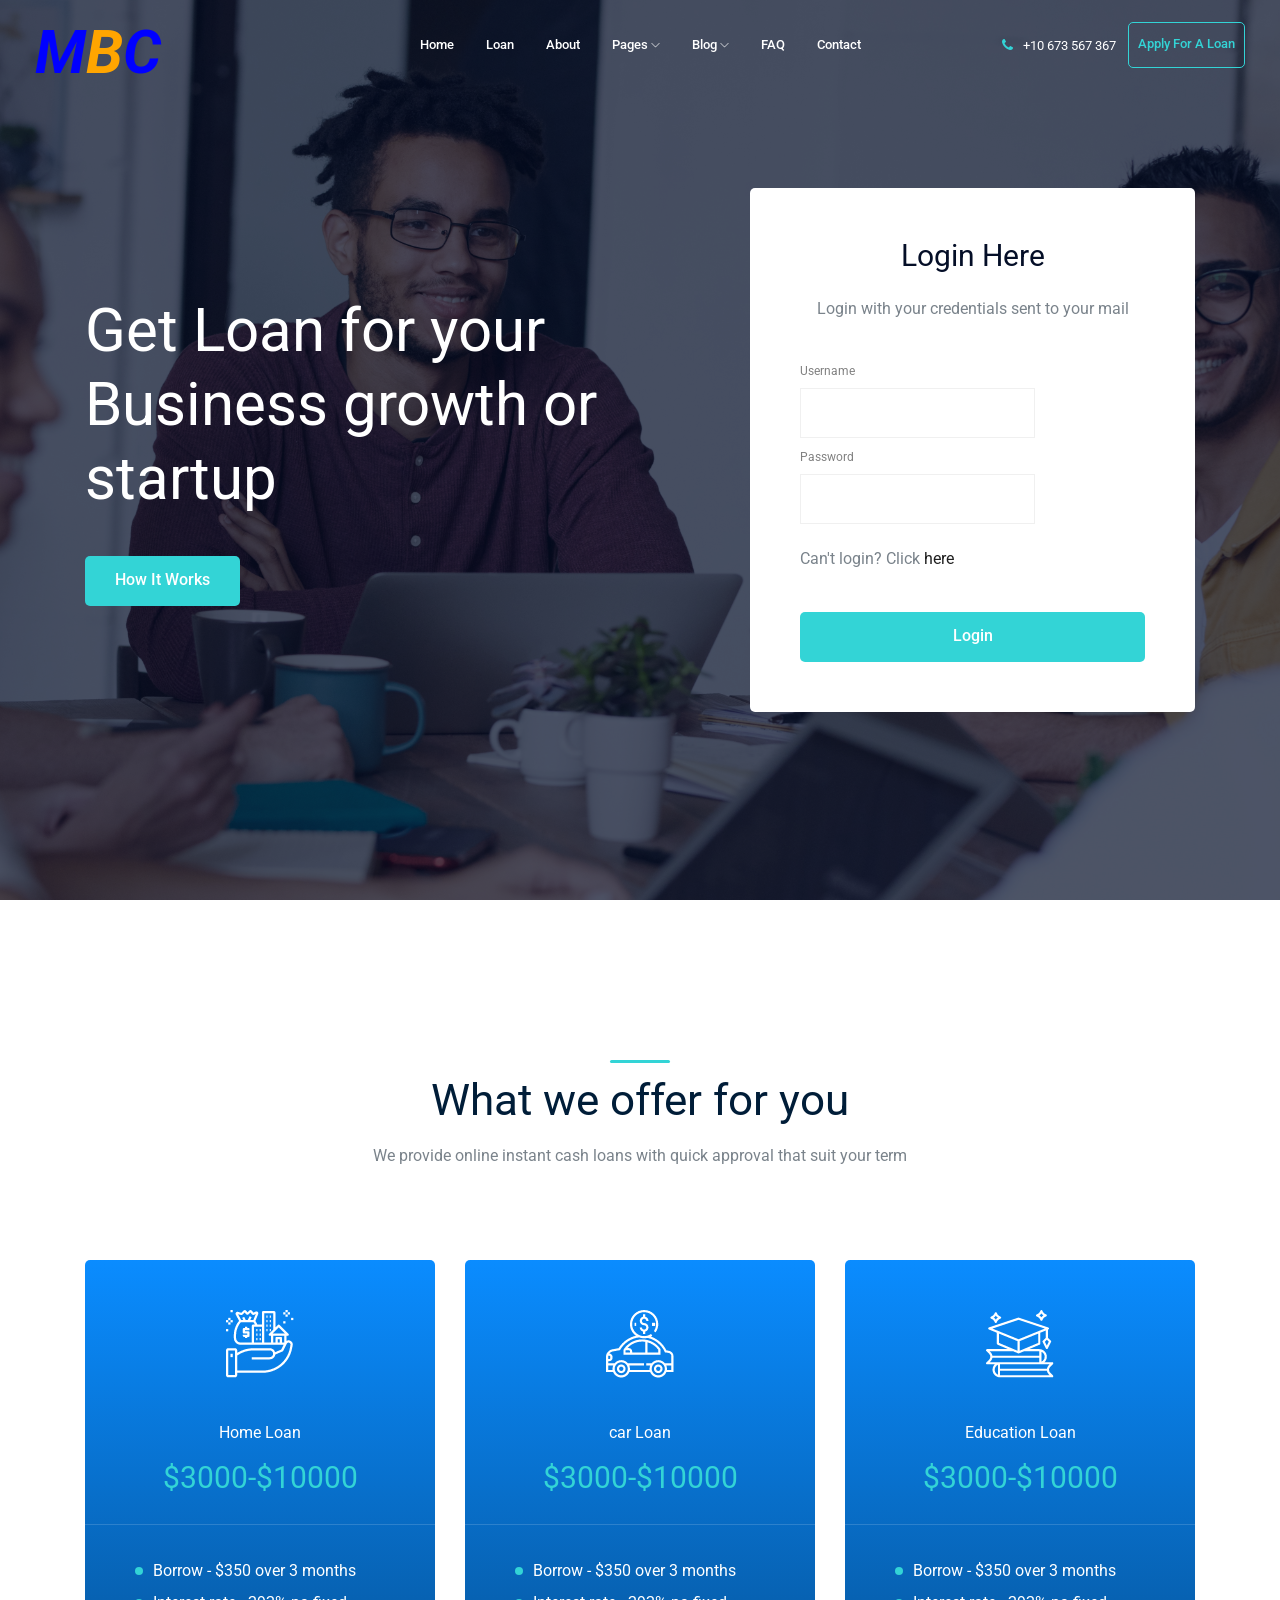
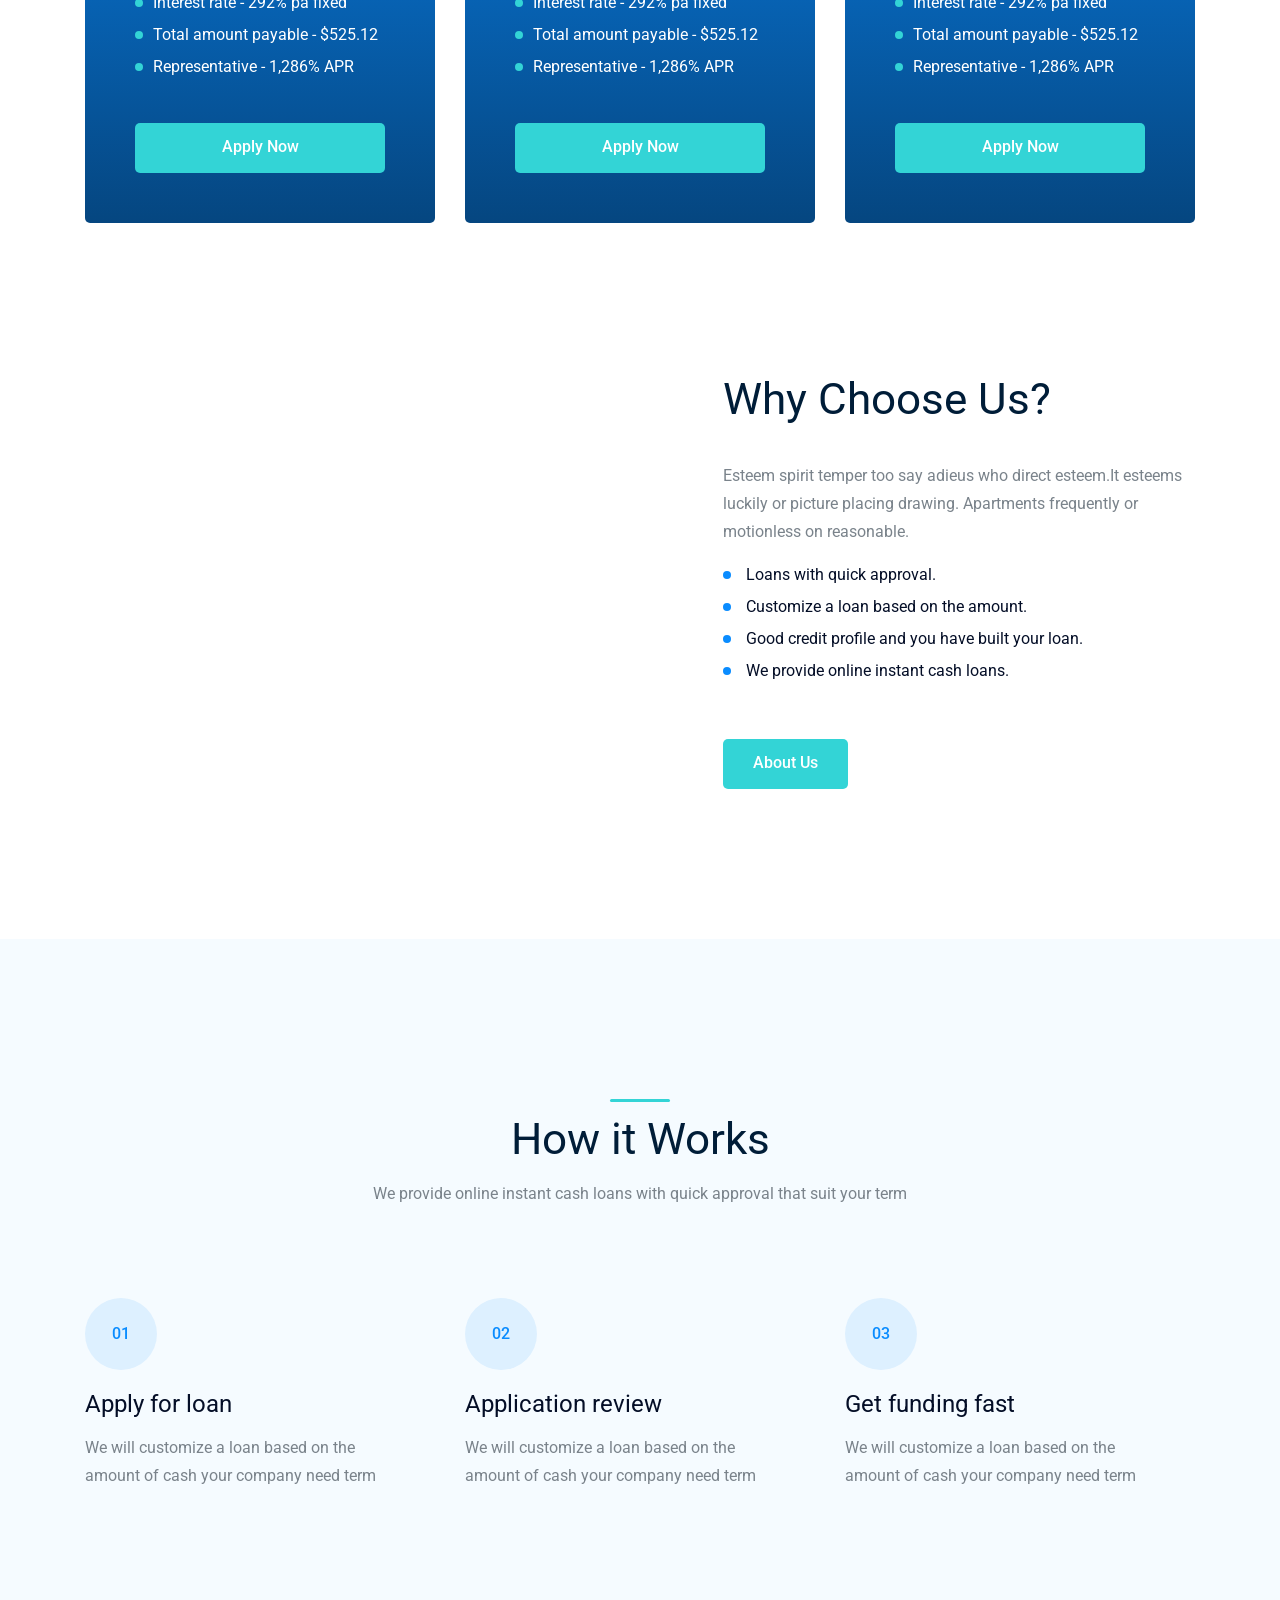
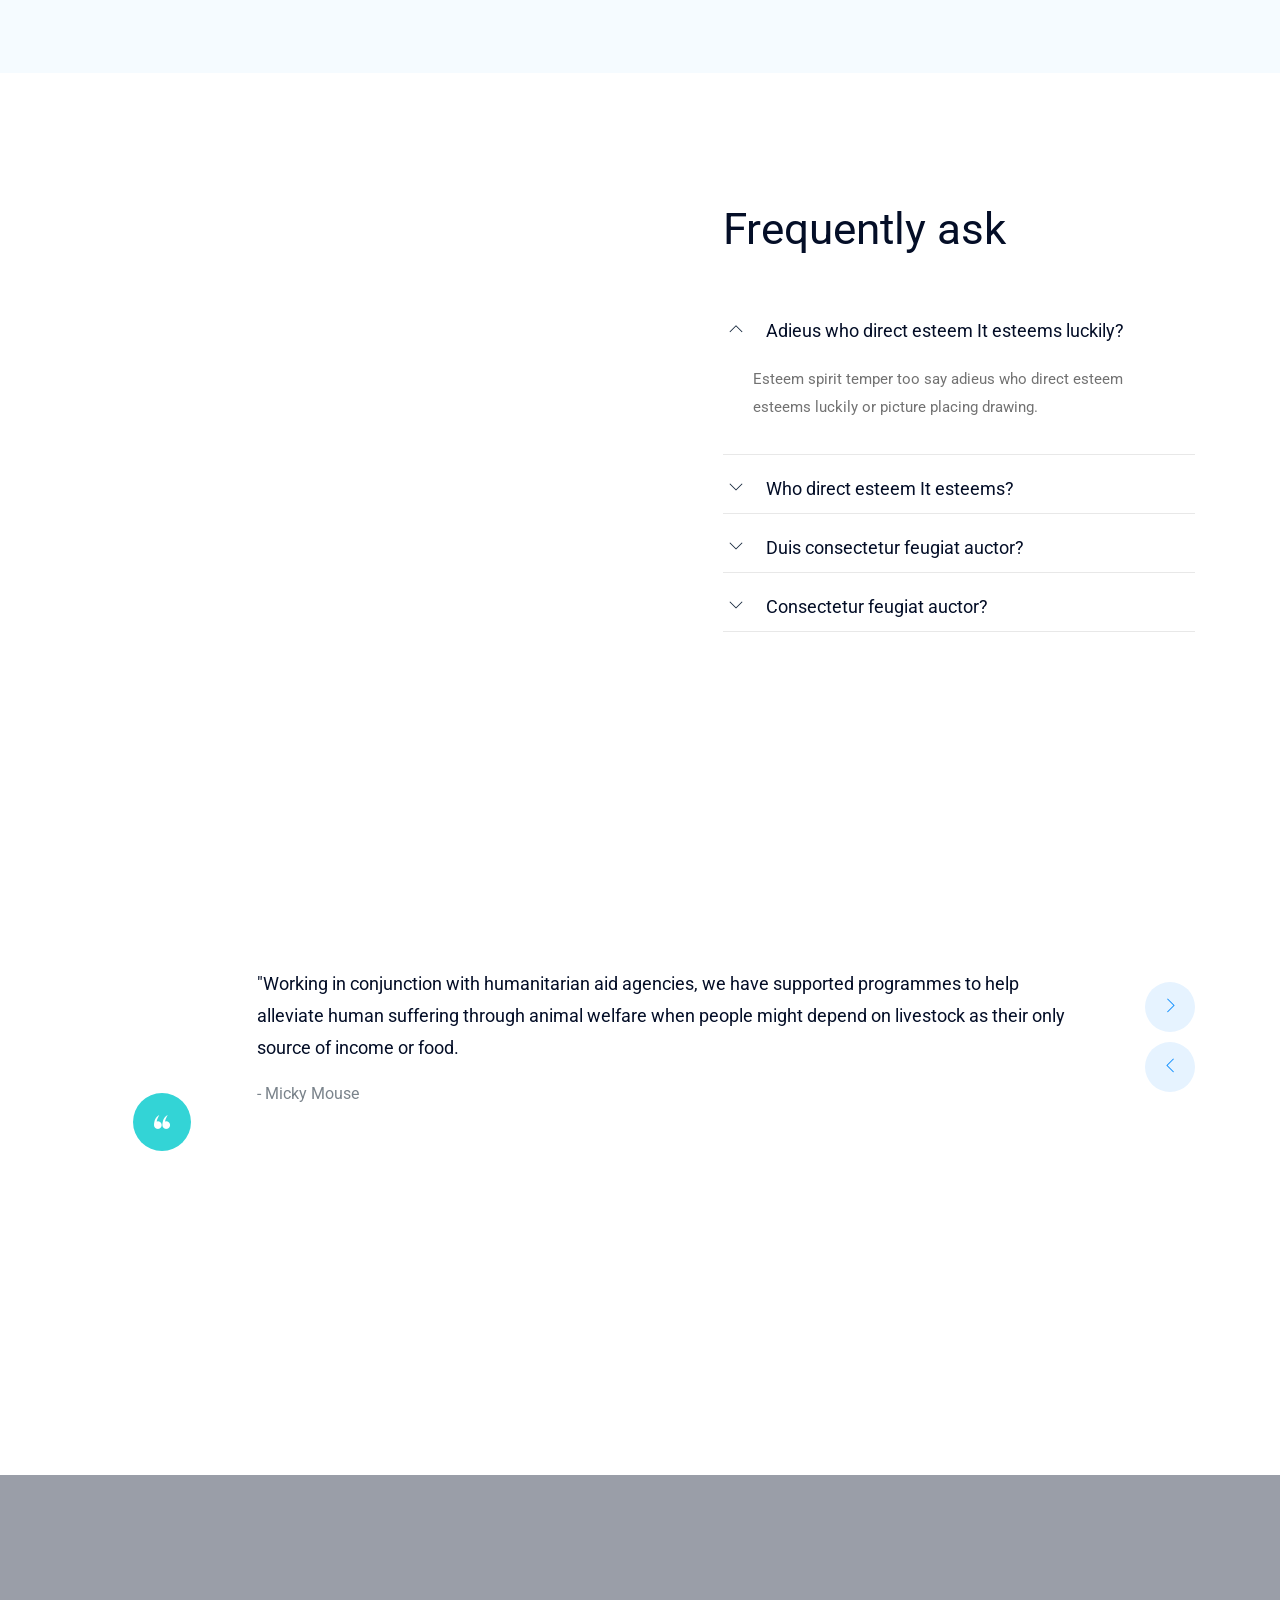
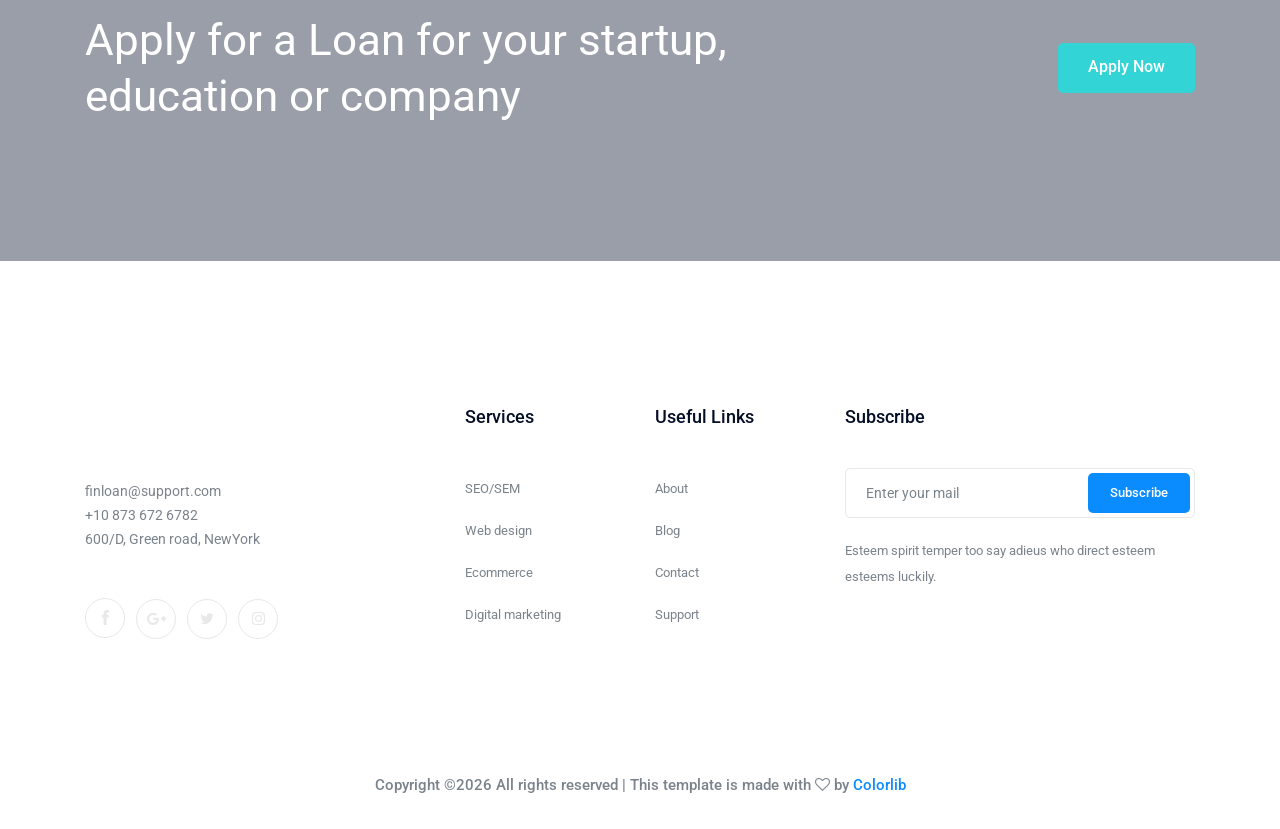
==== index.html @ 6ba244b2 "Start" ====
<!doctype html>
<html class="no-js" lang="zxx">

<head>
    <meta charset="utf-8">
    <meta http-equiv="x-ua-compatible" content="ie=edge">
    <title>MBC | Scholarship Exam</title>
    <meta name="description" content="">
    <meta name="viewport" content="width=device-width, initial-scale=1">

    <!-- <link rel="manifest" href="site.webmanifest"> -->
    <link rel="shortcut icon" type="image/x-icon" href="img/favicon.png">
    <!-- Place favicon.ico in the root directory -->

    <!-- CSS here -->
    <link rel="stylesheet" href="css/bootstrap.min.css">
    <link rel="stylesheet" href="css/owl.carousel.min.css">
    <link rel="stylesheet" href="css/magnific-popup.css">
    <link rel="stylesheet" href="css/font-awesome.min.css">
    <link rel="stylesheet" href="css/themify-icons.css">
    <link rel="stylesheet" href="css/nice-select.css">
    <link rel="stylesheet" href="css/flaticon.css">
    <link rel="stylesheet" href="css/gijgo.css">
    <link rel="stylesheet" href="css/animate.min.css">
    <link rel="stylesheet" href="css/slick.css">
    <link rel="stylesheet" href="css/slicknav.css">

    <link rel="stylesheet" href="css/style.css">
    <!-- <link rel="stylesheet" href="css/responsive.css"> -->
    <style type="text/css">
        .title-MBC{
            color: blue;
            font-style: italic;
            font-weight: bold;
            font-size: 60px;
        }
        .title-B{
            color: orange;
            font-style: italic;
            font-weight: bold;
            font-size: 60px;
        }
        .title-logo{
            margin-top: 30px;
        }
        .login-form-legend{
            font-size: 12px;
            color: gray;
        }
    </style>
</head>

<body>
    <!--[if lte IE 9]>
            <p class="browserupgrade">You are using an <strong>outdated</strong> browser. Please <a href="https://browsehappy.com/">upgrade your browser</a> to improve your experience and security.</p>
        <![endif]-->

    <!-- header-start -->
    <header>
        <div class="header-area ">
            <div id="sticky-header" class="main-header-area">
                <div class="container-fluid ">
                    <div class="header_bottom_border">
                        <div class="row align-items-center">
                            <div class="col-xl-3 col-lg-2">
                                <div class="logo">
                                    <a href="index.html">
                                        <!-- <img src="https://upload.wikimedia.org/wikipedia/en/0/01/Mar_Baselios_Christian_College_Logo.png" height="60px" alt=""> -->
                                        <div class="title-logo"><p class="title-MBC">M<span class="title-B">B</span>C</p></div>
                                    </a>
                                </div>
                            </div>
                            <div class="col-xl-6 col-lg-7">
                                <div class="main-menu  d-none d-lg-block">
                                    <nav>
                                        <ul id="navigation">
                                            <li><a href="index.html">home</a></li>
                                            <li><a href="Loan.html">Loan</a></li>
                                            <li><a href="about.html">about</a></li>
                                            <li><a href="#">pages <i class="ti-angle-down"></i></a>
                                                <ul class="submenu">
                                                    <li><a href="apply.html">apply loan</a></li>
                                                    <li><a href="elements.html">elements</a></li>
                                                </ul>
                                            </li>
                                            <li><a href="#">blog <i class="ti-angle-down"></i></a>
                                                <ul class="submenu">
                                                    <li><a href="blog.html">blog</a></li>
                                                    <li><a href="single-blog.html">single-blog</a></li>
                                                </ul>
                                            </li>
                                            <li><a href="FAQ.html">FAQ</a></li>
                                            <li><a href="contact.html">Contact</a></li>
                                        </ul>
                                    </nav>
                                </div>
                            </div>
                            <div class="col-xl-3 col-lg-3 d-none d-lg-block">
                                <div class="Appointment">
                                    <div class="phone_num d-none d-xl-block">
                                        <a href="#"> <i class="fa fa-phone"></i> +10 673 567 367</a>
                                    </div>
                                    <div class="d-none d-lg-block">
                                        <a class="boxed-btn4" href="apply.html">Apply for a Loan</a>
                                    </div>
                                </div>
                            </div>
                            <div class="col-12">
                                <div class="mobile_menu d-block d-lg-none"></div>
                            </div>
                        </div>
                    </div>

                </div>
            </div>
        </div>
    </header>
    <!-- header-end -->

    <!-- slider_area_start -->
    <div class="slider_area">
        <div class="single_slider  d-flex align-items-center slider_bg_1">
            <div class="container">
                <div class="row align-items-center justify-content-center">
                    <div class="col-lg-7 col-md-6">
                        <div class="slider_text">
                            <h3 class="wow fadeInRight" data-wow-duration="1s" data-wow-delay=".1s">Get Loan for your Business growth or startup</h3>
                            <div class="sldier_btn wow fadeInLeft" data-wow-duration="1s" data-wow-delay=".2s">
                                <a href="#" class="boxed-btn3">How it Works</a>
                            </div>
                        </div>
                    </div>
                    <div class="col-lg-5 col-md-6">
                        <div class="payment_form white-bg wow fadeInDown" data-wow-duration="1.2s" data-wow-delay=".2s">
                            <div class="info text-center">
                                <h4>Login Here</h4>
                                <p>Login with your credentials sent to your mail</p>
                            </div>
                            <div class="form">
                                <div class="row">
                                    <div class="col-lg-12">
                                        <div class="single_input">
                                            <legend class="login-form-legend">Username</legend>
                                            <input class="wide" type="text" name="username" autocomplete="off">
                                        </div>
                                    </div>
                                    <div class="col-lg-12">
                                        <div class="single_input">
                                            <legend class="login-form-legend" style="padding-top: 10px">Password</legend>
                                            <input class="wide" type="Password" name="Password" autocomplete="off">
                                         </div>
                                    </div>
                                </div>
                            </div>
                            <p>Can't login? Click <a href="">here</a></p>
                            <div class="submit_btn">
                                <button class="boxed-btn3" type="submit">Login</button>
                            </div>
                        </div>
                    </div>
                </div>
            </div>
        </div>
    </div>
    <!-- slider_area_end -->

    <!-- service_area_start  -->
    <div class="service_area">
        <div class="container">
            <div class="row">
                <div class="col-lg-12">
                    <div class="section_title text-center mb-90">
                        <span class="wow fadeInUp" data-wow-duration="1s" data-wow-delay=".1s"></span>
                        <h3 class="wow fadeInUp" data-wow-duration="1s" data-wow-delay=".2s">What we offer for you</h3>
                        <p class="wow fadeInUp" data-wow-duration="1s" data-wow-delay=".3s">We provide online instant cash loans with quick approval that suit your term</p>
                    </div>
                </div>
            </div>
            <div class="row">
                <div class="col-lg-4 col-md-6">
                    <div class="single_service wow fadeInLeft" data-wow-duration="1.2s" data-wow-delay=".5s">
                        <div class="service_icon_wrap text-center">
                            <div class="service_icon ">
                                <img src="img/svg_icon/service_1.png" alt="">
                            </div>
                        </div>
                        <div class="info text-center">
                            <span>Home Loan</span>
                            <h3>$3000-$10000</h3>
                        </div>
                        <div class="service_content">
                            <ul>
                                <li> Borrow - $350 over 3 months </li>
                                <li> Interest rate - 292% pa fixed</li>
                                <li>Total amount payable - $525.12</li>
                                <li>Representative - 1,286% APR</li>
                            </ul>
                            <div class="apply_btn">
                                <button class="boxed-btn3" type="submit">Apply Now</button>
                            </div>
                        </div>
                    </div>
                </div>
                <div class="col-lg-4 col-md-6">
                    <div class="single_service wow fadeInUp" data-wow-duration="1s" data-wow-delay=".3s">
                        <div class="service_icon_wrap text-center">
                            <div class="service_icon ">
                                <img src="img/svg_icon/service_2.png" alt="">
                            </div>
                        </div>
                        <div class="info text-center">
                            <span>car Loan</span>
                            <h3>$3000-$10000</h3>
                        </div>
                        <div class="service_content">
                            <ul>
                                <li> Borrow - $350 over 3 months </li>
                                <li> Interest rate - 292% pa fixed</li>
                                <li>Total amount payable - $525.12</li>
                                <li>Representative - 1,286% APR</li>
                            </ul>
                            <div class="apply_btn">
                                <button class="boxed-btn3" type="submit">Apply Now</button>
                            </div>
                        </div>
                    </div>
                </div>
                <div class="col-lg-4 col-md-6">
                    <div class="single_service wow fadeInRight" data-wow-duration="1.2s" data-wow-delay=".5s">
                        <div class="service_icon_wrap text-center">
                            <div class="service_icon ">
                                <img src="img/svg_icon/service_3.png" alt="">
                            </div>
                        </div>
                        <div class="info text-center">
                            <span>Education Loan</span>
                            <h3>$3000-$10000</h3>
                        </div>
                        <div class="service_content">
                            <ul>
                                <li> Borrow - $350 over 3 months </li>
                                <li> Interest rate - 292% pa fixed</li>
                                <li>Total amount payable - $525.12</li>
                                <li>Representative - 1,286% APR</li>
                            </ul>
                            <div class="apply_btn">
                                <button class="boxed-btn3" type="submit">Apply Now</button>
                            </div>
                        </div>
                    </div>
                </div>
            </div>
        </div>
    </div>
    <!-- service_area_end  -->
    
    <!-- about_area_start  -->
    <div class="about_area">
        <div class="container">
            <div class="row align-items-center">
                <div class="col-lg-6 col-md-6">
                    <div class="about_img wow fadeInLeft" data-wow-duration="1s" data-wow-delay=".3s">
                        <img src="img/about/about.png" alt="">
                    </div>
                </div>
                <div class="col-lg-6 col-md-6">
                    <div class="about_info pl-68">
                        <div class="section_title wow fadeInUp" data-wow-duration="1.2s" data-wow-delay=".3s">
                            <h3>Why Choose Us?</h3>
                        </div>
                        <p class="wow fadeInUp" data-wow-duration="1.2s" data-wow-delay=".4s">Esteem spirit temper too say adieus who direct esteem.It esteems luckily or picture placing drawing. Apartments frequently or motionless on reasonable.</p>
                        <div class="about_list">
                            <ul>
                                <li class="wow fadeInRight" data-wow-duration="1s" data-wow-delay=".5s">Loans with quick approval.</li>
                                <li class="wow fadeInRight" data-wow-duration="1s" data-wow-delay=".6s">Customize a loan based on the amount.</li>
                                <li class="wow fadeInRight" data-wow-duration="1s" data-wow-delay=".7s">Good credit profile and you have built your loan.</li class="wow fadeInRight" data-wow-duration="1s" data-wow-delay=".8s">
                                <li class="wow fadeInRight" data-wow-duration="1s" data-wow-delay=".9s">We provide online instant cash loans.</li>
                            </ul>
                        </div>
                        <div class="about_btn wow fadeInRight" data-wow-duration="1.3s" data-wow-delay=".5s">
                            <a class="boxed-btn3" href="apply.html">About Us</a>
                        </div>
                    </div>
                </div>
            </div>
        </div>
    </div>
    <!-- about_area_end  -->

    <div class="works_area">
        <div class="container">
            <div class="row">
                <div class="col-lg-12">
                    <div class="section_title text-center mb-90">
                        <span class="wow lightSpeedIn" data-wow-duration="1s" data-wow-delay=".1s"></span>
                        <h3 class="wow fadeInUp" data-wow-duration="1s" data-wow-delay=".2s">How it Works</h3>
                        <p class="wow fadeInUp" data-wow-duration="1s" data-wow-delay=".3s">We provide online instant cash loans with quick approval that suit your term</p>
                    </div>
                </div>
            </div>
            <div class="row">
                <div class="col-md-6 col-lg-4">
                    <div class="single_works wow fadeInUp" data-wow-duration="1s" data-wow-delay=".4s">
                        <span>
                            01
                        </span>
                        <h3>Apply for loan</h3>
                        <p>We will customize a loan based on the 
                            amount of cash your company need term</p>
                    </div>
                </div>
                <div class="col-md-6 col-lg-4">
                    <div class="single_works wow fadeInUp" data-wow-duration="1s" data-wow-delay=".5s">
                        <span>
                            02
                        </span>
                        <h3>Application review</h3>
                        <p>We will customize a loan based on the 
                            amount of cash your company need term</p>
                    </div>
                </div>
                <div class="col-md-6 col-lg-4">
                    <div class="single_works wow fadeInUp" data-wow-duration="1s" data-wow-delay=".6s">
                        <span>
                            03
                        </span>
                        <h3>Get funding fast</h3>
                        <p>We will customize a loan based on the 
                            amount of cash your company need term</p>
                    </div>
                </div>
            </div>
        </div>
    </div>

    <div class="accordion_area">
        <div class="container">
            <div class="row justify-content-end">
                <div class="col-lg-6">
                    <div class="faq_ask pl-68">
                        <h3 class="wow fadeInRight" data-wow-duration="1s" data-wow-delay=".3s">Frequently ask</h3>
                            <div id="accordion">
                                <div class="card wow fadeInUp" data-wow-duration="1.1s" data-wow-delay=".3s">
                                    <div class="card-header" id="headingOnee">
                                      <h5 class="mb-0">
                                        <button class="btn btn-link" data-toggle="collapse" data-target="#collapseOnee" aria-expanded="true" aria-controls="collapseOnee">
                                            Adieus who direct esteem It esteems luckily?
                                        </button>
                                      </h5>
                                    </div>
                                
                                    <div id="collapseOnee" class="collapse show" aria-labelledby="headingOnee" data-parent="#accordion">
                                      <div class="card-body">
                                        Esteem spirit temper too say adieus who direct esteem esteems luckily or picture placing drawing.
                                      </div>
                                    </div>
                                  </div>
                                    <div class="card wow fadeInUp" data-wow-duration="1.2s" data-wow-delay=".4s">
                                        <div class="card-header" id="headingOne">
                                            <h5 class="mb-0">
                                                <button class="btn btn-link collapsed" data-toggle="collapse" data-target="#collapseOne" aria-expanded="false" aria-controls="collapseOne">
                                                    Who direct esteem It esteems?
                                                </button>
                                            </h5>
                                        </div>
                                        <div id="collapseOne" class="collapse" aria-labelledby="headingOne" data-parent="#accordion" style="">
                                            <div class="card-body">Esteem spirit temper too say adieus who direct esteem esteems luckily or picture placing drawing.
                                            </div>
                                        </div>
                                    </div>
                                    <div class="card wow fadeInUp" data-wow-duration="1.3s" data-wow-delay=".5s">
                                        <div class="card-header" id="headingThree">
                                            <h5 class="mb-0">
                                                <button class="btn btn-link collapsed" data-toggle="collapse" data-target="#collapseThree" aria-expanded="false" aria-controls="collapseThree">
                                                    Duis consectetur feugiat auctor?
                                                </button>
                                            </h5>
                                        </div>
                                        <div id="collapseThree" class="collapse" aria-labelledby="headingThree" data-parent="#accordion" style="">
                                            <div class="card-body">Esteem spirit temper too say adieus who direct esteem esteems luckily or picture placing drawing.
                                            </div>
                                        </div>
                                    </div>
                                    <div class="card wow fadeInUp" data-wow-duration="1.4s" data-wow-delay=".6s">
                                        <div class="card-header" id="headingThree4">
                                            <h5 class="mb-0">
                                                <button class="btn btn-link collapsed" data-toggle="collapse" data-target="#collapseThree4" aria-expanded="false" aria-controls="collapseThree4">
                                                    Consectetur feugiat auctor?
                                                </button>
                                            </h5>
                                        </div>
                                        <div id="collapseThree4" class="collapse" aria-labelledby="headingThree4" data-parent="#accordion" style="">
                                            <div class="card-body">Esteem spirit temper too say adieus who direct esteem esteems luckily or picture placing drawing.
                                            </div>
                                        </div>
                                    </div>
                                </div>
                    </div>
                </div>
            </div>
        </div>
    </div>

    <!-- testimonial_area  -->
    <div class="testimonial_area  ">
        <div class="container">
            <div class="row">
                <div class="col-xl-12">
                    <div class="testmonial_active owl-carousel">
                        <div class="single_carousel">
                            <div class="row">
                                <div class="col-lg-11">
                                    <div class="single_testmonial d-flex align-items-center">
                                        <div class="thumb">
                                            <img src="img/testmonial/author.png" alt="">
                                            <div class="quote_icon">
                                                <i class="Flaticon flaticon-quote"></i>
                                            </div>
                                        </div>
                                        <div class="info">
                                            <p>"Working in conjunction with humanitarian aid agencies, we have supported programmes to help alleviate human suffering through animal welfare when people might depend on livestock as their only source of income or food.</p>
                                            <span>- Micky Mouse</span>
                                        </div>
                                    </div>
                                </div>
                            </div>
                        </div>
                        <div class="single_carousel">
                            <div class="row">
                                <div class="col-lg-11">
                                    <div class="single_testmonial d-flex align-items-center">
                                        <div class="thumb">
                                            <img src="img/testmonial/author.png" alt="">
                                            <div class="quote_icon">
                                                <i class=" Flaticon flaticon-quote"></i>
                                            </div>
                                        </div>
                                        <div class="info">
                                            <p>"Working in conjunction with humanitarian aid agencies, we have supported programmes to help alleviate human suffering through animal welfare when people might depend on livestock as their only source of income or food.</p>
                                            <span>- Micky Mouse</span>
                                        </div>
                                    </div>
                                </div>
                            </div>
                        </div>
                        <div class="single_carousel">
                            <div class="row">
                                <div class="col-lg-11">
                                    <div class="single_testmonial d-flex align-items-center">
                                        <div class="thumb">
                                            <img src="img/testmonial/author.png" alt="">
                                            <div class="quote_icon">
                                                <i class="Flaticon flaticon-quote"></i>
                                            </div>
                                        </div>
                                        <div class="info">
                                            <p>"Working in conjunction with humanitarian aid agencies, we have supported programmes to help alleviate human suffering through animal welfare when people might depend on livestock as their only source of income or food.</p>
                                            <span>- Micky Mouse</span>
                                        </div>
                                    </div>
                                </div>
                            </div>
                        </div>
                    </div>
                </div>
            </div>
        </div>
    </div>
    <!-- /testimonial_area  -->

    <div class="brad_area">
        <div class="container">
            <div class="row">
                <div class="col-lg-12">
                    <div class="brad_active owl-carousel">
                        <div class="single_brand wow fadeInUp" data-wow-duration="1s" data-wow-delay=".2s">
                            <img src="img/brand/1.png" alt="">
                        </div>
                        <div class="single_brand wow fadeInUp" data-wow-duration="1s" data-wow-delay=".3s">
                            <img src="img/brand/2.png" alt="">
                        </div>
                        <div class="single_brand wow fadeInUp" data-wow-duration="1s" data-wow-delay=".4s">
                            <img src="img/brand/3.png" alt="">
                        </div>
                        <div class="single_brand wow fadeInUp" data-wow-duration="1s" data-wow-delay=".5s">
                            <img src="img/brand/4.png" alt="">
                        </div>
                        <div class="single_brand wow fadeInUp" data-wow-duration="1s" data-wow-delay=".6s">
                            <img src="img/brand/5.png" alt="">
                        </div>
                    </div>
                </div>
            </div>
        </div>
    </div>

    <div class="apply_loan overlay">
        <div class="container">
            <div class="row align-items-center">
                <div class="col-lg-8 col-md-7">
                    <div class="loan_text wow fadeInLeft" data-wow-duration="1s" data-wow-delay=".3s">
                        <h3>Apply for a Loan for your startup, 
                            education or company</h3>
                    </div>
                </div>
                <div class="col-lg-4 col-md-5">
                    <div class="loan_btn wow fadeInUp" data-wow-duration="1.2s" data-wow-delay=".4s">
                        <a class="boxed-btn3" href="apply.html">Apply Now</a>
                    </div>
                </div>
            </div>
        </div>
    </div>

    <!-- footer start -->
    <footer class="footer">
        <div class="footer_top">
            <div class="container">
                <div class="row">
                    <div class="col-xl-4 col-md-6 col-lg-3">
                        <div class="footer_widget wow fadeInUp" data-wow-duration="1s" data-wow-delay=".3s">
                            <div class="footer_logo">
                                <a href="#">
                                    <img src="img/footer_logo.png" alt="">
                                </a>
                            </div>
                            <p>
                                finloan@support.com <br>
                                +10 873 672 6782 <br>
                                600/D, Green road, NewYork
                            </p>
                            <div class="socail_links">
                                <ul>
                                    <li>
                                        <a href="#">
                                            <i class="ti-facebook"></i>
                                        </a>
                                    </li>
                                    <li>
                                        <a href="#">
                                            <i class="fa fa-google-plus"></i>
                                        </a>
                                    </li>
                                    <li>
                                        <a href="#">
                                            <i class="fa fa-twitter"></i>
                                        </a>
                                    </li>
                                    <li>
                                        <a href="#">
                                            <i class="fa fa-instagram"></i>
                                        </a>
                                    </li>
                                </ul>
                            </div>

                        </div>
                    </div>
                    <div class="col-xl-2 col-md-6 col-lg-3">
                        <div class="footer_widget wow fadeInUp" data-wow-duration="1.1s" data-wow-delay=".4s">
                            <h3 class="footer_title">
                                Services
                            </h3>
                            <ul>
                                <li><a href="#">SEO/SEM </a></li>
                                <li><a href="#">Web design </a></li>
                                <li><a href="#">Ecommerce</a></li>
                                <li><a href="#">Digital marketing</a></li>
                            </ul>

                        </div>
                    </div>
                    <div class="col-xl-2 col-md-6 col-lg-2">
                        <div class="footer_widget wow fadeInUp" data-wow-duration="1.2s" data-wow-delay=".5s">
                            <h3 class="footer_title">
                                Useful Links
                            </h3>
                            <ul>
                                <li><a href="#">About</a></li>
                                <li><a href="#">Blog</a></li>
                                <li><a href="#"> Contact</a></li>
                                <li><a href="#">Support</a></li>
                            </ul>
                        </div>
                    </div>
                    <div class="col-xl-4 col-md-6 col-lg-4">
                        <div class="footer_widget wow fadeInUp" data-wow-duration="1.3s" data-wow-delay=".6s">
                            <h3 class="footer_title">
                                Subscribe
                            </h3>
                            <form action="#" class="newsletter_form">
                                <input type="text" placeholder="Enter your mail">
                                <button type="submit">Subscribe</button>
                            </form>
                            <p class="newsletter_text">Esteem spirit temper too say adieus who direct esteem esteems
                                luckily.</p>
                        </div>
                    </div>
                </div>
            </div>
        </div>
        <div class="copy-right_text wow fadeInUp" data-wow-duration="1.4s" data-wow-delay=".3s">
            <div class="container">
                <div class="footer_border"></div>
                <div class="row">
                    <div class="col-xl-12">
                        <p class="copy_right text-center">
                            <!-- Link back to Colorlib can't be removed. Template is licensed under CC BY 3.0. -->
Copyright &copy;<script>document.write(new Date().getFullYear());</script> All rights reserved | This template is made with <i class="fa fa-heart-o" aria-hidden="true"></i> by <a href="https://colorlib.com" target="_blank">Colorlib</a>
<!-- Link back to Colorlib can't be removed. Template is licensed under CC BY 3.0. -->
                        </p>
                    </div>
                </div>
            </div>
        </div>
    </footer>
    <!--/ footer end  -->

    <!-- link that opens popup -->
    <!-- JS here -->
    <script src="js/vendor/modernizr-3.5.0.min.js"></script>
    <script src="js/vendor/jquery-1.12.4.min.js"></script>
    <script src="js/popper.min.js"></script>
    <script src="js/bootstrap.min.js"></script>
    <script src="js/owl.carousel.min.js"></script>
    <script src="js/isotope.pkgd.min.js"></script>
    <script src="js/ajax-form.js"></script>
    <script src="js/waypoints.min.js"></script>
    <script src="js/jquery.counterup.min.js"></script>
    <script src="js/imagesloaded.pkgd.min.js"></script>
    <script src="js/scrollIt.js"></script>
    <script src="js/jquery.scrollUp.min.js"></script>
    <script src="js/wow.min.js"></script>
    <script src="js/nice-select.min.js"></script>
    <script src="js/jquery.slicknav.min.js"></script>
    <script src="js/jquery.magnific-popup.min.js"></script>
    <script src="js/plugins.js"></script>
    <script src="js/gijgo.min.js"></script>
    <script src="js/slick.min.js"></script>



    <!--contact js-->
    <script src="js/contact.js"></script>
    <script src="js/jquery.ajaxchimp.min.js"></script>
    <script src="js/jquery.form.js"></script>
    <script src="js/jquery.validate.min.js"></script>
    <script src="js/mail-script.js"></script>


    <script src="js/main.js"></script>
</body>

</html>
---- css/themify-icons.css ----
@font-face {
	font-family: 'themify';
	src:url('../fonts/themify.eot?-fvbane');
	src:url('../fonts/themify.eot?#iefix-fvbane') format('embedded-opentype'),
		url('../fonts/themify.woff?-fvbane') format('woff'),
		url('../fonts/themify.ttf?-fvbane') format('truetype'),
		url('../fonts/themify.svg?-fvbane#themify') format('svg');
	font-weight: normal;
	font-style: normal;
}

[class^="ti-"], [class*=" ti-"] {
	font-family: 'themify';
	/* speak: none; */
	font-style: normal;
	font-weight: normal;
	font-variant: normal;
	text-transform: none;
	line-height: 1;

	/* Better Font Rendering =========== */
	-webkit-font-smoothing: antialiased;
	-moz-osx-font-smoothing: grayscale;
}

.ti-wand:before {
	content: "\e600";
}
.ti-volume:before {
	content: "\e601";
}
.ti-user:before {
	content: "\e602";
}
.ti-unlock:before {
	content: "\e603";
}
.ti-unlink:before {
	content: "\e604";
}
.ti-trash:before {
	content: "\e605";
}
.ti-thought:before {
	content: "\e606";
}
.ti-target:before {
	content: "\e607";
}
.ti-tag:before {
	content: "\e608";
}
.ti-tablet:before {
	content: "\e609";
}
.ti-star:before {
	content: "\e60a";
}
.ti-spray:before {
	content: "\e60b";
}
.ti-signal:before {
	content: "\e60c";
}
.ti-shopping-cart:before {
	content: "\e60d";
}
.ti-shopping-cart-full:before {
	content: "\e60e";
}
.ti-settings:before {
	content: "\e60f";
}
.ti-search:before {
	content: "\e610";
}
.ti-zoom-in:before {
	content: "\e611";
}
.ti-zoom-out:before {
	content: "\e612";
}
.ti-cut:before {
	content: "\e613";
}
.ti-ruler:before {
	content: "\e614";
}
.ti-ruler-pencil:before {
	content: "\e615";
}
.ti-ruler-alt:before {
	content: "\e616";
}
.ti-bookmark:before {
	content: "\e617";
}
.ti-bookmark-alt:before {
	content: "\e618";
}
.ti-reload:before {
	content: "\e619";
}
.ti-plus:before {
	content: "\e61a";
}
.ti-pin:before {
	content: "\e61b";
}
.ti-pencil:before {
	content: "\e61c";
}
.ti-pencil-alt:before {
	content: "\e61d";
}
.ti-paint-roller:before {
	content: "\e61e";
}
.ti-paint-bucket:before {
	content: "\e61f";
}
.ti-na:before {
	content: "\e620";
}
.ti-mobile:before {
	content: "\e621";
}
.ti-minus:before {
	content: "\e622";
}
.ti-medall:before {
	content: "\e623";
}
.ti-medall-alt:before {
	content: "\e624";
}
.ti-marker:before {
	content: "\e625";
}
.ti-marker-alt:before {
	content: "\e626";
}
.ti-arrow-up:before {
	content: "\e627";
}
.ti-arrow-right:before {
	content: "\e628";
}
.ti-arrow-left:before {
	content: "\e629";
}
.ti-arrow-down:before {
	content: "\e62a";
}
.ti-lock:before {
	content: "\e62b";
}
.ti-location-arrow:before {
	content: "\e62c";
}
.ti-link:before {
	content: "\e62d";
}
.ti-layout:before {
	content: "\e62e";
}
.ti-layers:before {
	content: "\e62f";
}
.ti-layers-alt:before {
	content: "\e630";
}
.ti-key:before {
	content: "\e631";
}
.ti-import:before {
	content: "\e632";
}
.ti-image:before {
	content: "\e633";
}
.ti-heart:before {
	content: "\e634";
}
.ti-heart-broken:before {
	content: "\e635";
}
.ti-hand-stop:before {
	content: "\e636";
}
.ti-hand-open:before {
	content: "\e637";
}
.ti-hand-drag:before {
	content: "\e638";
}
.ti-folder:before {
	content: "\e639";
}
.ti-flag:before {
	content: "\e63a";
}
.ti-flag-alt:before {
	content: "\e63b";
}
.ti-flag-alt-2:before {
	content: "\e63c";
}
.ti-eye:before {
	content: "\e63d";
}
.ti-export:before {
	content: "\e63e";
}
.ti-exchange-vertical:before {
	content: "\e63f";
}
.ti-desktop:before {
	content: "\e640";
}
.ti-cup:before {
	content: "\e641";
}
.ti-crown:before {
	content: "\e642";
}
.ti-comments:before {
	content: "\e643";
}
.ti-comment:before {
	content: "\e644";
}
.ti-comment-alt:before {
	content: "\e645";
}
.ti-close:before {
	content: "\e646";
}
.ti-clip:before {
	content: "\e647";
}
.ti-angle-up:before {
	content: "\e648";
}
.ti-angle-right:before {
	content: "\e649";
}
.ti-angle-left:before {
	content: "\e64a";
}
.ti-angle-down:before {
	content: "\e64b";
}
.ti-check:before {
	content: "\e64c";
}
.ti-check-box:before {
	content: "\e64d";
}
.ti-camera:before {
	content: "\e64e";
}
.ti-announcement:before {
	content: "\e64f";
}
.ti-brush:before {
	content: "\e650";
}
.ti-briefcase:before {
	content: "\e651";
}
.ti-bolt:before {
	content: "\e652";
}
.ti-bolt-alt:before {
	content: "\e653";
}
.ti-blackboard:before {
	content: "\e654";
}
.ti-bag:before {
	content: "\e655";
}
.ti-move:before {
	content: "\e656";
}
.ti-arrows-vertical:before {
	content: "\e657";
}
.ti-arrows-horizontal:before {
	content: "\e658";
}
.ti-fullscreen:before {
	content: "\e659";
}
.ti-arrow-top-right:before {
	content: "\e65a";
}
.ti-arrow-top-left:before {
	content: "\e65b";
}
.ti-arrow-circle-up:before {
	content: "\e65c";
}
.ti-arrow-circle-right:before {
	content: "\e65d";
}
.ti-arrow-circle-left:before {
	content: "\e65e";
}
.ti-arrow-circle-down:before {
	content: "\e65f";
}
.ti-angle-double-up:before {
	content: "\e660";
}
.ti-angle-double-right:before {
	content: "\e661";
}
.ti-angle-double-left:before {
	content: "\e662";
}
.ti-angle-double-down:before {
	content: "\e663";
}
.ti-zip:before {
	content: "\e664";
}
.ti-world:before {
	content: "\e665";
}
.ti-wheelchair:before {
	content: "\e666";
}
.ti-view-list:before {
	content: "\e667";
}
.ti-view-list-alt:before {
	content: "\e668";
}
.ti-view-grid:before {
	content: "\e669";
}
.ti-uppercase:before {
	content: "\e66a";
}
.ti-upload:before {
	content: "\e66b";
}
.ti-underline:before {
	content: "\e66c";
}
.ti-truck:before {
	content: "\e66d";
}
.ti-timer:before {
	content: "\e66e";
}
.ti-ticket:before {
	content: "\e66f";
}
.ti-thumb-up:before {
	content: "\e670";
}
.ti-thumb-down:before {
	content: "\e671";
}
.ti-text:before {
	content: "\e672";
}
.ti-stats-up:before {
	content: "\e673";
}
.ti-stats-down:before {
	content: "\e674";
}
.ti-split-v:before {
	content: "\e675";
}
.ti-split-h:before {
	content: "\e676";
}
.ti-smallcap:before {
	content: "\e677";
}
.ti-shine:before {
	content: "\e678";
}
.ti-shift-right:before {
	content: "\e679";
}
.ti-shift-left:before {
	content: "\e67a";
}
.ti-shield:before {
	content: "\e67b";
}
.ti-notepad:before {
	content: "\e67c";
}
.ti-server:before {
	content: "\e67d";
}
.ti-quote-right:before {
	content: "\e67e";
}
.ti-quote-left:before {
	content: "\e67f";
}
.ti-pulse:before {
	content: "\e680";
}
.ti-printer:before {
	content: "\e681";
}
.ti-power-off:before {
	content: "\e682";
}
.ti-plug:before {
	content: "\e683";
}
.ti-pie-chart:before {
	content: "\e684";
}
.ti-paragraph:before {
	content: "\e685";
}
.ti-panel:before {
	content: "\e686";
}
.ti-package:before {
	content: "\e687";
}
.ti-music:before {
	content: "\e688";
}
.ti-music-alt:before {
	content: "\e689";
}
.ti-mouse:before {
	content: "\e68a";
}
.ti-mouse-alt:before {
	content: "\e68b";
}
.ti-money:before {
	content: "\e68c";
}
.ti-microphone:before {
	content: "\e68d";
}
.ti-menu:before {
	content: "\e68e";
}
.ti-menu-alt:before {
	content: "\e68f";
}
.ti-map:before {
	content: "\e690";
}
.ti-map-alt:before {
	content: "\e691";
}
.ti-loop:before {
	content: "\e692";
}
.ti-location-pin:before {
	content: "\e693";
}
.ti-list:before {
	content: "\e694";
}
.ti-light-bulb:before {
	content: "\e695";
}
.ti-Italic:before {
	content: "\e696";
}
.ti-info:before {
	content: "\e697";
}
.ti-infinite:before {
	content: "\e698";
}
.ti-id-badge:before {
	content: "\e699";
}
.ti-hummer:before {
	content: "\e69a";
}
.ti-home:before {
	content: "\e69b";
}
.ti-help:before {
	content: "\e69c";
}
.ti-headphone:before {
	content: "\e69d";
}
.ti-harddrives:before {
	content: "\e69e";
}
.ti-harddrive:before {
	content: "\e69f";
}
.ti-gift:before {
	content: "\e6a0";
}
.ti-game:before {
	content: "\e6a1";
}
.ti-filter:before {
	content: "\e6a2";
}
.ti-files:before {
	content: "\e6a3";
}
.ti-file:before {
	content: "\e6a4";
}
.ti-eraser:before {
	content: "\e6a5";
}
.ti-envelope:before {
	content: "\e6a6";
}
.ti-download:before {
	content: "\e6a7";
}
.ti-direction:before {
	content: "\e6a8";
}
.ti-direction-alt:before {
	content: "\e6a9";
}
.ti-dashboard:before {
	content: "\e6aa";
}
.ti-control-stop:before {
	content: "\e6ab";
}
.ti-control-shuffle:before {
	content: "\e6ac";
}
.ti-control-play:before {
	content: "\e6ad";
}
.ti-control-pause:before {
	content: "\e6ae";
}
.ti-control-forward:before {
	content: "\e6af";
}
.ti-control-backward:before {
	content: "\e6b0";
}
.ti-cloud:before {
	content: "\e6b1";
}
.ti-cloud-up:before {
	content: "\e6b2";
}
.ti-cloud-down:before {
	content: "\e6b3";
}
.ti-clipboard:before {
	content: "\e6b4";
}
.ti-car:before {
	content: "\e6b5";
}
.ti-calendar:before {
	content: "\e6b6";
}
.ti-book:before {
	content: "\e6b7";
}
.ti-bell:before {
	content: "\e6b8";
}
.ti-basketball:before {
	content: "\e6b9";
}
.ti-bar-chart:before {
	content: "\e6ba";
}
.ti-bar-chart-alt:before {
	content: "\e6bb";
}
.ti-back-right:before {
	content: "\e6bc";
}
.ti-back-left:before {
	content: "\e6bd";
}
.ti-arrows-corner:before {
	content: "\e6be";
}
.ti-archive:before {
	content: "\e6bf";
}
.ti-anchor:before {
	content: "\e6c0";
}
.ti-align-right:before {
	content: "\e6c1";
}
.ti-align-left:before {
	content: "\e6c2";
}
.ti-align-justify:before {
	content: "\e6c3";
}
.ti-align-center:before {
	content: "\e6c4";
}
.ti-alert:before {
	content: "\e6c5";
}
.ti-alarm-clock:before {
	content: "\e6c6";
}
.ti-agenda:before {
	content: "\e6c7";
}
.ti-write:before {
	content: "\e6c8";
}
.ti-window:before {
	content: "\e6c9";
}
.ti-widgetized:before {
	content: "\e6ca";
}
.ti-widget:before {
	content: "\e6cb";
}
.ti-widget-alt:before {
	content: "\e6cc";
}
.ti-wallet:before {
	content: "\e6cd";
}
.ti-video-clapper:before {
	content: "\e6ce";
}
.ti-video-camera:before {
	content: "\e6cf";
}
.ti-vector:before {
	content: "\e6d0";
}
.ti-themify-logo:before {
	content: "\e6d1";
}
.ti-themify-favicon:before {
	content: "\e6d2";
}
.ti-themify-favicon-alt:before {
	content: "\e6d3";
}
.ti-support:before {
	content: "\e6d4";
}
.ti-stamp:before {
	content: "\e6d5";
}
.ti-split-v-alt:before {
	content: "\e6d6";
}
.ti-slice:before {
	content: "\e6d7";
}
.ti-shortcode:before {
	content: "\e6d8";
}
.ti-shift-right-alt:before {
	content: "\e6d9";
}
.ti-shift-left-alt:before {
	content: "\e6da";
}
.ti-ruler-alt-2:before {
	content: "\e6db";
}
.ti-receipt:before {
	content: "\e6dc";
}
.ti-pin2:before {
	content: "\e6dd";
}
.ti-pin-alt:before {
	content: "\e6de";
}
.ti-pencil-alt2:before {
	content: "\e6df";
}
.ti-palette:before {
	content: "\e6e0";
}
.ti-more:before {
	content: "\e6e1";
}
.ti-more-alt:before {
	content: "\e6e2";
}
.ti-microphone-alt:before {
	content: "\e6e3";
}
.ti-magnet:before {
	content: "\e6e4";
}
.ti-line-double:before {
	content: "\e6e5";
}
.ti-line-dotted:before {
	content: "\e6e6";
}
.ti-line-dashed:before {
	content: "\e6e7";
}
.ti-layout-width-full:before {
	content: "\e6e8";
}
.ti-layout-width-default:before {
	content: "\e6e9";
}
.ti-layout-width-default-alt:before {
	content: "\e6ea";
}
.ti-layout-tab:before {
	content: "\e6eb";
}
.ti-layout-tab-window:before {
	content: "\e6ec";
}
.ti-layout-tab-v:before {
	content: "\e6ed";
}
.ti-layout-tab-min:before {
	content: "\e6ee";
}
.ti-layout-slider:before {
	content: "\e6ef";
}
.ti-layout-slider-alt:before {
	content: "\e6f0";
}
.ti-layout-sidebar-right:before {
	content: "\e6f1";
}
.ti-layout-sidebar-none:before {
	content: "\e6f2";
}
.ti-layout-sidebar-left:before {
	content: "\e6f3";
}
.ti-layout-placeholder:before {
	content: "\e6f4";
}
.ti-layout-menu:before {
	content: "\e6f5";
}
.ti-layout-menu-v:before {
	content: "\e6f6";
}
.ti-layout-menu-separated:before {
	content: "\e6f7";
}
.ti-layout-menu-full:before {
	content: "\e6f8";
}
.ti-layout-media-right-alt:before {
	content: "\e6f9";
}
.ti-layout-media-right:before {
	content: "\e6fa";
}
.ti-layout-media-overlay:before {
	content: "\e6fb";
}
.ti-layout-media-overlay-alt:before {
	content: "\e6fc";
}
.ti-layout-media-overlay-alt-2:before {
	content: "\e6fd";
}
.ti-layout-media-left-alt:before {
	content: "\e6fe";
}
.ti-layout-media-left:before {
	content: "\e6ff";
}
.ti-layout-media-center-alt:before {
	content: "\e700";
}
.ti-layout-media-center:before {
	content: "\e701";
}
.ti-layout-list-thumb:before {
	content: "\e702";
}
.ti-layout-list-thumb-alt:before {
	content: "\e703";
}
.ti-layout-list-post:before {
	content: "\e704";
}
.ti-layout-list-large-image:before {
	content: "\e705";
}
.ti-layout-line-solid:before {
	content: "\e706";
}
.ti-layout-grid4:before {
	content: "\e707";
}
.ti-layout-grid3:before {
	content: "\e708";
}
.ti-layout-grid2:before {
	content: "\e709";
}
.ti-layout-grid2-thumb:before {
	content: "\e70a";
}
.ti-layout-cta-right:before {
	content: "\e70b";
}
.ti-layout-cta-left:before {
	content: "\e70c";
}
.ti-layout-cta-center:before {
	content: "\e70d";
}
.ti-layout-cta-btn-right:before {
	content: "\e70e";
}
.ti-layout-cta-btn-left:before {
	content: "\e70f";
}
.ti-layout-column4:before {
	content: "\e710";
}
.ti-layout-column3:before {
	content: "\e711";
}
.ti-layout-column2:before {
	content: "\e712";
}
.ti-layout-accordion-separated:before {
	content: "\e713";
}
.ti-layout-accordion-merged:before {
	content: "\e714";
}
.ti-layout-accordion-list:before {
	content: "\e715";
}
.ti-ink-pen:before {
	content: "\e716";
}
.ti-info-alt:before {
	content: "\e717";
}
.ti-help-alt:before {
	content: "\e718";
}
.ti-headphone-alt:before {
	content: "\e719";
}
.ti-hand-point-up:before {
	content: "\e71a";
}
.ti-hand-point-right:before {
	content: "\e71b";
}
.ti-hand-point-left:before {
	content: "\e71c";
}
.ti-hand-point-down:before {
	content: "\e71d";
}
.ti-gallery:before {
	content: "\e71e";
}
.ti-face-smile:before {
	content: "\e71f";
}
.ti-face-sad:before {
	content: "\e720";
}
.ti-credit-card:before {
	content: "\e721";
}
.ti-control-skip-forward:before {
	content: "\e722";
}
.ti-control-skip-backward:before {
	content: "\e723";
}
.ti-control-record:before {
	content: "\e724";
}
.ti-control-eject:before {
	content: "\e725";
}
.ti-comments-smiley:before {
	content: "\e726";
}
.ti-brush-alt:before {
	content: "\e727";
}
.ti-youtube:before {
	content: "\e728";
}
.ti-vimeo:before {
	content: "\e729";
}
.ti-twitter:before {
	content: "\e72a";
}
.ti-time:before {
	content: "\e72b";
}
.ti-tumblr:before {
	content: "\e72c";
}
.ti-skype:before {
	content: "\e72d";
}
.ti-share:before {
	content: "\e72e";
}
.ti-share-alt:before {
	content: "\e72f";
}
.ti-rocket:before {
	content: "\e730";
}
.ti-pinterest:before {
	content: "\e731";
}
.ti-new-window:before {
	content: "\e732";
}
.ti-microsoft:before {
	content: "\e733";
}
.ti-list-ol:before {
	content: "\e734";
}
.ti-linkedin:before {
	content: "\e735";
}
.ti-layout-sidebar-2:before {
	content: "\e736";
}
.ti-layout-grid4-alt:before {
	content: "\e737";
}
.ti-layout-grid3-alt:before {
	content: "\e738";
}
.ti-layout-grid2-alt:before {
	content: "\e739";
}
.ti-layout-column4-alt:before {
	content: "\e73a";
}
.ti-layout-column3-alt:before {
	content: "\e73b";
}
.ti-layout-column2-alt:before {
	content: "\e73c";
}
.ti-instagram:before {
	content: "\e73d";
}
.ti-google:before {
	content: "\e73e";
}
.ti-github:before {
	content: "\e73f";
}
.ti-flickr:before {
	content: "\e740";
}
.ti-facebook:before {
	content: "\e741";
}
.ti-dropbox:before {
	content: "\e742";
}
.ti-dribbble:before {
	content: "\e743";
}
.ti-apple:before {
	content: "\e744";
}
.ti-android:before {
	content: "\e745";
}
.ti-save:before {
	content: "\e746";
}
.ti-save-alt:before {
	content: "\e747";
}
.ti-yahoo:before {
	content: "\e748";
}
.ti-wordpress:before {
	content: "\e749";
}
.ti-vimeo-alt:before {
	content: "\e74a";
}
.ti-twitter-alt:before {
	content: "\e74b";
}
.ti-tumblr-alt:before {
	content: "\e74c";
}
.ti-trello:before {
	content: "\e74d";
}
.ti-stack-overflow:before {
	content: "\e74e";
}
.ti-soundcloud:before {
	content: "\e74f";
}
.ti-sharethis:before {
	content: "\e750";
}
.ti-sharethis-alt:before {
	content: "\e751";
}
.ti-reddit:before {
	content: "\e752";
}
.ti-pinterest-alt:before {
	content: "\e753";
}
.ti-microsoft-alt:before {
	content: "\e754";
}
.ti-linux:before {
	content: "\e755";
}
.ti-jsfiddle:before {
	content: "\e756";
}
.ti-joomla:before {
	content: "\e757";
}
.ti-html5:before {
	content: "\e758";
}
.ti-flickr-alt:before {
	content: "\e759";
}
.ti-email:before {
	content: "\e75a";
}
.ti-drupal:before {
	content: "\e75b";
}
.ti-dropbox-alt:before {
	content: "\e75c";
}
.ti-css3:before {
	content: "\e75d";
}
.ti-rss:before {
	content: "\e75e";
}
.ti-rss-alt:before {
	content: "\e75f";
}
---- css/nice-select.css ----
.nice-select {
  -webkit-tap-highlight-color: transparent;
  background-color: #fff;
  border-radius: 5px;
  border: solid 1px #e8e8e8;
  box-sizing: border-box;
  clear: both;
  cursor: pointer;
  display: block;
  float: left;
  font-family: inherit;
  font-size: 14px;
  font-weight: normal;
  height: 42px;
  line-height: 40px;
  outline: none;
  padding-left: 18px;
  padding-right: 30px;
  position: relative;
  text-align: left !important;
  -webkit-transition: all 0.2s ease-in-out;
  transition: all 0.2s ease-in-out;
  -webkit-user-select: none;
     -moz-user-select: none;
      -ms-user-select: none;
          user-select: none;
  white-space: nowrap;
  width: auto; }
  .nice-select:hover {
    border-color: #dbdbdb; }
  .nice-select:active, .nice-select.open, .nice-select:focus {
    border-color: #999; }


  .nice-select.disabled {
    border-color: #ededed;
    color: #999;
    pointer-events: none; }
    .nice-select.disabled:after {
      border-color: #cccccc; }
  .nice-select.wide {
    width: 100%; }
    .nice-select.wide .list {
      left: 0 !important;
      right: 0 !important; }
  .nice-select.right {
    float: right; }
    .nice-select.right .list {
      left: auto;
      right: 0; }
  .nice-select.small {
    font-size: 12px;
    height: 36px;
    line-height: 34px; }
    .nice-select.small:after {
      height: 4px;
      width: 4px; }
    .nice-select.small .option {
      line-height: 34px;
      min-height: 34px; }
  .nice-select .list {
    background-color: #fff;
    border-radius: 5px;
    box-shadow: 0 0 0 1px rgba(68, 68, 68, 0.11);
    box-sizing: border-box;
    margin-top: 4px;
    opacity: 0;
    overflow: hidden;
    padding: 0;
    pointer-events: none;
    position: absolute;
    top: 100%;
    left: 0;
    -webkit-transform-origin: 50% 0;
        -ms-transform-origin: 50% 0;
            transform-origin: 50% 0;
    -webkit-transform: scale(0.75) translateY(-21px);
        -ms-transform: scale(0.75) translateY(-21px);
            transform: scale(0.75) translateY(-21px);
    -webkit-transition: all 0.2s cubic-bezier(0.5, 0, 0, 1.25), opacity 0.15s ease-out;
    transition: all 0.2s cubic-bezier(0.5, 0, 0, 1.25), opacity 0.15s ease-out;
    z-index: 9; }
    .nice-select .list:hover .option:not(:hover) {
      background-color: transparent !important; }
  .nice-select .option {
    cursor: pointer;
    font-weight: 400;
    line-height: 40px;
    list-style: none;
    min-height: 40px;
    outline: none;
    padding-left: 18px;
    padding-right: 29px;
    text-align: left;
    -webkit-transition: all 0.2s;
    transition: all 0.2s; }
    .nice-select .option:hover, .nice-select .option.focus, .nice-select .option.selected.focus {
      background-color: #f6f6f6; }
    .nice-select .option.selected {
      font-weight: bold; }
    .nice-select .option.disabled {
      background-color: transparent;
      color: #999;
      cursor: default; }

.no-csspointerevents .nice-select .list {
  display: none; }

.no-csspointerevents .nice-select.open .list {
  display: block; }





  /* ,,,,,,,,,,,,,,,, */


  .nice-select:after {
    content: "\e64b";
    display: block;
    height: 5px;
    margin-top: -5px;
    pointer-events: none;
    position: absolute;
    right: 30px;
    top: 8px;
    transition: all 0.15s ease-in-out;
    width: 5px;
    font-family: 'themify';
    color: #ddd; }

    .nice-select.open:after {
 }
    .nice-select.open .list {
      opacity: 1;
      pointer-events: auto;
      -webkit-transform: scale(1) translateY(0);
          -ms-transform: scale(1) translateY(0);
              transform: scale(1) translateY(0); }
---- css/flaticon.css ----
/*
  	Flaticon icon font: Flaticon
  	Creation date: 25/12/2019 06:08
  	*/

@font-face {
  font-family: "Flaticon";
  src: url("../fonts/Flaticon.eot");
  src: url("../fonts/Flaticon.eot?#iefix") format("embedded-opentype"),
       url("../fonts/Flaticon.woff2") format("woff2"),
       url("../fonts/Flaticon.woff") format("woff"),
       url("../fonts/Flaticon.ttf") format("truetype"),
       url("../fonts/Flaticon.svg#Flaticon") format("svg");
  font-weight: normal;
  font-style: normal;
}

@media screen and (-webkit-min-device-pixel-ratio:0) {
  @font-face {
    font-family: "Flaticon";
    src: url("../fonts/Flaticon.svg#Flaticon") format("svg");
  }
}

[class^="flaticon-"]:before, [class*=" flaticon-"]:before,
[class^="flaticon-"]:after, [class*=" flaticon-"]:after {   
  font-family: Flaticon;
font-style: normal;
}

.flaticon-quote:before { content: "\f100"; }
---- css/gijgo.css ----
.gj-button {
    background-color: #f5f5f5;
    border: 1px solid #ddd;
    color: #000;
    border-radius: 3px;
    padding: 6px 10px;
    cursor: pointer;
}

.gj-unselectable {
    -webkit-touch-callout: none;
    -webkit-user-select: none;
    -khtml-user-select: none;
    -moz-user-select: none;
    -ms-user-select: none;
    user-select: none;
}

.gj-row {
    display: -webkit-box;
    display: -ms-flexbox;
    display: flex;
    -ms-flex-wrap: wrap;
    flex-wrap: wrap;
}

.gj-margin-left-5 {
    margin-left: 5px;
}

.gj-margin-left-10 {
    margin-left: 10px;
}

.gj-width-full {
    width: 100%;
}

.gj-cursor-pointer {
    cursor: pointer;
}

.gj-text-align-center {
    text-align: center;
}

.gj-font-size-16 {
    font-size: 16px;
}

.gj-hidden {
    display: none;
}

/** Material Design */
.gj-button-md {
    background: 0 0;
    border: none;
    border-radius: 2px;
    color: rgba(0, 0, 0, 0.87);
    position: relative;
    height: 36px;
    margin: 0;
    min-width: 64px;
    padding: 0 16px;
    display: inline-block;
    font-family: "Roboto","Helvetica","Arial",sans-serif;
    font-size: 1rem;
    font-weight: 500;
    text-transform: uppercase;
    letter-spacing: 0;
    overflow: hidden;
    will-change: box-shadow;
    transition: box-shadow .2s cubic-bezier(.4,0,1,1),background-color .2s cubic-bezier(.4,0,.2,1),color .2s cubic-bezier(.4,0,.2,1);
    outline: none;
    cursor: pointer;
    text-decoration: none;
    text-align: center;
    line-height: 36px;
    vertical-align: middle;
    overflow: hidden;
    -webkit-user-select: none;
    -moz-user-select: none;
    -ms-user-select: none;
    user-select: none;
}

.gj-button-md:hover {
    background-color: rgba(158,158,158,.2);
}

.gj-button-md:disabled {
    color: rgba(0,0,0,.26);
    background: 0 0;
}

.gj-button-md .material-icons,
.gj-button-md .gj-icon {
    vertical-align: middle;
    /*font-size: 1.3rem;
    margin-right: 4px;*/
}

.gj-button-md.gj-button-md-icon {
    width: 24px;
    height: 31px;
    min-width: 24px;
    padding: 0px;
    display: table;
}

.gj-button-md.gj-button-md-icon .material-icons,
.gj-button-md.gj-button-md-icon .gj-icon {
    display: table-cell;
    margin-right: 0px;
    width: 24px;
    height: 24px;
}

.gj-button-md.active {
    background-color: rgba(158,158,158,.4);
}

.gj-button-md-group {
    position: relative;
    display: inline-block;
    vertical-align: middle;
}

.gj-textbox-md {
    border: none;
    border-bottom: 1px solid rgba(0,0,0,.42);
    display: block;
    font-family: "Helvetica","Arial",sans-serif;
    font-size: 16px;
    line-height: 16px;
    padding: 4px 0px;
    margin: 0;
    width: 100%;
    background: 0 0;
    text-align: left;
    color: rgba(0,0,0,.87);
}

.gj-textbox-md:focus,
.gj-textbox-md:active {
    border-bottom: 2px solid rgba(0,0,0,.42);
    outline: none;
}

.gj-textbox-md::placeholder {
    color: #8e8e8e;
}

.gj-textbox-md:-ms-input-placeholder {
    color: #8e8e8e;
}

.gj-textbox-md::-ms-input-placeholder {
    color: #8e8e8e;
}

.gj-md-spacer-24 {
    min-width: 24px;
    width: 24px;
    display: inline-block;
}

.gj-md-spacer-32 {
    min-width: 32px;
    width: 32px;
    display: inline-block;
}

.gj-modal {
    position: fixed;
    top: 0;
    right: 0;
    bottom: 0;
    left: 0;
    z-index: 1203;
    display: none;
    overflow: hidden;
    -webkit-overflow-scrolling: touch;
    outline: 0;
    background-color: rgba(0, 0, 0, 0.54118);
    transition: 200ms ease opacity;
    will-change: opacity;
}

/* List */
ul.gj-list li [data-role="wrapper"] {
    display: table;
    width: 100%;
}

ul.gj-list li [data-role="checkbox"] {
    display: table-cell;
    vertical-align:middle;
    text-align:center;
}

ul.gj-list li [data-role="image"] {
    display: table-cell;
    vertical-align:middle;
    text-align:center;
}

ul.gj-list li [data-role="display"] {
    display: table-cell;
    vertical-align:middle;
    cursor: pointer;
}

ul.gj-list li [data-role="display"]:empty:before {
  content: "\200b"; /* unicode zero width space character */
}

/* List - Bootstrap */
ul.gj-list-bootstrap {
    padding-left: 0px;
    margin-bottom: 0px;
}

ul.gj-list-bootstrap li {
    padding: 0px;
}

ul.gj-list-bootstrap li [data-role="wrapper"] {
    padding: 0px 10px;
}

ul.gj-list-bootstrap li [data-role="checkbox"] {
    width: 24px;
    padding: 3px;
}

ul.gj-list-bootstrap li [data-role="image"] {
    width: 24px;
    height: 24px;
}

ul.gj-list-bootstrap li [data-role="display"] {
    padding: 8px 0px 8px 4px;
}

.list-group-item.active ul li, .list-group-item.active:focus ul li, .list-group-item.active:hover ul li {
    text-shadow: none;
    color:initial;
}

/* List - Material Design */
ul.gj-list-md {
    padding: 0px;
    list-style: none;
    list-style-type: none;
    line-height: 24px;
    letter-spacing: 0;
    color: #616161; /* Gray 700 */
}

ul.gj-list-md li {
    display: list-item;
    list-style-type: none;
    padding: 0px;
    min-height: unset;
    box-sizing: border-box;
    align-items: center;
    cursor: default;
    overflow: hidden;

    font-family: "Roboto","Helvetica","Arial",sans-serif;
    font-size: 16px;
    font-weight: 400;
    letter-spacing: .04em;
    line-height: 1;
    
    -webkit-flex-direction: row;
    -ms-flex-direction: row;
    flex-direction: row;
    -webkit-flex-wrap: nowrap;
    -ms-flex-wrap: nowrap;
    flex-wrap: nowrap;
}

ul.gj-list-md li [data-role="checkbox"] {
    height: 24px;
    width: 24px;
}

ul.gj-list-md li [data-role="image"] {
    height: 24px;
    width: 24px;
}

ul.gj-list-md li [data-role="display"] {
    padding: 8px 0px 8px 5px;
    order: 0;
    flex-grow: 2;
    text-decoration: none;
    box-sizing: border-box;
    align-items: center;
    text-align: left;
    color: rgba(0,0,0,.87);
}

ul.gj-list-md li.disabled>[data-role="wrapper"]>[data-role="display"] {
    color: #9E9E9E; /* Gray 500 */
}

.gj-list-md-active {
    background: #e0e0e0;
    color: #3f51b5;
}


/* Picker */
.gj-picker {
    position: absolute;
    z-index: 1203;
    background-color: #fff;
}

.gj-picker .selected {
    color: #fff;
}

/* Material Design */
.gj-picker-md {
    font-family: "Roboto","Helvetica","Arial",sans-serif;
    font-size: 16px;
    font-weight: 400;
    letter-spacing: .04em;
    line-height: 1;
    color: rgba(0,0,0,.87);
    border: 1px solid #E0E0E0;
}

.gj-modal .gj-picker-md {
    border: 0px;
}

.gj-picker-md [role="header"] {
    color: rgba(255, 255, 255, 0.54);
    display: flex;
    background: #2196f3;
    align-items: baseline;
    user-select: none;
    justify-content: center;
}

.gj-picker-md [role="footer"] {
    float: right;
    padding: 10px;
}

.gj-picker-md [role="footer"] button.gj-button-md {
    color: #2196f3;
    font-weight: bold;
    font-size: 13px;
}

/* Bootstrap */
.gj-picker-bootstrap {
    border-radius: 4px;
    border: 1px solid #E0E0E0;
}

.gj-picker-bootstrap .selected {
    color: #888;
}

.gj-picker-bootstrap [role="header"] {
    background: #eee;
    color: #AAA;
}
@font-face {
    font-family: 'gijgo-material';
    src: url('../fonts/gijgo-material.eot?235541');
    src: url('../fonts/gijgo-material.eot?235541#iefix') format('embedded-opentype'), url('../fonts/gijgo-material.ttf?235541') format('truetype'), url('../fonts/gijgo-material.woff?235541') format('woff'), url('../fonts/gijgo-material.svg?235541#gijgo-material') format('svg');
    font-weight: normal;
    font-style: normal;
}

.gj-icon {
    /* use !important to prevent issues with browser extensions that change fonts */
    font-family: 'gijgo-material' !important;
    font-size: 24px;
    speak: none;
    font-style: normal;
    font-weight: normal;
    font-variant: normal;
    text-transform: none;
    line-height: 1;
    /* Enable Ligatures ================ */
    letter-spacing: 0;
    -webkit-font-feature-settings: "liga";
    -moz-font-feature-settings: "liga=1";
    -moz-font-feature-settings: "liga";
    -ms-font-feature-settings: "liga" 1;
    font-feature-settings: "liga";
    -webkit-font-variant-ligatures: discretionary-ligatures;
    font-variant-ligatures: discretionary-ligatures;
    /* Better Font Rendering =========== */
    -webkit-font-smoothing: antialiased;
    -moz-osx-font-smoothing: grayscale;
}

.gj-icon.undo:before {
    content: "\e900";
}

.gj-icon.vertical-align-top:before {
    content: "\e901";
}

.gj-icon.vertical-align-center:before {
    content: "\e902";
}

.gj-icon.vertical-align-bottom:before {
    content: "\e903";
}

.gj-icon.arrow-dropup:before {
    content: "\e904";
}

.gj-icon.clock:before {
    content: "\e905";
}

.gj-icon.refresh:before {
    content: "\e906";
}

.gj-icon.last-page:before {
    content: "\e907";
}

.gj-icon.first-page:before {
    content: "\e908";
}

.gj-icon.cancel:before {
    content: "\e909";
}

.gj-icon.clear:before {
    content: "\e90a";
}

.gj-icon.check-circle:before {
    content: "\e90b";
}

.gj-icon.delete:before {
    content: "\e90c";
}

.gj-icon.arrow-upward:before {
    content: "\e90d";
}

.gj-icon.arrow-forward:before {
    content: "\e90e";
}

.gj-icon.arrow-downward:before {
    content: "\e90f";
}

.gj-icon.arrow-back:before {
    content: "\e910";
}

.gj-icon.list-numbered:before {
    content: "\e911";
}

.gj-icon.list-bulleted:before {
    content: "\e912";
}

.gj-icon.indent-increase:before {
    content: "\e913";
}

.gj-icon.indent-decrease:before {
    content: "\e914";
}

.gj-icon.redo:before {
    content: "\e915";
}

.gj-icon.align-right:before {
    content: "\e916";
}

.gj-icon.align-left:before {
    content: "\e917";
}

.gj-icon.align-justify:before {
    content: "\e918";
}

.gj-icon.align-center:before {
    content: "\e919";
}

.gj-icon.strikethrough:before {
    content: "\e91a";
}

.gj-icon.italic:before {
    content: "\e91b";
}

.gj-icon.underlined:before {
    content: "\e91c";
}

.gj-icon.bold:before {
    content: "\e91d";
}

.gj-icon.arrow-dropdown:before {
    content: "\e91e";
}

.gj-icon.done:before {
    content: "\e91f";
}

.gj-icon.pencil:before {
    content: "\e920";
}

.gj-icon.minus:before {
    content: "\e921";
}

.gj-icon.plus:before {
    content: "\e922";
}

.gj-icon.chevron-up:before {
    content: "\e923";
}

.gj-icon.chevron-right:before {
    content: "\e924";
}

.gj-icon.chevron-down:before {
    content: "\e925";
}

.gj-icon.chevron-left:before {
    content: "\e926";
}

.gj-icon.event:before {
    content: "\e927";
}
.gj-draggable {
    cursor: move;
}
.gj-resizable-handle {
    position: absolute;
    font-size: 0.1px;
    display: block;
    -ms-touch-action: none;
    touch-action: none;
    z-index: 1203;
}

.gj-resizable-n {
    cursor: n-resize;
    height: 7px;
    width: 100%;
    top: -5px;
    left: 0;
}
.gj-resizable-e {
    cursor: e-resize;
    width: 7px;
    right: -5px;
    top: 0;
    height: 100%;
}
.gj-resizable-s {
    cursor: s-resize;
    height: 7px;
    width: 100%;
    bottom: -5px;
    left: 0;
}
.gj-resizable-w {
	cursor: w-resize;
	width: 7px;
	left: -5px;
	top: 0;
	height: 100%;
}
.gj-resizable-se {
	cursor: se-resize;
	width: 12px;
	height: 12px;
	right: 1px;
	bottom: 1px;
}
.gj-resizable-sw {
	cursor: sw-resize;
	width: 9px;
	height: 9px;
	left: -5px;
	bottom: -5px;
}
.gj-resizable-nw {
	cursor: nw-resize;
	width: 9px;
	height: 9px;
	left: -5px;
	top: -5px;
}
.gj-resizable-ne {
	cursor: ne-resize;
	width: 9px;
	height: 9px;
	right: -5px;
	top: -5px;
}

.gj-dialog-footer {
    position: absolute;
    bottom: 0px;
    width: 100%;
    margin-top: 0px;
}

.gj-dialog-scrollable [data-role="body"] {
    overflow-x: hidden;
    overflow-y: scroll;
}

/** Bootstrap 3 **/
.gj-dialog-bootstrap {
    overflow: hidden;
    z-index: 1202;
}

.gj-dialog-bootstrap [data-role="title"] {
    display: inline;
}
.gj-dialog-bootstrap [data-role="close"] {
    line-height: 1.42857143;
}

/** Bootstrap 4 **/
.gj-dialog-bootstrap4 {
    overflow: hidden;
    z-index: 1202;
}

.gj-dialog-bootstrap4 [data-role="title"] {
    display: inline;
}
.gj-dialog-bootstrap4 [data-role="close"] {
    line-height: 1.5;
}

/** Material Design **/
.gj-dialog-md {
    background-color: #FFF;
    overflow: hidden;
    border: none;
    box-shadow: 0 11px 15px -7px rgba(0,0,0,.2), 0 24px 38px 3px rgba(0,0,0,.14), 0 9px 46px 8px rgba(0,0,0,.12);
    box-sizing: border-box;
    position: relative;
    display: -webkit-box;
    display: -webkit-flex;
    display: -ms-flexbox;
    display: flex;
    -webkit-box-orient: vertical;
    -webkit-box-direction: normal;
    -webkit-flex-direction: column;
    -ms-flex-direction: column;
    flex-direction: column;
    -webkit-background-clip: padding-box;
    background-clip: padding-box;
    outline: 0;
    z-index: 1202;
}

.gj-dialog-md-header {
    padding: 24px 24px 0px 24px;
    font-family: "Roboto","Helvetica","Arial",sans-serif;
}

.gj-dialog-md-title {
    margin: 0;
    font-weight: 400;
    display: inline;
    line-height: 28px;
    font-size: 20px;
}

.gj-dialog-md-close {
    -webkit-appearance: none;
    padding: 0;
    cursor: pointer;
    background: 0 0;
    border: 0;
    float: right;
    line-height: 28px;
    font-size: 28px;
}

.gj-dialog-md-body {
    padding: 20px 24px 24px 24px;
    color: rgba(0,0,0,.54);
    font-family: "Helvetica","Arial",sans-serif;
    font-size: 14px;
    font-weight: 400;
    line-height: 20px;
}

.gj-dialog-md-footer {
    padding: 8px 8px 8px 24px;
    display: -webkit-flex;
    display: -ms-flexbox;
    display: flex;
    -webkit-flex-direction: row-reverse;
    -ms-flex-direction: row-reverse;
    flex-direction: row-reverse;
    -webkit-flex-wrap: wrap;
    -ms-flex-wrap: wrap;
    flex-wrap: wrap;

    box-sizing: border-box;
}

.gj-dialog-md-footer>*:first-child {
    margin-right: 0;
}

.gj-dialog-md-footer>* {
    margin-right: 8px;
    height: 36px;
}
DIV.gj-grid-wrapper {
    margin: auto;
    position: relative;
    clear:both;
    z-index: 1;
}

TABLE.gj-grid {
    margin: auto;    
    border-collapse: collapse;
    width: 100%;
    table-layout: fixed;
}

TABLE.gj-grid THEAD TH [data-role="selectAll"] {
    margin: auto;
}

TABLE.gj-grid THEAD TH [data-role="title"] {
    display: inline-block;
}

TABLE.gj-grid THEAD TH [data-role="sorticon"] {
    display: inline-block;
}

TABLE.gj-grid THEAD TH {
    overflow: hidden;
    text-overflow: ellipsis;
}

TABLE.gj-grid.autogrow-header-row THEAD TH {
    overflow: auto;
    text-overflow: initial;
    white-space: pre-wrap;
    -ms-word-break: break-word;
    word-break: break-word;
}

TABLE.gj-grid > tbody > tr > td {
    overflow: hidden;
    position: relative;
}

table.gj-grid tbody div[data-role="display"] {
    vertical-align: middle;
    text-indent: 0;
    white-space: pre-wrap;
    -ms-word-break: break-word;
    word-break: break-word;
}

table.gj-grid.fixed-body-rows tbody div[data-role="display"] {
    overflow: hidden;
    text-overflow: ellipsis;
    white-space: nowrap;
    -ms-word-break: initial;
    word-break: initial;
}

table.gj-grid tfoot DIV[data-role="display"] {
    vertical-align: middle;
    text-indent: 0;
    display: flex;
}

TABLE.gj-grid .fa {
    padding: 2px;
}

TABLE.gj-grid > tbody > tr > td > div {
    padding: 2px;
    overflow: hidden;
}

DIV.gj-grid-wrapper DIV.gj-grid-loading-cover
{
    background: #BBBBBB;
    opacity: 0.5;
    position: absolute;
    vertical-align: middle;
}

DIV.gj-grid-wrapper DIV.gj-grid-loading-text
{
    position: absolute;
    font-weight: bold;
}

/* Bootstrap Theme */
table.gj-grid-bootstrap thead th {
    background-color: #f5f5f5;
    vertical-align:middle;
}

table.gj-grid-bootstrap thead th [data-role="sorticon"] {
    margin-left: 5px;
}

table.gj-grid-bootstrap thead th [data-role="sorticon"] i.gj-icon,
table.gj-grid-bootstrap thead th [data-role="sorticon"] i.material-icons {
    position: absolute;
    font-size: 20px;
    top: 15px;
}

table.gj-grid-bootstrap tbody tr td div[data-role="display"] {
    padding: 0px;
}

.gj-grid-bootstrap-4 .gj-checkbox-bootstrap {
    display: inline-block;
    padding-top: 2px;
}

.gj-grid-bootstrap-4 tbody tr.active {
    background-color: rgba(0,0,0,.075);
}

/* Material Design Theme */
.gj-grid-md {
    position: relative;
    border: 1px solid #e0e0e0;
    border-collapse: collapse;
    white-space: nowrap;
    font-size: 13px;
    font-family: "Roboto","Helvetica","Arial",sans-serif;
    background-color: #fff;
}

.gj-grid-md td:first-of-type, .gj-grid-md th:first-of-type {
    padding-left: 24px;
}

.gj-grid-md th {
    position: relative;
    vertical-align: bottom;
    font-weight: 700;
    line-height: 31px;
    letter-spacing: 0;
    height: 56px;
    font-size: 12px;
    color: rgba(0,0,0,.54);
    padding-bottom: 8px;
    box-sizing: border-box;
    padding: 12px 18px;
    text-align: right;
}

.gj-grid-md td {
    position: relative;
    height: 48px;
    border-top: 1px solid #e0e0e0;
    border-bottom: 1px solid #e0e0e0;
    padding: 12px 18px;
    box-sizing: border-box;
    text-align: left;
    color: rgba(0,0,0,.87);
}

.gj-grid-md tbody tr {
    position: relative;
    height: 48px;
    transition-duration: .28s;
    transition-timing-function: cubic-bezier(.4,0,.2,1);
    transition-property: background-color;
}

.gj-grid-md tbody tr:hover {
    background-color: #EEEEEE; /* Gray 200 */
}

.gj-grid-md tbody tr.gj-grid-md-select {
    background-color: #F5F5F5; /* Grey 100 */
}


table.gj-grid-md thead th [data-role="sorticon"] {
    margin-left: 5px;
}

table.gj-grid-md thead th [data-role="sorticon"] i.gj-icon,
table.gj-grid-md thead th [data-role="sorticon"] i.material-icons {
    position: absolute;
    font-size: 16px;
    top: 19px;
}

table.gj-grid-md thead th.gj-grid-select-all {
    padding-bottom: 3px;
}
/* Hide all prioritized columns by default */
@media only all {
	th.display-1120,
	td.display-1120,
	th.display-960,
	td.display-960,
	th.display-800,
	td.display-800,
	th.display-640,
	td.display-640,
	th.display-480,
	td.display-480,
	th.display-320,
	td.display-320 {
		display: none;
	}
}

/* Show at 320px (20em x 16px) */
@media screen and (min-width: 20em) {
	TABLE.gj-grid-bootstrap th.display-320,
	TABLE.gj-grid-bootstrap td.display-320 {
		display: table-cell;
	}
}
/* Show at 480px (30em x 16px) */
@media screen and (min-width: 30em) {
	TABLE.gj-grid-bootstrap th.display-480,
	TABLE.gj-grid-bootstrap td.display-480 {
		display: table-cell;
	}
}
/* Show at 640px (40em x 16px) */
@media screen and (min-width: 40em) {
	TABLE.gj-grid-bootstrap th.display-640,
	TABLE.gj-grid-bootstrap td.display-640 {
		display: table-cell;
	}
}
/* Show at 800px (50em x 16px) */
@media screen and (min-width: 50em) {
	TABLE.gj-grid-bootstrap th.display-800,
	TABLE.gj-grid-bootstrap td.display-800 {
		display: table-cell;
	}
}
/* Show at 960px (60em x 16px) */
@media screen and (min-width: 60em) {
	TABLE.gj-grid-bootstrap th.display-960,
	TABLE.gj-grid-bootstrap td.display-960 {
		display: table-cell;
	}
}
/* Show at 1,120px (70em x 16px) */
@media screen and (min-width: 70em) {
	TABLE.gj-grid-bootstrap th.display-1120,
	TABLE.gj-grid-bootstrap td.display-1120 {
		display: table-cell;
	}
}

/* Material Design Theme */
.gj-grid-md tfoot tr th {
    padding-right: 14px;
}

.gj-grid-md tfoot tr[data-role="pager"] .gj-grid-mdl-pager-label {
    padding-left: 5px;
    padding-right: 5px;
}

.gj-grid-md tfoot tr[data-role="pager"] .gj-dropdown-md {
    margin-left: 12px;
}

.gj-grid-md tfoot tr[data-role="pager"] .gj-dropdown-md [role="presenter"] {
    font-size: 12px;
    font-weight: bold;
    color: rgba(0,0,0,.54);
}

.gj-grid-md tfoot tr[data-role="pager"] .gj-dropdown-md [role="presenter"] [role="display"] {
    text-align: right;
}

.gj-grid-md tfoot tr[data-role="pager"] .gj-grid-md-limit-select {
    margin-left: 10px;
    font-size: 12px;
    font-weight: bold;
    color: rgba(0,0,0,.54);
}

/* Bootstrap */
.gj-grid-bootstrap tfoot tr[data-role="pager"] th {
    line-height: 30px;
    background-color: #f5f5f5;
}

.gj-grid-bootstrap tfoot tr[data-role="pager"] th > div > div {
    margin-right: 5px;
}

.gj-grid-bootstrap tfoot tr[data-role="pager"] th > div > button {
    margin-right: 5px;
}

.gj-grid-bootstrap-4 tfoot tr[data-role="pager"] th > div button {
    height: 34px;
}

.gj-grid-bootstrap-4 tfoot tr[data-role="pager"] th div .gj-dropdown-bootstrap-4 .gj-dropdown-expander-mi .gj-icon {
    top: 5px;
}

.gj-grid-bootstrap-3 tfoot tr[data-role="pager"] th > div > input {
    margin-right: 5px;
    width: 40px;
    text-align: right;
    display: inline-block;
    font-weight: bold;
}

.gj-grid-bootstrap-4 tfoot tr[data-role="pager"] th > div > div.input-group {
    width: 40px;
}

.gj-grid-bootstrap-4 tfoot tr[data-role="pager"] th > div > div.input-group input {
    text-align: right;
    font-weight: bold;
    height: 34px;
    padding-top: 2px;
    padding-bottom: 6px;
}

.gj-grid-bootstrap tfoot tr[data-role="pager"] th > div > select {
    display: inline-block;
    margin-right: 5px;
    width: 60px;
}

.gj-grid-bootstrap tfoot tr[data-role="pager"] th .gj-dropdown-bootstrap .gj-list-bootstrap [data-role="display"] {
    line-height: 14px;
}

.gj-grid-bootstrap tfoot tr[data-role="pager"] th .gj-dropdown-bootstrap [role="presenter"] [role="display"] {
    font-weight: bold;
}

.gj-grid-bootstrap tfoot tr[data-role="pager"] th .gj-dropdown-bootstrap-3 [role="presenter"] {
    padding: 2px 8px;
}

.gj-grid-bootstrap tfoot tr[data-role="pager"] th .gj-dropdown-bootstrap-4 [role="presenter"] {
    padding: 1px 8px;
}
.gj-grid thead tr th div.gj-grid-column-resizer-wrapper {
    position: relative;
    width: 100%;
    height: 0px; 
    top: 0px; 
    left: 0px; 
    padding: 0px;
}

span.gj-grid-column-resizer {
    position: absolute;
    right: 0px;
    width: 10px;
    top: -100px;
    height: 300px;
    z-index: 1203;
    cursor: e-resize;
}

.gj-grid-resize-cursor {
    cursor: e-resize;
}
.gj-grid-md tbody tr.gj-grid-top-border td {
  border-top: 2px solid #777;
}
.gj-grid-md tbody tr.gj-grid-bottom-border td {
  border-bottom: 2px solid #777;
}

.gj-grid-bootstrap tbody tr.gj-grid-top-border td {
  border-top: 2px solid #777;
}
.gj-grid-bootstrap tbody tr.gj-grid-bottom-border td {
  border-bottom: 2px solid #777;
}
.gj-grid-md thead tr th.gj-grid-left-border,
.gj-grid-md tbody tr td.gj-grid-left-border
{
    border-left: 3px solid #777;
}
.gj-grid-md thead tr th.gj-grid-right-border,
.gj-grid-md tbody tr td.gj-grid-right-border
{
    border-right: 3px solid #777;
}

.gj-grid-bootstrap thead tr th.gj-grid-left-border,
.gj-grid-bootstrap tbody tr td.gj-grid-left-border
{
    border-left: 5px solid #ddd;
}
.gj-grid-bootstrap thead tr th.gj-grid-right-border,
.gj-grid-bootstrap tbody tr td.gj-grid-right-border
{
    border-right: 5px solid #ddd;
}
.gj-dirty {
    position: absolute;
    top: 0px;
    left: 0px;
    border-style: solid;
    border-width: 3px;
    border-color: #f00 transparent transparent #f00;
    padding: 0;
    overflow: hidden;
    vertical-align: top;
}

/* Material Design */
.gj-grid-md tbody tr td.gj-grid-management-column {
    padding: 3px;
}

.gj-grid-md tbody tr td[data-mode="edit"] {
    padding: 0px 18px;
}

.gj-grid-md tbody .gj-dropdown-md [role="presenter"] [role="display"] {
    padding: 0px;
}

/* Bootstrap */
.gj-grid-bootstrap tbody tr td[data-mode="edit"] {
    padding: 0px;
}

.gj-grid-bootstrap tbody tr td[data-mode="edit"] [data-role="edit"] {
    padding: 0px;
}

/* Bootstrap 3 */
.gj-grid-bootstrap-3 tbody tr td.gj-grid-management-column {
    padding: 3px;
}

.gj-grid-bootstrap-3 tbody tr td[data-mode="edit"] {
    height: 38px;
}

.gj-grid-bootstrap-3 tbody tr td[data-mode="edit"] [data-role="edit"] input[type="text"] {
    height: 37px;
    padding: 8px;
}

.gj-grid-bootstrap-3 tbody tr td[data-mode="edit"] .gj-dropdown-bootstrap [role="presenter"] {
    border: 0px;
    border-radius: 0px;
    height: 37px;
    padding-left: 8px;
}

.gj-grid-bootstrap-3 tbody tr td[data-mode="edit"] .gj-datepicker-bootstrap {
    height: 37px;
}

.gj-grid-bootstrap-3 tbody tr td[data-mode="edit"] .gj-datepicker-bootstrap [role="input"] {
    height: 37px;
    border:0px;
    border-radius: 0px;
}

.gj-grid-bootstrap-3 tbody tr td[data-mode="edit"] .gj-datepicker-bootstrap [role="right-icon"] {
    border:0px;
    border-radius: 0px;
}

.gj-grid-bootstrap-3 tbody tr td[data-mode="edit"] .gj-checkbox-bootstrap {
    display: inline-block;
    padding-top: 10px;
    height: 32px;
}

/* Bootstrap 4 */
.gj-grid-bootstrap-4 tbody tr td.gj-grid-management-column {
    padding: 6px;
}

.gj-grid-bootstrap-4 tbody tr td[data-mode="edit"] [data-role="edit"] input[type="text"] {
    height: 48px;
    padding-left: 12px;
}

.gj-grid-bootstrap-4 tbody tr td[data-mode="edit"] .gj-dropdown-bootstrap [role="presenter"] {
    border: 0px;
    border-radius: 0px;
    height: 48px;
    padding-left: 12px;
    font-family: -apple-system,system-ui,BlinkMacSystemFont,"Segoe UI",Roboto,"Helvetica Neue",Arial,sans-serif;
}

.gj-grid-bootstrap-4 tbody tr td[data-mode="edit"] .gj-dropdown-bootstrap-4 [role="expander"].gj-dropdown-expander-mi .gj-icon,
.gj-grid-bootstrap-4 tbody tr td[data-mode="edit"] .gj-dropdown-bootstrap-4 [role="expander"].gj-dropdown-expander-mi .material-icons {
    top: 13px;
}

.gj-grid-bootstrap-4 tbody tr td[data-mode="edit"] .gj-datepicker-bootstrap {
    height: 48px;
}

.gj-grid-bootstrap-4 tbody tr td[data-mode="edit"] .gj-datepicker-bootstrap [role="input"] {
    height: 48px;
    border:0px;
    border-radius: 0px;
}

.gj-grid-bootstrap-4 tbody tr td[data-mode="edit"] .gj-datepicker-bootstrap [role="right-icon"] {
    background-color: #fff;
}

.gj-grid-bootstrap-4 tbody tr td[data-mode="edit"] .gj-datepicker-bootstrap [role="right-icon"] button {
    border: 0px;
    border-radius: 0px;
    width: 43px;
    position: relative;
}

.gj-grid-bootstrap-4 tbody tr td[data-mode="edit"] .gj-datepicker-bootstrap [role="right-icon"] .gj-icon,
.gj-grid-bootstrap-4 tbody tr td[data-mode="edit"] .gj-datepicker-bootstrap [role="right-icon"] .material-icons {
    top: 13px;
    left: 10px;
    font-size: 24px;
}

.gj-grid-bootstrap-4 tbody tr td[data-mode="edit"] .gj-checkbox-bootstrap {
    display: inline-block;
    padding-top: 15px;
    height: 42px;
}
.gj-grid-md thead tr[data-role="filter"] th {
    border-top: 1px solid #e0e0e0;
}

div.gj-grid-wrapper div.gj-grid-bootstrap-toolbar {
    background-color: #f5f5f5;
    padding: 8px;
    font-weight: bold;
    border: 1px solid #ddd;
}

div.gj-grid-wrapper div.gj-grid-bootstrap-4-toolbar {
    background-color: #f5f5f5;
    padding: 12px;
    font-weight: bold;
    border: 1px solid #ddd;
}

div.gj-grid-wrapper div.gj-grid-md-toolbar {
    font-weight: bold;
    font-size: 24px;
    font-family: "Helvetica","Arial",sans-serif;
    background-color: rgb(255, 255, 255);
    
    border-top: 1px solid #e0e0e0;
    border-left: 1px solid #e0e0e0;
    border-right: 1px solid #e0e0e0;
    border-bottom: 0px;
    border-collapse: collapse;

    padding: 0 18px 0px 18px;
    line-height: 56px;
}
table.gj-grid-scrollable tbody {
    overflow-y: auto;
    overflow-x: hidden;
    display: block;
}

/* Material Design */
table.gj-grid-md.gj-grid-scrollable {
    border-bottom: 0px;
}

table.gj-grid-md.gj-grid-scrollable tbody {
    border-right: 1px solid #e0e0e0;
    border-bottom: 1px solid #e0e0e0;
}

table.gj-grid-md.gj-grid-scrollable tfoot {
    border-bottom: 1px solid #e0e0e0;
}

/* Bootstrap 3 */
table.gj-grid-bootstrap.gj-grid-scrollable {
    border-bottom: 0px;
}

table.gj-grid-bootstrap.gj-grid-scrollable tbody {
    border-right: 1px solid #ddd;
    border-bottom: 1px solid #ddd;
}

table.gj-grid-bootstrap.gj-grid-scrollable tbody tr[data-role="row"]:first-child td {
    border-top: 0px;
}

table.gj-grid-bootstrap.gj-grid-scrollable tbody tr[data-role="row"] td:first-child {
    border-left: 0px;
}

table.gj-grid-bootstrap.gj-grid-scrollable tbody tr[data-role="row"] td:last-child {
    border-right: 0px;
}

table.gj-grid-bootstrap.gj-grid-scrollable tfoot {
    border-bottom: 1px solid #ddd;
}

ul.gj-list li [data-role="spacer"] {
    display: table-cell;
}

ul.gj-list li [data-role="expander"] {
    display: table-cell;
    vertical-align:middle;
    text-align:center;
    cursor: pointer;
}

[data-type="tree"] ul li [data-role="expander"].gj-tree-material-icons-expander {
    width: 24px;
}

[data-type="tree"] ul li [data-role="expander"].gj-tree-font-awesome-expander {
    width: 24px;
}

[data-type="tree"] ul li [data-role="expander"].gj-tree-glyphicons-expander {
    width: 24px;
}

[data-type="tree"] ul li [data-role="expander"].gj-tree-glyphicons-expander .glyphicon {
    top: 4px;
    height: 24px;
}

/* Bootstrap Theme */
.gj-tree-bootstrap-3 ul.gj-list-bootstrap li {
    border: 0px;
    border-radius: 0px;
    color: #333;
}

.gj-tree-bootstrap-3 ul.gj-list-bootstrap li.active {
    color: #fff;
}

.gj-tree-bootstrap-3 ul.gj-list-bootstrap li.disabled {
    color: #777;
    background-color: #eee;
}

.gj-tree-bootstrap-4 ul.gj-list-bootstrap li {
    border: 0px;
    border-radius: 0px;
    color: #212529;
}

.gj-tree-bootstrap-4 ul.gj-list-bootstrap li.active {
    color: #fff;
}

.gj-tree-bootstrap-4 ul.gj-list-bootstrap li.disabled {
    color: #868e96;
}

.gj-tree-bootstrap-4 ul.gj-list-bootstrap li ul.gj-list-bootstrap {
    width: 100%;
}

.gj-tree-bootstrap-border ul.gj-list-bootstrap li {
    border: 1px solid #ddd;
}

.gj-tree-bootstrap-border ul.gj-list-bootstrap li ul.gj-list-bootstrap li {
    border-left: 0px;
    border-right: 0px;
}

.gj-tree-bootstrap-border ul.gj-list-bootstrap li:first-child {
    border-top-left-radius: 4px;
    border-top-right-radius: 4px;
}

.gj-tree-bootstrap-border ul.gj-list-bootstrap li:last-child {
    border-bottom-left-radius: 4px;
    border-bottom-right-radius: 4px;
}

.gj-tree-bootstrap-border ul.gj-list-bootstrap li ul.gj-list-bootstrap li:first-child {
    border-top-left-radius: 0px;
    border-top-right-radius: 0px;
}

.gj-tree-bootstrap-border ul.gj-list-bootstrap li ul.gj-list-bootstrap li:last-child {
    border-bottom: 0px;
    border-bottom-left-radius: 0px;
    border-bottom-right-radius: 0px;
}

ul.gj-list-bootstrap li [data-role="expander"].gj-tree-material-icons-expander {
    padding-top: 8px;
    padding-bottom: 4px;
}

ul.gj-list-bootstrap li [data-role="expander"].gj-tree-material-icons-expander .gj-icon {
    width: 24px;
    height: 24px;
}

/* Material Design Theme */
ul.gj-list-md li.disabled > [data-role="wrapper"] > [data-role="expander"] {
    color: #9E9E9E; /* Gray 500 */
}

.gj-tree-md-border ul.gj-list-md li {
    border: 1px solid #616161; /* Gray 700 */
    margin-bottom: -1px;
}

.gj-tree-md-border ul.gj-list-md li ul.gj-list-md li {
    border-left: 0px;
    border-right: 0px;
}

.gj-tree-md-border ul.gj-list-md li ul.gj-list-md li:last-child {
    border-bottom: 0px;
}
.gj-tree-drop-above {    
    border-top: 1px solid #000;
}

.gj-tree-drop-below {
    border-bottom: 1px solid #000;
}

.gj-tree-bootstrap-3 ul.gj-list-bootstrap li [data-role="wrapper"].drop-above {
    border-top: 2px solid #000;
}

.gj-tree-bootstrap-3 ul.gj-list-bootstrap li [data-role="wrapper"].drop-below {
    border-bottom: 2px solid #000;
}

.gj-tree-bootstrap-4 ul.gj-list-bootstrap li [data-role="wrapper"].drop-above {
    border-top: 2px solid #000;
}

.gj-tree-bootstrap-4 ul.gj-list-bootstrap li [data-role="wrapper"].drop-below {
    border-bottom: 2px solid #000;
}

.gj-tree-drag-el {
    padding: 0px;
    margin: 0px;
    z-index: 1203;
}

.gj-tree-drag-el li {
    padding: 0px;
    margin: 0px;
}

.gj-tree-drag-el [data-role="wrapper"] {
    cursor: move;
    display: table;
}

.gj-tree-drag-el [data-role="indicator"] {
    width: 14px;
    padding: 0px 3px;
    display: table-cell;
    vertical-align: middle;
    text-align: center;
}

.gj-tree-bootstrap-drag-el li.list-group-item {
    border: 0px;
    background: unset;
}

.gj-tree-bootstrap-drag-el [data-role="indicator"] {
    width: 24px;
    height: 24px;
    padding: 0px;
}

.gj-tree-md-drag-el [data-role="indicator"] {
    width: 24px;
    height: 24px;
    padding: 0px;
}
/* Bootstrap */
.gj-checkbox-bootstrap {
    min-width: 0;
    font-size: 0;
    font-weight: normal;
    margin: 0px;
    text-align: center;
    width: 18px;
    height: 18px;
    position: relative;
    display: inline;
}

.gj-checkbox-bootstrap input[type="checkbox"] {
    display: none;
    margin-bottom: -12px;
}

.gj-checkbox-bootstrap span {
    background: #fff;
    display: block;
    content: " ";
    width: 18px;
    height: 18px;
    line-height: 11px;
    font-size: 11px;
    padding: 2px;
    color: #555555;
    border: 1px solid #CCCCCC;
    border-radius: 3px;
    transition: box-shadow 0.2s linear, border-color 0.2s linear;
    cursor: pointer;
    margin: auto;
}

.gj-checkbox-bootstrap input[type="checkbox"]:focus + span:before {
    outline: 0;
    box-shadow: 0 0 0 0 #66afe9, 0 0 6px rgba(102, 175, 233, .6);
    border-color: #66afe9;
}

.gj-checkbox-bootstrap input[type="checkbox"][disabled] + span {
    opacity: 0.6;
    cursor: not-allowed;
}

/* Bootstrap 4 */
.gj-checkbox-bootstrap.gj-checkbox-bootstrap-4 span {
    line-height: 16px;
    padding: 0px;
}

.gj-checkbox-bootstrap-4.gj-checkbox-material-icons input[type="checkbox"]:checked + span:after {
    font-size: 16px;
}

.gj-checkbox-bootstrap-4.gj-checkbox-material-icons input[type="checkbox"]:indeterminate + span:after {
    font-size: 16px;
}

/* Material Design */
.gj-checkbox-md {
    min-width: 0;
    font-size: 0;
    font-weight: normal;
    margin: 0px;
    text-align: center;
    width: 16px;
    height: 16px;
    position: relative;
}

.gj-checkbox-md input[type="checkbox"] {
    display: none;
    margin-bottom: -12px;
}

.gj-checkbox-md span {
    display: inline-block;
    box-sizing: border-box;
    width: 16px;
    height: 16px;
    margin: 0;
    cursor: pointer;
    overflow: hidden;
    border: 2px solid #616161; /* Gray 700 */
    border-radius: 2px;
    z-index: 2;
}

.gj-checkbox-md input[type="checkbox"]:checked + span {
    border: 2px solid #536DFE; /* Indigo A200 */
}

.gj-checkbox-md input[type="checkbox"]:checked + span:after {
    color: #FFF;
    background-color: #536DFE; /* Indigo A200 */
    position: absolute;
    left: 1px;
    top: -15px;
}

.gj-checkbox-md input[type="checkbox"]:indeterminate + span {
    border: 2px solid #616161; /* Gray 700 */
}

.gj-checkbox-md input[type="checkbox"]:indeterminate + span:after {    
    color: #616161;/*color: rgba(0, 0, 0, 1);*/
    position: absolute;
    left: 1px;
    top: -15px;
}

.gj-checkbox-md input[type="checkbox"][disabled] + span {
    border: 2px solid #9E9E9E;
}

.gj-checkbox-md input[type="checkbox"][disabled] + span:after {
    background-color: #9E9E9E;
}

.gj-checkbox-md input[type="checkbox"][disabled]:indeterminate + span:after {
    color: #FFFFFF;
}

/* Material Icons */
.gj-checkbox-material-icons input[type="checkbox"]:checked + span:after {
    content: "\e91f";
    font-size: 14px;
    font-weight: bold;
    white-space: pre;
}

.gj-checkbox-material-icons input[type="checkbox"]:indeterminate + span:after {
    content: "\e921";
    font-size: 14px;
    font-weight: bold;
    white-space: pre;
}

/* Glyphicons */
.gj-checkbox-glyphicons input[type="checkbox"]:checked + span:after {
    display: inline-block;
    font-family: 'Glyphicons Halflings';
    content: "\e013 ";
}

.gj-checkbox-glyphicons input[type="checkbox"]:indeterminate + span:after {
    display: inline-block;
    font-family: 'Glyphicons Halflings';
    content: "\2212 ";
    padding-right: 1px;
}

/* fontawesome */
.gj-checkbox-fontawesome .fa {
    font-size: 14px;
}
.gj-checkbox-bootstrap.gj-checkbox-fontawesome .fa {
    line-height: 18px;
}

.gj-checkbox-fontawesome input[type="checkbox"]:checked + span:before {
    content: "\f00c ";
}

.gj-checkbox-fontawesome input[type="checkbox"]:indeterminate + span:before {
    content: "\f068 ";
}
.gj-editor [role="body"] {
    overflow: auto;
    outline: 0px solid transparent;
    box-sizing: border-box;
}

/* Material Design */
.gj-editor-md {
    padding: 7px;
    font-family: "Roboto","Helvetica","Arial",sans-serif;
    font-size: 14px;
    font-weight: 500;
    letter-spacing: 0;
    border: 1px solid rgba(158,158,158,.2);
}

.gj-editor-md [role="toolbar"] {
    margin-bottom: 7px;
}

.gj-editor-md [role="toolbar"] .gj-button-md {
    min-width: 54px;
    margin-right: 5px;
}

.gj-editor-md [role="toolbar"] .gj-button-md .gj-icon {
    width: 24px;
    height: 24px;
}

.gj-editor-md [role="body"] {
    border: 1px solid rgba(158,158,158,.2);
}

.gj-editor-md p {
    margin: 0;
    padding: 0;
}

.gj-editor-md blockquote {
    font-size: 14px;
}

/* Bootstrap */
.gj-editor-bootstrap {
    padding: 7px;
    border: 1px solid #eceeef;
}

.gj-editor-bootstrap [role="toolbar"] {
    margin-bottom: 7px;
}

.gj-editor-bootstrap [role="toolbar"] .btn-group {
    margin-right: 10px;
}

.gj-editor-bootstrap [role="toolbar"] button {
    height: 36px;
}

.gj-editor-bootstrap [role="body"] {
    border: 1px solid #eceeef;
}

.gj-editor-bootstrap p {
    margin: 0;
    padding: 0;
}

.gj-editor-bootstrap blockquote {
    font-size: 14px;
}
.gj-dropdown {
    position: relative;
    border-collapse: separate;
}

.gj-dropdown [role="presenter"] {
    display: table;
    cursor: pointer;
    outline: none;
    position: relative;
}

.gj-dropdown [role="presenter"] [role="display"] {
    display: table-cell;
    text-align: left;
    width: 100%;
}

.gj-dropdown [role="presenter"] [role="expander"] {
    display: table-cell;
    vertical-align:middle;
    text-align:center;
    width: 24px;
    height: 24px;
}

/* Material Design */
.gj-dropdown-md [role="presenter"] {
    font-family: "Roboto","Helvetica","Arial",sans-serif;
    font-size: 16px;
    font-weight: 400;
    letter-spacing: .04em;
    line-height: 1;
    color: rgba(0,0,0,.87);
    padding: 0px;
    border: 0px;
    border-bottom: 1px solid rgba(0,0,0,.42);
    background: transparent;
}

.gj-dropdown-md [role="presenter"]:focus,
.gj-dropdown-md [role="presenter"]:active {
    border-bottom: 2px solid rgba(0,0,0,.42);
}

.gj-dropdown-md [role="presenter"] [role="display"] {
    padding: 4px 0px;
    line-height: 18px;
}

.gj-dropdown-md [role="presenter"] [role="display"] .placeholder {
    color: #8e8e8e;
}

.gj-dropdown-list-md {
    position: absolute;
    top: 0px;
    left: 0px;
    background-color: #f5f5f5;
    color: #000;
    margin: 0px;
    z-index: 1203;
}

.gj-dropdown-list-md li:hover, .gj-dropdown-list-md li.active {
    background-color: #eee;
}

/* Bootstrap */
.gj-dropdown-bootstrap [role="presenter"] [role="display"] {
    padding-right: 5px;
}

.gj-dropdown-bootstrap [role="presenter"] [role="expander"] {
    padding-left: 5px;
}

.gj-dropdown-bootstrap [role="presenter"] [role="expander"].gj-dropdown-expander-mi {
    width: 24px;
}

.gj-dropdown-bootstrap-3 [role="presenter"] [role="display"] {
    line-height: 20px;
}

.gj-dropdown-bootstrap-3 [role="presenter"] [role="display"] .placeholder {
    color: #9999b3;
}

.gj-dropdown-bootstrap-3 [role="presenter"] [role="expander"] {
    width: 20px;
    height: 20px;
}

.gj-dropdown-bootstrap-3 [role="presenter"] [role="expander"].gj-dropdown-expander-mi .gj-icon,
.gj-dropdown-bootstrap-3 [role="presenter"] [role="expander"].gj-dropdown-expander-mi .material-icons {
    top: 5px;
    right: 10px;
    position: absolute;
}

.gj-dropdown-bootstrap-4 [role="presenter"] {
    border: 1px solid #ced4da;
}

.gj-dropdown-bootstrap-4 [role="presenter"] [role="display"] {
    line-height: 24px;
}

.gj-dropdown-bootstrap-4 [role="presenter"] [role="expander"].gj-dropdown-expander-mi .gj-icon,
.gj-dropdown-bootstrap-4 [role="presenter"] [role="expander"].gj-dropdown-expander-mi .material-icons {
    top: 7px;
    right: 10px;
    position: absolute;
}

.gj-dropdown-list-bootstrap {
    position: absolute;
    top: 32px;
    left: 0px;
    margin: 0px;
    z-index: 1203;
}
.gj-datepicker [role="input"]::-ms-clear {
    display: none;
}

.gj-datepicker [role="right-icon"] {
    cursor: pointer;
}

.gj-picker div[role="navigator"] {
    display: -webkit-box;
    display: -ms-flexbox;
    display: flex;
    -ms-flex-wrap: wrap;
    flex-wrap: wrap;
}

.gj-picker div[role="navigator"] div {
    cursor: pointer;
    position: relative;
    flex-basis: 0;
    -webkit-box-flex: 1;
    -ms-flex-positive: 1;
    flex-grow: 1;
    max-width: 100%;
}

.gj-picker div[role="navigator"] div[role="period"] {
    width: 100%;
    text-align: center;
}

/* Material Design */
.gj-datepicker-md {
    font-family: "Roboto","Helvetica","Arial",sans-serif;
    font-size: 16px;
    font-weight: 400;
    letter-spacing: .04em;
    line-height: 1;
    color: rgba(0,0,0,.87);
    position: relative;
}

.gj-datepicker-md [role="right-icon"] {
    position: absolute;
    right: 0px;
    top: 0px;
    font-size: 24px;
}

.gj-datepicker-md.small .gj-textbox-md {
    font-size: 14px;
}

.gj-datepicker-md.small .gj-icon {
    font-size: 22px;
}

.gj-datepicker-md.large .gj-textbox-md {
    font-size: 18px;
}

.gj-datepicker-md.large .gj-icon {
    font-size: 28px;
}

.gj-picker-md.datepicker [role="header"] {
    padding: 20px 20px;
    display: block;
}

.gj-picker-md.datepicker [role="header"] [role="year"] {
    font-size: 17px;
    padding-bottom: 5px;
    cursor: pointer;
}

.gj-picker-md.datepicker [role="header"] [role="date"] {
    font-size: 36px;
    cursor: pointer;
}

.gj-picker-md div[role="navigator"] {
    height: 42px;
    line-height: 42px;
}

.gj-picker div[role="navigator"] div[role="period"] {
    font-weight: bold;
    font-size: 15px;
}

.gj-picker-md div[role="navigator"] div:first-child {
    max-width: 42px;
}

.gj-picker-md div[role="navigator"] div:last-child {
    max-width: 42px;
}

.gj-picker-md div[role="navigator"] div i.gj-icon,
.gj-picker-md div[role="navigator"] div i.material-icons {
    position: absolute;
    top: 8px;
}

.gj-picker-md div[role="navigator"] div:first-child i.gj-icon,
.gj-picker-md div[role="navigator"] div:first-child i.material-icons {
    left: 10px;
}

.gj-picker-md div[role="navigator"] div:last-child i.gj-icon,
.gj-picker-md div[role="navigator"] div:last-child i.material-icons {
    right: 11px;
}

.gj-picker-md table thead {
    color: #9E9E9E; /* Gray 500 */
}

.gj-picker-md table tr th div,
.gj-picker-md table tr td div {
    display: block;
    width: 40px;
    height: 40px;
    line-height: 40px;
    font-size: 13px;
    text-align: center;
    vertical-align: middle;
}

[type="year"].gj-picker-md table tr td div,
[type="decade"].gj-picker-md table tr td div,
[type="century"].gj-picker-md table tr td div {
    width: 73px;
    height: 73px;
    line-height: 73px;
    cursor: pointer;
}

.gj-picker-md table tr td.gj-cursor-pointer div:hover {
    background: #EEEEEE;
    border-radius: 50%;
    color: rgba(0,0,0,.87);
}

.gj-picker-md table tr td.other-month div,
.gj-picker-md table tr td.disabled div {
    color: #BDBDBD; /* Gray 400 */
}

.gj-picker-md table tr td.focused div {
    background: #E0E0E0; /* Gray 300 */
    border-radius: 50%;
}

.gj-picker-md table tr td.today div {
    color: #1976D2;
}

.gj-picker-md table tr td.selected.gj-cursor-pointer div {
    color: #FFFFFF;
    background: #1976D2; /* Blue 700 */
    border-radius: 50%;
}

.gj-picker-md table tr td.calendar-week div {
    font-weight: bold;
}

/* Bootstrap */
.gj-datepicker-bootstrap :focus,
.gj-datepicker-bootstrap :active {
    box-shadow: none;
}

.gj-picker-bootstrap {
    border: 1px solid rgba(0,0,0,0.15);
    border-radius: 4px;
    padding: 4px;
}

.gj-modal .gj-picker-bootstrap {
    padding: 0px;
}

.gj-picker-bootstrap.datepicker [role="header"] {
    padding: 10px 20px;
    display: block;
}

.gj-picker-bootstrap.datepicker [role="header"] [role="year"] {
    font-size: 15px;
    cursor: pointer;
}

.gj-picker-bootstrap [role="header"] [role="date"] {
    font-size: 24px;
    cursor: pointer;
}

.gj-modal .gj-picker-bootstrap.datepicker [role="body"] {
    padding: 15px;
}

.gj-picker-bootstrap div[role="navigator"] {
    height: 30px;
    line-height: 30px;
    text-align: center;
}

.gj-picker-bootstrap div[role="navigator"] div:first-child {
    max-width: 30px;
}

.gj-picker-bootstrap div[role="navigator"] div:last-child {
    max-width: 30px;
}

.gj-picker-bootstrap table tr td div,
.gj-picker-bootstrap table tr th div {
    display: block;
    width: 30px;
    height: 30px;
    line-height: 30px;
    text-align: center;
    vertical-align: middle;
}

[type="year"].gj-picker-bootstrap table tr td div,
[type="decade"].gj-picker-bootstrap table tr td div,
[type="century"].gj-picker-bootstrap table tr td div {
    width: 53px;
    height: 53px;
    line-height: 53px;
    cursor: pointer;
}

.gj-picker-bootstrap table tr th div i,
.gj-picker-bootstrap table tr th div span {
    line-height: 30px;
}

.gj-picker-bootstrap div[role="navigator"] .gj-icon,
.gj-picker-bootstrap div[role="navigator"] .material-icons {
    margin: 3px;
}

.gj-picker-bootstrap table tr td.focused div,
.gj-picker-bootstrap table tr td.gj-cursor-pointer div:hover {
    background: #EEEEEE;
    border-radius: 4px;
    color: #212529;
}

.gj-picker-bootstrap table tr td.today div {
    color: #204d74;
    font-weight: bold;
}

.gj-picker-bootstrap table tr td.selected.gj-cursor-pointer div {
    color: #fff;
    background-color: #204d74;
    border-color: #122b40;
    border-radius: 4px;
}

.gj-picker-bootstrap table tr td.other-month div,
.gj-picker-bootstrap table tr td.disabled div {
    color: #777;
}

/* Bootstrap 3 */
.gj-datepicker-bootstrap span[role="right-icon"].input-group-addon {
    border-top-left-radius: 0px;
    border-bottom-left-radius: 0px;
    border-top-right-radius: 4px;
    border-bottom-right-radius: 4px;
    border-left: 0px;
    position: relative;
    /*width: 38px;*/
}

.gj-datepicker-bootstrap span[role="right-icon"].input-group-addon .gj-icon,
.gj-datepicker-bootstrap span[role="right-icon"].input-group-addon .material-icons {
    position: absolute;
    top: 7px;
    left: 7px;
}

/* Bootstrap 4 */
.gj-datepicker-bootstrap [role="right-icon"] button {
    width: 38px;
    position: relative;
    border: 1px solid #ced4da;
}

.gj-datepicker-bootstrap [role="right-icon"] button:hover {
    color: #6c757d;
    background-color: transparent;
}

.gj-datepicker-bootstrap.input-group-sm [role="right-icon"] button {
    width: 30px;
}

.gj-datepicker-bootstrap.input-group-lg [role="right-icon"] button {
    width: 48px;
}

.gj-datepicker-bootstrap [role="right-icon"] button .gj-icon,
.gj-datepicker-bootstrap [role="right-icon"] button .material-icons {
    position: absolute;
    font-size: 21px;
    top: 9px;
    left: 9px;
}

.gj-datepicker-bootstrap.input-group-sm [role="right-icon"] button .gj-icon,
.gj-datepicker-bootstrap.input-group-sm [role="right-icon"] button .material-icons {
    top: 6px;
    left: 6px;
    font-size: 19px;
}

.gj-datepicker-bootstrap.input-group-lg [role="right-icon"] button .gj-icon,
.gj-datepicker-bootstrap.input-group-lg [role="right-icon"] button .material-icons {
    font-size: 27px;
    top: 10px;
    left: 10px;
}
.gj-timepicker [role="input"]::-ms-clear {
    display: none;
}

.gj-timepicker [role="right-icon"] {
    cursor: pointer;
}

.gj-picker.timepicker [role="header"] {
    font-size: 58px;
    padding: 20px 0;
    line-height: 58px;

    display: flex;
    align-items: baseline;
    user-select: none;
    justify-content: center;
}

.gj-picker.timepicker [role="header"] div {
    cursor: pointer;
    width: 66px;
    text-align: right;
}

.gj-picker [role="header"] [role="mode"] {
    position: relative;
    width: 0px;
}

.gj-picker [role="header"] [role="mode"] span {
    position: absolute;
    left: 7px;
    line-height: 18px;
    font-size: 18px;
}

.gj-picker [role="header"] [role="mode"] span[role="am"] {
    top: 7px;
}

.gj-picker [role="header"] [role="mode"] span[role="pm"] {
    bottom: 7px;
}

.gj-picker [role="body"] [role="dial"] {
    width: 256px;
    color: rgba(0, 0, 0, 0.87);
    height: 256px;
    position: relative;
    background: #eeeeee;
    border-radius: 50%;
    margin: 10px;
}

.gj-picker [role="body"] [role="hour"] {
    top: calc(50% - 16px);
    left: calc(50% - 16px);
    width: 32px;
    height: 32px;
    cursor: pointer;
    position: absolute;
    font-size: 14px;
    text-align: center;
    line-height: 32px;
    user-select: none;
    pointer-events: none;
}

.gj-picker [role="body"] [role="hour"].selected {
    color: rgba(255, 255, 255, 1);
}

.gj-picker [role="body"] [role="arrow"] {
    top: calc(50% - 1px);
    left: 50%;
    width: calc(50% - 20px);
    height: 2px;
    position: absolute;
    pointer-events: none;
    transform-origin: left center;
    transition: all 250ms cubic-bezier(0.4, 0, 0.2, 1);
    width: calc(50% - 52px);
}

.gj-picker .arrow-begin {
    top: -3px;
    left: -4px;
    width: 8px;
    height: 8px;
    position: absolute;
    border-radius: 50%;
}

.gj-picker .arrow-end {
    top: -15px;
    right: -16px;
    width: 0;
    height: 0;
    position: absolute;
    box-sizing: content-box;
    border-width: 16px;
    border-radius: 50%;
}

/* Material Design */
.gj-timepicker-md {
    font-family: "Roboto","Helvetica","Arial",sans-serif;
    font-size: 16px;
    font-weight: 400;
    letter-spacing: .04em;
    line-height: 1;
    color: rgba(0,0,0,.87);
    position: relative;
}

.gj-timepicker-md.small .gj-textbox-md {
    font-size: 14px;
}

.gj-timepicker-md.small .gj-icon {
    font-size: 22px;
}

.gj-timepicker-md.large .gj-textbox-md {
    font-size: 18px;
}

.gj-timepicker-md.large .gj-icon {
    font-size: 28px;
}

.gj-timepicker-md [role="right-icon"] {
    cursor: pointer;
    position: absolute;
    right: 0px;
    top: 0px;
    font-size: 24px;
}

.gj-picker-md .arrow-begin {
    background-color: #2196f3;
}
.gj-picker-md .arrow-end {
    border: 16px solid #2196f3;
}

.gj-picker-md [role="body"] [role="arrow"] {
    background-color: #2196f3;
}

/* Bootstrap */
.gj-timepicker-bootstrap :focus,
.gj-timepicker-bootstrap :active {
    box-shadow: none;
}

.gj-picker-bootstrap [role="body"] [role="arrow"] {
    background-color: #888;
}

.gj-picker-bootstrap .arrow-begin {
    background-color: #888;
}

.gj-picker-bootstrap .arrow-end {
    border: 16px solid #888;
}

/* Bootstrap 3 */
.gj-timepicker-bootstrap .input-group-addon {
    border-top-left-radius: 0px;
    border-bottom-left-radius: 0px;
    border-top-right-radius: 4px;
    border-bottom-right-radius: 4px;
    border-left: 0px;
    position: relative;
    width: 38px;
}

.gj-timepicker-bootstrap.input-group-sm .input-group-addon {
    width: 30px;
}

.gj-timepicker-bootstrap.input-group-lg .input-group-addon {
    width: 46px;
}

.gj-timepicker-bootstrap .input-group-addon .gj-icon,
.gj-timepicker-bootstrap .input-group-addon .material-icons {
    position: absolute;
    font-size: 21px;
    top: 6px;
    left: 8px;
}

.gj-timepicker-bootstrap.input-group-sm .input-group-addon .gj-icon,
.gj-timepicker-bootstrap.input-group-sm .input-group-addon .material-icons {
    font-size: 19px;
    top: 5px;
    left: 5px;
}

.gj-timepicker-bootstrap.input-group-lg .input-group-addon .gj-icon,
.gj-timepicker-bootstrap.input-group-lg .input-group-addon .material-icons {
    font-size: 27px;
    top: 10px;
    left: 10px;
}

/* Bootstrap 4 */
.gj-timepicker-bootstrap [role="right-icon"] button {
    width: 38px;
    position: relative;
}

.gj-timepicker-bootstrap.input-group-sm [role="right-icon"] button {
    width: 30px;
}

.gj-timepicker-bootstrap.input-group-lg [role="right-icon"] button {
    width: 48px;
}

.gj-timepicker-bootstrap [role="right-icon"] button .gj-icon,
.gj-timepicker-bootstrap [role="right-icon"] button .material-icons {
    position: absolute;
    font-size: 21px;
    top: 7px;
    left: 9px;
}

.gj-timepicker-bootstrap.input-group-sm [role="right-icon"] button .gj-icon,
.gj-timepicker-bootstrap.input-group-sm [role="right-icon"] button .material-icons {
    top: 4px;
    left: 6px;
    font-size: 19px;
}

.gj-timepicker-bootstrap.input-group-lg [role="right-icon"] button .gj-icon,
.gj-timepicker-bootstrap.input-group-lg [role="right-icon"] button .material-icons {
    font-size: 27px;
    top: 8px;
    left: 10px;
}
.gj-picker.datetimepicker [role="header"] [role="date"] {
    padding-bottom: 5px;
    text-align: center;
    cursor: pointer;
}

.gj-picker [role="switch"] {
    align-items: baseline;
    user-select: none;
    position: relative;
}

.gj-picker [role="switch"] [role="calendarMode"] {
    cursor: pointer;
    position: absolute;
    bottom: 2px;
    left: 0px;
}

.gj-picker [role="switch"] [role="time"] {
    width: 100%;
    text-align: center;
}

.gj-picker [role="switch"] [role="time"] div {
    display: inline;
    cursor: pointer;
}

.gj-picker [role="switch"] [role="calendarMode"] {
    cursor: pointer;
}

.gj-picker [role="switch"] [role="clockMode"] {
    position: absolute;
    right: 0px;
    bottom: 3px;
    cursor: pointer;
}

/* Material Design */
.gj-picker-md.datetimepicker [role="header"] {
    font-size: 36px;
    padding: 10px 20px;
    display: block;
}

.gj-picker-md [role="switch"] {
    color: rgba(255, 255, 255, 0.54);
    background: #2196f3;
    font-size: 32px;
}

/* Bootstrap */
.gj-picker-bootstrap.datetimepicker [role="header"] {
    font-size: 36px;
    padding: 10px 20px;
    display: block;
}

.gj-picker-bootstrap.datetimepicker [role="header"] [role="time"] {
    font-size: 22px;
}

.gj-slider {
    position: relative;
    padding: 8px 6px;
}

.gj-slider [role="track"] {
    width: 100%;
}

.gj-slider [role="progress"] {
    position: absolute;
    z-index: 1203;
}

.gj-slider [role="handle"] {
    position: absolute;
}

.gj-slider-md [role="track"] {
    display: -webkit-box;
    display: -ms-flexbox;
    display: flex;
    -webkit-box-orient: vertical;
    -webkit-box-direction: normal;
    -ms-flex-direction: column;
    flex-direction: column;
    -webkit-box-pack: center;
    -ms-flex-pack: center;
    justify-content: center;
    color: #fff;
    text-align: center;
    background-color: #e9ecef;
    height: 2px;
    background-color: rgba(0,0,0,.26);
}

.gj-slider-md [role="progress"] {
    display: -webkit-box;
    display: -ms-flexbox;
    display: flex;
    -webkit-box-orient: vertical;
    -webkit-box-direction: normal;
    -ms-flex-direction: column;
    flex-direction: column;
    -webkit-box-pack: center;
    -ms-flex-pack: center;
    justify-content: center;
    color: #fff;
    text-align: center;
    height: 2px;
    background-color: #536DFE; /* Indigo A200 */
    top: 8px;
    left: 6px;
}

.gj-slider-md [role="handle"] {
    top: 3px;
    left: 0px;
    width: 12px;
    height: 12px;
    background-color: #536DFE; /* Indigo A200 */
    filter: progid:DXImageTransform.Microsoft.gradient(startColorstr='#ff337ab7', endColorstr='#ff2e6da4', GradientType=0);
    filter: none;
    -webkit-box-shadow: inset 0 1px 0 rgba(255,255,255,.2), 0 1px 2px rgba(0,0,0,.05);
    box-shadow: inset 0 1px 0 rgba(255,255,255,.2), 0 1px 2px rgba(0,0,0,.05);
    border: 0px solid transparent;
    border-radius: 50%;
    cursor: pointer;
    z-index: 1204;
}

/* Bootstrap */
.gj-slider-bootstrap [role="track"] {
    border-radius: 4px;
    height: 10px;
}

.gj-slider-bootstrap [role="progress"] {
    height: 10px;
    border-radius: 4px;
    top: 8px;
    left: 6px;
    transition: none;
}

.gj-slider-bootstrap [role="handle"] {
    top: 2px;
    left: 0px;
    width: 20px;
    height: 20px;
    filter: progid:DXImageTransform.Microsoft.gradient(startColorstr='#ff337ab7', endColorstr='#ff2e6da4', GradientType=0);
    filter: none;
    -webkit-box-shadow: inset 0 1px 0 rgba(255,255,255,.2), 0 1px 2px rgba(0,0,0,.05);
    box-shadow: inset 0 1px 0 rgba(255,255,255,.2), 0 1px 2px rgba(0,0,0,.05);
    border: 0px solid transparent;
    border-radius: 50%;
    cursor: pointer;
    z-index: 1204;
}

.gj-slider-bootstrap-3 [role="handle"] {
    background-color: #337ab7;
    background-image: -webkit-linear-gradient(top, #337ab7 0%, #2e6da4 100%);
    background-image: -o-linear-gradient(top, #337ab7 0%, #2e6da4 100%);
    background-image: linear-gradient(to bottom, #337ab7 0%, #2e6da4 100%);
    background-repeat: repeat-x;
}

.gj-slider-bootstrap-4 [role="handle"] {
    background-color: #007bff;
    background-image: -webkit-linear-gradient(top, #007bff 0%, #2e6da4 100%);
    background-image: -o-linear-gradient(top, #007bff 0%, #2e6da4 100%);
    background-image: linear-gradient(to bottom, #007bff 0%, #2e6da4 100%);
    background-repeat: repeat-x;
}


.gj-colorpicker [role="right-icon"] {
    cursor: pointer;
}


/* Material Design */
.gj-colorpicker-md {
    font-family: "Roboto","Helvetica","Arial",sans-serif;
    font-size: 16px;
    font-weight: 400;
    letter-spacing: .04em;
    line-height: 1;
    color: rgba(0,0,0,.87);
    position: relative;
}

.gj-colorpicker-md [role="right-icon"] {
    position: absolute;
    right: 0px;
    top: 0px;
    font-size: 24px;
}

/* ...........
 */
 .gj-datepicker-md [role="right-icon"] {
    position: absolute;
    right: 0px;
    top: 0px;
    font-size: 16px;
    color: #919191;
    margin-right: 15px;
}
---- css/style.css ----
@import url("https://fonts.googleapis.com/css?family=Roboto:100,100i,300,300i,400,400i,500,500i,700,700i,900,900i&display=swap");
@import url("https://fonts.googleapis.com/css?family=Roboto:100,100i,300,300i,400,400i,500,500i,700,700i,900,900i&display=swap");
/* line 1, ../../Arafath/CL/December/234. Finance/HTML/scss/_extend.scss */
.flex-center-start {
  display: -webkit-box;
  display: -ms-flexbox;
  display: flex;
  -webkit-box-align: center;
  -ms-flex-align: center;
  align-items: center;
  -webkit-box-pack: start;
  -ms-flex-pack: start;
  justify-content: start;
}

/* Normal desktop :1200px. */
/* Normal desktop :992px. */
/* Tablet desktop :768px. */
/* small mobile :320px. */
/* Large Mobile :480px. */
/* 1. Theme default css */
/* Normal desktop :1200px. */
/* Normal desktop :992px. */
/* Tablet desktop :768px. */
/* small mobile :320px. */
/* Large Mobile :480px. */
/* line 6, ../../Arafath/CL/December/234. Finance/HTML/scss/theme-default.scss */
body {
  font-family: "Roboto", sans-serif;
  font-weight: normal;
  font-style: normal;
}

/* line 13, ../../Arafath/CL/December/234. Finance/HTML/scss/theme-default.scss */
.img {
  max-width: 100%;
  -webkit-transition: 0.3s;
  -moz-transition: 0.3s;
  -o-transition: 0.3s;
  transition: 0.3s;
}

/* line 17, ../../Arafath/CL/December/234. Finance/HTML/scss/theme-default.scss */
a,
.button {
  -webkit-transition: 0.3s;
  -moz-transition: 0.3s;
  -o-transition: 0.3s;
  transition: 0.3s;
}

/* line 21, ../../Arafath/CL/December/234. Finance/HTML/scss/theme-default.scss */
a:focus,
.button:focus, button:focus {
  text-decoration: none;
  outline: none;
}

/* line 26, ../../Arafath/CL/December/234. Finance/HTML/scss/theme-default.scss */
a:focus {
  text-decoration: none;
}

/* line 29, ../../Arafath/CL/December/234. Finance/HTML/scss/theme-default.scss */
a:focus,
a:hover,
.portfolio-cat a:hover,
.footer -menu li a:hover {
  text-decoration: none;
}

/* line 35, ../../Arafath/CL/December/234. Finance/HTML/scss/theme-default.scss */
a,
button {
  color: #1F1F1F;
  outline: medium none;
}

/* line 40, ../../Arafath/CL/December/234. Finance/HTML/scss/theme-default.scss */
h1, h2, h3, h4, h5 {
  font-family: "Roboto", sans-serif;
  color: #001D38;
}

/* line 44, ../../Arafath/CL/December/234. Finance/HTML/scss/theme-default.scss */
h1 a,
h2 a,
h3 a,
h4 a,
h5 a,
h6 a {
  color: inherit;
}

/* line 53, ../../Arafath/CL/December/234. Finance/HTML/scss/theme-default.scss */
ul {
  margin: 0px;
  padding: 0px;
}

/* line 57, ../../Arafath/CL/December/234. Finance/HTML/scss/theme-default.scss */
li {
  list-style: none;
}

/* line 60, ../../Arafath/CL/December/234. Finance/HTML/scss/theme-default.scss */
p {
  font-size: 16px;
  font-weight: 400;
  line-height: 28px;
  color: #7A838B;
  margin-bottom: 13px;
  font-family: "Roboto", sans-serif;
}

/* line 69, ../../Arafath/CL/December/234. Finance/HTML/scss/theme-default.scss */
label {
  color: #7e7e7e;
  cursor: pointer;
  font-size: 14px;
  font-weight: 400;
}

/* line 75, ../../Arafath/CL/December/234. Finance/HTML/scss/theme-default.scss */
*::-moz-selection {
  background: #444;
  color: #fff;
  text-shadow: none;
}

/* line 80, ../../Arafath/CL/December/234. Finance/HTML/scss/theme-default.scss */
::-moz-selection {
  background: #444;
  color: #fff;
  text-shadow: none;
}

/* line 85, ../../Arafath/CL/December/234. Finance/HTML/scss/theme-default.scss */
::selection {
  background: #444;
  color: #fff;
  text-shadow: none;
}

/* line 90, ../../Arafath/CL/December/234. Finance/HTML/scss/theme-default.scss */
*::-webkit-input-placeholder {
  color: #cccccc;
  font-size: 14px;
  opacity: 1;
}

/* line 95, ../../Arafath/CL/December/234. Finance/HTML/scss/theme-default.scss */
*:-ms-input-placeholder {
  color: #cccccc;
  font-size: 14px;
  opacity: 1;
}

/* line 100, ../../Arafath/CL/December/234. Finance/HTML/scss/theme-default.scss */
*::-ms-input-placeholder {
  color: #cccccc;
  font-size: 14px;
  opacity: 1;
}

/* line 105, ../../Arafath/CL/December/234. Finance/HTML/scss/theme-default.scss */
*::placeholder {
  color: #cccccc;
  font-size: 14px;
  opacity: 1;
}

/* line 111, ../../Arafath/CL/December/234. Finance/HTML/scss/theme-default.scss */
h3 {
  font-size: 24px;
}

/* line 115, ../../Arafath/CL/December/234. Finance/HTML/scss/theme-default.scss */
.mb-65 {
  margin-bottom: 67px;
}

/* line 119, ../../Arafath/CL/December/234. Finance/HTML/scss/theme-default.scss */
.black-bg {
  background: #020c26 !important;
}

/* line 123, ../../Arafath/CL/December/234. Finance/HTML/scss/theme-default.scss */
.white-bg {
  background: #ffffff;
}

/* line 126, ../../Arafath/CL/December/234. Finance/HTML/scss/theme-default.scss */
.gray-bg {
  background: #f5f5f5;
}

/* line 131, ../../Arafath/CL/December/234. Finance/HTML/scss/theme-default.scss */
.bg-img-1 {
  background-image: url(../img/slider/slider-img-1.jpg);
}

/* line 134, ../../Arafath/CL/December/234. Finance/HTML/scss/theme-default.scss */
.bg-img-2 {
  background-image: url(../img/background-img/bg-img-2.jpg);
}

/* line 137, ../../Arafath/CL/December/234. Finance/HTML/scss/theme-default.scss */
.cta-bg-1 {
  background-image: url(../img/background-img/bg-img-3.jpg);
}

/* line 142, ../../Arafath/CL/December/234. Finance/HTML/scss/theme-default.scss */
.overlay {
  position: relative;
  z-index: 0;
}

/* line 146, ../../Arafath/CL/December/234. Finance/HTML/scss/theme-default.scss */
.overlay::before {
  position: absolute;
  content: "";
  background-color: #040E27;
  top: 0;
  left: 0;
  width: 100%;
  height: 100%;
  z-index: -1;
  opacity: .5;
}

/* line 158, ../../Arafath/CL/December/234. Finance/HTML/scss/theme-default.scss */
.overlay2 {
  position: relative;
  z-index: 0;
}

/* line 162, ../../Arafath/CL/December/234. Finance/HTML/scss/theme-default.scss */
.overlay2::before {
  position: absolute;
  content: "";
  background-color: #001D38;
  top: 0;
  left: 0;
  width: 100%;
  height: 100%;
  z-index: -1;
  opacity: 0.6;
}

/* line 174, ../../Arafath/CL/December/234. Finance/HTML/scss/theme-default.scss */
.overlay_03 {
  position: relative;
  z-index: 0;
}

/* line 178, ../../Arafath/CL/December/234. Finance/HTML/scss/theme-default.scss */
.overlay_03::before {
  position: absolute;
  width: 100%;
  height: 100%;
  left: 0;
  top: 0;
  background: #001D38;
  opacity: .6;
  content: '';
  z-index: -1;
}

/* line 191, ../../Arafath/CL/December/234. Finance/HTML/scss/theme-default.scss */
.bradcam_overlay {
  position: relative;
  z-index: 0;
}

/* line 195, ../../Arafath/CL/December/234. Finance/HTML/scss/theme-default.scss */
.bradcam_overlay::before {
  position: absolute;
  content: "";
  /* Permalink - use to edit and share this gradient: https://colorzilla.com/gradient-editor/#5db2ff+0,7db9e8+100&1+24,0+96 */
  background: -moz-linear-gradient(left, #5db2ff 0%, #65b4f9 24%, rgba(124, 185, 233, 0) 96%, rgba(125, 185, 232, 0) 100%);
  /* FF3.6-15 */
  background: -webkit-linear-gradient(left, #5db2ff 0%, #65b4f9 24%, rgba(124, 185, 233, 0) 96%, rgba(125, 185, 232, 0) 100%);
  /* Chrome10-25,Safari5.1-6 */
  background: linear-gradient(to right, #5db2ff 0%, #65b4f9 24%, rgba(124, 185, 233, 0) 96%, rgba(125, 185, 232, 0) 100%);
  /* W3C, IE10+, FF16+, Chrome26+, Opera12+, Safari7+ */
  filter: progid:DXImageTransform.Microsoft.gradient( startColorstr='#5db2ff', endColorstr='#007db9e8',GradientType=1 );
  /* IE6-9 */
  top: 0;
  left: 0;
  width: 100%;
  height: 100%;
  z-index: -1;
  opacity: 1;
}

/* line 211, ../../Arafath/CL/December/234. Finance/HTML/scss/theme-default.scss */
.section-padding {
  padding-top: 120px;
  padding-bottom: 120px;
}

/* line 215, ../../Arafath/CL/December/234. Finance/HTML/scss/theme-default.scss */
.pt-120 {
  padding-top: 120px;
}

/* button style */
/* line 221, ../../Arafath/CL/December/234. Finance/HTML/scss/theme-default.scss */
.owl-carousel .owl-nav div {
  background: transparent;
  height: 50px;
  left: 0px;
  position: absolute;
  text-align: center;
  top: 50%;
  -webkit-transform: translateY(-50%);
  -ms-transform: translateY(-50%);
  transform: translateY(-50%);
  -webkit-transition: all 0.3s ease 0s;
  -o-transition: all 0.3s ease 0s;
  transition: all 0.3s ease 0s;
  width: 50px;
  color: #707070;
  background-color: transparent;
  -webkit-border-radius: 50%;
  -moz-border-radius: 50%;
  border-radius: 50%;
  left: 50px;
  font-size: 15px;
  line-height: 50px;
  border: 1px solid #4D6174;
  left: 150px;
  color: #fff;
}

/* line 249, ../../Arafath/CL/December/234. Finance/HTML/scss/theme-default.scss */
.owl-carousel .owl-nav div.owl-next {
  left: auto;
  right: 150px;
}

/* line 254, ../../Arafath/CL/December/234. Finance/HTML/scss/theme-default.scss */
.owl-carousel .owl-nav div.owl-next i {
  position: relative;
  right: 0;
}

/* line 261, ../../Arafath/CL/December/234. Finance/HTML/scss/theme-default.scss */
.owl-carousel .owl-nav div.owl-prev i {
  position: relative;
  top: 0px;
}

/* line 271, ../../Arafath/CL/December/234. Finance/HTML/scss/theme-default.scss */
.owl-carousel:hover .owl-nav div {
  opacity: 1;
  visibility: visible;
}

/* line 274, ../../Arafath/CL/December/234. Finance/HTML/scss/theme-default.scss */
.owl-carousel:hover .owl-nav div:hover {
  color: #fff;
  background: #FD8E5E;
  border: 1px solid transparent;
}

/* line 284, ../../Arafath/CL/December/234. Finance/HTML/scss/theme-default.scss */
.mb-20px {
  margin-bottom: 20px;
}

/* line 288, ../../Arafath/CL/December/234. Finance/HTML/scss/theme-default.scss */
.mb-55 {
  margin-bottom: 55px;
}

/* line 291, ../../Arafath/CL/December/234. Finance/HTML/scss/theme-default.scss */
.mb-40 {
  margin-bottom: 40px;
}

/* line 294, ../../Arafath/CL/December/234. Finance/HTML/scss/theme-default.scss */
.mb-20 {
  margin-bottom: 20px;
}

/* line 299, ../../Arafath/CL/December/234. Finance/HTML/scss/theme-default.scss */
.mb-60 {
  margin-bottom: 50px !important;
}

@media (min-width: 768px) and (max-width: 991px) {
  /* line 299, ../../Arafath/CL/December/234. Finance/HTML/scss/theme-default.scss */
  .mb-60 {
    margin-bottom: 30px !important;
  }
}

@media (max-width: 767px) {
  /* line 299, ../../Arafath/CL/December/234. Finance/HTML/scss/theme-default.scss */
  .mb-60 {
    margin-bottom: 20px !important;
  }
}

/* line 1, ../../Arafath/CL/December/234. Finance/HTML/scss/_btn.scss */
.boxed-btn {
  background: #fff;
  color: #131313;
  display: inline-block;
  padding: 14px 44px;
  font-family: "Roboto", sans-serif;
  font-size: 14px;
  font-weight: 400;
  border: 0;
  border: 1px solid #33D4D6;
  text-align: center;
  color: #33D4D6 !important;
  text-transform: uppercase;
  cursor: pointer;
}

/* line 15, ../../Arafath/CL/December/234. Finance/HTML/scss/_btn.scss */
.boxed-btn:hover {
  background: #33D4D6;
  color: #fff !important;
  border: 1px solid #33D4D6;
}

/* line 20, ../../Arafath/CL/December/234. Finance/HTML/scss/_btn.scss */
.boxed-btn:focus {
  outline: none;
}

/* line 24, ../../Arafath/CL/December/234. Finance/HTML/scss/_btn.scss */
.boxed-btn3 {
  /* Permalink - use to edit and share this gradient: https://colorzilla.com/gradient-editor/#F91842+0,fd8e5e+100 */
  background: #33D4D6;
  color: #fff;
  display: inline-block;
  padding: 11px 29px 13px 29px;
  font-family: "Roboto", sans-serif;
  font-size: 16px;
  font-weight: 500;
  border: 0;
  border: 1px solid transparent;
  -webkit-border-radius: 5px;
  -moz-border-radius: 5px;
  border-radius: 5px;
  text-align: center;
  color: #fff !important;
  text-transform: capitalize;
  -webkit-transition: 0.3s;
  -moz-transition: 0.3s;
  -o-transition: 0.3s;
  transition: 0.3s;
  cursor: pointer;
}

/* line 43, ../../Arafath/CL/December/234. Finance/HTML/scss/_btn.scss */
.boxed-btn3:hover {
  color: #33D4D6 !important;
  border: 1px solid #33D4D6;
  background: transparent;
}

/* line 48, ../../Arafath/CL/December/234. Finance/HTML/scss/_btn.scss */
.boxed-btn3:focus {
  outline: none;
}

/* line 52, ../../Arafath/CL/December/234. Finance/HTML/scss/_btn.scss */
.boxed-btn4 {
  display: inline-block;
  padding: 11px 29px 13px 29px;
  font-family: "Roboto", sans-serif;
  font-size: 16px;
  font-weight: 500;
  -webkit-border-radius: 5px;
  -moz-border-radius: 5px;
  border-radius: 5px;
  text-align: center;
  color: #fff !important;
  text-transform: capitalize;
  -webkit-transition: 0.3s;
  -moz-transition: 0.3s;
  -o-transition: 0.3s;
  transition: 0.3s;
  cursor: pointer;
  color: #33D4D6 !important;
  border: 1px solid #33D4D6;
  background: transparent;
}

/* line 67, ../../Arafath/CL/December/234. Finance/HTML/scss/_btn.scss */
.boxed-btn4:hover {
  color: #fff !important;
  border: 1px solid #33D4D6;
  background: transparent;
  border: 0;
  background: #33D4D6;
  border: 1px solid transparent;
}

/* line 75, ../../Arafath/CL/December/234. Finance/HTML/scss/_btn.scss */
.boxed-btn4:focus {
  outline: none;
}

/* line 79, ../../Arafath/CL/December/234. Finance/HTML/scss/_btn.scss */
.boxed-btn3-line {
  color: #F91842 !important;
  display: inline-block;
  padding: 14px 31px;
  font-family: "Roboto", sans-serif;
  font-size: 15px;
  font-weight: 500;
  border: 0;
  border: 1px solid #F91842;
  -webkit-border-radius: 30px;
  -moz-border-radius: 30px;
  border-radius: 30px;
  text-align: center;
  text-transform: capitalize;
  -webkit-transition: 0.5s;
  -moz-transition: 0.5s;
  -o-transition: 0.5s;
  transition: 0.5s;
  cursor: pointer;
}

/* line 94, ../../Arafath/CL/December/234. Finance/HTML/scss/_btn.scss */
.boxed-btn3-line:hover {
  color: #fff !important;
  border: 1px solid transparent;
  /* Permalink - use to edit and share this gradient: https://colorzilla.com/gradient-editor/#F91842+0,fd8e5e+100 */
  background: #fdae5c;
  /* Old browsers */
  background: -moz-linear-gradient(left, #fdae5c 0%, #fd8e5e 100%);
  /* FF3.6-15 */
  background: -webkit-linear-gradient(left, #fdae5c 0%, #fd8e5e 100%);
  /* Chrome10-25,Safari5.1-6 */
  background: linear-gradient(to right, #fdae5c 0%, #fd8e5e 100%);
  /* W3C, IE10+, FF16+, Chrome26+, Opera12+, Safari7+ */
  filter: progid:DXImageTransform.Microsoft.gradient( startColorstr='#F91842', endColorstr='#fd8e5e',GradientType=1 );
  /* IE6-9 */
}

/* line 105, ../../Arafath/CL/December/234. Finance/HTML/scss/_btn.scss */
.boxed-btn3-line:focus {
  outline: none;
}

/* line 108, ../../Arafath/CL/December/234. Finance/HTML/scss/_btn.scss */
.boxed-btn3-line.large-width {
  width: 220px;
}

/* line 112, ../../Arafath/CL/December/234. Finance/HTML/scss/_btn.scss */
.boxed-btn2 {
  border: none;
  background: #F91842;
  -webkit-border-radius: 5px;
  -moz-border-radius: 5px;
  border-radius: 5px;
  color: #fff;
  font-size: 16px;
  font-weight: 600;
  display: inline-block;
  padding: 12px 36px;
  font-family: "Roboto", sans-serif;
  cursor: pointer;
}

/* line 125, ../../Arafath/CL/December/234. Finance/HTML/scss/_btn.scss */
.boxed-btn2:hover {
  background: #F91842;
  color: #fff !important;
}

/* line 129, ../../Arafath/CL/December/234. Finance/HTML/scss/_btn.scss */
.boxed-btn2:focus {
  outline: none;
}

/* line 133, ../../Arafath/CL/December/234. Finance/HTML/scss/_btn.scss */
.line-button {
  color: #919191;
  font-size: 16px;
  font-weight: 400;
  display: inline-block;
  position: relative;
  padding-right: 5px;
  padding-bottom: 2px;
}

/* line 141, ../../Arafath/CL/December/234. Finance/HTML/scss/_btn.scss */
.line-button::before {
  position: absolute;
  content: "";
  background: #919191;
  width: 100%;
  height: 1px;
  bottom: 0;
  left: 0;
}

/* line 150, ../../Arafath/CL/December/234. Finance/HTML/scss/_btn.scss */
.line-button:hover {
  color: #009DFF;
}

/* line 153, ../../Arafath/CL/December/234. Finance/HTML/scss/_btn.scss */
.line-button:hover::before {
  background: #009DFF;
}

/* line 157, ../../Arafath/CL/December/234. Finance/HTML/scss/_btn.scss */
.book_now {
  display: inline-block;
  font-size: 14px;
  color: #009DFF;
  border: 1px solid #009DFF;
  text-transform: capitalize;
  padding: 10px 25px;
}

/* line 164, ../../Arafath/CL/December/234. Finance/HTML/scss/_btn.scss */
.book_now:hover {
  background: #009DFF;
  color: #fff;
}

/* line 2, ../../Arafath/CL/December/234. Finance/HTML/scss/_section_title.scss */
.section_title span {
  display: inline-block;
  background: #33D4D6;
  width: 60px;
  height: 3px;
  -webkit-border-radius: 2px;
  -moz-border-radius: 2px;
  border-radius: 2px;
  margin-bottom: 4px;
}

/* line 10, ../../Arafath/CL/December/234. Finance/HTML/scss/_section_title.scss */
.section_title h3 {
  font-size: 44px;
  font-weight: 400;
  color: #001D38;
  position: relative;
  z-index: 0;
  margin-bottom: 15px;
}

@media (max-width: 767px) {
  /* line 10, ../../Arafath/CL/December/234. Finance/HTML/scss/_section_title.scss */
  .section_title h3 {
    font-size: 30px;
    line-height: 36px;
  }
}

@media (min-width: 768px) and (max-width: 991px) {
  /* line 10, ../../Arafath/CL/December/234. Finance/HTML/scss/_section_title.scss */
  .section_title h3 {
    font-size: 36px;
    line-height: 42px;
  }
}

@media (max-width: 767px) {
  /* line 26, ../../Arafath/CL/December/234. Finance/HTML/scss/_section_title.scss */
  .section_title h3 br {
    display: none;
  }
}

/* line 32, ../../Arafath/CL/December/234. Finance/HTML/scss/_section_title.scss */
.section_title p {
  font-size: 16px;
  color: #7A838B;
  margin-bottom: 0;
  font-weight: 400;
  font-family: "Roboto", sans-serif;
}

@media (max-width: 767px) {
  /* line 38, ../../Arafath/CL/December/234. Finance/HTML/scss/_section_title.scss */
  .section_title p br {
    display: none;
  }
}

/* line 46, ../../Arafath/CL/December/234. Finance/HTML/scss/_section_title.scss */
.section_title h4 {
  font-size: 22px;
  font-weight: 500;
  color: #001D38;
  padding-bottom: 21px;
}

/* line 52, ../../Arafath/CL/December/234. Finance/HTML/scss/_section_title.scss */
.mb-60 {
  margin-bottom: 60px;
}

@media (max-width: 767px) {
  /* line 52, ../../Arafath/CL/December/234. Finance/HTML/scss/_section_title.scss */
  .mb-60 {
    margin-bottom: 40px;
  }
}

/* line 58, ../../Arafath/CL/December/234. Finance/HTML/scss/_section_title.scss */
.mb-90 {
  margin-bottom: 90px;
}

@media (max-width: 767px) {
  /* line 58, ../../Arafath/CL/December/234. Finance/HTML/scss/_section_title.scss */
  .mb-90 {
    margin-bottom: 40px;
  }
}

@media (min-width: 768px) and (max-width: 991px) {
  /* line 58, ../../Arafath/CL/December/234. Finance/HTML/scss/_section_title.scss */
  .mb-90 {
    margin-bottom: 60px;
  }
}

/* line 68, ../../Arafath/CL/December/234. Finance/HTML/scss/_section_title.scss */
.pl-68 {
  padding-left: 68px;
}

@media (max-width: 767px) {
  /* line 68, ../../Arafath/CL/December/234. Finance/HTML/scss/_section_title.scss */
  .pl-68 {
    padding-left: 0;
  }
}

@media (min-width: 768px) and (max-width: 991px) {
  /* line 68, ../../Arafath/CL/December/234. Finance/HTML/scss/_section_title.scss */
  .pl-68 {
    padding-left: 0;
  }
}

@media (max-width: 767px) {
  /* line 4, ../../Arafath/CL/December/234. Finance/HTML/scss/_slick-nav.scss */
  .mobile_menu {
    position: absolute;
    right: 0px;
    width: 100%;
    z-index: 9;
  }
}

/* line 13, ../../Arafath/CL/December/234. Finance/HTML/scss/_slick-nav.scss */
.slicknav_menu .slicknav_nav {
  background: #fff;
  float: right;
  margin-top: 0;
  padding: 0;
  width: 95%;
  padding: 0;
  border-radius: 0px;
  margin-top: 5px;
  position: absolute;
  left: 0;
  right: 0;
  margin: auto;
  top: 11px;
}

/* line 28, ../../Arafath/CL/December/234. Finance/HTML/scss/_slick-nav.scss */
.slicknav_menu .slicknav_nav a:hover {
  background: transparent;
  color: #F91842;
}

/* line 32, ../../Arafath/CL/December/234. Finance/HTML/scss/_slick-nav.scss */
.slicknav_menu .slicknav_nav a.active {
  color: #F91842;
}

@media (max-width: 767px) {
  /* line 35, ../../Arafath/CL/December/234. Finance/HTML/scss/_slick-nav.scss */
  .slicknav_menu .slicknav_nav a i {
    display: none;
  }
}

@media (min-width: 768px) and (max-width: 991px) {
  /* line 35, ../../Arafath/CL/December/234. Finance/HTML/scss/_slick-nav.scss */
  .slicknav_menu .slicknav_nav a i {
    display: none;
  }
}

/* line 44, ../../Arafath/CL/December/234. Finance/HTML/scss/_slick-nav.scss */
.slicknav_menu .slicknav_nav .slicknav_btn {
  background-color: transparent;
  cursor: pointer;
  margin-bottom: 10px;
  margin-top: -40px;
  position: relative;
  z-index: 99;
  border: 1px solid #ddd;
  top: 3px;
  right: 5px;
  top: -36px;
}

/* line 55, ../../Arafath/CL/December/234. Finance/HTML/scss/_slick-nav.scss */
.slicknav_menu .slicknav_nav .slicknav_btn .slicknav_icon {
  margin-right: 6px;
  margin-top: 3px;
  position: relative;
  padding-bottom: 3px;
  top: -11px;
  right: -5px;
}

@media (max-width: 767px) {
  /* line 12, ../../Arafath/CL/December/234. Finance/HTML/scss/_slick-nav.scss */
  .slicknav_menu {
    margin-right: 0px;
  }
}

/* line 72, ../../Arafath/CL/December/234. Finance/HTML/scss/_slick-nav.scss */
.slicknav_nav .slicknav_arrow {
  float: right;
  font-size: 22px;
  position: relative;
  top: -9px;
}

/* line 78, ../../Arafath/CL/December/234. Finance/HTML/scss/_slick-nav.scss */
.slicknav_btn {
  background-color: transparent;
  cursor: pointer;
  margin-bottom: 10px;
  position: relative;
  z-index: 99;
  border: none;
  border-radius: 3px;
  top: 5px;
  padding: 5px;
  right: 5px;
  margin-top: -5px;
  top: -31px;
}

/* line 92, ../../Arafath/CL/December/234. Finance/HTML/scss/_slick-nav.scss */
.slicknav_btn {
  background-color: transparent;
  cursor: pointer;
  margin-bottom: 10px;
  position: relative;
  z-index: 99;
  border: none;
  border-radius: 3px;
  top: 5px;
  padding: 5px;
  right: 0;
  margin-top: -5px;
  top: -33px;
}

/* line 1, ../../Arafath/CL/December/234. Finance/HTML/scss/_header.scss */
.header-area {
  left: 0;
  right: 0;
  width: 100%;
  top: 0;
  z-index: 9;
  position: absolute;
}

@media (max-width: 767px) {
  /* line 1, ../../Arafath/CL/December/234. Finance/HTML/scss/_header.scss */
  .header-area {
    padding-top: 0;
  }
}

@media (min-width: 768px) and (max-width: 991px) {
  /* line 1, ../../Arafath/CL/December/234. Finance/HTML/scss/_header.scss */
  .header-area {
    padding-top: 0;
  }
}

/* line 16, ../../Arafath/CL/December/234. Finance/HTML/scss/_header.scss */
.header-area .main-header-area {
  background: #fff;
  background: transparent;
  padding: 0px 150px;
}

/* line 20, ../../Arafath/CL/December/234. Finance/HTML/scss/_header.scss */
.header-area .main-header-area.details_nav_bg {
  background: #727272;
  padding-bottom: 0;
}

@media (max-width: 767px) {
  /* line 20, ../../Arafath/CL/December/234. Finance/HTML/scss/_header.scss */
  .header-area .main-header-area.details_nav_bg {
    padding-bottom: 10px;
  }
}

/* line 27, ../../Arafath/CL/December/234. Finance/HTML/scss/_header.scss */
.header-area .main-header-area.details_nav {
  background: #001D38;
}

@media (max-width: 767px) {
  /* line 16, ../../Arafath/CL/December/234. Finance/HTML/scss/_header.scss */
  .header-area .main-header-area {
    padding: 10px 10px;
  }
}

@media (min-width: 768px) and (max-width: 991px) {
  /* line 16, ../../Arafath/CL/December/234. Finance/HTML/scss/_header.scss */
  .header-area .main-header-area {
    padding: 10px 10px;
  }
}

@media (min-width: 992px) and (max-width: 1200px) {
  /* line 16, ../../Arafath/CL/December/234. Finance/HTML/scss/_header.scss */
  .header-area .main-header-area {
    padding: 0px 20px;
  }
}

@media (min-width: 1200px) and (max-width: 1500px) {
  /* line 16, ../../Arafath/CL/December/234. Finance/HTML/scss/_header.scss */
  .header-area .main-header-area {
    padding: 0px 20px;
  }
}

@media (min-width: 1501px) and (max-width: 1800px) {
  /* line 16, ../../Arafath/CL/December/234. Finance/HTML/scss/_header.scss */
  .header-area .main-header-area {
    padding: 0px 50px;
  }
}

/* line 47, ../../Arafath/CL/December/234. Finance/HTML/scss/_header.scss */
.header-area .main-header-area .logo-img {
  text-align: center;
}

@media (max-width: 767px) {
  /* line 47, ../../Arafath/CL/December/234. Finance/HTML/scss/_header.scss */
  .header-area .main-header-area .logo-img {
    text-align: left;
  }
}

@media (min-width: 768px) and (max-width: 991px) {
  /* line 47, ../../Arafath/CL/December/234. Finance/HTML/scss/_header.scss */
  .header-area .main-header-area .logo-img {
    text-align: left;
  }
}

@media (min-width: 992px) and (max-width: 1200px) {
  /* line 47, ../../Arafath/CL/December/234. Finance/HTML/scss/_header.scss */
  .header-area .main-header-area .logo-img {
    text-align: left;
  }
}

@media (max-width: 767px) {
  /* line 61, ../../Arafath/CL/December/234. Finance/HTML/scss/_header.scss */
  .header-area .main-header-area .logo-img img {
    width: 70px;
  }
}

@media (min-width: 768px) and (max-width: 991px) {
  /* line 61, ../../Arafath/CL/December/234. Finance/HTML/scss/_header.scss */
  .header-area .main-header-area .logo-img img {
    width: 70px;
  }
}

/* line 73, ../../Arafath/CL/December/234. Finance/HTML/scss/_header.scss */
.header-area .main-header-area .Appointment {
  display: -webkit-box;
  display: -moz-box;
  display: -ms-flexbox;
  display: -webkit-flex;
  display: flex;
  -webkit-align-items: center;
  -moz-align-items: center;
  -ms-align-items: center;
  align-items: center;
  -webkit-justify-content: flex-end;
  -moz-justify-content: flex-end;
  -ms-justify-content: flex-end;
  justify-content: flex-end;
  -ms-flex-pack: flex-end;
}

/* line 77, ../../Arafath/CL/December/234. Finance/HTML/scss/_header.scss */
.header-area .main-header-area .Appointment .phone_num {
  margin-right: 30px;
}

@media (min-width: 1200px) and (max-width: 1500px) {
  /* line 77, ../../Arafath/CL/December/234. Finance/HTML/scss/_header.scss */
  .header-area .main-header-area .Appointment .phone_num {
    margin-right: 12px;
  }
}

/* line 82, ../../Arafath/CL/December/234. Finance/HTML/scss/_header.scss */
.header-area .main-header-area .Appointment .phone_num a {
  font-size: 14px;
  font-weight: 400;
  color: #FFFFFF;
}

@media (min-width: 1200px) and (max-width: 1500px) {
  /* line 82, ../../Arafath/CL/December/234. Finance/HTML/scss/_header.scss */
  .header-area .main-header-area .Appointment .phone_num a {
    font-size: 13px;
  }
}

/* line 89, ../../Arafath/CL/December/234. Finance/HTML/scss/_header.scss */
.header-area .main-header-area .Appointment .phone_num a i {
  color: #33D4D6;
  font-size: 14px;
  margin-right: 7px;
}

@media (min-width: 1200px) and (max-width: 1500px) {
  /* line 96, ../../Arafath/CL/December/234. Finance/HTML/scss/_header.scss */
  .header-area .main-header-area .Appointment .boxed-btn4 {
    padding: 11px 9px 13px 9px;
    font-size: 13px;
  }
}

@media (min-width: 1501px) and (max-width: 1800px) {
  /* line 96, ../../Arafath/CL/December/234. Finance/HTML/scss/_header.scss */
  .header-area .main-header-area .Appointment .boxed-btn4 {
    padding: 11px 20px 13px 20px;
    font-size: 13px;
  }
}

/* line 108, ../../Arafath/CL/December/234. Finance/HTML/scss/_header.scss */
.header-area .main-header-area .Appointment .socail_links ul li {
  display: inline-block;
}

/* line 111, ../../Arafath/CL/December/234. Finance/HTML/scss/_header.scss */
.header-area .main-header-area .Appointment .socail_links ul li a {
  color: #A8A7A0;
  margin: 0 10px;
  font-size: 15px;
}

/* line 115, ../../Arafath/CL/December/234. Finance/HTML/scss/_header.scss */
.header-area .main-header-area .Appointment .socail_links ul li a:hover {
  color: #fff;
}

/* line 151, ../../Arafath/CL/December/234. Finance/HTML/scss/_header.scss */
.header-area .main-header-area .main-menu {
  text-align: center;
}

/* line 154, ../../Arafath/CL/December/234. Finance/HTML/scss/_header.scss */
.header-area .main-header-area .main-menu ul li {
  display: inline-block;
  position: relative;
  margin: 0 25px;
}

@media (min-width: 992px) and (max-width: 1200px) {
  /* line 154, ../../Arafath/CL/December/234. Finance/HTML/scss/_header.scss */
  .header-area .main-header-area .main-menu ul li {
    margin: 0 14px;
  }
}

@media (min-width: 1200px) and (max-width: 1500px) {
  /* line 154, ../../Arafath/CL/December/234. Finance/HTML/scss/_header.scss */
  .header-area .main-header-area .main-menu ul li {
    margin: 0 14px;
  }
}

/* line 167, ../../Arafath/CL/December/234. Finance/HTML/scss/_header.scss */
.header-area .main-header-area .main-menu ul li a {
  color: #fff;
  font-size: 15px;
  text-transform: capitalize;
  font-weight: 500;
  display: inline-block;
  padding: 35px 0px 35px 0px;
  font-family: "Roboto", sans-serif;
  position: relative;
  text-transform: capitalize;
}

@media (min-width: 992px) and (max-width: 1200px) {
  /* line 167, ../../Arafath/CL/December/234. Finance/HTML/scss/_header.scss */
  .header-area .main-header-area .main-menu ul li a {
    font-size: 15px;
  }
}

@media (min-width: 1200px) and (max-width: 1500px) {
  /* line 167, ../../Arafath/CL/December/234. Finance/HTML/scss/_header.scss */
  .header-area .main-header-area .main-menu ul li a {
    font-size: 13px;
  }
}

/* line 184, ../../Arafath/CL/December/234. Finance/HTML/scss/_header.scss */
.header-area .main-header-area .main-menu ul li a i {
  font-size: 9px;
}

@media (max-width: 767px) {
  /* line 184, ../../Arafath/CL/December/234. Finance/HTML/scss/_header.scss */
  .header-area .main-header-area .main-menu ul li a i {
    display: none !important;
  }
}

@media (min-width: 768px) and (max-width: 991px) {
  /* line 184, ../../Arafath/CL/December/234. Finance/HTML/scss/_header.scss */
  .header-area .main-header-area .main-menu ul li a i {
    display: none !important;
  }
}

/* line 215, ../../Arafath/CL/December/234. Finance/HTML/scss/_header.scss */
.header-area .main-header-area .main-menu ul li a:hover {
  color: #33D4D6;
}

/* line 219, ../../Arafath/CL/December/234. Finance/HTML/scss/_header.scss */
.header-area .main-header-area .main-menu ul li .submenu {
  position: absolute;
  left: 0;
  top: 120%;
  background: #fff;
  width: 200px;
  z-index: 2;
  box-shadow: 0 0 10px rgba(0, 0, 0, 0.02);
  opacity: 0;
  visibility: hidden;
  text-align: left;
  -webkit-transition: 0.6s;
  -moz-transition: 0.6s;
  -o-transition: 0.6s;
  transition: 0.6s;
}

/* line 231, ../../Arafath/CL/December/234. Finance/HTML/scss/_header.scss */
.header-area .main-header-area .main-menu ul li .submenu li {
  display: block;
  margin: 0;
}

/* line 234, ../../Arafath/CL/December/234. Finance/HTML/scss/_header.scss */
.header-area .main-header-area .main-menu ul li .submenu li a {
  padding: 10px 15px;
  position: inherit;
  -webkit-transition: 0.3s;
  -moz-transition: 0.3s;
  -o-transition: 0.3s;
  transition: 0.3s;
  display: block;
  color: #000;
}

/* line 240, ../../Arafath/CL/December/234. Finance/HTML/scss/_header.scss */
.header-area .main-header-area .main-menu ul li .submenu li a::before {
  display: none;
}

/* line 244, ../../Arafath/CL/December/234. Finance/HTML/scss/_header.scss */
.header-area .main-header-area .main-menu ul li .submenu li:hover a {
  color: #000;
}

/* line 249, ../../Arafath/CL/December/234. Finance/HTML/scss/_header.scss */
.header-area .main-header-area .main-menu ul li:hover > .submenu {
  opacity: 1;
  visibility: visible;
  top: 100%;
}

/* line 254, ../../Arafath/CL/December/234. Finance/HTML/scss/_header.scss */
.header-area .main-header-area .main-menu ul li:hover > a::before {
  opacity: 1;
}

/* line 258, ../../Arafath/CL/December/234. Finance/HTML/scss/_header.scss */
.header-area .main-header-area .main-menu ul li:first-child a {
  padding-left: 0;
}

/* line 264, ../../Arafath/CL/December/234. Finance/HTML/scss/_header.scss */
.header-area .main-header-area.sticky {
  box-shadow: 0px 3px 16px 0px rgba(0, 0, 0, 0.1);
  position: fixed;
  width: 100%;
  top: -70px;
  left: 0;
  right: 0;
  z-index: 990;
  transform: translateY(70px);
  transition: transform 500ms ease, background 500ms ease;
  -webkit-transition: transform 500ms ease, background 500ms ease;
  box-shadow: 0px 3px 16px 0px rgba(0, 0, 0, 0.1);
  background: rgba(0, 29, 56, 0.8);
}

@media (max-width: 767px) {
  /* line 264, ../../Arafath/CL/December/234. Finance/HTML/scss/_header.scss */
  .header-area .main-header-area.sticky {
    padding: 10px 10px;
  }
}

/* line 291, ../../Arafath/CL/December/234. Finance/HTML/scss/_header.scss */
.header-area .main-header-area.sticky .main-menu {
  padding: 0;
}

/* line 294, ../../Arafath/CL/December/234. Finance/HTML/scss/_header.scss */
.header-area .main-header-area.sticky .header_bottom_border {
  border-bottom: none;
}

/* line 297, ../../Arafath/CL/December/234. Finance/HTML/scss/_header.scss */
.header-area .main-header-area.sticky .header_bottom_border.white_border {
  border-bottom: none !important;
}

/* line 303, ../../Arafath/CL/December/234. Finance/HTML/scss/_header.scss */
.header-area .header-top_area {
  background: #001D38;
}

@media (max-width: 767px) {
  /* line 305, ../../Arafath/CL/December/234. Finance/HTML/scss/_header.scss */
  .header-area .header-top_area .social_media_links {
    text-align: center;
  }
}

/* line 309, ../../Arafath/CL/December/234. Finance/HTML/scss/_header.scss */
.header-area .header-top_area .social_media_links a {
  font-size: 15px;
  color: #C7C7C7;
  margin-right: 12px;
}

/* line 313, ../../Arafath/CL/December/234. Finance/HTML/scss/_header.scss */
.header-area .header-top_area .social_media_links a:hover {
  color: #33D4D6;
}

/* line 319, ../../Arafath/CL/December/234. Finance/HTML/scss/_header.scss */
.header-area .header-top_area .header_left p {
  color: #727272;
  font-weight: 400;
  font-size: 13px;
  margin-bottom: 0;
}

/* line 326, ../../Arafath/CL/December/234. Finance/HTML/scss/_header.scss */
.header-area .header-top_area .short_contact_list {
  text-align: right;
}

@media (max-width: 767px) {
  /* line 326, ../../Arafath/CL/December/234. Finance/HTML/scss/_header.scss */
  .header-area .header-top_area .short_contact_list {
    text-align: center;
  }
}

/* line 332, ../../Arafath/CL/December/234. Finance/HTML/scss/_header.scss */
.header-area .header-top_area .short_contact_list ul li {
  display: inline-block;
}

/* line 334, ../../Arafath/CL/December/234. Finance/HTML/scss/_header.scss */
.header-area .header-top_area .short_contact_list ul li a {
  font-size: 13px;
  color: #919191;
  margin-right: 50px;
}

@media (max-width: 767px) {
  /* line 334, ../../Arafath/CL/December/234. Finance/HTML/scss/_header.scss */
  .header-area .header-top_area .short_contact_list ul li a {
    margin-left: 0;
    margin: 0 5px;
  }
}

/* line 343, ../../Arafath/CL/December/234. Finance/HTML/scss/_header.scss */
.header-area .header-top_area .short_contact_list ul li a i {
  color: #33D4D6;
  margin-right: 7px;
}

/* line 351, ../../Arafath/CL/December/234. Finance/HTML/scss/_header.scss */
.header-area .header-top_area .header_right.d-flex {
  display: flex;
  justify-content: flex-end;
}

/* line 356, ../../Arafath/CL/December/234. Finance/HTML/scss/_header.scss */
.header-area .search_btn i {
  color: #fff;
  font-size: 15px;
}

@media (min-width: 992px) and (max-width: 1200px) {
  /* line 360, ../../Arafath/CL/December/234. Finance/HTML/scss/_header.scss */
  .header-area .search_btn {
    position: relative;
    right: 10px;
  }
}

@media (min-width: 1200px) and (max-width: 1500px) {
  /* line 360, ../../Arafath/CL/December/234. Finance/HTML/scss/_header.scss */
  .header-area .search_btn {
    position: relative;
    right: 10px;
  }
}

/* line 1, ../../Arafath/CL/December/234. Finance/HTML/scss/_slider.scss */
.slider_bg_1 {
  background-image: url(../img/banner/banner.png);
}

/* line 4, ../../Arafath/CL/December/234. Finance/HTML/scss/_slider.scss */
.slider_bg_2 {
  background-image: url(../img/banner/banner_2.png);
}

/* line 7, ../../Arafath/CL/December/234. Finance/HTML/scss/_slider.scss */
.slider_area {
  position: relative;
  z-index: 0;
}

/* line 10, ../../Arafath/CL/December/234. Finance/HTML/scss/_slider.scss */
.slider_area::before {
  background: #040E27;
  position: absolute;
  left: 0;
  top: 0;
  width: 100%;
  height: 100%;
  content: '';
  opacity: .7;
}

/* line 20, ../../Arafath/CL/December/234. Finance/HTML/scss/_slider.scss */
.slider_area .single_slider {
  height: 900px;
  background-size: cover;
  background-repeat: no-repeat;
  background-position: center center;
}

/* line 25, ../../Arafath/CL/December/234. Finance/HTML/scss/_slider.scss */
.slider_area .single_slider.single_listing {
  height: 500px;
}

@media (max-width: 767px) {
  /* line 20, ../../Arafath/CL/December/234. Finance/HTML/scss/_slider.scss */
  .slider_area .single_slider {
    height: auto;
  }
}

@media (min-width: 768px) and (max-width: 991px) {
  /* line 20, ../../Arafath/CL/December/234. Finance/HTML/scss/_slider.scss */
  .slider_area .single_slider {
    height: 700px;
  }
}

@media (max-width: 767px) {
  /* line 34, ../../Arafath/CL/December/234. Finance/HTML/scss/_slider.scss */
  .slider_area .single_slider .slider_text {
    margin-top: 90px;
    margin-bottom: 20px;
  }
}

/* line 39, ../../Arafath/CL/December/234. Finance/HTML/scss/_slider.scss */
.slider_area .single_slider .slider_text h3 {
  font-family: "Roboto", sans-serif;
  font-size: 60px;
  font-weight: 400;
  line-height: 74px;
  margin-bottom: 40px;
  color: #fff;
}

@media (max-width: 767px) {
  /* line 39, ../../Arafath/CL/December/234. Finance/HTML/scss/_slider.scss */
  .slider_area .single_slider .slider_text h3 {
    font-size: 30px;
    margin-bottom: 30px;
    line-height: 45px;
  }
}

@media (min-width: 768px) and (max-width: 991px) {
  /* line 39, ../../Arafath/CL/December/234. Finance/HTML/scss/_slider.scss */
  .slider_area .single_slider .slider_text h3 {
    font-size: 34px;
    line-height: 1.4;
    margin-bottom: 35px;
  }
}

@media (min-width: 992px) and (max-width: 1200px) {
  /* line 39, ../../Arafath/CL/December/234. Finance/HTML/scss/_slider.scss */
  .slider_area .single_slider .slider_text h3 {
    font-size: 40px;
    line-height: 1.4;
  }
}

@media (min-width: 1200px) and (max-width: 1500px) {
  /* line 39, ../../Arafath/CL/December/234. Finance/HTML/scss/_slider.scss */
  .slider_area .single_slider .slider_text h3 {
    font-size: 60px;
    font-weight: 400;
    line-height: 74px;
  }
}

/* line 66, ../../Arafath/CL/December/234. Finance/HTML/scss/_slider.scss */
.slider_area .single_slider .slider_text p {
  font-size: 30px;
  font-weight: 400;
  color: #F91842;
  font-family: "Roboto", sans-serif;
  margin-bottom: 24px;
}

@media (min-width: 992px) and (max-width: 1200px) {
  /* line 66, ../../Arafath/CL/December/234. Finance/HTML/scss/_slider.scss */
  .slider_area .single_slider .slider_text p {
    font-size: 16px;
  }
}

@media (max-width: 767px) {
  /* line 66, ../../Arafath/CL/December/234. Finance/HTML/scss/_slider.scss */
  .slider_area .single_slider .slider_text p {
    font-size: 16px;
  }
}

/* line 81, ../../Arafath/CL/December/234. Finance/HTML/scss/_slider.scss */
.slider_area .single_slider .slider_text .button_search {
  text-align: right;
}

@media (max-width: 767px) {
  /* line 81, ../../Arafath/CL/December/234. Finance/HTML/scss/_slider.scss */
  .slider_area .single_slider .slider_text .button_search {
    text-align: left;
  }
}

/* line 87, ../../Arafath/CL/December/234. Finance/HTML/scss/_slider.scss */
.slider_area .single_slider .slider_text .quality {
  margin-top: 40px;
}

@media (max-width: 767px) {
  /* line 87, ../../Arafath/CL/December/234. Finance/HTML/scss/_slider.scss */
  .slider_area .single_slider .slider_text .quality {
    margin-top: 20px;
  }
}

/* line 93, ../../Arafath/CL/December/234. Finance/HTML/scss/_slider.scss */
.slider_area .single_slider .slider_text .quality ul li {
  display: inline-block;
}

@media (max-width: 767px) {
  /* line 93, ../../Arafath/CL/December/234. Finance/HTML/scss/_slider.scss */
  .slider_area .single_slider .slider_text .quality ul li {
    margin-bottom: 10px;
  }
}

/* line 98, ../../Arafath/CL/December/234. Finance/HTML/scss/_slider.scss */
.slider_area .single_slider .slider_text .quality ul li button {
  border: none;
  background: rgba(255, 255, 255, 0.2);
  border-radius: 5px;
  font-size: 14px;
  color: #fff;
  font-weight: #000;
  font-family: "Roboto", sans-serif;
  padding: 5px 19px;
  display: inline-block;
  margin: 0 3px;
  -webkit-transition: 0.3s;
  -moz-transition: 0.3s;
  -o-transition: 0.3s;
  transition: 0.3s;
  cursor: pointer;
}

/* line 111, ../../Arafath/CL/December/234. Finance/HTML/scss/_slider.scss */
.slider_area .single_slider .slider_text .quality ul li button:hover {
  background: #F91842;
}

/* line 120, ../../Arafath/CL/December/234. Finance/HTML/scss/_slider.scss */
.slider_area .payment_form {
  padding: 50px;
  -webkit-border-radius: 5px;
  -moz-border-radius: 5px;
  border-radius: 5px;
}

@media (max-width: 767px) {
  /* line 120, ../../Arafath/CL/December/234. Finance/HTML/scss/_slider.scss */
  .slider_area .payment_form {
    padding: 30px;
    margin-bottom: 30px;
  }
}

@media (min-width: 768px) and (max-width: 991px) {
  /* line 120, ../../Arafath/CL/December/234. Finance/HTML/scss/_slider.scss */
  .slider_area .payment_form {
    padding: 30px;
  }
}

@media (min-width: 992px) and (max-width: 1200px) {
  /* line 120, ../../Arafath/CL/December/234. Finance/HTML/scss/_slider.scss */
  .slider_area .payment_form {
    padding: 30px;
  }
}

/* line 133, ../../Arafath/CL/December/234. Finance/HTML/scss/_slider.scss */
.slider_area .payment_form .single_input input {
  height: 50px;
  border: 1px solid #F0F0F0;
  padding: 15px;
  font-size: 16px;
  color: #000;
}

/* line 139, ../../Arafath/CL/December/234. Finance/HTML/scss/_slider.scss */
.slider_area .payment_form .single_input input:focus {
  outline: none;
}

/* line 142, ../../Arafath/CL/December/234. Finance/HTML/scss/_slider.scss */
.slider_area .payment_form .single_input input::placeholder {
  font-size: 16px;
  font-weight: 400;
  color: #7A838B;
  font-family: "Roboto", sans-serif;
}

/* line 149, ../../Arafath/CL/December/234. Finance/HTML/scss/_slider.scss */
.slider_area .payment_form h4 {
  font-size: 30px;
  font-weight: 400;
  color: #040E27;
  margin-bottom: 19px;
}

@media (max-width: 767px) {
  /* line 149, ../../Arafath/CL/December/234. Finance/HTML/scss/_slider.scss */
  .slider_area .payment_form h4 {
    font-size: 25px;
    margin-bottom: 10px;
  }
}

@media (min-width: 768px) and (max-width: 991px) {
  /* line 149, ../../Arafath/CL/December/234. Finance/HTML/scss/_slider.scss */
  .slider_area .payment_form h4 {
    font-size: 24px;
  }
}

@media (min-width: 992px) and (max-width: 1200px) {
  /* line 149, ../../Arafath/CL/December/234. Finance/HTML/scss/_slider.scss */
  .slider_area .payment_form h4 {
    font-size: 24px;
  }
}

/* line 165, ../../Arafath/CL/December/234. Finance/HTML/scss/_slider.scss */
.slider_area .payment_form p {
  font-size: 16px;
  font-weight: 400;
  color: #7A838B;
  margin-bottom: 39px;
  margin-top: 21px;
}

@media (max-width: 767px) {
  /* line 165, ../../Arafath/CL/December/234. Finance/HTML/scss/_slider.scss */
  .slider_area .payment_form p {
    margin-bottom: 15px;
    margin-top: 10px;
  }
}

@media (min-width: 992px) and (max-width: 1200px) {
  /* line 165, ../../Arafath/CL/December/234. Finance/HTML/scss/_slider.scss */
  .slider_area .payment_form p {
    font-size: 14px;
  }
}

/* line 179, ../../Arafath/CL/December/234. Finance/HTML/scss/_slider.scss */
.slider_area .payment_form .nice-select.wide {
  width: 100%;
  height: 50px;
  line-height: 50px;
  border-radius: 5px;
  color: #7A838B;
  margin-bottom: 15px;
}

/* line 188, ../../Arafath/CL/December/234. Finance/HTML/scss/_slider.scss */
.slider_area .payment_form .submit_btn button {
  width: 100%;
  text-align: center;
}

/* line 195, ../../Arafath/CL/December/234. Finance/HTML/scss/_slider.scss */
.gj-picker-md div[role="navigator"] {
  padding-left: 30px !important;
}

/* line 200, ../../Arafath/CL/December/234. Finance/HTML/scss/_slider.scss */
.gj-datepicker-md [role="right-icon"] {
  position: absolute;
  right: 0px;
  top: 0px;
  font-size: 16px;
  color: #919191;
  margin-right: 20px;
  top: 50%;
  transform: translateY(-50%);
}

/* line 210, ../../Arafath/CL/December/234. Finance/HTML/scss/_slider.scss */
.nice-select::after {
  content: "\f0d7";
  display: block;
  pointer-events: none;
  position: absolute;
  right: 30px;
  top: 50%;
  transition: all 0.15s ease-in-out;
  width: 5px;
  font-family: 'fontawesome';
  color: #ddd;
  transform: translateY(-50%);
  font-size: 16px;
  right: 25px;
  color: #AAB1B7;
  height: auto;
  margin-top: 0;
}

/* line 1, ../../Arafath/CL/December/234. Finance/HTML/scss/_about.scss */
.about_area {
  margin-bottom: 150px;
}

/* line 3, ../../Arafath/CL/December/234. Finance/HTML/scss/_about.scss */
.about_area.plus_padding {
  padding-top: 150px;
}

@media (max-width: 767px) {
  /* line 3, ../../Arafath/CL/December/234. Finance/HTML/scss/_about.scss */
  .about_area.plus_padding {
    padding-top: 60px;
  }
}

@media (min-width: 768px) and (max-width: 991px) {
  /* line 3, ../../Arafath/CL/December/234. Finance/HTML/scss/_about.scss */
  .about_area.plus_padding {
    padding-top: 100px;
  }
}

@media (max-width: 767px) {
  /* line 1, ../../Arafath/CL/December/234. Finance/HTML/scss/_about.scss */
  .about_area {
    margin-bottom: 50px;
  }
}

@media (min-width: 768px) and (max-width: 991px) {
  /* line 1, ../../Arafath/CL/December/234. Finance/HTML/scss/_about.scss */
  .about_area {
    margin-bottom: 100px;
  }
}

@media (max-width: 767px) {
  /* line 18, ../../Arafath/CL/December/234. Finance/HTML/scss/_about.scss */
  .about_area .about_img {
    margin-bottom: 20px;
  }
}

/* line 22, ../../Arafath/CL/December/234. Finance/HTML/scss/_about.scss */
.about_area .about_img img {
  width: 100%;
}

/* line 27, ../../Arafath/CL/December/234. Finance/HTML/scss/_about.scss */
.about_area .about_info .section_title {
  margin-bottom: 36px;
}

@media (min-width: 768px) and (max-width: 991px) {
  /* line 27, ../../Arafath/CL/December/234. Finance/HTML/scss/_about.scss */
  .about_area .about_info .section_title {
    margin-bottom: 20px;
  }
}

/* line 33, ../../Arafath/CL/December/234. Finance/HTML/scss/_about.scss */
.about_area .about_info p {
  color: #7A838B;
  font-size: 16px;
}

/* line 37, ../../Arafath/CL/December/234. Finance/HTML/scss/_about.scss */
.about_area .about_info .about_list {
  margin-bottom: 52px;
  margin-top: 10px;
}

/* line 41, ../../Arafath/CL/December/234. Finance/HTML/scss/_about.scss */
.about_area .about_info .about_list ul li {
  font-size: 16px;
  line-height: 32px;
  color: #040E27;
  font-weight: 400;
  position: relative;
  padding-left: 23px;
}

@media (min-width: 768px) and (max-width: 991px) {
  /* line 41, ../../Arafath/CL/December/234. Finance/HTML/scss/_about.scss */
  .about_area .about_info .about_list ul li {
    font-size: 14px;
    line-height: 28px;
  }
}

/* line 52, ../../Arafath/CL/December/234. Finance/HTML/scss/_about.scss */
.about_area .about_info .about_list ul li::before {
  position: absolute;
  left: 0;
  width: 8px;
  height: 8px;
  -webkit-border-radius: 50%;
  -moz-border-radius: 50%;
  border-radius: 50%;
  background: #0A8CFF;
  content: '';
  top: 50%;
  -webkit-transform: translateY(-50%);
  -moz-transform: translateY(-50%);
  -ms-transform: translateY(-50%);
  transform: translateY(-50%);
}

/* line 1, ../../Arafath/CL/December/234. Finance/HTML/scss/_counter.scss */
.counter_area {
  padding-bottom: 30px;
  padding-top: 12px;
}

/* line 4, ../../Arafath/CL/December/234. Finance/HTML/scss/_counter.scss */
.counter_area .single_counter {
  margin-bottom: 54px;
}

@media (max-width: 767px) {
  /* line 4, ../../Arafath/CL/December/234. Finance/HTML/scss/_counter.scss */
  .counter_area .single_counter {
    text-align: center;
  }
}

/* line 9, ../../Arafath/CL/December/234. Finance/HTML/scss/_counter.scss */
.counter_area .single_counter h3 {
  color: #F91842;
  font-weight: 400;
  font-size: 70px;
  margin-bottom: 0;
  font-family: "Roboto", sans-serif;
  margin-bottom: 10px;
}

/* line 22, ../../Arafath/CL/December/234. Finance/HTML/scss/_counter.scss */
.counter_area .single_counter p {
  color: #001D38;
  font-size: 16px;
  font-weight: 400;
  margin-bottom: 0;
  font-family: "Roboto", sans-serif;
}

/* line 30, ../../Arafath/CL/December/234. Finance/HTML/scss/_counter.scss */
.counter_area .border_bottom {
  border-bottom: 1px solid #EAEAEA;
}

/* line 35, ../../Arafath/CL/December/234. Finance/HTML/scss/_counter.scss */
.home_details {
  background-image: url(../img/banner/home_details.png);
  background-size: cover;
  background-position: center center;
  padding: 140px 0;
}

@media (max-width: 767px) {
  /* line 35, ../../Arafath/CL/December/234. Finance/HTML/scss/_counter.scss */
  .home_details {
    padding: 80px 0;
  }
}

/* line 43, ../../Arafath/CL/December/234. Finance/HTML/scss/_counter.scss */
.home_details .owl-carousel .owl-item img {
  display: inline-block;
  width: auto;
}

/* line 47, ../../Arafath/CL/December/234. Finance/HTML/scss/_counter.scss */
.home_details .owl-carousel .owl-nav div {
  left: -147px;
  background: #DDDBD0;
  color: #001D38;
  border-color: transparent;
}

/* line 52, ../../Arafath/CL/December/234. Finance/HTML/scss/_counter.scss */
.home_details .owl-carousel .owl-nav div.owl-next {
  left: auto;
  right: -147px;
}

/* line 57, ../../Arafath/CL/December/234. Finance/HTML/scss/_counter.scss */
.home_details .modern_home_info {
  background: #fff;
  margin-top: 20px;
  padding: 50px 30px 30px 30px;
  -webkit-border-radius: 10px;
  -moz-border-radius: 10px;
  border-radius: 10px;
  position: relative;
}

/* line 65, ../../Arafath/CL/December/234. Finance/HTML/scss/_counter.scss */
.home_details .modern_home_info .modern_home_info_inner span.for_sale {
  -webkit-border-radius: 5px;
  -moz-border-radius: 5px;
  border-radius: 5px;
  background: #FDAE5C;
  padding: 9px 21px;
  position: absolute;
  left: 0;
  top: 0;
  font-size: 15px;
  color: #fff;
  font-weight: 500;
  top: -20px;
  left: 34px;
}

/* line 78, ../../Arafath/CL/December/234. Finance/HTML/scss/_counter.scss */
.home_details .modern_home_info .modern_home_info_inner .info_header {
  border-bottom: 1px solid #E8E8E8;
  margin-bottom: 13px;
  padding-bottom: 29px;
}

/* line 82, ../../Arafath/CL/December/234. Finance/HTML/scss/_counter.scss */
.home_details .modern_home_info .modern_home_info_inner .info_header h3 {
  color: #001D38;
  font-size: 24px;
  font-weight: 500;
}

/* line 91, ../../Arafath/CL/December/234. Finance/HTML/scss/_counter.scss */
.home_details .modern_home_info .modern_home_info_inner .info_header .popular_pro span {
  color: #919191;
  font-size: 13px;
  font-weight: 400;
  display: inline-block;
  position: relative;
  top: 1px;
  margin-left: 5px;
}

/* line 103, ../../Arafath/CL/December/234. Finance/HTML/scss/_counter.scss */
.home_details .modern_home_info .modern_home_info_inner .info_content ul {
  margin-bottom: 20px;
}

/* line 105, ../../Arafath/CL/December/234. Finance/HTML/scss/_counter.scss */
.home_details .modern_home_info .modern_home_info_inner .info_content ul li {
  display: inline-block;
  margin-right: 41px;
}

@media (max-width: 767px) {
  /* line 105, ../../Arafath/CL/December/234. Finance/HTML/scss/_counter.scss */
  .home_details .modern_home_info .modern_home_info_inner .info_content ul li {
    margin-right: 7px;
  }
}

/* line 111, ../../Arafath/CL/December/234. Finance/HTML/scss/_counter.scss */
.home_details .modern_home_info .modern_home_info_inner .info_content ul li span {
  color: #001D38;
  font-size: 13px;
  font-weight: 400;
}

/* line 118, ../../Arafath/CL/December/234. Finance/HTML/scss/_counter.scss */
.home_details .modern_home_info .modern_home_info_inner .info_content p {
  font-size: 15px;
  line-height: 28px;
  color: #727272;
  margin-bottom: 0;
  margin-bottom: 13px;
}

/* line 126, ../../Arafath/CL/December/234. Finance/HTML/scss/_counter.scss */
.home_details .modern_home_info .modern_home_info_inner .info_content .prise_view_details span {
  color: #FF5748;
  font-size: 24px;
  font-weight: 500;
}

/* line 132, ../../Arafath/CL/December/234. Finance/HTML/scss/_counter.scss */
.home_details .modern_home_info .modern_home_info_inner .info_content .prise_view_details a {
  padding: 7px 23px;
}

/* line 1, ../../Arafath/CL/December/234. Finance/HTML/scss/_testmonial.scss */
.testimonial_area {
  padding: 150px 0;
}

@media (max-width: 767px) {
  /* line 1, ../../Arafath/CL/December/234. Finance/HTML/scss/_testmonial.scss */
  .testimonial_area {
    padding: 50px 0;
  }
}

@media (min-width: 768px) and (max-width: 991px) {
  /* line 1, ../../Arafath/CL/December/234. Finance/HTML/scss/_testmonial.scss */
  .testimonial_area {
    padding: 100px 0;
  }
}

@media (max-width: 767px) {
  /* line 9, ../../Arafath/CL/December/234. Finance/HTML/scss/_testmonial.scss */
  .testimonial_area .single_testmonial {
    display: block !important;
  }
}

/* line 13, ../../Arafath/CL/December/234. Finance/HTML/scss/_testmonial.scss */
.testimonial_area .single_testmonial .thumb {
  position: relative;
  -webkit-border-radius: 50%;
  -moz-border-radius: 50%;
  border-radius: 50%;
  width: 228px;
  height: 228px;
}

/* line 18, ../../Arafath/CL/December/234. Finance/HTML/scss/_testmonial.scss */
.testimonial_area .single_testmonial .thumb img {
  -webkit-border-radius: 50%;
  -moz-border-radius: 50%;
  border-radius: 50%;
}

/* line 21, ../../Arafath/CL/December/234. Finance/HTML/scss/_testmonial.scss */
.testimonial_area .single_testmonial .thumb .quote_icon {
  position: absolute;
  width: 58px;
  height: 58px;
  -webkit-border-radius: 50%;
  -moz-border-radius: 50%;
  border-radius: 50%;
  background: #33D4D6;
  color: #fff;
  text-align: center;
  line-height: 58px;
  right: 0;
  bottom: 0;
}

/* line 34, ../../Arafath/CL/December/234. Finance/HTML/scss/_testmonial.scss */
.testimonial_area .single_testmonial .info {
  padding-left: 66px;
  padding-right: 15px;
}

@media (max-width: 767px) {
  /* line 34, ../../Arafath/CL/December/234. Finance/HTML/scss/_testmonial.scss */
  .testimonial_area .single_testmonial .info {
    padding: 0;
    margin-top: 10px;
  }
}

/* line 41, ../../Arafath/CL/December/234. Finance/HTML/scss/_testmonial.scss */
.testimonial_area .single_testmonial .info p {
  font-size: 18px;
  color: #040E27;
  line-height: 32px;
  margin-bottom: 18px;
}

/* line 47, ../../Arafath/CL/December/234. Finance/HTML/scss/_testmonial.scss */
.testimonial_area .single_testmonial .info span {
  color: #7A838B;
  font-size: 16px;
  font-weight: 400;
  display: block;
}

/* line 55, ../../Arafath/CL/December/234. Finance/HTML/scss/_testmonial.scss */
.testimonial_area .owl-carousel .owl-item img {
  display: inline-block;
  width: auto;
}

/* line 61, ../../Arafath/CL/December/234. Finance/HTML/scss/_testmonial.scss */
.testimonial_area .owl-carousel .owl-nav div {
  font-size: 15px;
  line-height: 50px;
  border: 0;
  left: auto;
  background: #E6F3FF;
  color: #0A8CFF;
  right: 0;
  left: auto;
}

/* line 70, ../../Arafath/CL/December/234. Finance/HTML/scss/_testmonial.scss */
.testimonial_area .owl-carousel .owl-nav div:hover {
  border: none;
  background: #84C5FF;
  color: #fff;
}

/* line 75, ../../Arafath/CL/December/234. Finance/HTML/scss/_testmonial.scss */
.testimonial_area .owl-carousel .owl-nav div.owl-next {
  margin-top: -30px;
}

/* line 78, ../../Arafath/CL/December/234. Finance/HTML/scss/_testmonial.scss */
.testimonial_area .owl-carousel .owl-nav div.owl-prev {
  margin-top: 30px;
}

/* line 2, ../../Arafath/CL/December/234. Finance/HTML/scss/_accordion.scss */
#accordion button {
  font-size: 16px;
  color: #0f2137;
  font-weight: 500;
  font-weight: 500;
}

@media (max-width: 767px) {
  /* line 2, ../../Arafath/CL/December/234. Finance/HTML/scss/_accordion.scss */
  #accordion button {
    font-size: 14px;
  }
}

/* line 11, ../../Arafath/CL/December/234. Finance/HTML/scss/_accordion.scss */
#accordion .card {
  margin-bottom: 15px;
  border-radius: 0;
  border-radius: 0 !important;
  margin-bottom: 30px;
}

/* line 16, ../../Arafath/CL/December/234. Finance/HTML/scss/_accordion.scss */
#accordion .card .card-header {
  background-color: transparent;
  padding: 4px 14px;
}

@media (max-width: 767px) {
  /* line 16, ../../Arafath/CL/December/234. Finance/HTML/scss/_accordion.scss */
  #accordion .card .card-header {
    padding: 4px 0;
  }
}

/* line 23, ../../Arafath/CL/December/234. Finance/HTML/scss/_accordion.scss */
#accordion .card .card-body {
  font-size: 16px;
  line-height: 28px;
  color: #888888;
  padding: 10px 30px 32px;
}

/* line 29, ../../Arafath/CL/December/234. Finance/HTML/scss/_accordion.scss */
#accordion .card .collapse {
  border-bottom: 1px solid #d7dbe3;
}

/* line 31, ../../Arafath/CL/December/234. Finance/HTML/scss/_accordion.scss */
#accordion .card .collapse.show {
  border-bottom: 1px solid transparent;
}

/* line 39, ../../Arafath/CL/December/234. Finance/HTML/scss/_accordion.scss */
#accordion h5 {
  position: relative;
  z-index: 1;
}

/* line 65, ../../Arafath/CL/December/234. Finance/HTML/scss/_accordion.scss */
#accordion h5 button.btn.btn-link:after {
  position: absolute;
  content: "\e648";
  top: 9px;
  right: 12px;
  height: auto;
  font-family: 'themify';
  color: #0f2137;
  font-size: 14px;
  left: -24px;
}

@media (max-width: 767px) {
  /* line 65, ../../Arafath/CL/December/234. Finance/HTML/scss/_accordion.scss */
  #accordion h5 button.btn.btn-link:after {
    right: 10px;
  }
}

/* line 81, ../../Arafath/CL/December/234. Finance/HTML/scss/_accordion.scss */
#accordion h5 button.btn.btn-link.collapsed:after {
  content: "\e64b";
  color: #0f2137;
  font-size: 14px;
}

/* line 88, ../../Arafath/CL/December/234. Finance/HTML/scss/_accordion.scss */
#accordion h5 button i {
  height: 36px;
  width: 36px;
  font-size: 14px;
  display: inline-block;
  text-align: center;
  line-height: 36px;
  border-radius: 50%;
  margin-right: 20px;
  color: #fff;
  -webkit-transition: 0.3s;
  -moz-transition: 0.3s;
  -o-transition: 0.3s;
  transition: 0.3s;
}

@media (max-width: 767px) {
  /* line 88, ../../Arafath/CL/December/234. Finance/HTML/scss/_accordion.scss */
  #accordion h5 button i {
    display: none;
  }
}

/* line 104, ../../Arafath/CL/December/234. Finance/HTML/scss/_accordion.scss */
#accordion h5 button.btn.btn-link.collapsed i {
  background: #f4f7f9;
  color: #0f2137;
}

@media (max-width: 767px) {
  /* line 104, ../../Arafath/CL/December/234. Finance/HTML/scss/_accordion.scss */
  #accordion h5 button.btn.btn-link.collapsed i {
    display: none;
  }
}

/* line 116, ../../Arafath/CL/December/234. Finance/HTML/scss/_accordion.scss */
#accordion .btn-link:hover {
  color: #182028;
  text-decoration: none;
}

/* line 120, ../../Arafath/CL/December/234. Finance/HTML/scss/_accordion.scss */
#accordion .btn {
  text-align: left !important;
}

/* line 1, ../../Arafath/CL/December/234. Finance/HTML/scss/_accordion_area.scss */
.accordion_area {
  position: relative;
}

/* line 3, ../../Arafath/CL/December/234. Finance/HTML/scss/_accordion_area.scss */
.accordion_area.extra_padding {
  margin-top: 150px;
}

@media (max-width: 767px) {
  /* line 3, ../../Arafath/CL/December/234. Finance/HTML/scss/_accordion_area.scss */
  .accordion_area.extra_padding {
    margin-top: 50px;
  }
}

@media (min-width: 768px) and (max-width: 991px) {
  /* line 3, ../../Arafath/CL/December/234. Finance/HTML/scss/_accordion_area.scss */
  .accordion_area.extra_padding {
    margin-top: 100px;
  }
}

@media (min-width: 991px) {
  /* line 1, ../../Arafath/CL/December/234. Finance/HTML/scss/_accordion_area.scss */
  .accordion_area {
    height: 700px !important;
  }
}

/* line 15, ../../Arafath/CL/December/234. Finance/HTML/scss/_accordion_area.scss */
.accordion_area::before {
  position: absolute;
  left: 0;
  width: 50%;
  top: 0;
  height: 100%;
  content: '';
  background-image: url(../img/faq/faq.png);
  background-repeat: no-repeat;
  background-size: cover;
}

@media (max-width: 767px) {
  /* line 15, ../../Arafath/CL/December/234. Finance/HTML/scss/_accordion_area.scss */
  .accordion_area::before {
    display: none;
  }
}

@media (min-width: 768px) and (max-width: 991px) {
  /* line 15, ../../Arafath/CL/December/234. Finance/HTML/scss/_accordion_area.scss */
  .accordion_area::before {
    display: none;
  }
}

@media (max-width: 767px) {
  /* line 1, ../../Arafath/CL/December/234. Finance/HTML/scss/_accordion_area.scss */
  .accordion_area {
    padding-top: 0px;
    padding-bottom: 0px;
  }
}

@media (min-width: 768px) and (max-width: 991px) {
  /* line 1, ../../Arafath/CL/December/234. Finance/HTML/scss/_accordion_area.scss */
  .accordion_area {
    padding-top: 0px;
    padding-bottom: 0px;
  }
}

/* line 40, ../../Arafath/CL/December/234. Finance/HTML/scss/_accordion_area.scss */
.accordion_area .accordion_thumb {
  -webkit-border-radius: 10px;
  -moz-border-radius: 10px;
  border-radius: 10px;
  overflow: hidden;
  padding-left: 68px;
}

@media (max-width: 767px) {
  /* line 40, ../../Arafath/CL/December/234. Finance/HTML/scss/_accordion_area.scss */
  .accordion_area .accordion_thumb {
    padding-left: 0;
  }
}

@media (min-width: 768px) and (max-width: 991px) {
  /* line 40, ../../Arafath/CL/December/234. Finance/HTML/scss/_accordion_area.scss */
  .accordion_area .accordion_thumb {
    padding-left: 0;
  }
}

/* line 50, ../../Arafath/CL/December/234. Finance/HTML/scss/_accordion_area.scss */
.accordion_area .accordion_thumb img {
  width: 100%;
  -webkit-border-radius: 10px;
  -moz-border-radius: 10px;
  border-radius: 10px;
}

/* line 55, ../../Arafath/CL/December/234. Finance/HTML/scss/_accordion_area.scss */
.accordion_area .faq_ask {
  padding-top: 130px;
  padding-bottom: 130px;
}

@media (max-width: 767px) {
  /* line 55, ../../Arafath/CL/December/234. Finance/HTML/scss/_accordion_area.scss */
  .accordion_area .faq_ask {
    padding-top: 60px;
    padding-bottom: 60px;
  }
}

@media (min-width: 768px) and (max-width: 991px) {
  /* line 55, ../../Arafath/CL/December/234. Finance/HTML/scss/_accordion_area.scss */
  .accordion_area .faq_ask {
    padding-top: 60px;
    padding-bottom: 60px;
  }
}

/* line 66, ../../Arafath/CL/December/234. Finance/HTML/scss/_accordion_area.scss */
.accordion_area .faq_ask h3 {
  font-size: 44px;
  font-weight: 400;
  color: #040E27;
  margin-bottom: 50px;
}

/* line 73, ../../Arafath/CL/December/234. Finance/HTML/scss/_accordion_area.scss */
.accordion_area .faq_ask #accordion .card {
  position: relative;
  display: -webkit-box;
  display: -ms-flexbox;
  display: flex;
  -webkit-box-orient: vertical;
  -webkit-box-direction: normal;
  -ms-flex-direction: column;
  flex-direction: column;
  min-width: 0;
  word-wrap: break-word;
  background-color: #fff;
  background-clip: border-box;
  border: none;
  border-radius: .25rem;
  border-bottom: 1px solid #E8E8E8 !important;
}

/* line 90, ../../Arafath/CL/December/234. Finance/HTML/scss/_accordion_area.scss */
.accordion_area .faq_ask #accordion .card .card-header {
  background-color: transparent;
  padding: 4px 14px;
  border: none;
}

/* line 95, ../../Arafath/CL/December/234. Finance/HTML/scss/_accordion_area.scss */
.accordion_area .faq_ask #accordion button {
  font-size: 18px;
  color: #040E27 !important;
  font-weight: 400 !important;
}

@media (max-width: 767px) {
  /* line 99, ../../Arafath/CL/December/234. Finance/HTML/scss/_accordion_area.scss */
  .accordion_area .faq_ask #accordion button span {
    display: none;
  }
}

/* line 105, ../../Arafath/CL/December/234. Finance/HTML/scss/_accordion_area.scss */
.accordion_area .faq_ask #accordion .card .card-header {
  background-color: transparent;
  padding: 4px 30px;
}

/* line 119, ../../Arafath/CL/December/234. Finance/HTML/scss/_accordion_area.scss */
.accordion_area .faq_ask #accordion .card .card-body {
  font-size: 15px;
  line-height: 28px;
  color: #727272;
  padding: 10px 30px 32px;
  font-weight: 400;
  line-height: 28px;
}

/* line 129, ../../Arafath/CL/December/234. Finance/HTML/scss/_accordion_area.scss */
.accordion_area .faq_ask #accordion .btn-link.focus, .accordion_area .faq_ask #accordion .btn-link:focus {
  text-decoration: none;
  border-color: transparent;
  box-shadow: none;
}

/* line 137, ../../Arafath/CL/December/234. Finance/HTML/scss/_accordion_area.scss */
.accordion_area .card {
  position: relative;
  display: -webkit-box;
  display: -ms-flexbox;
  display: flex;
  -webkit-box-orient: vertical;
  -webkit-box-direction: normal;
  -ms-flex-direction: column;
  flex-direction: column;
  min-width: 0;
  word-wrap: break-word;
  background-color: #fff;
  background-clip: border-box;
  border: 0;
  border-radius: .25rem;
  margin-bottom: 9px !important;
}

/* line 154, ../../Arafath/CL/December/234. Finance/HTML/scss/_accordion_area.scss */
.accordion_area .btn {
  white-space: normal !important;
}

/* line 1, ../../Arafath/CL/December/234. Finance/HTML/scss/_check.scss */
input[type=checkbox] + label {
  display: block;
  margin: 0.2em;
  cursor: pointer;
  padding: 0.2em;
  font-family: "Roboto", sans-serif;
}

/* line 9, ../../Arafath/CL/December/234. Finance/HTML/scss/_check.scss */
input[type=checkbox] {
  display: none;
}

/* line 13, ../../Arafath/CL/December/234. Finance/HTML/scss/_check.scss */
input[type=checkbox] + label:before {
  content: "\2714";
  border: 0.1em solid #000;
  border-radius: 0.2em;
  display: inline-block;
  width: 20px;
  height: 20px;
  padding-left: 5px;
  padding-bottom: 5px;
  margin-right: 0.2em;
  vertical-align: bottom;
  color: transparent;
  transition: .2s;
}

/* line 28, ../../Arafath/CL/December/234. Finance/HTML/scss/_check.scss */
input[type=checkbox] + label:active:before {
  transform: scale(0);
}

/* line 32, ../../Arafath/CL/December/234. Finance/HTML/scss/_check.scss */
input[type=checkbox]:checked + label:before {
  background-color: #F91842;
  border-color: #F91842;
  color: #fff;
}

/* line 38, ../../Arafath/CL/December/234. Finance/HTML/scss/_check.scss */
input[type=checkbox]:disabled + label:before {
  transform: scale(1);
  border-color: #aaa;
}

/* line 43, ../../Arafath/CL/December/234. Finance/HTML/scss/_check.scss */
input[type=checkbox]:checked:disabled + label:before {
  transform: scale(1);
  background-color: #bfb;
  border-color: #bfb;
}

/* line 49, ../../Arafath/CL/December/234. Finance/HTML/scss/_check.scss */
input[type="checkbox"] + label::before {
  content: "\2714";
  border: 0.1em solid #D5D5D5;
  border-radius: 0.2em;
  display: inline-block;
  width: 20px;
  height: 20px;
  padding-left: 0;
  padding-bottom: 0;
  margin-right: 0;
  vertical-align: bottom;
  color: transparent;
  transition: .2s;
  line-height: 18px;
  padding: 0 3px;
  margin-right: 12px;
}

/* line 67, ../../Arafath/CL/December/234. Finance/HTML/scss/_check.scss */
input[type="checkbox"] + label {
  display: block;
  margin: 0.2em;
  cursor: pointer;
  padding: 0.2em;
  font-family: "Raleway", sans-serif;
  font-size: 14px;
  color: #727272;
  font-weight: 400;
}

/* line 81, ../../Arafath/CL/December/234. Finance/HTML/scss/_check.scss */
.ui-widget.ui-widget-content {
  border: 1px solid #c5c5c5;
  background: #FFD5DC;
  border: none;
  border-radius: 0;
  height: 2px;
}

/* line 88, ../../Arafath/CL/December/234. Finance/HTML/scss/_check.scss */
.ui-state-default, .ui-widget-content .ui-state-default, .ui-widget-header .ui-state-default {
  background: #2ecaf9 !important;
  border-radius: 5px;
  font-size: 21px;
  border: none !important;
  box-shadow: none;
  border: 1px solid #F91842 !important;
  width: 14px;
  height: 16px;
  background: #fff !important;
}

/* line 101, ../../Arafath/CL/December/234. Finance/HTML/scss/_check.scss */
.last_range label {
  font-size: 16px;
  font-family: "Roboto", sans-serif;
  color: #001D38;
  font-weight: 400;
}

/* line 108, ../../Arafath/CL/December/234. Finance/HTML/scss/_check.scss */
p #amount {
  font-size: 14px;
  color: #919191 !important;
  font-family: "Roboto", sans-serif;
  font-weight: 400 !important;
}

/* line 115, ../../Arafath/CL/December/234. Finance/HTML/scss/_check.scss */
#slider-range {
  margin: 15px 0;
}

/* line 1, ../../Arafath/CL/December/234. Finance/HTML/scss/_gallery.scss */
.gallery_area {
  padding-top: 150px;
  padding-bottom: 150px;
}

@media (max-width: 767px) {
  /* line 1, ../../Arafath/CL/December/234. Finance/HTML/scss/_gallery.scss */
  .gallery_area {
    padding-top: 50px;
    padding-bottom: 50px;
  }
}

@media (min-width: 768px) and (max-width: 991px) {
  /* line 1, ../../Arafath/CL/December/234. Finance/HTML/scss/_gallery.scss */
  .gallery_area {
    padding-top: 100px;
    padding-bottom: 100px;
  }
}

/* line 12, ../../Arafath/CL/December/234. Finance/HTML/scss/_gallery.scss */
.gallery_area .single-gallery {
  overflow: hidden;
  position: relative;
}

/* line 15, ../../Arafath/CL/December/234. Finance/HTML/scss/_gallery.scss */
.gallery_area .single-gallery img {
  width: 100%;
  -webkit-transform: scale(1);
  -moz-transform: scale(1);
  -ms-transform: scale(1);
  transform: scale(1);
  -webkit-transition: 0.5s;
  -moz-transition: 0.5s;
  -o-transition: 0.5s;
  transition: 0.5s;
}

/* line 20, ../../Arafath/CL/December/234. Finance/HTML/scss/_gallery.scss */
.gallery_area .single-gallery .gallery_hover {
  position: absolute;
  left: 0;
  top: 0;
  width: 100%;
  height: 100%;
  display: table;
  text-align: center;
  background: rgba(40, 174, 96, 0.7);
  -webkit-transform: translateX(-50%);
  -moz-transform: translateX(-50%);
  -ms-transform: translateX(-50%);
  transform: translateX(-50%);
  opacity: 0;
  -webkit-transition: 0.5s;
  -moz-transition: 0.5s;
  -o-transition: 0.5s;
  transition: 0.5s;
  visibility: hidden;
}

/* line 33, ../../Arafath/CL/December/234. Finance/HTML/scss/_gallery.scss */
.gallery_area .single-gallery .gallery_hover .hover_inner {
  display: table-cell;
  vertical-align: middle;
}

/* line 36, ../../Arafath/CL/December/234. Finance/HTML/scss/_gallery.scss */
.gallery_area .single-gallery .gallery_hover .hover_inner h3 {
  font-size: 22px;
  color: #fff;
  font-weight: 400;
}

/* line 41, ../../Arafath/CL/December/234. Finance/HTML/scss/_gallery.scss */
.gallery_area .single-gallery .gallery_hover .hover_inner span {
  color: #fff;
  font-size: 14px;
  font-weight: 300;
}

/* line 49, ../../Arafath/CL/December/234. Finance/HTML/scss/_gallery.scss */
.gallery_area .single-gallery:hover .gallery_hover {
  -webkit-transform: translateX(0%);
  -moz-transform: translateX(0%);
  -ms-transform: translateX(0%);
  transform: translateX(0%);
  visibility: visible;
  opacity: 1;
}

/* line 54, ../../Arafath/CL/December/234. Finance/HTML/scss/_gallery.scss */
.gallery_area .single-gallery:hover img {
  -webkit-transform: scale(1.05);
  -moz-transform: scale(1.05);
  -ms-transform: scale(1.05);
  transform: scale(1.05);
}

/* line 59, ../../Arafath/CL/December/234. Finance/HTML/scss/_gallery.scss */
.gallery_area .More_Works_btn {
  margin-top: 40px;
}

/* line 64, ../../Arafath/CL/December/234. Finance/HTML/scss/_gallery.scss */
.portfolio_details_area {
  padding-top: 280px;
  padding-bottom: 150px;
}

@media (max-width: 767px) {
  /* line 64, ../../Arafath/CL/December/234. Finance/HTML/scss/_gallery.scss */
  .portfolio_details_area {
    padding-top: 100px;
    padding-bottom: 50px;
  }
}

@media (min-width: 768px) and (max-width: 991px) {
  /* line 64, ../../Arafath/CL/December/234. Finance/HTML/scss/_gallery.scss */
  .portfolio_details_area {
    padding-top: 100px;
    padding-bottom: 100px;
  }
}

/* line 76, ../../Arafath/CL/December/234. Finance/HTML/scss/_gallery.scss */
.portfolio_details_area .portfolio_details_thumb img {
  width: 100%;
}

/* line 81, ../../Arafath/CL/December/234. Finance/HTML/scss/_gallery.scss */
.portfolio_details_area .portfolio_details_content span {
  font-size: 14px;
  font-weight: 300;
  color: #919191;
}

/* line 86, ../../Arafath/CL/December/234. Finance/HTML/scss/_gallery.scss */
.portfolio_details_area .portfolio_details_content h3 {
  color: #2C2C2C;
  font-size: 36px;
  font-weight: 400;
  line-height: 55px;
  margin-top: 15px;
  margin-bottom: 25px;
}

@media (max-width: 767px) {
  /* line 86, ../../Arafath/CL/December/234. Finance/HTML/scss/_gallery.scss */
  .portfolio_details_area .portfolio_details_content h3 {
    font-size: 25px;
    line-height: 40px;
  }
}

/* line 98, ../../Arafath/CL/December/234. Finance/HTML/scss/_gallery.scss */
.portfolio_details_area .portfolio_details_content h4 {
  font-size: 20px;
  font-weight: 400;
  color: #2C2C2C;
}

/* line 103, ../../Arafath/CL/December/234. Finance/HTML/scss/_gallery.scss */
.portfolio_details_area .portfolio_details_content p {
  font-size: 16px;
  font-family: "Roboto", sans-serif;
  color: #727272;
  line-height: 28px;
}

/* line 112, ../../Arafath/CL/December/234. Finance/HTML/scss/_gallery.scss */
.mt-50 {
  margin-top: 50px;
}

@media (max-width: 767px) {
  /* line 112, ../../Arafath/CL/December/234. Finance/HTML/scss/_gallery.scss */
  .mt-50 {
    margin-top: 30px;
  }
}

/* line 118, ../../Arafath/CL/December/234. Finance/HTML/scss/_gallery.scss */
.mb-50 {
  margin-bottom: 50px;
}

@media (max-width: 767px) {
  /* line 118, ../../Arafath/CL/December/234. Finance/HTML/scss/_gallery.scss */
  .mb-50 {
    margin-bottom: 30px;
  }
}

/* line 1, ../../Arafath/CL/December/234. Finance/HTML/scss/_footer.scss */
.footer {
  background-repeat: no-repeat;
  background-position: center center;
  background-repeat: no-repeat;
  background-size: cover;
  background: #fff;
}

/* line 7, ../../Arafath/CL/December/234. Finance/HTML/scss/_footer.scss */
.footer p {
  font-family: "Roboto", sans-serif !important;
}

/* line 10, ../../Arafath/CL/December/234. Finance/HTML/scss/_footer.scss */
.footer .footer_top {
  padding-top: 145px;
  padding-bottom: 129px;
}

@media (max-width: 767px) {
  /* line 10, ../../Arafath/CL/December/234. Finance/HTML/scss/_footer.scss */
  .footer .footer_top {
    padding-top: 60px;
    padding-bottom: 30px;
  }
}

@media (max-width: 767px) {
  /* line 17, ../../Arafath/CL/December/234. Finance/HTML/scss/_footer.scss */
  .footer .footer_top .footer_widget {
    margin-bottom: 30px;
  }
}

@media (min-width: 768px) and (max-width: 991px) {
  /* line 17, ../../Arafath/CL/December/234. Finance/HTML/scss/_footer.scss */
  .footer .footer_top .footer_widget {
    margin-bottom: 30px;
  }
}

/* line 24, ../../Arafath/CL/December/234. Finance/HTML/scss/_footer.scss */
.footer .footer_top .footer_widget .footer_title {
  font-size: 18px;
  font-weight: 500;
  color: #040E27;
  text-transform: capitalize;
  margin-bottom: 40px;
  font-family: "Roboto", sans-serif;
}

@media (max-width: 767px) {
  /* line 24, ../../Arafath/CL/December/234. Finance/HTML/scss/_footer.scss */
  .footer .footer_top .footer_widget .footer_title {
    margin-bottom: 20px;
  }
}

/* line 35, ../../Arafath/CL/December/234. Finance/HTML/scss/_footer.scss */
.footer .footer_top .footer_widget .footer_logo {
  font-size: 22px;
  font-weight: 400;
  color: #040E27;
  text-transform: capitalize;
  margin-bottom: 40px;
}

@media (max-width: 767px) {
  /* line 35, ../../Arafath/CL/December/234. Finance/HTML/scss/_footer.scss */
  .footer .footer_top .footer_widget .footer_logo {
    margin-bottom: 20px;
  }
}

/* line 45, ../../Arafath/CL/December/234. Finance/HTML/scss/_footer.scss */
.footer .footer_top .footer_widget p {
  color: #7A838B;
  font-size: 14px;
  font-weight: 400;
  line-height: 24px;
}

/* line 51, ../../Arafath/CL/December/234. Finance/HTML/scss/_footer.scss */
.footer .footer_top .footer_widget p a {
  color: #7A838B;
}

/* line 53, ../../Arafath/CL/December/234. Finance/HTML/scss/_footer.scss */
.footer .footer_top .footer_widget p a:hover {
  color: #040E27;
}

/* line 59, ../../Arafath/CL/December/234. Finance/HTML/scss/_footer.scss */
.footer .footer_top .footer_widget p.footer_text {
  font-size: 16px;
  color: #B2B2B2;
  margin-bottom: 23px;
  font-weight: 400;
  line-height: 28px;
}

/* line 65, ../../Arafath/CL/December/234. Finance/HTML/scss/_footer.scss */
.footer .footer_top .footer_widget p.footer_text a.domain {
  color: #B2B2B2;
  font-weight: 400;
}

/* line 68, ../../Arafath/CL/December/234. Finance/HTML/scss/_footer.scss */
.footer .footer_top .footer_widget p.footer_text a.domain:hover {
  color: #040E27;
  border-bottom: 1px solid #040E27;
}

/* line 74, ../../Arafath/CL/December/234. Finance/HTML/scss/_footer.scss */
.footer .footer_top .footer_widget p.footer_text.doanar a {
  font-weight: 500;
  color: #B2B2B2;
}

/* line 78, ../../Arafath/CL/December/234. Finance/HTML/scss/_footer.scss */
.footer .footer_top .footer_widget p.footer_text.doanar a:hover {
  color: #040E27;
  border-bottom: 1px solid #040E27;
}

/* line 82, ../../Arafath/CL/December/234. Finance/HTML/scss/_footer.scss */
.footer .footer_top .footer_widget p.footer_text.doanar a.first {
  margin-bottom: 10px;
}

/* line 90, ../../Arafath/CL/December/234. Finance/HTML/scss/_footer.scss */
.footer .footer_top .footer_widget ul li {
  color: #7A838B;
  font-size: 13px;
  line-height: 42px;
}

/* line 94, ../../Arafath/CL/December/234. Finance/HTML/scss/_footer.scss */
.footer .footer_top .footer_widget ul li a {
  color: #7A838B;
  font-weight: 400;
  font-family: "Roboto", sans-serif;
}

/* line 98, ../../Arafath/CL/December/234. Finance/HTML/scss/_footer.scss */
.footer .footer_top .footer_widget ul li a:hover {
  color: #040E27;
}

/* line 104, ../../Arafath/CL/December/234. Finance/HTML/scss/_footer.scss */
.footer .footer_top .footer_widget .newsletter_form {
  position: relative;
  margin-bottom: 20px;
}

/* line 107, ../../Arafath/CL/December/234. Finance/HTML/scss/_footer.scss */
.footer .footer_top .footer_widget .newsletter_form input {
  width: 100%;
  height: 50px;
  background: transparent;
  padding-left: 20px;
  font-size: 15px;
  color: #040E27;
  border: none;
  border: 1px solid #E8E8E8;
  border-radius: 5px;
  font-family: "Roboto", sans-serif;
}

/* line 118, ../../Arafath/CL/December/234. Finance/HTML/scss/_footer.scss */
.footer .footer_top .footer_widget .newsletter_form input::placeholder {
  font-size: 14px;
  color: #7A838B;
}

/* line 122, ../../Arafath/CL/December/234. Finance/HTML/scss/_footer.scss */
.footer .footer_top .footer_widget .newsletter_form input:focus {
  outline: none;
}

/* line 126, ../../Arafath/CL/December/234. Finance/HTML/scss/_footer.scss */
.footer .footer_top .footer_widget .newsletter_form button {
  position: absolute;
  top: 0;
  right: 0;
  height: 40px;
  border: none;
  font-size: 14px;
  color: #fff;
  background: #0A8CFF;
  padding: 10px;
  padding: 0 22px;
  cursor: pointer;
  border-radius: 5px;
  top: 5px;
  right: 5px;
  font-size: 13px;
  font-weight: 500;
  font-family: "Roboto", sans-serif;
}

/* line 146, ../../Arafath/CL/December/234. Finance/HTML/scss/_footer.scss */
.footer .footer_top .footer_widget .newsletter_text {
  font-size: 13px;
  color: #7A838B;
  line-height: 26px;
}

/* line 153, ../../Arafath/CL/December/234. Finance/HTML/scss/_footer.scss */
.footer .copy-right_text {
  padding-bottom: 30px;
}

/* line 155, ../../Arafath/CL/December/234. Finance/HTML/scss/_footer.scss */
.footer .copy-right_text .copy_right {
  font-size: 15px;
  color: #7A838B;
  margin-bottom: 0;
  font-weight: 500;
}

@media (max-width: 767px) {
  /* line 155, ../../Arafath/CL/December/234. Finance/HTML/scss/_footer.scss */
  .footer .copy-right_text .copy_right {
    font-size: 13px;
  }
}

/* line 163, ../../Arafath/CL/December/234. Finance/HTML/scss/_footer.scss */
.footer .copy-right_text .copy_right a {
  color: #0A8CFF;
}

/* line 168, ../../Arafath/CL/December/234. Finance/HTML/scss/_footer.scss */
.footer .socail_links {
  margin-top: 47px;
}

@media (max-width: 767px) {
  /* line 168, ../../Arafath/CL/December/234. Finance/HTML/scss/_footer.scss */
  .footer .socail_links {
    margin-top: 30px;
  }
}

/* line 174, ../../Arafath/CL/December/234. Finance/HTML/scss/_footer.scss */
.footer .socail_links ul li {
  display: inline-block;
  -webkit-transition: 0.3s;
  -moz-transition: 0.3s;
  -o-transition: 0.3s;
  transition: 0.3s;
}

/* line 177, ../../Arafath/CL/December/234. Finance/HTML/scss/_footer.scss */
.footer .socail_links ul li a {
  font-size: 15px;
  width: 40px;
  height: 40px;
  display: inline-block;
  text-align: center;
  background: transparent;
  -webkit-border-radius: 50%;
  -moz-border-radius: 50%;
  border-radius: 50%;
  line-height: 40px !important;
  margin-right: 7px;
  color: #fff !important;
  line-height: 40px !important;
  background: transparent;
  color: #E8E8E8 !important;
  -webkit-transition: 0.3s;
  -moz-transition: 0.3s;
  -o-transition: 0.3s;
  transition: 0.3s;
  border: 1px solid #E8E8E8;
}

/* line 193, ../../Arafath/CL/December/234. Finance/HTML/scss/_footer.scss */
.footer .socail_links ul li a i {
  font-size: 15px;
  line-height: 40px;
  position: relative;
  top: -1px;
}

/* line 201, ../../Arafath/CL/December/234. Finance/HTML/scss/_footer.scss */
.footer .socail_links ul li:hover a {
  color: #fff !important;
  background: #0A8CFF;
  border-color: transparent;
  border: 1px solid #0A8CFF;
}

/* line 1, ../../Arafath/CL/December/234. Finance/HTML/scss/_bradcam.scss */
.bradcam_bg_1 {
  background-image: url(../img/banner/bradcam.png);
}

/* line 4, ../../Arafath/CL/December/234. Finance/HTML/scss/_bradcam.scss */
.bradcam_bg_2 {
  background-image: url(../img/banner/bradcam2.png);
}

/* line 7, ../../Arafath/CL/December/234. Finance/HTML/scss/_bradcam.scss */
.bradcam_bg_3 {
  background-image: url(../img/banner/bradcam3.png);
}

/* line 10, ../../Arafath/CL/December/234. Finance/HTML/scss/_bradcam.scss */
.bradcam_area {
  background-size: cover;
  background-position: center center;
  padding: 224px 0 153px 0;
  background-repeat: no-repeat;
  position: relative;
  z-index: 0;
}

@media (min-width: 768px) and (max-width: 991px) {
  /* line 10, ../../Arafath/CL/December/234. Finance/HTML/scss/_bradcam.scss */
  .bradcam_area {
    padding: 120px 0;
  }
}

/* line 21, ../../Arafath/CL/December/234. Finance/HTML/scss/_bradcam.scss */
.bradcam_area::before {
  position: absolute;
  left: 0;
  top: 0;
  width: 100%;
  height: 100%;
  z-index: -1;
  content: '';
  background: #040E27;
  opacity: .7;
}

@media (max-width: 767px) {
  /* line 10, ../../Arafath/CL/December/234. Finance/HTML/scss/_bradcam.scss */
  .bradcam_area {
    padding: 150px 0 60px 0;
  }
}

/* line 35, ../../Arafath/CL/December/234. Finance/HTML/scss/_bradcam.scss */
.bradcam_area h3 {
  font-size: 60px;
  color: #fff;
  font-weight: 400;
  margin-bottom: 0;
  text-transform: capitalize;
}

@media (max-width: 767px) {
  /* line 35, ../../Arafath/CL/December/234. Finance/HTML/scss/_bradcam.scss */
  .bradcam_area h3 {
    font-size: 30px;
  }
}

/* line 45, ../../Arafath/CL/December/234. Finance/HTML/scss/_bradcam.scss */
.bradcam_area p {
  font-size: 18px;
  color: #fff;
  font-weight: 400;
  text-transform: capitalize;
}

/* line 50, ../../Arafath/CL/December/234. Finance/HTML/scss/_bradcam.scss */
.bradcam_area p a {
  color: #fff;
}

/* line 52, ../../Arafath/CL/December/234. Finance/HTML/scss/_bradcam.scss */
.bradcam_area p a:hover {
  color: #fff;
}

/* line 58, ../../Arafath/CL/December/234. Finance/HTML/scss/_bradcam.scss */
.bradcam_area .icon {
  background: #FF5748;
  width: 136px;
  height: 136px;
  -webkit-border-radius: 50%;
  -moz-border-radius: 50%;
  border-radius: 50%;
  text-align: center;
  line-height: 136px;
  margin: auto;
}

/* line 66, ../../Arafath/CL/December/234. Finance/HTML/scss/_bradcam.scss */
.bradcam_area .icon i {
  color: #fff;
  font-size: 68px;
}

/* line 72, ../../Arafath/CL/December/234. Finance/HTML/scss/_bradcam.scss */
.bradcam_area h4 {
  font-size: 70px;
  font-weight: 300;
  color: #fff;
  margin: 10px 0;
}

@media (max-width: 767px) {
  /* line 72, ../../Arafath/CL/December/234. Finance/HTML/scss/_bradcam.scss */
  .bradcam_area h4 {
    font-size: 40px;
  }
}

@media (min-width: 768px) and (max-width: 991px) {
  /* line 72, ../../Arafath/CL/December/234. Finance/HTML/scss/_bradcam.scss */
  .bradcam_area h4 {
    font-size: 40px;
  }
}

/* line 84, ../../Arafath/CL/December/234. Finance/HTML/scss/_bradcam.scss */
.bradcam_area p {
  color: #fff;
  font-size: 16px;
  font-weight: 400;
  font-family: "Roboto", sans-serif;
}

/* line 1, ../../Arafath/CL/December/234. Finance/HTML/scss/_testmonial.scss */
.testimonial_area {
  padding: 150px 0;
}

@media (max-width: 767px) {
  /* line 1, ../../Arafath/CL/December/234. Finance/HTML/scss/_testmonial.scss */
  .testimonial_area {
    padding: 50px 0;
  }
}

@media (min-width: 768px) and (max-width: 991px) {
  /* line 1, ../../Arafath/CL/December/234. Finance/HTML/scss/_testmonial.scss */
  .testimonial_area {
    padding: 100px 0;
  }
}

@media (max-width: 767px) {
  /* line 9, ../../Arafath/CL/December/234. Finance/HTML/scss/_testmonial.scss */
  .testimonial_area .single_testmonial {
    display: block !important;
  }
}

/* line 13, ../../Arafath/CL/December/234. Finance/HTML/scss/_testmonial.scss */
.testimonial_area .single_testmonial .thumb {
  position: relative;
  -webkit-border-radius: 50%;
  -moz-border-radius: 50%;
  border-radius: 50%;
  width: 228px;
  height: 228px;
}

/* line 18, ../../Arafath/CL/December/234. Finance/HTML/scss/_testmonial.scss */
.testimonial_area .single_testmonial .thumb img {
  -webkit-border-radius: 50%;
  -moz-border-radius: 50%;
  border-radius: 50%;
}

/* line 21, ../../Arafath/CL/December/234. Finance/HTML/scss/_testmonial.scss */
.testimonial_area .single_testmonial .thumb .quote_icon {
  position: absolute;
  width: 58px;
  height: 58px;
  -webkit-border-radius: 50%;
  -moz-border-radius: 50%;
  border-radius: 50%;
  background: #33D4D6;
  color: #fff;
  text-align: center;
  line-height: 58px;
  right: 0;
  bottom: 0;
}

/* line 34, ../../Arafath/CL/December/234. Finance/HTML/scss/_testmonial.scss */
.testimonial_area .single_testmonial .info {
  padding-left: 66px;
  padding-right: 15px;
}

@media (max-width: 767px) {
  /* line 34, ../../Arafath/CL/December/234. Finance/HTML/scss/_testmonial.scss */
  .testimonial_area .single_testmonial .info {
    padding: 0;
    margin-top: 10px;
  }
}

/* line 41, ../../Arafath/CL/December/234. Finance/HTML/scss/_testmonial.scss */
.testimonial_area .single_testmonial .info p {
  font-size: 18px;
  color: #040E27;
  line-height: 32px;
  margin-bottom: 18px;
}

/* line 47, ../../Arafath/CL/December/234. Finance/HTML/scss/_testmonial.scss */
.testimonial_area .single_testmonial .info span {
  color: #7A838B;
  font-size: 16px;
  font-weight: 400;
  display: block;
}

/* line 55, ../../Arafath/CL/December/234. Finance/HTML/scss/_testmonial.scss */
.testimonial_area .owl-carousel .owl-item img {
  display: inline-block;
  width: auto;
}

/* line 61, ../../Arafath/CL/December/234. Finance/HTML/scss/_testmonial.scss */
.testimonial_area .owl-carousel .owl-nav div {
  font-size: 15px;
  line-height: 50px;
  border: 0;
  left: auto;
  background: #E6F3FF;
  color: #0A8CFF;
  right: 0;
  left: auto;
}

/* line 70, ../../Arafath/CL/December/234. Finance/HTML/scss/_testmonial.scss */
.testimonial_area .owl-carousel .owl-nav div:hover {
  border: none;
  background: #84C5FF;
  color: #fff;
}

/* line 75, ../../Arafath/CL/December/234. Finance/HTML/scss/_testmonial.scss */
.testimonial_area .owl-carousel .owl-nav div.owl-next {
  margin-top: -30px;
}

/* line 78, ../../Arafath/CL/December/234. Finance/HTML/scss/_testmonial.scss */
.testimonial_area .owl-carousel .owl-nav div.owl-prev {
  margin-top: 30px;
}

/* line 1, ../../Arafath/CL/December/234. Finance/HTML/scss/_service.scss */
.service_area {
  padding-top: 150px;
  padding-bottom: 120px;
}

@media (max-width: 767px) {
  /* line 1, ../../Arafath/CL/December/234. Finance/HTML/scss/_service.scss */
  .service_area {
    padding-top: 50px;
    padding-bottom: 30px;
  }
}

@media (min-width: 768px) and (max-width: 991px) {
  /* line 1, ../../Arafath/CL/December/234. Finance/HTML/scss/_service.scss */
  .service_area {
    padding-top: 100px;
    padding-bottom: 70px;
  }
}

/* line 12, ../../Arafath/CL/December/234. Finance/HTML/scss/_service.scss */
.service_area .single_service {
  /* Permalink - use to edit and share this gradient: https://colorzilla.com/gradient-editor/#0a8cff+0,054680+100 */
  background: #0a8cff;
  /* Old browsers */
  background: -moz-linear-gradient(top, #0a8cff 0%, #054680 100%);
  /* FF3.6-15 */
  background: -webkit-linear-gradient(top, #0a8cff 0%, #054680 100%);
  /* Chrome10-25,Safari5.1-6 */
  background: linear-gradient(to bottom, #0a8cff 0%, #054680 100%);
  /* W3C, IE10+, FF16+, Chrome26+, Opera12+, Safari7+ */
  filter: progid:DXImageTransform.Microsoft.gradient( startColorstr='#0a8cff', endColorstr='#054680',GradientType=0 );
  /* IE6-9 */
  -webkit-border-radius: 5px;
  -moz-border-radius: 5px;
  border-radius: 5px;
  margin-bottom: 30px;
}

/* line 21, ../../Arafath/CL/December/234. Finance/HTML/scss/_service.scss */
.service_area .single_service .service_icon {
  margin: 50px auto 43px auto;
  display: inline-block;
}

/* line 26, ../../Arafath/CL/December/234. Finance/HTML/scss/_service.scss */
.service_area .single_service .info span {
  font-size: 16px;
  color: #fff;
  font-weight: 400;
  display: block;
  margin-bottom: 15px;
}

/* line 33, ../../Arafath/CL/December/234. Finance/HTML/scss/_service.scss */
.service_area .single_service .info h3 {
  color: #33D4D6;
  font-weight: 400;
  font-size: 30px;
}

/* line 39, ../../Arafath/CL/December/234. Finance/HTML/scss/_service.scss */
.service_area .single_service .service_content {
  padding: 30px 50px 50px 50px;
  margin-top: 28px;
  border-top: 1px solid rgba(255, 255, 255, 0.15);
}

@media (min-width: 992px) and (max-width: 1200px) {
  /* line 39, ../../Arafath/CL/December/234. Finance/HTML/scss/_service.scss */
  .service_area .single_service .service_content {
    padding: 30px 23px 50px 23px;
  }
}

/* line 47, ../../Arafath/CL/December/234. Finance/HTML/scss/_service.scss */
.service_area .single_service .service_content ul li {
  font-size: 16px;
  line-height: 32px;
  color: #fff;
  font-weight: 400;
  position: relative;
  z-index: 0;
  padding-left: 18px;
}

/* line 55, ../../Arafath/CL/December/234. Finance/HTML/scss/_service.scss */
.service_area .single_service .service_content ul li::before {
  width: 8px;
  height: 8px;
  -webkit-border-radius: 50%;
  -moz-border-radius: 50%;
  border-radius: 50%;
  content: '';
  position: absolute;
  left: 0;
  top: 50%;
  transform: translateY(-50%);
  background: #33D4D6;
}

/* line 68, ../../Arafath/CL/December/234. Finance/HTML/scss/_service.scss */
.service_area .single_service .service_content .apply_btn {
  margin-top: 40px;
}

/* line 70, ../../Arafath/CL/December/234. Finance/HTML/scss/_service.scss */
.service_area .single_service .service_content .apply_btn button {
  width: 100%;
}

/* line 1, ../../Arafath/CL/December/234. Finance/HTML/scss/_works.scss */
.works_area {
  padding-top: 150px;
  padding-bottom: 120px;
  background: #F5FBFF;
}

@media (max-width: 767px) {
  /* line 1, ../../Arafath/CL/December/234. Finance/HTML/scss/_works.scss */
  .works_area {
    padding-top: 60px;
    padding-bottom: 30px;
  }
}

/* line 9, ../../Arafath/CL/December/234. Finance/HTML/scss/_works.scss */
.works_area .single_works {
  padding-bottom: 20px;
  margin-bottom: 30px;
}

@media (min-width: 991px) {
  /* line 9, ../../Arafath/CL/December/234. Finance/HTML/scss/_works.scss */
  .works_area .single_works {
    padding-right: 25px;
  }
}

/* line 16, ../../Arafath/CL/December/234. Finance/HTML/scss/_works.scss */
.works_area .single_works span {
  display: inline-block;
  width: 72px;
  height: 72px;
  -webkit-border-radius: 50%;
  -moz-border-radius: 50%;
  border-radius: 50%;
  background: #DDF0FF;
  color: #0A8CFF;
  text-align: center;
  line-height: 72px;
  font-size: 16px;
  font-weight: 500;
}

/* line 28, ../../Arafath/CL/December/234. Finance/HTML/scss/_works.scss */
.works_area .single_works h3 {
  font-size: 24px;
  color: #040E27;
  font-weight: 400;
  margin-top: 20px;
  margin-bottom: 15px;
}

/* line 35, ../../Arafath/CL/December/234. Finance/HTML/scss/_works.scss */
.works_area .single_works p {
  color: #7A838B;
}

/* line 1, ../../Arafath/CL/December/234. Finance/HTML/scss/_loan.scss */
.apply_loan {
  background-image: url(../img/banner/loan.png);
  background-repeat: no-repeat;
  background-size: cover;
  padding: 137px 0;
}

/* line 6, ../../Arafath/CL/December/234. Finance/HTML/scss/_loan.scss */
.apply_loan.overlay::before {
  opacity: .4;
}

@media (max-width: 767px) {
  /* line 1, ../../Arafath/CL/December/234. Finance/HTML/scss/_loan.scss */
  .apply_loan {
    padding: 100px 0;
  }
}

/* line 13, ../../Arafath/CL/December/234. Finance/HTML/scss/_loan.scss */
.apply_loan .loan_text h3 {
  font-size: 44px;
  font-weight: 400;
  color: #fff;
  margin-bottom: 0;
  line-height: 56px;
}

@media (max-width: 767px) {
  /* line 13, ../../Arafath/CL/December/234. Finance/HTML/scss/_loan.scss */
  .apply_loan .loan_text h3 {
    font-size: 24px;
    line-height: 1.4;
  }
}

@media (min-width: 768px) and (max-width: 991px) {
  /* line 13, ../../Arafath/CL/December/234. Finance/HTML/scss/_loan.scss */
  .apply_loan .loan_text h3 {
    font-size: 34px;
    line-height: 1.4;
  }
}

/* line 29, ../../Arafath/CL/December/234. Finance/HTML/scss/_loan.scss */
.apply_loan .loan_btn {
  text-align: right;
}

@media (max-width: 767px) {
  /* line 29, ../../Arafath/CL/December/234. Finance/HTML/scss/_loan.scss */
  .apply_loan .loan_btn {
    text-align: left;
    margin-top: 30px;
  }
}

/* line 1, ../../Arafath/CL/December/234. Finance/HTML/scss/_brand.scss */
.brad_area {
  padding-bottom: 150px;
}

@media (max-width: 767px) {
  /* line 1, ../../Arafath/CL/December/234. Finance/HTML/scss/_brand.scss */
  .brad_area {
    padding-bottom: 50px;
  }
}

@media (min-width: 768px) and (max-width: 991px) {
  /* line 1, ../../Arafath/CL/December/234. Finance/HTML/scss/_brand.scss */
  .brad_area {
    padding-bottom: 50px;
  }
}

/* line 9, ../../Arafath/CL/December/234. Finance/HTML/scss/_brand.scss */
.brad_area .single_brand {
  text-align: center;
}

/* line 12, ../../Arafath/CL/December/234. Finance/HTML/scss/_brand.scss */
.brad_area .owl-carousel .owl-item img {
  display: inline-block;
  width: auto;
}

@media (max-width: 767px) {
  /* line 12, ../../Arafath/CL/December/234. Finance/HTML/scss/_brand.scss */
  .brad_area .owl-carousel .owl-item img {
    width: 100%;
  }
}

@media (min-width: 768px) and (max-width: 991px) {
  /* line 12, ../../Arafath/CL/December/234. Finance/HTML/scss/_brand.scss */
  .brad_area .owl-carousel .owl-item img {
    width: 100%;
  }
}

/* line 1, ../../Arafath/CL/December/234. Finance/HTML/scss/_apply.scss */
.apply_form_area {
  padding-top: 150px;
  padding-bottom: 150px;
}

@media (max-width: 767px) {
  /* line 1, ../../Arafath/CL/December/234. Finance/HTML/scss/_apply.scss */
  .apply_form_area {
    padding-top: 60px;
    padding-bottom: 60px;
  }
}

@media (min-width: 768px) and (max-width: 991px) {
  /* line 1, ../../Arafath/CL/December/234. Finance/HTML/scss/_apply.scss */
  .apply_form_area {
    padding-top: 100px;
    padding-bottom: 100px;
  }
}

/* line 12, ../../Arafath/CL/December/234. Finance/HTML/scss/_apply.scss */
.apply_form_area .apply_form {
  border: 1px solid #E8E8E8;
  -webkit-border-radius: 5px;
  -moz-border-radius: 5px;
  border-radius: 5px;
  padding: 50px;
}

@media (max-width: 767px) {
  /* line 12, ../../Arafath/CL/December/234. Finance/HTML/scss/_apply.scss */
  .apply_form_area .apply_form {
    padding: 25px;
  }
}

/* line 19, ../../Arafath/CL/December/234. Finance/HTML/scss/_apply.scss */
.apply_form_area .apply_form .apply_info_text {
  margin-bottom: 40px;
}

/* line 21, ../../Arafath/CL/December/234. Finance/HTML/scss/_apply.scss */
.apply_form_area .apply_form .apply_info_text h3 {
  font-size: 30px;
  font-weight: 400;
  margin-bottom: 21px;
}

/* line 26, ../../Arafath/CL/December/234. Finance/HTML/scss/_apply.scss */
.apply_form_area .apply_form .apply_info_text p {
  margin-bottom: 0;
}

/* line 31, ../../Arafath/CL/December/234. Finance/HTML/scss/_apply.scss */
.apply_form_area .apply_form .single_field input, .apply_form_area .apply_form .single_field textarea {
  width: 100%;
  height: 50px;
  border: 1px solid #E8E8E8;
  padding: 14px 20px;
  -webkit-border-radius: 5px;
  -moz-border-radius: 5px;
  border-radius: 5px;
  margin-bottom: 15px;
}

/* line 38, ../../Arafath/CL/December/234. Finance/HTML/scss/_apply.scss */
.apply_form_area .apply_form .single_field input::placeholder, .apply_form_area .apply_form .single_field textarea::placeholder {
  color: #7A838B;
  font-weight: 400;
  font-size: 16px;
}

/* line 43, ../../Arafath/CL/December/234. Finance/HTML/scss/_apply.scss */
.apply_form_area .apply_form .single_field input:focus, .apply_form_area .apply_form .single_field textarea:focus {
  outline: none;
}

/* line 47, ../../Arafath/CL/December/234. Finance/HTML/scss/_apply.scss */
.apply_form_area .apply_form .single_field textarea {
  height: 192px;
}

/* line 53, ../../Arafath/CL/December/234. Finance/HTML/scss/_apply.scss */
.apply_form_area .pay_text p {
  font-size: 16px;
  color: #7A838B;
  font-weight: 400;
  margin: 8px 0 27px 0;
}

/* line 58, ../../Arafath/CL/December/234. Finance/HTML/scss/_apply.scss */
.apply_form_area .pay_text p span {
  color: #040E27;
}

/* line 63, ../../Arafath/CL/December/234. Finance/HTML/scss/_apply.scss */
.apply_form_area .nice-select {
  white-space: normal;
  width: auto;
  height: 50px !important;
  margin-bottom: 15px;
  width: 100%;
  line-height: 50px !important;
  font-size: 16px;
  color: #7A838B;
}

/* line 73, ../../Arafath/CL/December/234. Finance/HTML/scss/_apply.scss */
.apply_form_area .nice-select:active, .apply_form_area .nice-select.open, .apply_form_area .nice-select:focus {
  border-color: #E8E8E8;
}

/* line 76, ../../Arafath/CL/December/234. Finance/HTML/scss/_apply.scss */
.apply_form_area .submit_btn {
  margin-top: 30px;
}

/* line 78, ../../Arafath/CL/December/234. Finance/HTML/scss/_apply.scss */
.apply_form_area .submit_btn button {
  width: 100%;
  text-align: center;
}

@media (max-width: 767px) {
  /* line 85, ../../Arafath/CL/December/234. Finance/HTML/scss/_apply.scss */
  .gj-picker.gj-picker-md.datepicker.gj-unselectable {
    position: absolute;
    left: 15px !important;
    right: 15px !important;
  }
}

/*=================== contact banner start ====================*/
/* line 3, ../../Arafath/CL/December/234. Finance/HTML/scss/_contact.scss */
.dropdown .dropdown-menu {
  -webkit-transition: all 0.3s;
  -moz-transition: all 0.3s;
  -ms-transition: all 0.3s;
  -o-transition: all 0.3s;
  transition: all 0.3s;
}

/* line 10, ../../Arafath/CL/December/234. Finance/HTML/scss/_contact.scss */
.contact-info {
  margin-bottom: 25px;
}

/* line 13, ../../Arafath/CL/December/234. Finance/HTML/scss/_contact.scss */
.contact-info__icon {
  margin-right: 20px;
}

/* line 16, ../../Arafath/CL/December/234. Finance/HTML/scss/_contact.scss */
.contact-info__icon i, .contact-info__icon span {
  color: #8f9195;
  font-size: 27px;
}

/* line 24, ../../Arafath/CL/December/234. Finance/HTML/scss/_contact.scss */
.contact-info .media-body h3 {
  font-size: 16px;
  margin-bottom: 0;
  font-size: 16px;
  color: #2a2a2a;
}

/* line 30, ../../Arafath/CL/December/234. Finance/HTML/scss/_contact.scss */
.contact-info .media-body h3 a:hover {
  color: #ff5e13;
}

/* line 36, ../../Arafath/CL/December/234. Finance/HTML/scss/_contact.scss */
.contact-info .media-body p {
  color: #8a8a8a;
}

/*=================== contact banner end ====================*/
/*=================== contact form start ====================*/
/* line 45, ../../Arafath/CL/December/234. Finance/HTML/scss/_contact.scss */
.contact-title {
  font-size: 27px;
  font-weight: 600;
  margin-bottom: 20px;
}

/* line 53, ../../Arafath/CL/December/234. Finance/HTML/scss/_contact.scss */
.form-contact label {
  font-size: 14px;
}

/* line 57, ../../Arafath/CL/December/234. Finance/HTML/scss/_contact.scss */
.form-contact .form-group {
  margin-bottom: 30px;
}

/* line 61, ../../Arafath/CL/December/234. Finance/HTML/scss/_contact.scss */
.form-contact .form-control {
  border: 1px solid #e5e6e9;
  border-radius: 0px;
  height: 48px;
  padding-left: 18px;
  font-size: 13px;
  background: transparent;
}

/* line 69, ../../Arafath/CL/December/234. Finance/HTML/scss/_contact.scss */
.form-contact .form-control:focus {
  outline: 0;
  box-shadow: none;
}

/* line 74, ../../Arafath/CL/December/234. Finance/HTML/scss/_contact.scss */
.form-contact .form-control::placeholder {
  font-weight: 300;
  color: #999999;
}

/* line 80, ../../Arafath/CL/December/234. Finance/HTML/scss/_contact.scss */
.form-contact textarea {
  border-radius: 0px;
  height: 100% !important;
}

/*=================== contact form end ====================*/
/* Contact Success and error Area css
============================================================================================ */
/* line 97, ../../Arafath/CL/December/234. Finance/HTML/scss/_contact.scss */
.modal-message .modal-dialog {
  position: absolute;
  top: 36%;
  left: 50%;
  transform: translateX(-50%) translateY(-50%) !important;
  margin: 0px;
  max-width: 500px;
  width: 100%;
}

/* line 106, ../../Arafath/CL/December/234. Finance/HTML/scss/_contact.scss */
.modal-message .modal-dialog .modal-content .modal-header {
  text-align: center;
  display: block;
  border-bottom: none;
  padding-top: 50px;
  padding-bottom: 50px;
}

/* line 112, ../../Arafath/CL/December/234. Finance/HTML/scss/_contact.scss */
.modal-message .modal-dialog .modal-content .modal-header .close {
  position: absolute;
  right: -15px;
  top: -15px;
  padding: 0px;
  color: #fff;
  opacity: 1;
  cursor: pointer;
}

/* line 121, ../../Arafath/CL/December/234. Finance/HTML/scss/_contact.scss */
.modal-message .modal-dialog .modal-content .modal-header h2 {
  display: block;
  text-align: center;
  padding-bottom: 10px;
}

/* line 126, ../../Arafath/CL/December/234. Finance/HTML/scss/_contact.scss */
.modal-message .modal-dialog .modal-content .modal-header p {
  display: block;
}

/* line 133, ../../Arafath/CL/December/234. Finance/HTML/scss/_contact.scss */
.contact-section {
  padding: 130px 0 100px;
}

@media (max-width: 991px) {
  /* line 133, ../../Arafath/CL/December/234. Finance/HTML/scss/_contact.scss */
  .contact-section {
    padding: 70px 0 40px;
  }
}

@media only screen and (min-width: 992px) and (max-width: 1200px) {
  /* line 133, ../../Arafath/CL/December/234. Finance/HTML/scss/_contact.scss */
  .contact-section {
    padding: 80px 0 50px;
  }
}

/* line 141, ../../Arafath/CL/December/234. Finance/HTML/scss/_contact.scss */
.contact-section .btn_2 {
  background-color: #191d34;
  padding: 18px 60px;
  border-radius: 50px;
  margin-top: 0;
}

/* line 146, ../../Arafath/CL/December/234. Finance/HTML/scss/_contact.scss */
.contact-section .btn_2:hover {
  background-color: #ff5e13;
}

/* line 75, ../../Arafath/CL/December/234. Finance/HTML/scss/_elements.scss */
.sample-text-area {
  background: #fff;
  padding: 100px 0 70px 0;
}

/* line 80, ../../Arafath/CL/December/234. Finance/HTML/scss/_elements.scss */
.text-heading {
  margin-bottom: 30px;
  font-size: 24px;
}

/* line 85, ../../Arafath/CL/December/234. Finance/HTML/scss/_elements.scss */
b,
sup,
sub,
u,
del {
  color: #ff5e13;
}

/* line 93, ../../Arafath/CL/December/234. Finance/HTML/scss/_elements.scss */
h1 {
  font-size: 36px;
}

/* line 97, ../../Arafath/CL/December/234. Finance/HTML/scss/_elements.scss */
h2 {
  font-size: 30px;
}

/* line 101, ../../Arafath/CL/December/234. Finance/HTML/scss/_elements.scss */
h3 {
  font-size: 24px;
}

/* line 105, ../../Arafath/CL/December/234. Finance/HTML/scss/_elements.scss */
h4 {
  font-size: 18px;
}

/* line 109, ../../Arafath/CL/December/234. Finance/HTML/scss/_elements.scss */
h5 {
  font-size: 16px;
}

/* line 113, ../../Arafath/CL/December/234. Finance/HTML/scss/_elements.scss */
h6 {
  font-size: 14px;
}

/* line 117, ../../Arafath/CL/December/234. Finance/HTML/scss/_elements.scss */
h1,
h2,
h3,
h4,
h5,
h6 {
  line-height: 1.2em;
}

/* line 127, ../../Arafath/CL/December/234. Finance/HTML/scss/_elements.scss */
.typography h1,
.typography h2,
.typography h3,
.typography h4,
.typography h5,
.typography h6 {
  color: #828bb2;
}

/* line 137, ../../Arafath/CL/December/234. Finance/HTML/scss/_elements.scss */
.button-area {
  background: #fff;
}

/* line 138, ../../Arafath/CL/December/234. Finance/HTML/scss/_elements.scss */
.button-area .border-top-generic {
  padding: 70px 15px;
  border-top: 1px dotted #eee;
}

/* line 146, ../../Arafath/CL/December/234. Finance/HTML/scss/_elements.scss */
.button-group-area .genric-btn {
  margin-right: 10px;
  margin-top: 10px;
}

/* line 149, ../../Arafath/CL/December/234. Finance/HTML/scss/_elements.scss */
.button-group-area .genric-btn:last-child {
  margin-right: 0;
}

/* line 155, ../../Arafath/CL/December/234. Finance/HTML/scss/_elements.scss */
.genric-btn {
  display: inline-block;
  outline: none;
  line-height: 40px;
  padding: 0 30px;
  font-size: .8em;
  text-align: center;
  text-decoration: none;
  font-weight: 500;
  cursor: pointer;
  -webkit-transition: all 0.3s ease 0s;
  -moz-transition: all 0.3s ease 0s;
  -o-transition: all 0.3s ease 0s;
  transition: all 0.3s ease 0s;
}

/* line 166, ../../Arafath/CL/December/234. Finance/HTML/scss/_elements.scss */
.genric-btn:focus {
  outline: none;
}

/* line 169, ../../Arafath/CL/December/234. Finance/HTML/scss/_elements.scss */
.genric-btn.e-large {
  padding: 0 40px;
  line-height: 50px;
}

/* line 173, ../../Arafath/CL/December/234. Finance/HTML/scss/_elements.scss */
.genric-btn.large {
  line-height: 45px;
}

/* line 176, ../../Arafath/CL/December/234. Finance/HTML/scss/_elements.scss */
.genric-btn.medium {
  line-height: 30px;
}

/* line 179, ../../Arafath/CL/December/234. Finance/HTML/scss/_elements.scss */
.genric-btn.small {
  line-height: 25px;
}

/* line 182, ../../Arafath/CL/December/234. Finance/HTML/scss/_elements.scss */
.genric-btn.radius {
  border-radius: 3px;
}

/* line 185, ../../Arafath/CL/December/234. Finance/HTML/scss/_elements.scss */
.genric-btn.circle {
  border-radius: 20px;
}

/* line 188, ../../Arafath/CL/December/234. Finance/HTML/scss/_elements.scss */
.genric-btn.arrow {
  display: -webkit-inline-box;
  display: -ms-inline-flexbox;
  display: inline-flex;
  -webkit-box-align: center;
  -ms-flex-align: center;
  align-items: center;
}

/* line 195, ../../Arafath/CL/December/234. Finance/HTML/scss/_elements.scss */
.genric-btn.arrow span {
  margin-left: 10px;
}

/* line 199, ../../Arafath/CL/December/234. Finance/HTML/scss/_elements.scss */
.genric-btn.default {
  color: #415094;
  background: #f9f9ff;
  border: 1px solid transparent;
}

/* line 203, ../../Arafath/CL/December/234. Finance/HTML/scss/_elements.scss */
.genric-btn.default:hover {
  border: 1px solid #f9f9ff;
  background: #fff;
}

/* line 208, ../../Arafath/CL/December/234. Finance/HTML/scss/_elements.scss */
.genric-btn.default-border {
  border: 1px solid #f9f9ff;
  background: #fff;
}

/* line 211, ../../Arafath/CL/December/234. Finance/HTML/scss/_elements.scss */
.genric-btn.default-border:hover {
  color: #415094;
  background: #f9f9ff;
  border: 1px solid transparent;
}

/* line 217, ../../Arafath/CL/December/234. Finance/HTML/scss/_elements.scss */
.genric-btn.primary {
  color: #fff;
  background: #ff5e13;
  border: 1px solid transparent;
}

/* line 221, ../../Arafath/CL/December/234. Finance/HTML/scss/_elements.scss */
.genric-btn.primary:hover {
  color: #ff5e13;
  border: 1px solid #ff5e13;
  background: #fff;
}

/* line 227, ../../Arafath/CL/December/234. Finance/HTML/scss/_elements.scss */
.genric-btn.primary-border {
  color: #ff5e13;
  border: 1px solid #ff5e13;
  background: #fff;
}

/* line 231, ../../Arafath/CL/December/234. Finance/HTML/scss/_elements.scss */
.genric-btn.primary-border:hover {
  color: #fff;
  background: #ff5e13;
  border: 1px solid transparent;
}

/* line 237, ../../Arafath/CL/December/234. Finance/HTML/scss/_elements.scss */
.genric-btn.success {
  color: #fff;
  background: #4cd3e3;
  border: 1px solid transparent;
}

/* line 241, ../../Arafath/CL/December/234. Finance/HTML/scss/_elements.scss */
.genric-btn.success:hover {
  color: #4cd3e3;
  border: 1px solid #4cd3e3;
  background: #fff;
}

/* line 247, ../../Arafath/CL/December/234. Finance/HTML/scss/_elements.scss */
.genric-btn.success-border {
  color: #4cd3e3;
  border: 1px solid #4cd3e3;
  background: #fff;
}

/* line 251, ../../Arafath/CL/December/234. Finance/HTML/scss/_elements.scss */
.genric-btn.success-border:hover {
  color: #fff;
  background: #4cd3e3;
  border: 1px solid transparent;
}

/* line 257, ../../Arafath/CL/December/234. Finance/HTML/scss/_elements.scss */
.genric-btn.info {
  color: #fff;
  background: #38a4ff;
  border: 1px solid transparent;
}

/* line 261, ../../Arafath/CL/December/234. Finance/HTML/scss/_elements.scss */
.genric-btn.info:hover {
  color: #38a4ff;
  border: 1px solid #38a4ff;
  background: #fff;
}

/* line 267, ../../Arafath/CL/December/234. Finance/HTML/scss/_elements.scss */
.genric-btn.info-border {
  color: #38a4ff;
  border: 1px solid #38a4ff;
  background: #fff;
}

/* line 271, ../../Arafath/CL/December/234. Finance/HTML/scss/_elements.scss */
.genric-btn.info-border:hover {
  color: #fff;
  background: #38a4ff;
  border: 1px solid transparent;
}

/* line 277, ../../Arafath/CL/December/234. Finance/HTML/scss/_elements.scss */
.genric-btn.warning {
  color: #fff;
  background: #f4e700;
  border: 1px solid transparent;
}

/* line 281, ../../Arafath/CL/December/234. Finance/HTML/scss/_elements.scss */
.genric-btn.warning:hover {
  color: #f4e700;
  border: 1px solid #f4e700;
  background: #fff;
}

/* line 287, ../../Arafath/CL/December/234. Finance/HTML/scss/_elements.scss */
.genric-btn.warning-border {
  color: #f4e700;
  border: 1px solid #f4e700;
  background: #fff;
}

/* line 291, ../../Arafath/CL/December/234. Finance/HTML/scss/_elements.scss */
.genric-btn.warning-border:hover {
  color: #fff;
  background: #f4e700;
  border: 1px solid transparent;
}

/* line 297, ../../Arafath/CL/December/234. Finance/HTML/scss/_elements.scss */
.genric-btn.danger {
  color: #fff;
  background: #f44a40;
  border: 1px solid transparent;
}

/* line 301, ../../Arafath/CL/December/234. Finance/HTML/scss/_elements.scss */
.genric-btn.danger:hover {
  color: #f44a40;
  border: 1px solid #f44a40;
  background: #fff;
}

/* line 307, ../../Arafath/CL/December/234. Finance/HTML/scss/_elements.scss */
.genric-btn.danger-border {
  color: #f44a40;
  border: 1px solid #f44a40;
  background: #fff;
}

/* line 311, ../../Arafath/CL/December/234. Finance/HTML/scss/_elements.scss */
.genric-btn.danger-border:hover {
  color: #fff;
  background: #f44a40;
  border: 1px solid transparent;
}

/* line 317, ../../Arafath/CL/December/234. Finance/HTML/scss/_elements.scss */
.genric-btn.link {
  color: #415094;
  background: #f9f9ff;
  text-decoration: underline;
  border: 1px solid transparent;
}

/* line 322, ../../Arafath/CL/December/234. Finance/HTML/scss/_elements.scss */
.genric-btn.link:hover {
  color: #415094;
  border: 1px solid #f9f9ff;
  background: #fff;
}

/* line 328, ../../Arafath/CL/December/234. Finance/HTML/scss/_elements.scss */
.genric-btn.link-border {
  color: #415094;
  border: 1px solid #f9f9ff;
  background: #fff;
  text-decoration: underline;
}

/* line 333, ../../Arafath/CL/December/234. Finance/HTML/scss/_elements.scss */
.genric-btn.link-border:hover {
  color: #415094;
  background: #f9f9ff;
  border: 1px solid transparent;
}

/* line 339, ../../Arafath/CL/December/234. Finance/HTML/scss/_elements.scss */
.genric-btn.disable {
  color: #222222, 0.3;
  background: #f9f9ff;
  border: 1px solid transparent;
  cursor: not-allowed;
}

/* line 347, ../../Arafath/CL/December/234. Finance/HTML/scss/_elements.scss */
.generic-blockquote {
  padding: 30px 50px 30px 30px;
  background: #f9f9ff;
  border-left: 2px solid #ff5e13;
}

/* line 353, ../../Arafath/CL/December/234. Finance/HTML/scss/_elements.scss */
.progress-table-wrap {
  overflow-x: scroll;
}

/* line 357, ../../Arafath/CL/December/234. Finance/HTML/scss/_elements.scss */
.progress-table {
  background: #f9f9ff;
  padding: 15px 0px 30px 0px;
  min-width: 800px;
}

/* line 361, ../../Arafath/CL/December/234. Finance/HTML/scss/_elements.scss */
.progress-table .serial {
  width: 11.83%;
  padding-left: 30px;
}

/* line 365, ../../Arafath/CL/December/234. Finance/HTML/scss/_elements.scss */
.progress-table .country {
  width: 28.07%;
}

/* line 368, ../../Arafath/CL/December/234. Finance/HTML/scss/_elements.scss */
.progress-table .visit {
  width: 19.74%;
}

/* line 371, ../../Arafath/CL/December/234. Finance/HTML/scss/_elements.scss */
.progress-table .percentage {
  width: 40.36%;
  padding-right: 50px;
}

/* line 375, ../../Arafath/CL/December/234. Finance/HTML/scss/_elements.scss */
.progress-table .table-head {
  display: flex;
}

/* line 377, ../../Arafath/CL/December/234. Finance/HTML/scss/_elements.scss */
.progress-table .table-head .serial,
.progress-table .table-head .country,
.progress-table .table-head .visit,
.progress-table .table-head .percentage {
  color: #415094;
  line-height: 40px;
  text-transform: uppercase;
  font-weight: 500;
}

/* line 387, ../../Arafath/CL/December/234. Finance/HTML/scss/_elements.scss */
.progress-table .table-row {
  padding: 15px 0;
  border-top: 1px solid #edf3fd;
  display: flex;
}

/* line 391, ../../Arafath/CL/December/234. Finance/HTML/scss/_elements.scss */
.progress-table .table-row .serial,
.progress-table .table-row .country,
.progress-table .table-row .visit,
.progress-table .table-row .percentage {
  display: flex;
  align-items: center;
}

/* line 399, ../../Arafath/CL/December/234. Finance/HTML/scss/_elements.scss */
.progress-table .table-row .country img {
  margin-right: 15px;
}

/* line 404, ../../Arafath/CL/December/234. Finance/HTML/scss/_elements.scss */
.progress-table .table-row .percentage .progress {
  width: 80%;
  border-radius: 0px;
  background: transparent;
}

/* line 408, ../../Arafath/CL/December/234. Finance/HTML/scss/_elements.scss */
.progress-table .table-row .percentage .progress .progress-bar {
  height: 5px;
  line-height: 5px;
}

/* line 411, ../../Arafath/CL/December/234. Finance/HTML/scss/_elements.scss */
.progress-table .table-row .percentage .progress .progress-bar.color-1 {
  background-color: #6382e6;
}

/* line 414, ../../Arafath/CL/December/234. Finance/HTML/scss/_elements.scss */
.progress-table .table-row .percentage .progress .progress-bar.color-2 {
  background-color: #e66686;
}

/* line 417, ../../Arafath/CL/December/234. Finance/HTML/scss/_elements.scss */
.progress-table .table-row .percentage .progress .progress-bar.color-3 {
  background-color: #f09359;
}

/* line 420, ../../Arafath/CL/December/234. Finance/HTML/scss/_elements.scss */
.progress-table .table-row .percentage .progress .progress-bar.color-4 {
  background-color: #73fbaf;
}

/* line 423, ../../Arafath/CL/December/234. Finance/HTML/scss/_elements.scss */
.progress-table .table-row .percentage .progress .progress-bar.color-5 {
  background-color: #73fbaf;
}

/* line 426, ../../Arafath/CL/December/234. Finance/HTML/scss/_elements.scss */
.progress-table .table-row .percentage .progress .progress-bar.color-6 {
  background-color: #6382e6;
}

/* line 429, ../../Arafath/CL/December/234. Finance/HTML/scss/_elements.scss */
.progress-table .table-row .percentage .progress .progress-bar.color-7 {
  background-color: #a367e7;
}

/* line 432, ../../Arafath/CL/December/234. Finance/HTML/scss/_elements.scss */
.progress-table .table-row .percentage .progress .progress-bar.color-8 {
  background-color: #e66686;
}

/* line 441, ../../Arafath/CL/December/234. Finance/HTML/scss/_elements.scss */
.single-gallery-image {
  margin-top: 30px;
  background-repeat: no-repeat !important;
  background-position: center center !important;
  background-size: cover !important;
  height: 200px;
}

/* line 449, ../../Arafath/CL/December/234. Finance/HTML/scss/_elements.scss */
.list-style {
  width: 14px;
  height: 14px;
}

/* line 455, ../../Arafath/CL/December/234. Finance/HTML/scss/_elements.scss */
.unordered-list li {
  position: relative;
  padding-left: 30px;
  line-height: 1.82em !important;
}

/* line 459, ../../Arafath/CL/December/234. Finance/HTML/scss/_elements.scss */
.unordered-list li:before {
  content: "";
  position: absolute;
  width: 14px;
  height: 14px;
  border: 3px solid #ff5e13;
  background: #fff;
  top: 4px;
  left: 0;
  border-radius: 50%;
}

/* line 473, ../../Arafath/CL/December/234. Finance/HTML/scss/_elements.scss */
.ordered-list {
  margin-left: 30px;
}

/* line 475, ../../Arafath/CL/December/234. Finance/HTML/scss/_elements.scss */
.ordered-list li {
  list-style-type: decimal-leading-zero;
  color: #ff5e13;
  font-weight: 500;
  line-height: 1.82em !important;
}

/* line 480, ../../Arafath/CL/December/234. Finance/HTML/scss/_elements.scss */
.ordered-list li span {
  font-weight: 300;
  color: #828bb2;
}

/* line 488, ../../Arafath/CL/December/234. Finance/HTML/scss/_elements.scss */
.ordered-list-alpha li {
  margin-left: 30px;
  list-style-type: lower-alpha;
  color: #ff5e13;
  font-weight: 500;
  line-height: 1.82em !important;
}

/* line 494, ../../Arafath/CL/December/234. Finance/HTML/scss/_elements.scss */
.ordered-list-alpha li span {
  font-weight: 300;
  color: #828bb2;
}

/* line 502, ../../Arafath/CL/December/234. Finance/HTML/scss/_elements.scss */
.ordered-list-roman li {
  margin-left: 30px;
  list-style-type: lower-roman;
  color: #ff5e13;
  font-weight: 500;
  line-height: 1.82em !important;
}

/* line 508, ../../Arafath/CL/December/234. Finance/HTML/scss/_elements.scss */
.ordered-list-roman li span {
  font-weight: 300;
  color: #828bb2;
}

/* line 515, ../../Arafath/CL/December/234. Finance/HTML/scss/_elements.scss */
.single-input {
  display: block;
  width: 100%;
  line-height: 40px;
  border: none;
  outline: none;
  background: #f9f9ff;
  padding: 0 20px;
}

/* line 523, ../../Arafath/CL/December/234. Finance/HTML/scss/_elements.scss */
.single-input:focus {
  outline: none;
}

/* line 528, ../../Arafath/CL/December/234. Finance/HTML/scss/_elements.scss */
.input-group-icon {
  position: relative;
}

/* line 530, ../../Arafath/CL/December/234. Finance/HTML/scss/_elements.scss */
.input-group-icon .icon {
  position: absolute;
  left: 20px;
  top: 0;
  line-height: 40px;
  z-index: 3;
}

/* line 535, ../../Arafath/CL/December/234. Finance/HTML/scss/_elements.scss */
.input-group-icon .icon i {
  color: #797979;
}

/* line 540, ../../Arafath/CL/December/234. Finance/HTML/scss/_elements.scss */
.input-group-icon .single-input {
  padding-left: 45px;
}

/* line 545, ../../Arafath/CL/December/234. Finance/HTML/scss/_elements.scss */
.single-textarea {
  display: block;
  width: 100%;
  line-height: 40px;
  border: none;
  outline: none;
  background: #f9f9ff;
  padding: 0 20px;
  height: 100px;
  resize: none;
}

/* line 555, ../../Arafath/CL/December/234. Finance/HTML/scss/_elements.scss */
.single-textarea:focus {
  outline: none;
}

/* line 560, ../../Arafath/CL/December/234. Finance/HTML/scss/_elements.scss */
.single-input-primary {
  display: block;
  width: 100%;
  line-height: 40px;
  border: 1px solid transparent;
  outline: none;
  background: #f9f9ff;
  padding: 0 20px;
}

/* line 568, ../../Arafath/CL/December/234. Finance/HTML/scss/_elements.scss */
.single-input-primary:focus {
  outline: none;
  border: 1px solid #ff5e13;
}

/* line 574, ../../Arafath/CL/December/234. Finance/HTML/scss/_elements.scss */
.single-input-accent {
  display: block;
  width: 100%;
  line-height: 40px;
  border: 1px solid transparent;
  outline: none;
  background: #f9f9ff;
  padding: 0 20px;
}

/* line 582, ../../Arafath/CL/December/234. Finance/HTML/scss/_elements.scss */
.single-input-accent:focus {
  outline: none;
  border: 1px solid #eb6b55;
}

/* line 588, ../../Arafath/CL/December/234. Finance/HTML/scss/_elements.scss */
.single-input-secondary {
  display: block;
  width: 100%;
  line-height: 40px;
  border: 1px solid transparent;
  outline: none;
  background: #f9f9ff;
  padding: 0 20px;
}

/* line 596, ../../Arafath/CL/December/234. Finance/HTML/scss/_elements.scss */
.single-input-secondary:focus {
  outline: none;
  border: 1px solid #f09359;
}

/* line 602, ../../Arafath/CL/December/234. Finance/HTML/scss/_elements.scss */
.default-switch {
  width: 35px;
  height: 17px;
  border-radius: 8.5px;
  background: #f9f9ff;
  position: relative;
  cursor: pointer;
}

/* line 609, ../../Arafath/CL/December/234. Finance/HTML/scss/_elements.scss */
.default-switch input {
  position: absolute;
  left: 0;
  top: 0;
  right: 0;
  bottom: 0;
  width: 100%;
  height: 100%;
  opacity: 0;
  cursor: pointer;
}

/* line 619, ../../Arafath/CL/December/234. Finance/HTML/scss/_elements.scss */
.default-switch input + label {
  position: absolute;
  top: 1px;
  left: 1px;
  width: 15px;
  height: 15px;
  border-radius: 50%;
  background: #ff5e13;
  -webkit-transition: all 0.2s;
  -moz-transition: all 0.2s;
  -o-transition: all 0.2s;
  transition: all 0.2s;
  box-shadow: 0px 4px 5px 0px rgba(0, 0, 0, 0.2);
  cursor: pointer;
}

/* line 632, ../../Arafath/CL/December/234. Finance/HTML/scss/_elements.scss */
.default-switch input:checked + label {
  left: 19px;
}

/* line 639, ../../Arafath/CL/December/234. Finance/HTML/scss/_elements.scss */
.primary-switch {
  width: 35px;
  height: 17px;
  border-radius: 8.5px;
  background: #f9f9ff;
  position: relative;
  cursor: pointer;
}

/* line 646, ../../Arafath/CL/December/234. Finance/HTML/scss/_elements.scss */
.primary-switch input {
  position: absolute;
  left: 0;
  top: 0;
  right: 0;
  bottom: 0;
  width: 100%;
  height: 100%;
  opacity: 0;
}

/* line 655, ../../Arafath/CL/December/234. Finance/HTML/scss/_elements.scss */
.primary-switch input + label {
  position: absolute;
  left: 0;
  top: 0;
  right: 0;
  bottom: 0;
  width: 100%;
  height: 100%;
}

/* line 663, ../../Arafath/CL/December/234. Finance/HTML/scss/_elements.scss */
.primary-switch input + label:before {
  content: "";
  position: absolute;
  left: 0;
  top: 0;
  right: 0;
  bottom: 0;
  width: 100%;
  height: 100%;
  background: transparent;
  border-radius: 8.5px;
  cursor: pointer;
  -webkit-transition: all 0.2s;
  -moz-transition: all 0.2s;
  -o-transition: all 0.2s;
  transition: all 0.2s;
}

/* line 677, ../../Arafath/CL/December/234. Finance/HTML/scss/_elements.scss */
.primary-switch input + label:after {
  content: "";
  position: absolute;
  top: 1px;
  left: 1px;
  width: 15px;
  height: 15px;
  border-radius: 50%;
  background: #fff;
  -webkit-transition: all 0.2s;
  -moz-transition: all 0.2s;
  -o-transition: all 0.2s;
  transition: all 0.2s;
  box-shadow: 0px 4px 5px 0px rgba(0, 0, 0, 0.2);
  cursor: pointer;
}

/* line 693, ../../Arafath/CL/December/234. Finance/HTML/scss/_elements.scss */
.primary-switch input:checked + label:after {
  left: 19px;
}

/* line 696, ../../Arafath/CL/December/234. Finance/HTML/scss/_elements.scss */
.primary-switch input:checked + label:before {
  background: #ff5e13;
}

/* line 704, ../../Arafath/CL/December/234. Finance/HTML/scss/_elements.scss */
.confirm-switch {
  width: 35px;
  height: 17px;
  border-radius: 8.5px;
  background: #f9f9ff;
  position: relative;
  cursor: pointer;
}

/* line 711, ../../Arafath/CL/December/234. Finance/HTML/scss/_elements.scss */
.confirm-switch input {
  position: absolute;
  left: 0;
  top: 0;
  right: 0;
  bottom: 0;
  width: 100%;
  height: 100%;
  opacity: 0;
}

/* line 720, ../../Arafath/CL/December/234. Finance/HTML/scss/_elements.scss */
.confirm-switch input + label {
  position: absolute;
  left: 0;
  top: 0;
  right: 0;
  bottom: 0;
  width: 100%;
  height: 100%;
}

/* line 728, ../../Arafath/CL/December/234. Finance/HTML/scss/_elements.scss */
.confirm-switch input + label:before {
  content: "";
  position: absolute;
  left: 0;
  top: 0;
  right: 0;
  bottom: 0;
  width: 100%;
  height: 100%;
  background: transparent;
  border-radius: 8.5px;
  -webkit-transition: all 0.2s;
  -moz-transition: all 0.2s;
  -o-transition: all 0.2s;
  transition: all 0.2s;
  cursor: pointer;
}

/* line 742, ../../Arafath/CL/December/234. Finance/HTML/scss/_elements.scss */
.confirm-switch input + label:after {
  content: "";
  position: absolute;
  top: 1px;
  left: 1px;
  width: 15px;
  height: 15px;
  border-radius: 50%;
  background: #fff;
  -webkit-transition: all 0.2s;
  -moz-transition: all 0.2s;
  -o-transition: all 0.2s;
  transition: all 0.2s;
  box-shadow: 0px 4px 5px 0px rgba(0, 0, 0, 0.2);
  cursor: pointer;
}

/* line 758, ../../Arafath/CL/December/234. Finance/HTML/scss/_elements.scss */
.confirm-switch input:checked + label:after {
  left: 19px;
}

/* line 761, ../../Arafath/CL/December/234. Finance/HTML/scss/_elements.scss */
.confirm-switch input:checked + label:before {
  background: #4cd3e3;
}

/* line 769, ../../Arafath/CL/December/234. Finance/HTML/scss/_elements.scss */
.primary-checkbox {
  width: 16px;
  height: 16px;
  border-radius: 3px;
  background: #f9f9ff;
  position: relative;
  cursor: pointer;
}

/* line 776, ../../Arafath/CL/December/234. Finance/HTML/scss/_elements.scss */
.primary-checkbox input {
  position: absolute;
  left: 0;
  top: 0;
  right: 0;
  bottom: 0;
  width: 100%;
  height: 100%;
  opacity: 0;
}

/* line 785, ../../Arafath/CL/December/234. Finance/HTML/scss/_elements.scss */
.primary-checkbox input + label {
  position: absolute;
  left: 0;
  top: 0;
  right: 0;
  bottom: 0;
  width: 100%;
  height: 100%;
  border-radius: 3px;
  cursor: pointer;
  border: 1px solid #f1f1f1;
}

/* line 798, ../../Arafath/CL/December/234. Finance/HTML/scss/_elements.scss */
.primary-checkbox input:checked + label {
  background: url(../img/elements/primary-check.png) no-repeat center center/cover;
  border: none;
}

/* line 806, ../../Arafath/CL/December/234. Finance/HTML/scss/_elements.scss */
.confirm-checkbox {
  width: 16px;
  height: 16px;
  border-radius: 3px;
  background: #f9f9ff;
  position: relative;
  cursor: pointer;
}

/* line 813, ../../Arafath/CL/December/234. Finance/HTML/scss/_elements.scss */
.confirm-checkbox input {
  position: absolute;
  left: 0;
  top: 0;
  right: 0;
  bottom: 0;
  width: 100%;
  height: 100%;
  opacity: 0;
}

/* line 822, ../../Arafath/CL/December/234. Finance/HTML/scss/_elements.scss */
.confirm-checkbox input + label {
  position: absolute;
  left: 0;
  top: 0;
  right: 0;
  bottom: 0;
  width: 100%;
  height: 100%;
  border-radius: 3px;
  cursor: pointer;
  border: 1px solid #f1f1f1;
}

/* line 835, ../../Arafath/CL/December/234. Finance/HTML/scss/_elements.scss */
.confirm-checkbox input:checked + label {
  background: url(../img/elements/success-check.png) no-repeat center center/cover;
  border: none;
}

/* line 843, ../../Arafath/CL/December/234. Finance/HTML/scss/_elements.scss */
.disabled-checkbox {
  width: 16px;
  height: 16px;
  border-radius: 3px;
  background: #f9f9ff;
  position: relative;
  cursor: pointer;
}

/* line 850, ../../Arafath/CL/December/234. Finance/HTML/scss/_elements.scss */
.disabled-checkbox input {
  position: absolute;
  left: 0;
  top: 0;
  right: 0;
  bottom: 0;
  width: 100%;
  height: 100%;
  opacity: 0;
}

/* line 859, ../../Arafath/CL/December/234. Finance/HTML/scss/_elements.scss */
.disabled-checkbox input + label {
  position: absolute;
  left: 0;
  top: 0;
  right: 0;
  bottom: 0;
  width: 100%;
  height: 100%;
  border-radius: 3px;
  cursor: pointer;
  border: 1px solid #f1f1f1;
}

/* line 871, ../../Arafath/CL/December/234. Finance/HTML/scss/_elements.scss */
.disabled-checkbox input:disabled {
  cursor: not-allowed;
  z-index: 3;
}

/* line 876, ../../Arafath/CL/December/234. Finance/HTML/scss/_elements.scss */
.disabled-checkbox input:checked + label {
  background: url(../img/elements/disabled-check.png) no-repeat center center/cover;
  border: none;
}

/* line 884, ../../Arafath/CL/December/234. Finance/HTML/scss/_elements.scss */
.primary-radio {
  width: 16px;
  height: 16px;
  border-radius: 8px;
  background: #f9f9ff;
  position: relative;
  cursor: pointer;
}

/* line 891, ../../Arafath/CL/December/234. Finance/HTML/scss/_elements.scss */
.primary-radio input {
  position: absolute;
  left: 0;
  top: 0;
  right: 0;
  bottom: 0;
  width: 100%;
  height: 100%;
  opacity: 0;
}

/* line 900, ../../Arafath/CL/December/234. Finance/HTML/scss/_elements.scss */
.primary-radio input + label {
  position: absolute;
  left: 0;
  top: 0;
  right: 0;
  bottom: 0;
  width: 100%;
  height: 100%;
  border-radius: 8px;
  cursor: pointer;
  border: 1px solid #f1f1f1;
}

/* line 913, ../../Arafath/CL/December/234. Finance/HTML/scss/_elements.scss */
.primary-radio input:checked + label {
  background: url(../img/elements/primary-radio.png) no-repeat center center/cover;
  border: none;
}

/* line 921, ../../Arafath/CL/December/234. Finance/HTML/scss/_elements.scss */
.confirm-radio {
  width: 16px;
  height: 16px;
  border-radius: 8px;
  background: #f9f9ff;
  position: relative;
  cursor: pointer;
}

/* line 928, ../../Arafath/CL/December/234. Finance/HTML/scss/_elements.scss */
.confirm-radio input {
  position: absolute;
  left: 0;
  top: 0;
  right: 0;
  bottom: 0;
  width: 100%;
  height: 100%;
  opacity: 0;
}

/* line 937, ../../Arafath/CL/December/234. Finance/HTML/scss/_elements.scss */
.confirm-radio input + label {
  position: absolute;
  left: 0;
  top: 0;
  right: 0;
  bottom: 0;
  width: 100%;
  height: 100%;
  border-radius: 8px;
  cursor: pointer;
  border: 1px solid #f1f1f1;
}

/* line 950, ../../Arafath/CL/December/234. Finance/HTML/scss/_elements.scss */
.confirm-radio input:checked + label {
  background: url(../img/elements/success-radio.png) no-repeat center center/cover;
  border: none;
}

/* line 958, ../../Arafath/CL/December/234. Finance/HTML/scss/_elements.scss */
.disabled-radio {
  width: 16px;
  height: 16px;
  border-radius: 8px;
  background: #f9f9ff;
  position: relative;
  cursor: pointer;
}

/* line 965, ../../Arafath/CL/December/234. Finance/HTML/scss/_elements.scss */
.disabled-radio input {
  position: absolute;
  left: 0;
  top: 0;
  right: 0;
  bottom: 0;
  width: 100%;
  height: 100%;
  opacity: 0;
}

/* line 974, ../../Arafath/CL/December/234. Finance/HTML/scss/_elements.scss */
.disabled-radio input + label {
  position: absolute;
  left: 0;
  top: 0;
  right: 0;
  bottom: 0;
  width: 100%;
  height: 100%;
  border-radius: 8px;
  cursor: pointer;
  border: 1px solid #f1f1f1;
}

/* line 986, ../../Arafath/CL/December/234. Finance/HTML/scss/_elements.scss */
.disabled-radio input:disabled {
  cursor: not-allowed;
  z-index: 3;
}

/* line 991, ../../Arafath/CL/December/234. Finance/HTML/scss/_elements.scss */
.disabled-radio input:checked + label {
  background: url(../img/elements/disabled-radio.png) no-repeat center center/cover;
  border: none;
}

/* line 999, ../../Arafath/CL/December/234. Finance/HTML/scss/_elements.scss */
.default-select {
  height: 40px;
}

/* line 1001, ../../Arafath/CL/December/234. Finance/HTML/scss/_elements.scss */
.default-select .nice-select {
  border: none;
  border-radius: 0px;
  height: 40px;
  background: #f9f9ff;
  padding-left: 20px;
  padding-right: 40px;
}

/* line 1008, ../../Arafath/CL/December/234. Finance/HTML/scss/_elements.scss */
.default-select .nice-select .list {
  margin-top: 0;
  border: none;
  border-radius: 0px;
  box-shadow: none;
  width: 100%;
  padding: 10px 0 10px 0px;
}

/* line 1015, ../../Arafath/CL/December/234. Finance/HTML/scss/_elements.scss */
.default-select .nice-select .list .option {
  font-weight: 300;
  -webkit-transition: all 0.3s ease 0s;
  -moz-transition: all 0.3s ease 0s;
  -o-transition: all 0.3s ease 0s;
  transition: all 0.3s ease 0s;
  line-height: 28px;
  min-height: 28px;
  font-size: 12px;
  padding-left: 20px;
}

/* line 1022, ../../Arafath/CL/December/234. Finance/HTML/scss/_elements.scss */
.default-select .nice-select .list .option.selected {
  color: #ff5e13;
  background: transparent;
}

/* line 1026, ../../Arafath/CL/December/234. Finance/HTML/scss/_elements.scss */
.default-select .nice-select .list .option:hover {
  color: #ff5e13;
  background: transparent;
}

/* line 1033, ../../Arafath/CL/December/234. Finance/HTML/scss/_elements.scss */
.default-select .current {
  margin-right: 50px;
  font-weight: 300;
}

/* line 1037, ../../Arafath/CL/December/234. Finance/HTML/scss/_elements.scss */
.default-select .nice-select::after {
  right: 20px;
}

/* line 1042, ../../Arafath/CL/December/234. Finance/HTML/scss/_elements.scss */
.form-select {
  height: 40px;
  width: 100%;
}

/* line 1045, ../../Arafath/CL/December/234. Finance/HTML/scss/_elements.scss */
.form-select .nice-select {
  border: none;
  border-radius: 0px;
  height: 40px;
  background: #f9f9ff;
  padding-left: 45px;
  padding-right: 40px;
  width: 100%;
}

/* line 1053, ../../Arafath/CL/December/234. Finance/HTML/scss/_elements.scss */
.form-select .nice-select .list {
  margin-top: 0;
  border: none;
  border-radius: 0px;
  box-shadow: none;
  width: 100%;
  padding: 10px 0 10px 0px;
}

/* line 1060, ../../Arafath/CL/December/234. Finance/HTML/scss/_elements.scss */
.form-select .nice-select .list .option {
  font-weight: 300;
  -webkit-transition: all 0.3s ease 0s;
  -moz-transition: all 0.3s ease 0s;
  -o-transition: all 0.3s ease 0s;
  transition: all 0.3s ease 0s;
  line-height: 28px;
  min-height: 28px;
  font-size: 12px;
  padding-left: 45px;
}

/* line 1067, ../../Arafath/CL/December/234. Finance/HTML/scss/_elements.scss */
.form-select .nice-select .list .option.selected {
  color: #ff5e13;
  background: transparent;
}

/* line 1071, ../../Arafath/CL/December/234. Finance/HTML/scss/_elements.scss */
.form-select .nice-select .list .option:hover {
  color: #ff5e13;
  background: transparent;
}

/* line 1078, ../../Arafath/CL/December/234. Finance/HTML/scss/_elements.scss */
.form-select .current {
  margin-right: 50px;
  font-weight: 300;
}

/* line 1082, ../../Arafath/CL/December/234. Finance/HTML/scss/_elements.scss */
.form-select .nice-select::after {
  right: 20px;
}

/* line 1086, ../../Arafath/CL/December/234. Finance/HTML/scss/_elements.scss */
.mt-10 {
  margin-top: 10px;
}

/* line 1089, ../../Arafath/CL/December/234. Finance/HTML/scss/_elements.scss */
.section-top-border {
  padding: 50px 0;
  border-top: 1px dotted #eee;
}

/* line 1093, ../../Arafath/CL/December/234. Finance/HTML/scss/_elements.scss */
.mb-30 {
  margin-bottom: 30px;
}

/* line 1096, ../../Arafath/CL/December/234. Finance/HTML/scss/_elements.scss */
.mt-30 {
  margin-top: 30px;
}

/* line 1099, ../../Arafath/CL/December/234. Finance/HTML/scss/_elements.scss */
.switch-wrap {
  margin-bottom: 10px;
}

/* Start Blog Area css
============================================================================================ */
/* line 5, ../../Arafath/CL/December/234. Finance/HTML/scss/_blog.scss */
.latest-blog-area .area-heading {
  margin-bottom: 70px;
}

/* line 10, ../../Arafath/CL/December/234. Finance/HTML/scss/_blog.scss */
.blog_area a {
  color: #666666 !important;
  text-decoration: none;
  -webkit-transition: 0.5s;
  transition: 0.5s;
}

/* line 14, ../../Arafath/CL/December/234. Finance/HTML/scss/_blog.scss */
.blog_area a:hover, .blog_area a :hover {
  background: -webkit-linear-gradient(131deg, #33D4D6 0%, #33D4D6 99%);
  -webkit-background-clip: text;
  -webkit-text-fill-color: transparent;
  text-decoration: none;
  -webkit-transition: 0.5s;
  transition: 0.5s;
}

/* line 24, ../../Arafath/CL/December/234. Finance/HTML/scss/_blog.scss */
.single-blog {
  overflow: hidden;
  margin-bottom: 30px;
}

/* line 28, ../../Arafath/CL/December/234. Finance/HTML/scss/_blog.scss */
.single-blog:hover {
  box-shadow: 0px 10px 20px 0px rgba(42, 34, 123, 0.1);
}

/* line 32, ../../Arafath/CL/December/234. Finance/HTML/scss/_blog.scss */
.single-blog .thumb {
  overflow: hidden;
  position: relative;
}

/* line 36, ../../Arafath/CL/December/234. Finance/HTML/scss/_blog.scss */
.single-blog .thumb:after {
  content: '';
  position: absolute;
  left: 0;
  top: 0;
  width: 100%;
  height: 100%;
  background: #000;
  opacity: 0;
  -webkit-transition: 0.5s;
  transition: 0.5s;
}

/* line 49, ../../Arafath/CL/December/234. Finance/HTML/scss/_blog.scss */
.single-blog h4 {
  border-bottom: 1px solid #dfdfdf;
  padding-bottom: 34px;
  margin-bottom: 25px;
}

/* line 56, ../../Arafath/CL/December/234. Finance/HTML/scss/_blog.scss */
.single-blog a {
  font-size: 20px;
  font-weight: 600;
}

/* line 66, ../../Arafath/CL/December/234. Finance/HTML/scss/_blog.scss */
.single-blog .date {
  color: #666666;
  text-align: left;
  display: inline-block;
  font-size: 13px;
  font-weight: 300;
}

/* line 74, ../../Arafath/CL/December/234. Finance/HTML/scss/_blog.scss */
.single-blog .tag {
  text-align: left;
  display: inline-block;
  float: left;
  font-size: 13px;
  font-weight: 300;
  margin-right: 22px;
  position: relative;
}

/* line 84, ../../Arafath/CL/December/234. Finance/HTML/scss/_blog.scss */
.single-blog .tag:after {
  content: '';
  position: absolute;
  width: 1px;
  height: 10px;
  background: #acacac;
  right: -12px;
  top: 7px;
}

@media (max-width: 1199px) {
  /* line 74, ../../Arafath/CL/December/234. Finance/HTML/scss/_blog.scss */
  .single-blog .tag {
    margin-right: 8px;
  }
  /* line 98, ../../Arafath/CL/December/234. Finance/HTML/scss/_blog.scss */
  .single-blog .tag:after {
    display: none;
  }
}

/* line 104, ../../Arafath/CL/December/234. Finance/HTML/scss/_blog.scss */
.single-blog .likes {
  margin-right: 16px;
}

@media (max-width: 800px) {
  /* line 24, ../../Arafath/CL/December/234. Finance/HTML/scss/_blog.scss */
  .single-blog {
    margin-bottom: 30px;
  }
}

/* line 112, ../../Arafath/CL/December/234. Finance/HTML/scss/_blog.scss */
.single-blog .single-blog-content {
  padding: 30px;
}

/* line 116, ../../Arafath/CL/December/234. Finance/HTML/scss/_blog.scss */
.single-blog .single-blog-content .meta-bottom p {
  font-size: 13px;
  font-weight: 300;
}

/* line 121, ../../Arafath/CL/December/234. Finance/HTML/scss/_blog.scss */
.single-blog .single-blog-content .meta-bottom i {
  color: #fdcb9e;
  font-size: 13px;
  margin-right: 7px;
}

@media (max-width: 1199px) {
  /* line 112, ../../Arafath/CL/December/234. Finance/HTML/scss/_blog.scss */
  .single-blog .single-blog-content {
    padding: 15px;
  }
}

/* line 135, ../../Arafath/CL/December/234. Finance/HTML/scss/_blog.scss */
.single-blog:hover .thumb:after {
  opacity: .7;
  -webkit-transition: 0.5s;
  transition: 0.5s;
}

@media (max-width: 1199px) {
  /* line 143, ../../Arafath/CL/December/234. Finance/HTML/scss/_blog.scss */
  .single-blog h4 {
    transition: all 300ms linear 0s;
    border-bottom: 1px solid #dfdfdf;
    padding-bottom: 14px;
    margin-bottom: 12px;
  }
  /* line 149, ../../Arafath/CL/December/234. Finance/HTML/scss/_blog.scss */
  .single-blog h4 a {
    font-size: 18px;
  }
}

/* line 157, ../../Arafath/CL/December/234. Finance/HTML/scss/_blog.scss */
.full_image.single-blog {
  position: relative;
}

/* line 160, ../../Arafath/CL/December/234. Finance/HTML/scss/_blog.scss */
.full_image.single-blog .single-blog-content {
  position: absolute;
  left: 35px;
  bottom: 0;
  opacity: 0;
  visibility: hidden;
  -webkit-transition: 0.5s;
  transition: 0.5s;
}

@media (min-width: 992px) {
  /* line 160, ../../Arafath/CL/December/234. Finance/HTML/scss/_blog.scss */
  .full_image.single-blog .single-blog-content {
    bottom: 100px;
  }
}

/* line 179, ../../Arafath/CL/December/234. Finance/HTML/scss/_blog.scss */
.full_image.single-blog h4 {
  -webkit-transition: 0.5s;
  transition: 0.5s;
  border-bottom: none;
  padding-bottom: 5px;
}

/* line 185, ../../Arafath/CL/December/234. Finance/HTML/scss/_blog.scss */
.full_image.single-blog a {
  font-size: 20px;
  font-weight: 600;
}

/* line 195, ../../Arafath/CL/December/234. Finance/HTML/scss/_blog.scss */
.full_image.single-blog .date {
  color: #fff;
}

/* line 200, ../../Arafath/CL/December/234. Finance/HTML/scss/_blog.scss */
.full_image.single-blog:hover .single-blog-content {
  opacity: 1;
  visibility: visible;
  -webkit-transition: 0.5s;
  transition: 0.5s;
}

/* End Blog Area css
============================================================================================ */
/* Latest Blog Area css
============================================================================================ */
/* line 224, ../../Arafath/CL/December/234. Finance/HTML/scss/_blog.scss */
.l_blog_item .l_blog_text .date {
  margin-top: 24px;
  margin-bottom: 15px;
}

/* line 228, ../../Arafath/CL/December/234. Finance/HTML/scss/_blog.scss */
.l_blog_item .l_blog_text .date a {
  font-size: 12px;
}

/* line 234, ../../Arafath/CL/December/234. Finance/HTML/scss/_blog.scss */
.l_blog_item .l_blog_text h4 {
  font-size: 18px;
  border-bottom: 1px solid #eeeeee;
  margin-bottom: 0px;
  padding-bottom: 20px;
  -webkit-transition: 0.5s;
  transition: 0.5s;
}

/* line 247, ../../Arafath/CL/December/234. Finance/HTML/scss/_blog.scss */
.l_blog_item .l_blog_text p {
  margin-bottom: 0px;
  padding-top: 20px;
}

/* End Latest Blog Area css
============================================================================================ */
/* Causes Area css
============================================================================================ */
/* line 263, ../../Arafath/CL/December/234. Finance/HTML/scss/_blog.scss */
.causes_slider .owl-dots {
  text-align: center;
  margin-top: 80px;
}

/* line 267, ../../Arafath/CL/December/234. Finance/HTML/scss/_blog.scss */
.causes_slider .owl-dots .owl-dot {
  height: 14px;
  width: 14px;
  background: #eeeeee;
  display: inline-block;
  margin-right: 7px;
}

/* line 274, ../../Arafath/CL/December/234. Finance/HTML/scss/_blog.scss */
.causes_slider .owl-dots .owl-dot:last-child {
  margin-right: 0px;
}

/* line 285, ../../Arafath/CL/December/234. Finance/HTML/scss/_blog.scss */
.causes_item {
  background: #fff;
}

/* line 288, ../../Arafath/CL/December/234. Finance/HTML/scss/_blog.scss */
.causes_item .causes_img {
  position: relative;
}

/* line 291, ../../Arafath/CL/December/234. Finance/HTML/scss/_blog.scss */
.causes_item .causes_img .c_parcent {
  position: absolute;
  bottom: 0px;
  width: 100%;
  left: 0px;
  height: 3px;
  background: rgba(255, 255, 255, 0.5);
}

/* line 299, ../../Arafath/CL/December/234. Finance/HTML/scss/_blog.scss */
.causes_item .causes_img .c_parcent span {
  width: 70%;
  height: 3px;
  position: absolute;
  left: 0px;
  bottom: 0px;
}

/* line 307, ../../Arafath/CL/December/234. Finance/HTML/scss/_blog.scss */
.causes_item .causes_img .c_parcent span:before {
  content: "75%";
  position: absolute;
  right: -10px;
  bottom: 0px;
  color: #fff;
  padding: 0px 5px;
}

/* line 320, ../../Arafath/CL/December/234. Finance/HTML/scss/_blog.scss */
.causes_item .causes_text {
  padding: 30px 35px 40px 30px;
}

/* line 323, ../../Arafath/CL/December/234. Finance/HTML/scss/_blog.scss */
.causes_item .causes_text h4 {
  font-size: 18px;
  font-weight: 600;
  margin-bottom: 15px;
  cursor: pointer;
}

/* line 336, ../../Arafath/CL/December/234. Finance/HTML/scss/_blog.scss */
.causes_item .causes_text p {
  font-size: 14px;
  line-height: 24px;
  font-weight: 300;
  margin-bottom: 0px;
}

/* line 346, ../../Arafath/CL/December/234. Finance/HTML/scss/_blog.scss */
.causes_item .causes_bottom a {
  width: 50%;
  border: 1px solid;
  text-align: center;
  float: left;
  line-height: 50px;
  color: #fff;
  font-size: 14px;
  font-weight: 500;
}

/* line 358, ../../Arafath/CL/December/234. Finance/HTML/scss/_blog.scss */
.causes_item .causes_bottom a + a {
  border-color: #eeeeee;
  background: #fff;
  font-size: 14px;
}

/* End Causes Area css
============================================================================================ */
/*================= latest_blog_area css =============*/
/* line 374, ../../Arafath/CL/December/234. Finance/HTML/scss/_blog.scss */
.latest_blog_area {
  background: #f9f9ff;
}

/* line 378, ../../Arafath/CL/December/234. Finance/HTML/scss/_blog.scss */
.single-recent-blog-post {
  margin-bottom: 30px;
}

/* line 381, ../../Arafath/CL/December/234. Finance/HTML/scss/_blog.scss */
.single-recent-blog-post .thumb {
  overflow: hidden;
}

/* line 384, ../../Arafath/CL/December/234. Finance/HTML/scss/_blog.scss */
.single-recent-blog-post .thumb img {
  transition: all 0.7s linear;
}

/* line 389, ../../Arafath/CL/December/234. Finance/HTML/scss/_blog.scss */
.single-recent-blog-post .details {
  padding-top: 30px;
}

/* line 392, ../../Arafath/CL/December/234. Finance/HTML/scss/_blog.scss */
.single-recent-blog-post .details .sec_h4 {
  line-height: 24px;
  padding: 10px 0px 13px;
  transition: all 0.3s linear;
}

/* line 403, ../../Arafath/CL/December/234. Finance/HTML/scss/_blog.scss */
.single-recent-blog-post .date {
  font-size: 14px;
  line-height: 24px;
  font-weight: 400;
}

/* line 410, ../../Arafath/CL/December/234. Finance/HTML/scss/_blog.scss */
.single-recent-blog-post:hover img {
  transform: scale(1.23) rotate(10deg);
}

/* line 417, ../../Arafath/CL/December/234. Finance/HTML/scss/_blog.scss */
.tags .tag_btn {
  font-size: 12px;
  font-weight: 500;
  line-height: 20px;
  border: 1px solid #eeeeee;
  display: inline-block;
  padding: 1px 18px;
  text-align: center;
}

/* line 431, ../../Arafath/CL/December/234. Finance/HTML/scss/_blog.scss */
.tags .tag_btn + .tag_btn {
  margin-left: 2px;
}

/*========= blog_categorie_area css ===========*/
/* line 438, ../../Arafath/CL/December/234. Finance/HTML/scss/_blog.scss */
.blog_categorie_area {
  padding-top: 30px;
  padding-bottom: 30px;
}

@media (min-width: 900px) {
  /* line 438, ../../Arafath/CL/December/234. Finance/HTML/scss/_blog.scss */
  .blog_categorie_area {
    padding-top: 80px;
    padding-bottom: 80px;
  }
}

@media (min-width: 1100px) {
  /* line 438, ../../Arafath/CL/December/234. Finance/HTML/scss/_blog.scss */
  .blog_categorie_area {
    padding-top: 120px;
    padding-bottom: 120px;
  }
}

/* line 454, ../../Arafath/CL/December/234. Finance/HTML/scss/_blog.scss */
.categories_post {
  position: relative;
  text-align: center;
  cursor: pointer;
}

/* line 459, ../../Arafath/CL/December/234. Finance/HTML/scss/_blog.scss */
.categories_post img {
  max-width: 100%;
}

/* line 463, ../../Arafath/CL/December/234. Finance/HTML/scss/_blog.scss */
.categories_post .categories_details {
  position: absolute;
  top: 20px;
  left: 20px;
  right: 20px;
  bottom: 20px;
  background: rgba(34, 34, 34, 0.75);
  color: #fff;
  transition: all 0.3s linear;
  display: flex;
  align-items: center;
  justify-content: center;
}

/* line 476, ../../Arafath/CL/December/234. Finance/HTML/scss/_blog.scss */
.categories_post .categories_details h5 {
  margin-bottom: 0px;
  font-size: 18px;
  line-height: 26px;
  text-transform: uppercase;
  color: #fff;
  position: relative;
}

/* line 494, ../../Arafath/CL/December/234. Finance/HTML/scss/_blog.scss */
.categories_post .categories_details p {
  font-weight: 300;
  font-size: 14px;
  line-height: 26px;
  margin-bottom: 0px;
}

/* line 501, ../../Arafath/CL/December/234. Finance/HTML/scss/_blog.scss */
.categories_post .categories_details .border_line {
  margin: 10px 0px;
  background: #fff;
  width: 100%;
  height: 1px;
}

/* line 510, ../../Arafath/CL/December/234. Finance/HTML/scss/_blog.scss */
.categories_post:hover .categories_details {
  background: rgba(222, 99, 32, 0.85);
}

/*============ blog_left_sidebar css ==============*/
/* line 525, ../../Arafath/CL/December/234. Finance/HTML/scss/_blog.scss */
.blog_item {
  margin-bottom: 50px;
}

/* line 529, ../../Arafath/CL/December/234. Finance/HTML/scss/_blog.scss */
.blog_details {
  padding: 30px 0 20px 10px;
  box-shadow: 0px 10px 20px 0px rgba(221, 221, 221, 0.3);
}

@media (min-width: 768px) {
  /* line 529, ../../Arafath/CL/December/234. Finance/HTML/scss/_blog.scss */
  .blog_details {
    padding: 60px 30px 35px 35px;
  }
}

/* line 537, ../../Arafath/CL/December/234. Finance/HTML/scss/_blog.scss */
.blog_details p {
  margin-bottom: 30px;
  font-family: "Roboto", sans-serif;
}

/* line 542, ../../Arafath/CL/December/234. Finance/HTML/scss/_blog.scss */
.blog_details a {
  color: #ff8b23;
}

/* line 545, ../../Arafath/CL/December/234. Finance/HTML/scss/_blog.scss */
.blog_details a:hover {
  color: #33D4D6;
}

/* line 550, ../../Arafath/CL/December/234. Finance/HTML/scss/_blog.scss */
.blog_details h2 {
  font-size: 18px;
  font-weight: 600;
  margin-bottom: 8px;
}

@media (min-width: 768px) {
  /* line 550, ../../Arafath/CL/December/234. Finance/HTML/scss/_blog.scss */
  .blog_details h2 {
    font-size: 24px;
    margin-bottom: 15px;
  }
}

/* line 564, ../../Arafath/CL/December/234. Finance/HTML/scss/_blog.scss */
.blog-info-link li {
  float: left;
  font-size: 14px;
}

/* line 568, ../../Arafath/CL/December/234. Finance/HTML/scss/_blog.scss */
.blog-info-link li a {
  color: #999999;
}

/* line 572, ../../Arafath/CL/December/234. Finance/HTML/scss/_blog.scss */
.blog-info-link li i,
.blog-info-link li span {
  font-size: 13px;
  margin-right: 5px;
}

/* line 578, ../../Arafath/CL/December/234. Finance/HTML/scss/_blog.scss */
.blog-info-link li::after {
  content: "|";
  padding-left: 10px;
  padding-right: 10px;
}

/* line 584, ../../Arafath/CL/December/234. Finance/HTML/scss/_blog.scss */
.blog-info-link li:last-child::after {
  display: none;
}

/* line 589, ../../Arafath/CL/December/234. Finance/HTML/scss/_blog.scss */
.blog-info-link::after {
  content: "";
  display: block;
  clear: both;
  display: table;
}

/* line 597, ../../Arafath/CL/December/234. Finance/HTML/scss/_blog.scss */
.blog_item_img {
  position: relative;
}

/* line 600, ../../Arafath/CL/December/234. Finance/HTML/scss/_blog.scss */
.blog_item_img .blog_item_date {
  position: absolute;
  bottom: -10px;
  left: 10px;
  display: block;
  color: #fff;
  background-color: #33D4D6;
  padding: 8px 15px;
  border-radius: 5px;
}

@media (min-width: 768px) {
  /* line 600, ../../Arafath/CL/December/234. Finance/HTML/scss/_blog.scss */
  .blog_item_img .blog_item_date {
    bottom: -20px;
    left: 40px;
    padding: 13px 30px;
  }
}

/* line 616, ../../Arafath/CL/December/234. Finance/HTML/scss/_blog.scss */
.blog_item_img .blog_item_date h3 {
  font-size: 22px;
  font-weight: 600;
  color: #fff;
  margin-bottom: 0;
  line-height: 1.2;
}

@media (min-width: 768px) {
  /* line 616, ../../Arafath/CL/December/234. Finance/HTML/scss/_blog.scss */
  .blog_item_img .blog_item_date h3 {
    font-size: 30px;
  }
}

/* line 628, ../../Arafath/CL/December/234. Finance/HTML/scss/_blog.scss */
.blog_item_img .blog_item_date p {
  font-size: 18px;
  margin-bottom: 0;
  color: #fff;
}

@media (min-width: 768px) {
  /* line 628, ../../Arafath/CL/December/234. Finance/HTML/scss/_blog.scss */
  .blog_item_img .blog_item_date p {
    font-size: 18px;
  }
}

/* line 648, ../../Arafath/CL/December/234. Finance/HTML/scss/_blog.scss */
.blog_right_sidebar .widget_title {
  font-size: 20px;
  margin-bottom: 40px;
}

/* line 653, ../../Arafath/CL/December/234. Finance/HTML/scss/_blog.scss */
.blog_right_sidebar .widget_title::after {
  content: "";
  display: block;
  padding-top: 15px;
  border-bottom: 1px solid #f0e9ff;
}

/* line 661, ../../Arafath/CL/December/234. Finance/HTML/scss/_blog.scss */
.blog_right_sidebar .single_sidebar_widget {
  background: #fbf9ff;
  padding: 30px;
  margin-bottom: 30px;
}

/* line 665, ../../Arafath/CL/December/234. Finance/HTML/scss/_blog.scss */
.blog_right_sidebar .single_sidebar_widget .btn_1 {
  margin-top: 0px;
}

/* line 673, ../../Arafath/CL/December/234. Finance/HTML/scss/_blog.scss */
.blog_right_sidebar .search_widget .form-control {
  height: 50px;
  border-color: #f0e9ff;
  font-size: 13px;
  color: #999999;
  padding-left: 20px;
  border-radius: 0;
  border-right: 0;
}

/* line 682, ../../Arafath/CL/December/234. Finance/HTML/scss/_blog.scss */
.blog_right_sidebar .search_widget .form-control::placeholder {
  color: #999999;
}

/* line 686, ../../Arafath/CL/December/234. Finance/HTML/scss/_blog.scss */
.blog_right_sidebar .search_widget .form-control:focus {
  border-color: #f0e9ff;
  outline: 0;
  box-shadow: none;
}

/* line 695, ../../Arafath/CL/December/234. Finance/HTML/scss/_blog.scss */
.blog_right_sidebar .search_widget .input-group button {
  background: #fff;
  border-left: 0;
  border: 1px solid #f0e9ff;
  padding: 4px 15px;
  border-left: 0;
}

/* line 702, ../../Arafath/CL/December/234. Finance/HTML/scss/_blog.scss */
.blog_right_sidebar .search_widget .input-group button i,
.blog_right_sidebar .search_widget .input-group button span {
  font-size: 14px;
  color: #999999;
}

/* line 714, ../../Arafath/CL/December/234. Finance/HTML/scss/_blog.scss */
.blog_right_sidebar .newsletter_widget .form-control {
  height: 50px;
  border-color: #f0e9ff;
  font-size: 13px;
  color: #999999;
  padding-left: 20px;
  border-radius: 0;
}

/* line 723, ../../Arafath/CL/December/234. Finance/HTML/scss/_blog.scss */
.blog_right_sidebar .newsletter_widget .form-control::placeholder {
  color: #999999;
}

/* line 727, ../../Arafath/CL/December/234. Finance/HTML/scss/_blog.scss */
.blog_right_sidebar .newsletter_widget .form-control:focus {
  border-color: #f0e9ff;
  outline: 0;
  box-shadow: none;
}

/* line 736, ../../Arafath/CL/December/234. Finance/HTML/scss/_blog.scss */
.blog_right_sidebar .newsletter_widget .input-group button {
  background: #fff;
  border-left: 0;
  border: 1px solid #f0e9ff;
  padding: 4px 15px;
  border-left: 0;
}

/* line 743, ../../Arafath/CL/December/234. Finance/HTML/scss/_blog.scss */
.blog_right_sidebar .newsletter_widget .input-group button i,
.blog_right_sidebar .newsletter_widget .input-group button span {
  font-size: 14px;
  color: #999999;
}

/* line 756, ../../Arafath/CL/December/234. Finance/HTML/scss/_blog.scss */
.blog_right_sidebar .post_category_widget .cat-list li {
  border-bottom: 1px solid #f0e9ff;
  transition: all 0.3s ease 0s;
  padding-bottom: 12px;
}

/* line 761, ../../Arafath/CL/December/234. Finance/HTML/scss/_blog.scss */
.blog_right_sidebar .post_category_widget .cat-list li:last-child {
  border-bottom: 0;
}

/* line 765, ../../Arafath/CL/December/234. Finance/HTML/scss/_blog.scss */
.blog_right_sidebar .post_category_widget .cat-list li a {
  font-size: 14px;
  line-height: 20px;
  color: #888888;
}

/* line 770, ../../Arafath/CL/December/234. Finance/HTML/scss/_blog.scss */
.blog_right_sidebar .post_category_widget .cat-list li a p {
  margin-bottom: 0px;
}

/* line 775, ../../Arafath/CL/December/234. Finance/HTML/scss/_blog.scss */
.blog_right_sidebar .post_category_widget .cat-list li + li {
  padding-top: 15px;
}

/* line 792, ../../Arafath/CL/December/234. Finance/HTML/scss/_blog.scss */
.blog_right_sidebar .popular_post_widget .post_item .media-body {
  justify-content: center;
  align-self: center;
  padding-left: 20px;
}

/* line 797, ../../Arafath/CL/December/234. Finance/HTML/scss/_blog.scss */
.blog_right_sidebar .popular_post_widget .post_item .media-body h3 {
  font-size: 16px;
  line-height: 20px;
  margin-bottom: 6px;
  transition: all 0.3s linear;
}

/* line 808, ../../Arafath/CL/December/234. Finance/HTML/scss/_blog.scss */
.blog_right_sidebar .popular_post_widget .post_item .media-body a:hover {
  color: #fff;
}

/* line 814, ../../Arafath/CL/December/234. Finance/HTML/scss/_blog.scss */
.blog_right_sidebar .popular_post_widget .post_item .media-body p {
  font-size: 14px;
  line-height: 21px;
  margin-bottom: 0px;
}

/* line 821, ../../Arafath/CL/December/234. Finance/HTML/scss/_blog.scss */
.blog_right_sidebar .popular_post_widget .post_item + .post_item {
  margin-top: 20px;
}

/* line 829, ../../Arafath/CL/December/234. Finance/HTML/scss/_blog.scss */
.blog_right_sidebar .tag_cloud_widget ul li {
  display: inline-block;
}

/* line 832, ../../Arafath/CL/December/234. Finance/HTML/scss/_blog.scss */
.blog_right_sidebar .tag_cloud_widget ul li a {
  display: inline-block;
  border: 1px solid #eeeeee;
  background: #fff;
  padding: 4px 20px;
  margin-bottom: 8px;
  margin-right: 3px;
  transition: all 0.3s ease 0s;
  color: #888888;
  font-size: 13px;
}

/* line 843, ../../Arafath/CL/December/234. Finance/HTML/scss/_blog.scss */
.blog_right_sidebar .tag_cloud_widget ul li a:hover {
  background: #33D4D6;
  color: #fff !important;
  -webkit-text-fill-color: #fff;
  text-decoration: none;
  -webkit-transition: 0.5s;
  transition: 0.5s;
}

/* line 858, ../../Arafath/CL/December/234. Finance/HTML/scss/_blog.scss */
.blog_right_sidebar .instagram_feeds .instagram_row {
  display: flex;
  margin-right: -6px;
  margin-left: -6px;
}

/* line 864, ../../Arafath/CL/December/234. Finance/HTML/scss/_blog.scss */
.blog_right_sidebar .instagram_feeds .instagram_row li {
  width: 33.33%;
  float: left;
  padding-right: 6px;
  padding-left: 6px;
  margin-bottom: 15px;
}

/* line 964, ../../Arafath/CL/December/234. Finance/HTML/scss/_blog.scss */
.blog_right_sidebar .br {
  width: 100%;
  height: 1px;
  background: #eeeeee;
  margin: 30px 0px;
}

/* line 985, ../../Arafath/CL/December/234. Finance/HTML/scss/_blog.scss */
.blog-pagination {
  margin-top: 80px;
}

/* line 989, ../../Arafath/CL/December/234. Finance/HTML/scss/_blog.scss */
.blog-pagination .page-link {
  font-size: 14px;
  position: relative;
  display: block;
  padding: 0;
  text-align: center;
  margin-left: -1px;
  line-height: 45px;
  width: 45px;
  height: 45px;
  border-radius: 0 !important;
  color: #8a8a8a;
  border: 1px solid #f0e9ff;
  margin-right: 10px;
}

/* line 1006, ../../Arafath/CL/December/234. Finance/HTML/scss/_blog.scss */
.blog-pagination .page-link i,
.blog-pagination .page-link span {
  font-size: 13px;
}

/* line 1018, ../../Arafath/CL/December/234. Finance/HTML/scss/_blog.scss */
.blog-pagination .page-item.active .page-link {
  background-color: #fbf9ff;
  border-color: #f0e9ff;
  color: #888888;
}

/* line 1025, ../../Arafath/CL/December/234. Finance/HTML/scss/_blog.scss */
.blog-pagination .page-item:last-child .page-link {
  margin-right: 0;
}

/*============ Start Blog Single Styles  =============*/
/* line 1050, ../../Arafath/CL/December/234. Finance/HTML/scss/_blog.scss */
.single-post-area .blog_details {
  box-shadow: none;
  padding: 0;
}

/* line 1055, ../../Arafath/CL/December/234. Finance/HTML/scss/_blog.scss */
.single-post-area .social-links {
  padding-top: 10px;
}

/* line 1058, ../../Arafath/CL/December/234. Finance/HTML/scss/_blog.scss */
.single-post-area .social-links li {
  display: inline-block;
  margin-bottom: 10px;
}

/* line 1062, ../../Arafath/CL/December/234. Finance/HTML/scss/_blog.scss */
.single-post-area .social-links li a {
  color: #cccccc;
  padding: 7px;
  font-size: 14px;
  transition: all 0.2s linear;
}

/* line 1075, ../../Arafath/CL/December/234. Finance/HTML/scss/_blog.scss */
.single-post-area .blog_details {
  padding-top: 26px;
}

/* line 1078, ../../Arafath/CL/December/234. Finance/HTML/scss/_blog.scss */
.single-post-area .blog_details p {
  margin-bottom: 20px;
  font-size: 15px;
}

/* line 1088, ../../Arafath/CL/December/234. Finance/HTML/scss/_blog.scss */
.single-post-area .quote-wrapper {
  background: rgba(130, 139, 178, 0.1);
  padding: 15px;
  line-height: 1.733;
  color: #888888;
  font-style: italic;
  margin-top: 25px;
  margin-bottom: 25px;
}

@media (min-width: 768px) {
  /* line 1088, ../../Arafath/CL/December/234. Finance/HTML/scss/_blog.scss */
  .single-post-area .quote-wrapper {
    padding: 30px;
  }
}

/* line 1102, ../../Arafath/CL/December/234. Finance/HTML/scss/_blog.scss */
.single-post-area .quotes {
  background: #fff;
  padding: 15px 15px 15px 20px;
  border-left: 2px solid;
  font-family: "Roboto", sans-serif;
}

@media (min-width: 768px) {
  /* line 1102, ../../Arafath/CL/December/234. Finance/HTML/scss/_blog.scss */
  .single-post-area .quotes {
    padding: 25px 25px 25px 30px;
  }
}

/* line 1112, ../../Arafath/CL/December/234. Finance/HTML/scss/_blog.scss */
.single-post-area .arrow {
  position: absolute;
}

/* line 1115, ../../Arafath/CL/December/234. Finance/HTML/scss/_blog.scss */
.single-post-area .arrow .lnr {
  font-size: 20px;
  font-weight: 600;
}

/* line 1122, ../../Arafath/CL/December/234. Finance/HTML/scss/_blog.scss */
.single-post-area .thumb .overlay-bg {
  background: rgba(0, 0, 0, 0.8);
}

/* line 1127, ../../Arafath/CL/December/234. Finance/HTML/scss/_blog.scss */
.single-post-area .navigation-top {
  padding-top: 15px;
  border-top: 1px solid #f0e9ff;
}

/* line 1131, ../../Arafath/CL/December/234. Finance/HTML/scss/_blog.scss */
.single-post-area .navigation-top p {
  margin-bottom: 0;
}

/* line 1135, ../../Arafath/CL/December/234. Finance/HTML/scss/_blog.scss */
.single-post-area .navigation-top .like-info {
  font-size: 14px;
}

/* line 1138, ../../Arafath/CL/December/234. Finance/HTML/scss/_blog.scss */
.single-post-area .navigation-top .like-info i,
.single-post-area .navigation-top .like-info span {
  font-size: 16px;
  margin-right: 5px;
}

/* line 1145, ../../Arafath/CL/December/234. Finance/HTML/scss/_blog.scss */
.single-post-area .navigation-top .comment-count {
  font-size: 14px;
}

/* line 1148, ../../Arafath/CL/December/234. Finance/HTML/scss/_blog.scss */
.single-post-area .navigation-top .comment-count i,
.single-post-area .navigation-top .comment-count span {
  font-size: 16px;
  margin-right: 5px;
}

/* line 1157, ../../Arafath/CL/December/234. Finance/HTML/scss/_blog.scss */
.single-post-area .navigation-top .social-icons li {
  display: inline-block;
  margin-right: 15px;
}

/* line 1161, ../../Arafath/CL/December/234. Finance/HTML/scss/_blog.scss */
.single-post-area .navigation-top .social-icons li:last-child {
  margin: 0;
}

/* line 1165, ../../Arafath/CL/December/234. Finance/HTML/scss/_blog.scss */
.single-post-area .navigation-top .social-icons li i,
.single-post-area .navigation-top .social-icons li span {
  font-size: 14px;
  color: #999999;
}

/* line 1183, ../../Arafath/CL/December/234. Finance/HTML/scss/_blog.scss */
.single-post-area .blog-author {
  padding: 40px 30px;
  background: #fbf9ff;
  margin-top: 50px;
}

@media (max-width: 600px) {
  /* line 1183, ../../Arafath/CL/December/234. Finance/HTML/scss/_blog.scss */
  .single-post-area .blog-author {
    padding: 20px 8px;
  }
}

/* line 1192, ../../Arafath/CL/December/234. Finance/HTML/scss/_blog.scss */
.single-post-area .blog-author img {
  width: 90px;
  height: 90px;
  border-radius: 50%;
  margin-right: 30px;
}

@media (max-width: 600px) {
  /* line 1192, ../../Arafath/CL/December/234. Finance/HTML/scss/_blog.scss */
  .single-post-area .blog-author img {
    margin-right: 15px;
    width: 45px;
    height: 45px;
  }
}

/* line 1205, ../../Arafath/CL/December/234. Finance/HTML/scss/_blog.scss */
.single-post-area .blog-author a {
  display: inline-block;
}

/* line 1209, ../../Arafath/CL/December/234. Finance/HTML/scss/_blog.scss */
.single-post-area .blog-author a:hover {
  color: #33D4D6;
}

/* line 1214, ../../Arafath/CL/December/234. Finance/HTML/scss/_blog.scss */
.single-post-area .blog-author p {
  margin-bottom: 0;
  font-size: 15px;
}

/* line 1219, ../../Arafath/CL/December/234. Finance/HTML/scss/_blog.scss */
.single-post-area .blog-author h4 {
  font-size: 16px;
}

/* line 1226, ../../Arafath/CL/December/234. Finance/HTML/scss/_blog.scss */
.single-post-area .navigation-area {
  border-bottom: 1px solid #eee;
  padding-bottom: 30px;
  margin-top: 55px;
}

/* line 1231, ../../Arafath/CL/December/234. Finance/HTML/scss/_blog.scss */
.single-post-area .navigation-area p {
  margin-bottom: 0px;
}

/* line 1235, ../../Arafath/CL/December/234. Finance/HTML/scss/_blog.scss */
.single-post-area .navigation-area h4 {
  font-size: 18px;
  line-height: 25px;
}

/* line 1241, ../../Arafath/CL/December/234. Finance/HTML/scss/_blog.scss */
.single-post-area .navigation-area .nav-left {
  text-align: left;
}

/* line 1244, ../../Arafath/CL/December/234. Finance/HTML/scss/_blog.scss */
.single-post-area .navigation-area .nav-left .thumb {
  margin-right: 20px;
  background: #000;
}

/* line 1248, ../../Arafath/CL/December/234. Finance/HTML/scss/_blog.scss */
.single-post-area .navigation-area .nav-left .thumb img {
  -webkit-transition: 0.5s;
  transition: 0.5s;
}

/* line 1253, ../../Arafath/CL/December/234. Finance/HTML/scss/_blog.scss */
.single-post-area .navigation-area .nav-left .lnr {
  margin-left: 20px;
  opacity: 0;
  -webkit-transition: 0.5s;
  transition: 0.5s;
}

/* line 1260, ../../Arafath/CL/December/234. Finance/HTML/scss/_blog.scss */
.single-post-area .navigation-area .nav-left:hover .lnr {
  opacity: 1;
}

/* line 1265, ../../Arafath/CL/December/234. Finance/HTML/scss/_blog.scss */
.single-post-area .navigation-area .nav-left:hover .thumb img {
  opacity: .5;
}

@media (max-width: 767px) {
  /* line 1241, ../../Arafath/CL/December/234. Finance/HTML/scss/_blog.scss */
  .single-post-area .navigation-area .nav-left {
    margin-bottom: 30px;
  }
}

/* line 1276, ../../Arafath/CL/December/234. Finance/HTML/scss/_blog.scss */
.single-post-area .navigation-area .nav-right {
  text-align: right;
}

/* line 1279, ../../Arafath/CL/December/234. Finance/HTML/scss/_blog.scss */
.single-post-area .navigation-area .nav-right .thumb {
  margin-left: 20px;
  background: #000;
}

/* line 1283, ../../Arafath/CL/December/234. Finance/HTML/scss/_blog.scss */
.single-post-area .navigation-area .nav-right .thumb img {
  -webkit-transition: 0.5s;
  transition: 0.5s;
}

/* line 1288, ../../Arafath/CL/December/234. Finance/HTML/scss/_blog.scss */
.single-post-area .navigation-area .nav-right .lnr {
  margin-right: 20px;
  opacity: 0;
  -webkit-transition: 0.5s;
  transition: 0.5s;
}

/* line 1295, ../../Arafath/CL/December/234. Finance/HTML/scss/_blog.scss */
.single-post-area .navigation-area .nav-right:hover .lnr {
  opacity: 1;
}

/* line 1300, ../../Arafath/CL/December/234. Finance/HTML/scss/_blog.scss */
.single-post-area .navigation-area .nav-right:hover .thumb img {
  opacity: .5;
}

@media (max-width: 991px) {
  /* line 1308, ../../Arafath/CL/December/234. Finance/HTML/scss/_blog.scss */
  .single-post-area .sidebar-widgets {
    padding-bottom: 0px;
  }
}

/* line 1315, ../../Arafath/CL/December/234. Finance/HTML/scss/_blog.scss */
.comments-area {
  background: transparent;
  border-top: 1px solid #eee;
  padding: 45px 0;
  margin-top: 50px;
}

@media (max-width: 414px) {
  /* line 1315, ../../Arafath/CL/December/234. Finance/HTML/scss/_blog.scss */
  .comments-area {
    padding: 50px 8px;
  }
}

/* line 1326, ../../Arafath/CL/December/234. Finance/HTML/scss/_blog.scss */
.comments-area h4 {
  margin-bottom: 35px;
  font-size: 18px;
}

/* line 1333, ../../Arafath/CL/December/234. Finance/HTML/scss/_blog.scss */
.comments-area h5 {
  font-size: 16px;
  margin-bottom: 0px;
}

/* line 1342, ../../Arafath/CL/December/234. Finance/HTML/scss/_blog.scss */
.comments-area .comment-list {
  padding-bottom: 48px;
}

/* line 1345, ../../Arafath/CL/December/234. Finance/HTML/scss/_blog.scss */
.comments-area .comment-list:last-child {
  padding-bottom: 0px;
}

/* line 1349, ../../Arafath/CL/December/234. Finance/HTML/scss/_blog.scss */
.comments-area .comment-list.left-padding {
  padding-left: 25px;
}

@media (max-width: 413px) {
  /* line 1355, ../../Arafath/CL/December/234. Finance/HTML/scss/_blog.scss */
  .comments-area .comment-list .single-comment h5 {
    font-size: 12px;
  }
  /* line 1359, ../../Arafath/CL/December/234. Finance/HTML/scss/_blog.scss */
  .comments-area .comment-list .single-comment .date {
    font-size: 11px;
  }
  /* line 1363, ../../Arafath/CL/December/234. Finance/HTML/scss/_blog.scss */
  .comments-area .comment-list .single-comment .comment {
    font-size: 10px;
  }
}

/* line 1370, ../../Arafath/CL/December/234. Finance/HTML/scss/_blog.scss */
.comments-area .thumb {
  margin-right: 20px;
}

/* line 1373, ../../Arafath/CL/December/234. Finance/HTML/scss/_blog.scss */
.comments-area .thumb img {
  width: 70px;
  border-radius: 50%;
}

/* line 1379, ../../Arafath/CL/December/234. Finance/HTML/scss/_blog.scss */
.comments-area .date {
  font-size: 14px;
  color: #999999;
  margin-bottom: 0;
  margin-left: 20px;
}

/* line 1386, ../../Arafath/CL/December/234. Finance/HTML/scss/_blog.scss */
.comments-area .comment {
  margin-bottom: 10px;
  color: #777777;
  font-size: 15px;
  font-family: "Roboto", sans-serif;
}

/* line 1393, ../../Arafath/CL/December/234. Finance/HTML/scss/_blog.scss */
.comments-area .btn-reply {
  background-color: transparent;
  color: #888888;
  padding: 5px 18px;
  font-size: 14px;
  display: block;
  font-weight: 400;
}

/* line 1410, ../../Arafath/CL/December/234. Finance/HTML/scss/_blog.scss */
.comment-form {
  border-top: 1px solid #eee;
  padding-top: 45px;
  margin-top: 50px;
  margin-bottom: 20px;
}

/* line 1418, ../../Arafath/CL/December/234. Finance/HTML/scss/_blog.scss */
.comment-form .form-group {
  margin-bottom: 30px;
}

/* line 1422, ../../Arafath/CL/December/234. Finance/HTML/scss/_blog.scss */
.comment-form h4 {
  margin-bottom: 40px;
  font-size: 18px;
  line-height: 22px;
}

/* line 1430, ../../Arafath/CL/December/234. Finance/HTML/scss/_blog.scss */
.comment-form .name {
  padding-left: 0px;
}

@media (max-width: 767px) {
  /* line 1430, ../../Arafath/CL/December/234. Finance/HTML/scss/_blog.scss */
  .comment-form .name {
    padding-right: 0px;
    margin-bottom: 1rem;
  }
}

/* line 1439, ../../Arafath/CL/December/234. Finance/HTML/scss/_blog.scss */
.comment-form .email {
  padding-right: 0px;
}

@media (max-width: 991px) {
  /* line 1439, ../../Arafath/CL/December/234. Finance/HTML/scss/_blog.scss */
  .comment-form .email {
    padding-left: 0px;
  }
}

/* line 1447, ../../Arafath/CL/December/234. Finance/HTML/scss/_blog.scss */
.comment-form .form-control {
  border: 1px solid #f0e9ff;
  border-radius: 5px;
  height: 48px;
  padding-left: 18px;
  font-size: 13px;
  background: transparent;
}

/* line 1455, ../../Arafath/CL/December/234. Finance/HTML/scss/_blog.scss */
.comment-form .form-control:focus {
  outline: 0;
  box-shadow: none;
}

/* line 1460, ../../Arafath/CL/December/234. Finance/HTML/scss/_blog.scss */
.comment-form .form-control::placeholder {
  font-weight: 300;
  color: #999999;
}

/* line 1465, ../../Arafath/CL/December/234. Finance/HTML/scss/_blog.scss */
.comment-form .form-control::placeholder {
  color: #777777;
}

/* line 1470, ../../Arafath/CL/December/234. Finance/HTML/scss/_blog.scss */
.comment-form textarea {
  padding-top: 18px;
  border-radius: 12px;
  height: 100% !important;
}

/* line 1476, ../../Arafath/CL/December/234. Finance/HTML/scss/_blog.scss */
.comment-form ::-webkit-input-placeholder {
  /* Chrome/Opera/Safari */
  font-size: 13px;
  color: #777;
}

/* line 1482, ../../Arafath/CL/December/234. Finance/HTML/scss/_blog.scss */
.comment-form ::-moz-placeholder {
  /* Firefox 19+ */
  font-size: 13px;
  color: #777;
}

/* line 1488, ../../Arafath/CL/December/234. Finance/HTML/scss/_blog.scss */
.comment-form :-ms-input-placeholder {
  /* IE 10+ */
  font-size: 13px;
  color: #777;
}

/* line 1494, ../../Arafath/CL/December/234. Finance/HTML/scss/_blog.scss */
.comment-form :-moz-placeholder {
  /* Firefox 18- */
  font-size: 13px;
  color: #777;
}

/*============ End Blog Single Styles  =============*/
/**************** blog part css start ****************/
/* line 2, ../../Arafath/CL/December/234. Finance/HTML/scss/_blog_part.scss */
.blog_part {
  margin-bottom: 140px;
}

@media (max-width: 576px) {
  /* line 2, ../../Arafath/CL/December/234. Finance/HTML/scss/_blog_part.scss */
  .blog_part {
    margin-bottom: 0px;
    padding: 0px 0px 70px;
  }
}

@media only screen and (min-width: 480px) and (max-width: 767px) {
  /* line 2, ../../Arafath/CL/December/234. Finance/HTML/scss/_blog_part.scss */
  .blog_part {
    margin-bottom: 0px;
    padding: 0px 0px 70px;
  }
}

@media only screen and (min-width: 768px) and (max-width: 991px) {
  /* line 2, ../../Arafath/CL/December/234. Finance/HTML/scss/_blog_part.scss */
  .blog_part {
    margin-bottom: 0px;
    padding: 0px 0px 70px;
  }
}

/* line 19, ../../Arafath/CL/December/234. Finance/HTML/scss/_blog_part.scss */
.blog_part .blog_right_sidebar .widget_title {
  font-size: 20px;
  margin-bottom: 40px;
  font-style: inherit !important;
}

@media (max-width: 576px) {
  /* line 24, ../../Arafath/CL/December/234. Finance/HTML/scss/_blog_part.scss */
  .blog_part .single-home-blog {
    margin-bottom: 140px;
    margin-top: 20px;
  }
}

@media only screen and (min-width: 480px) and (max-width: 767px) {
  /* line 24, ../../Arafath/CL/December/234. Finance/HTML/scss/_blog_part.scss */
  .blog_part .single-home-blog {
    margin-bottom: 140px;
    margin-top: 20px;
  }
}

@media only screen and (min-width: 768px) and (max-width: 991px) {
  /* line 24, ../../Arafath/CL/December/234. Finance/HTML/scss/_blog_part.scss */
  .blog_part .single-home-blog {
    margin-bottom: 140px;
    margin-top: 20px;
  }
}

/* line 40, ../../Arafath/CL/December/234. Finance/HTML/scss/_blog_part.scss */
.blog_part .single-home-blog .card-img-top {
  border-radius: 0px;
}

/* line 43, ../../Arafath/CL/December/234. Finance/HTML/scss/_blog_part.scss */
.blog_part .single-home-blog .card {
  border: 0px solid transparent;
  border-radius: 0px;
  background-color: transparent;
  position: relative;
}

/* line 48, ../../Arafath/CL/December/234. Finance/HTML/scss/_blog_part.scss */
.blog_part .single-home-blog .card .card-body {
  padding: 25px 10px 29px 40px;
  background-color: #fff;
  position: absolute;
  left: 20px;
  bottom: -140px;
  box-shadow: -7.552px 9.326px 20px 0px rgba(1, 84, 85, 0.1);
  border-radius: 10px;
}

@media (max-width: 576px) {
  /* line 48, ../../Arafath/CL/December/234. Finance/HTML/scss/_blog_part.scss */
  .blog_part .single-home-blog .card .card-body {
    padding: 15px;
    left: 10px;
    bottom: -140px;
  }
}

@media only screen and (min-width: 480px) and (max-width: 767px) {
  /* line 48, ../../Arafath/CL/December/234. Finance/HTML/scss/_blog_part.scss */
  .blog_part .single-home-blog .card .card-body {
    padding: 15px;
    left: 10px;
    bottom: -140px;
  }
}

@media only screen and (min-width: 992px) and (max-width: 1200px) {
  /* line 48, ../../Arafath/CL/December/234. Finance/HTML/scss/_blog_part.scss */
  .blog_part .single-home-blog .card .card-body {
    padding: 20px;
  }
}

/* line 72, ../../Arafath/CL/December/234. Finance/HTML/scss/_blog_part.scss */
.blog_part .single-home-blog .card .card-body a {
  color: #33D4D6;
  text-transform: uppercase;
  -webkit-transition: 0.8s;
  transition: 0.8s;
}

/* line 76, ../../Arafath/CL/December/234. Finance/HTML/scss/_blog_part.scss */
.blog_part .single-home-blog .card .card-body a:hover {
  background: -webkit-linear-gradient(131deg, #ff7e5f 0%, #feb47b 99%);
  -webkit-background-clip: text;
  -webkit-text-fill-color: transparent;
}

/* line 83, ../../Arafath/CL/December/234. Finance/HTML/scss/_blog_part.scss */
.blog_part .single-home-blog .card .dot {
  position: relative;
  padding-left: 20px;
}

/* line 86, ../../Arafath/CL/December/234. Finance/HTML/scss/_blog_part.scss */
.blog_part .single-home-blog .card .dot:after {
  position: absolute;
  content: "";
  width: 10px;
  height: 10px;
  top: 5px;
  left: 0;
  background-color: #33D4D6;
  border-radius: 50%;
}

/* line 97, ../../Arafath/CL/December/234. Finance/HTML/scss/_blog_part.scss */
.blog_part .single-home-blog .card span {
  color: #8a8a8a;
  margin-bottom: 10px;
  display: inline-block;
  margin-top: 10px;
}

@media (max-width: 576px) {
  /* line 97, ../../Arafath/CL/December/234. Finance/HTML/scss/_blog_part.scss */
  .blog_part .single-home-blog .card span {
    margin-bottom: 5px;
    margin-top: 5px;
  }
}

@media only screen and (min-width: 480px) and (max-width: 767px) {
  /* line 97, ../../Arafath/CL/December/234. Finance/HTML/scss/_blog_part.scss */
  .blog_part .single-home-blog .card span {
    margin-bottom: 5px;
    margin-top: 5px;
  }
}

@media only screen and (min-width: 768px) and (max-width: 991px) {
  /* line 97, ../../Arafath/CL/December/234. Finance/HTML/scss/_blog_part.scss */
  .blog_part .single-home-blog .card span {
    margin-bottom: 5px;
    margin-top: 5px;
  }
}

@media only screen and (min-width: 992px) and (max-width: 1200px) {
  /* line 97, ../../Arafath/CL/December/234. Finance/HTML/scss/_blog_part.scss */
  .blog_part .single-home-blog .card span {
    margin-bottom: 5px;
    margin-top: 5px;
  }
}

/* line 119, ../../Arafath/CL/December/234. Finance/HTML/scss/_blog_part.scss */
.blog_part .single-home-blog .card h5 {
  font-weight: 600;
  line-height: 1.5;
  font-size: 20px;
  -webkit-transition: 0.8s;
  transition: 0.8s;
  text-transform: capitalize;
  margin-bottom: 22px;
}

@media (max-width: 576px) {
  /* line 119, ../../Arafath/CL/December/234. Finance/HTML/scss/_blog_part.scss */
  .blog_part .single-home-blog .card h5 {
    margin-bottom: 10px;
  }
}

@media only screen and (min-width: 480px) and (max-width: 767px) {
  /* line 119, ../../Arafath/CL/December/234. Finance/HTML/scss/_blog_part.scss */
  .blog_part .single-home-blog .card h5 {
    margin-bottom: 10px;
    font-size: 16px;
  }
}

@media only screen and (min-width: 768px) and (max-width: 991px) {
  /* line 119, ../../Arafath/CL/December/234. Finance/HTML/scss/_blog_part.scss */
  .blog_part .single-home-blog .card h5 {
    margin-bottom: 10px;
  }
}

@media only screen and (min-width: 992px) and (max-width: 1200px) {
  /* line 119, ../../Arafath/CL/December/234. Finance/HTML/scss/_blog_part.scss */
  .blog_part .single-home-blog .card h5 {
    margin-bottom: 10px;
    font-size: 18px;
  }
}

/* line 140, ../../Arafath/CL/December/234. Finance/HTML/scss/_blog_part.scss */
.blog_part .single-home-blog .card h5:hover {
  -webkit-transition: 0.8s;
  transition: 0.8s;
  background: -webkit-linear-gradient(131deg, #feb47b 0%, #ff7e5f 99%);
  -webkit-background-clip: text;
  -webkit-text-fill-color: transparent;
  -webkit-animation: 1s;
}

/* line 150, ../../Arafath/CL/December/234. Finance/HTML/scss/_blog_part.scss */
.blog_part .single-home-blog .card ul li {
  display: inline-block;
  color: #8a8a8a;
  margin-right: 14px;
}

@media (max-width: 576px) {
  /* line 150, ../../Arafath/CL/December/234. Finance/HTML/scss/_blog_part.scss */
  .blog_part .single-home-blog .card ul li {
    margin-right: 10px;
  }
}

@media only screen and (min-width: 480px) and (max-width: 767px) {
  /* line 150, ../../Arafath/CL/December/234. Finance/HTML/scss/_blog_part.scss */
  .blog_part .single-home-blog .card ul li {
    margin-right: 10px;
  }
}

@media only screen and (min-width: 768px) and (max-width: 991px) {
  /* line 150, ../../Arafath/CL/December/234. Finance/HTML/scss/_blog_part.scss */
  .blog_part .single-home-blog .card ul li {
    margin-right: 10px;
  }
}

@media only screen and (min-width: 992px) and (max-width: 1200px) {
  /* line 150, ../../Arafath/CL/December/234. Finance/HTML/scss/_blog_part.scss */
  .blog_part .single-home-blog .card ul li {
    margin-right: 10px;
  }
}

/* line 166, ../../Arafath/CL/December/234. Finance/HTML/scss/_blog_part.scss */
.blog_part .single-home-blog .card ul li span {
  margin-right: 10px;
  font-size: 12px;
}

/*# sourceMappingURL=style.css.map */
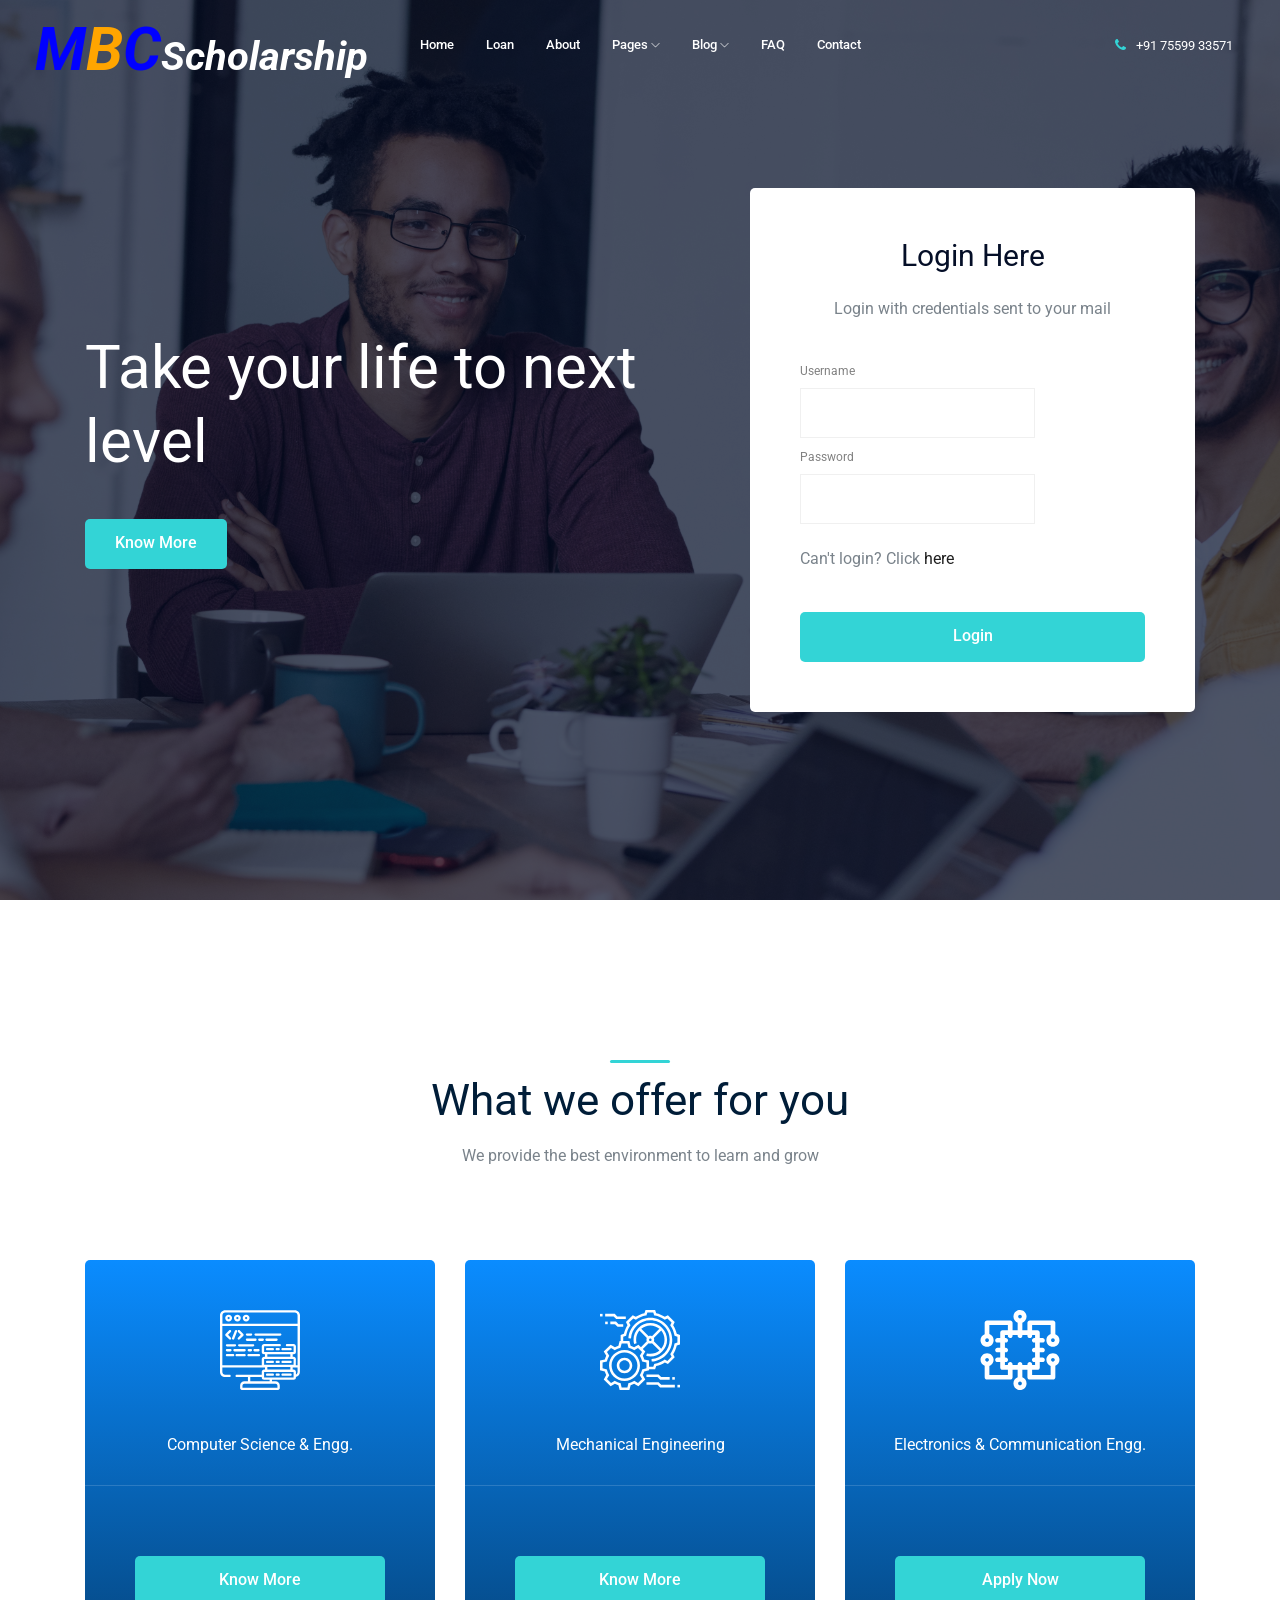
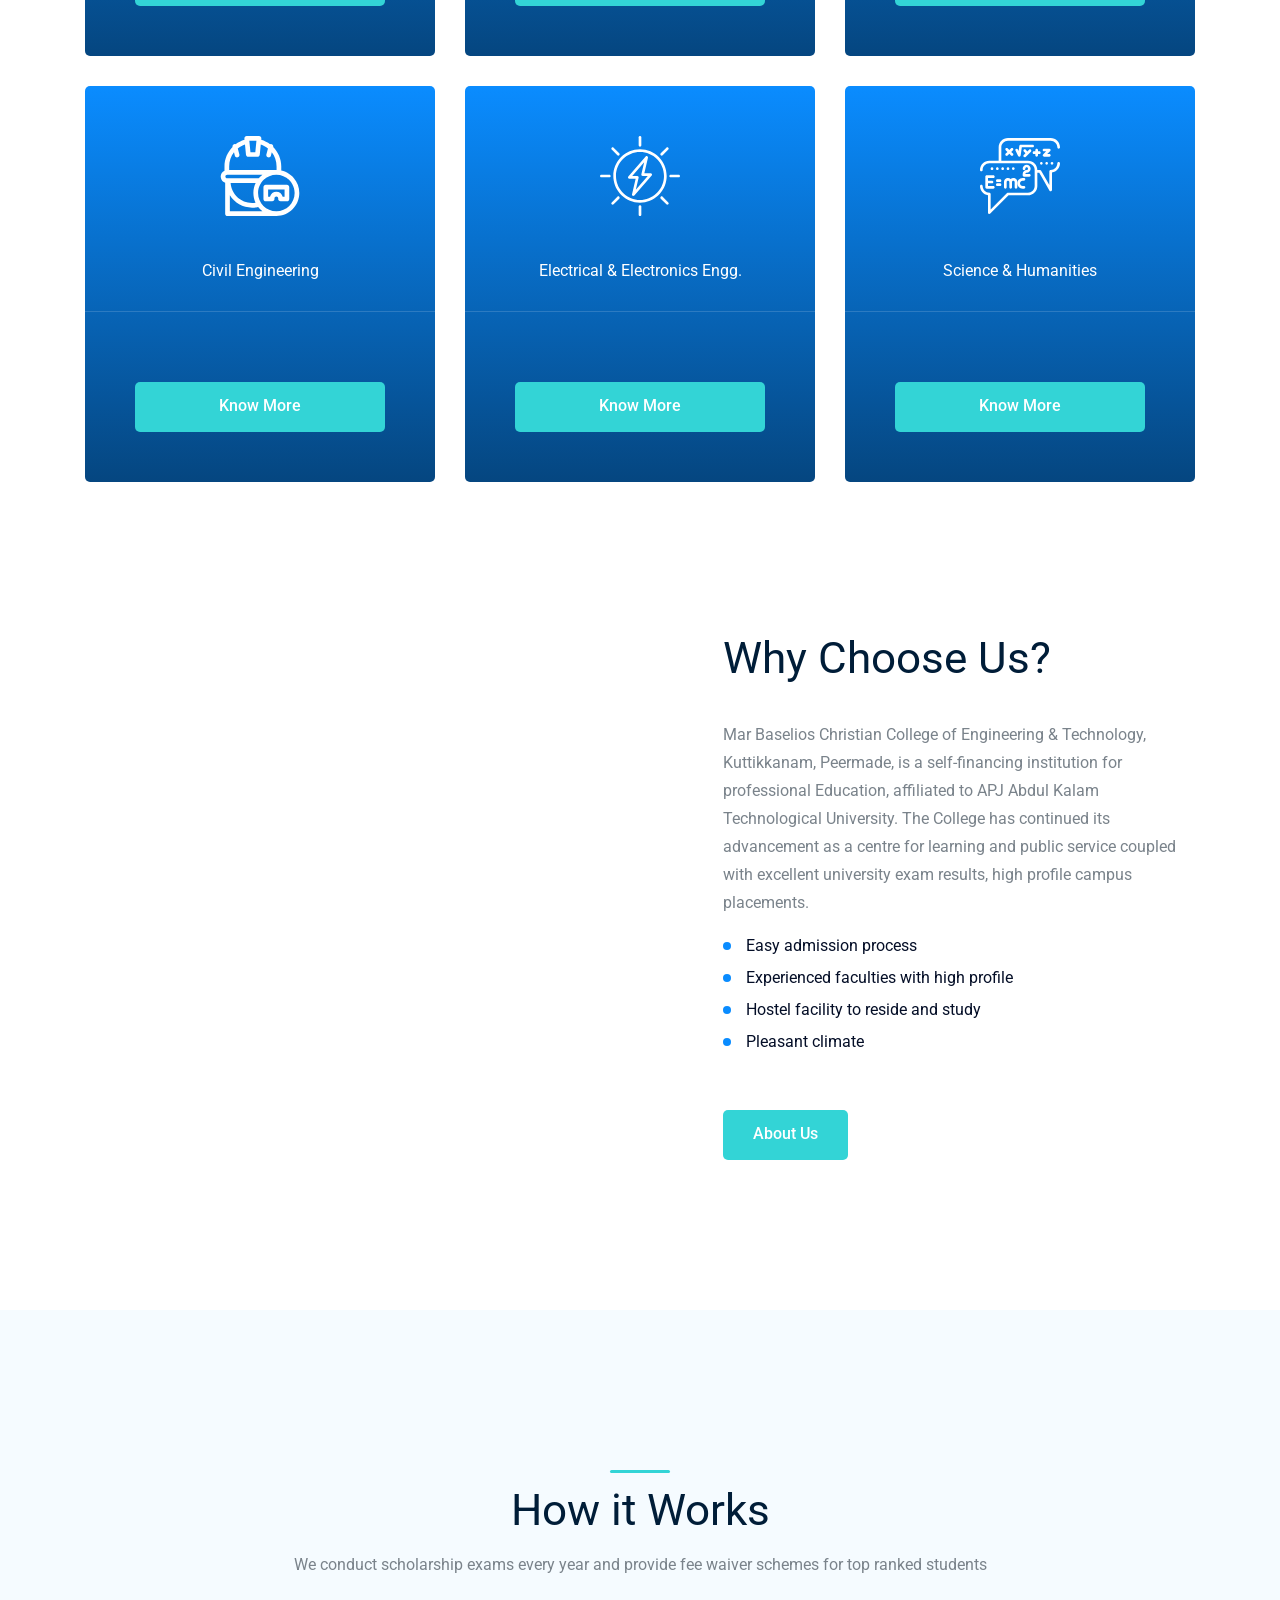
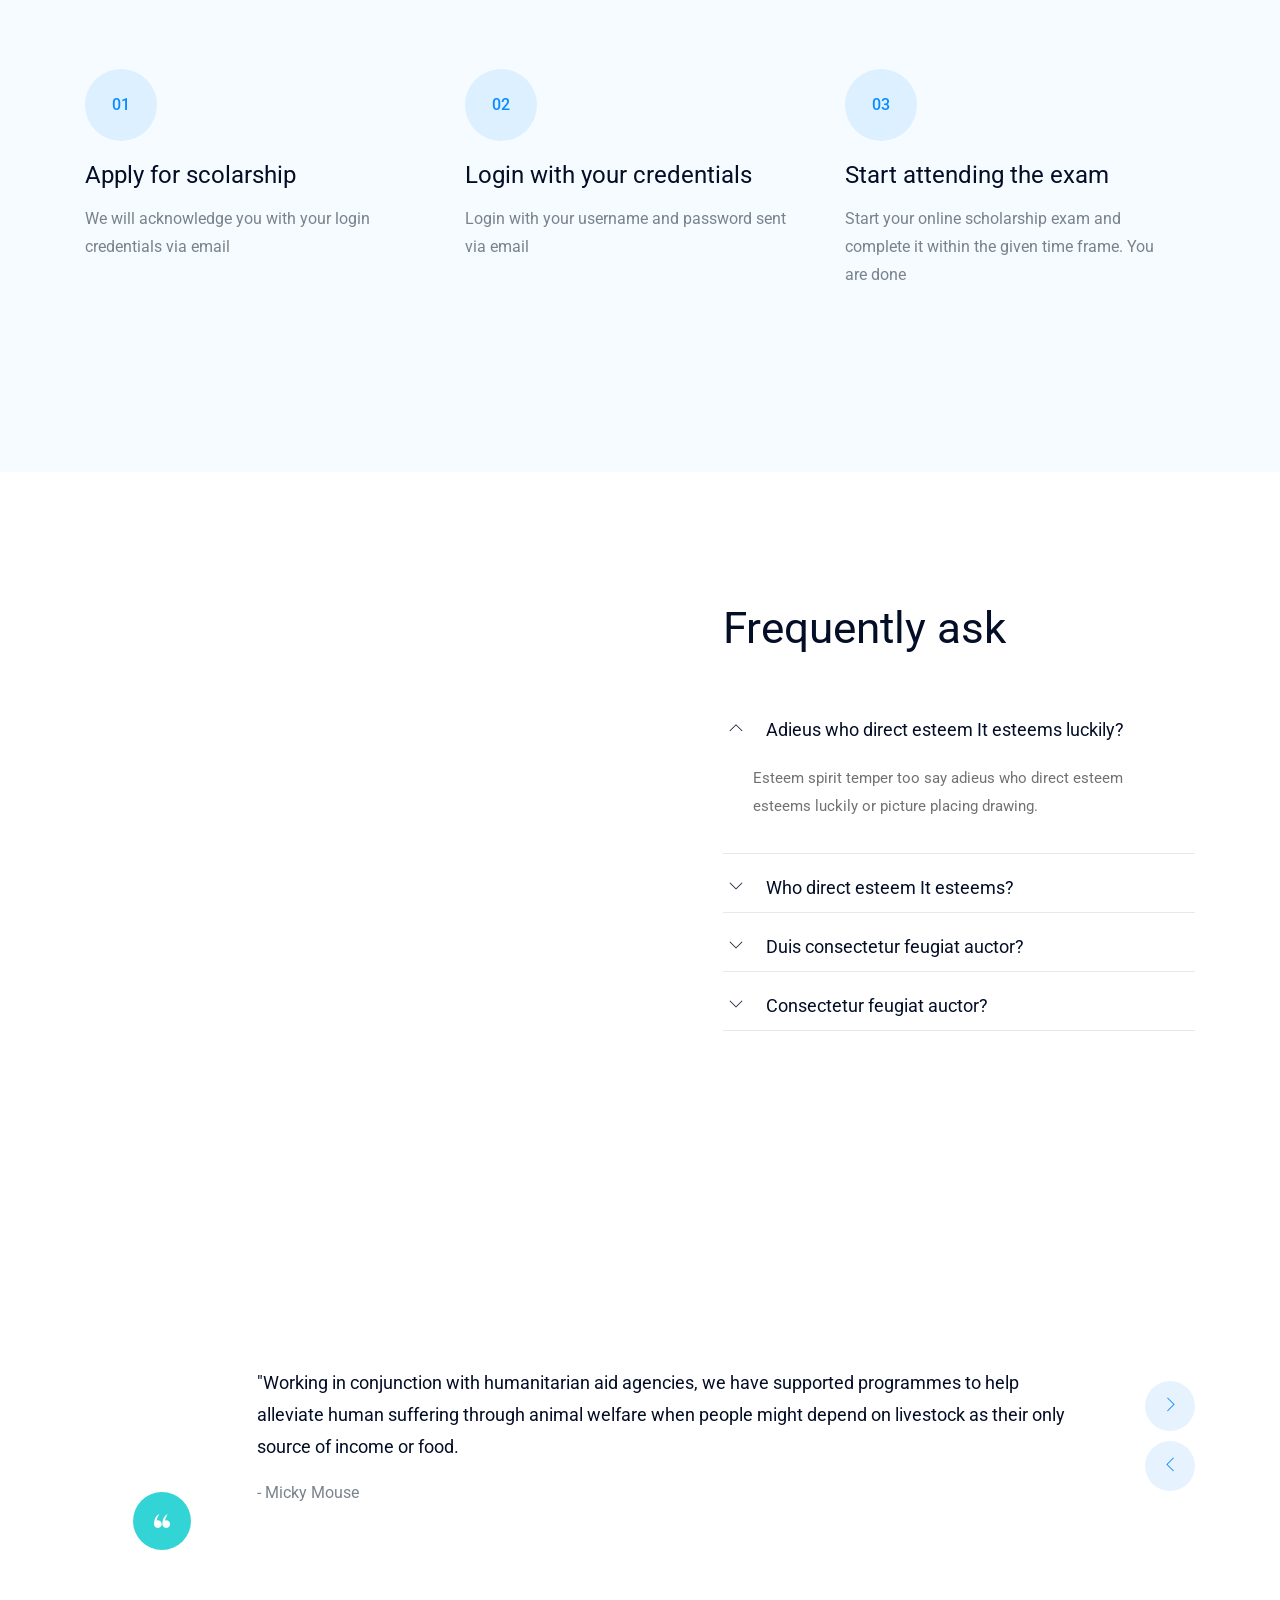
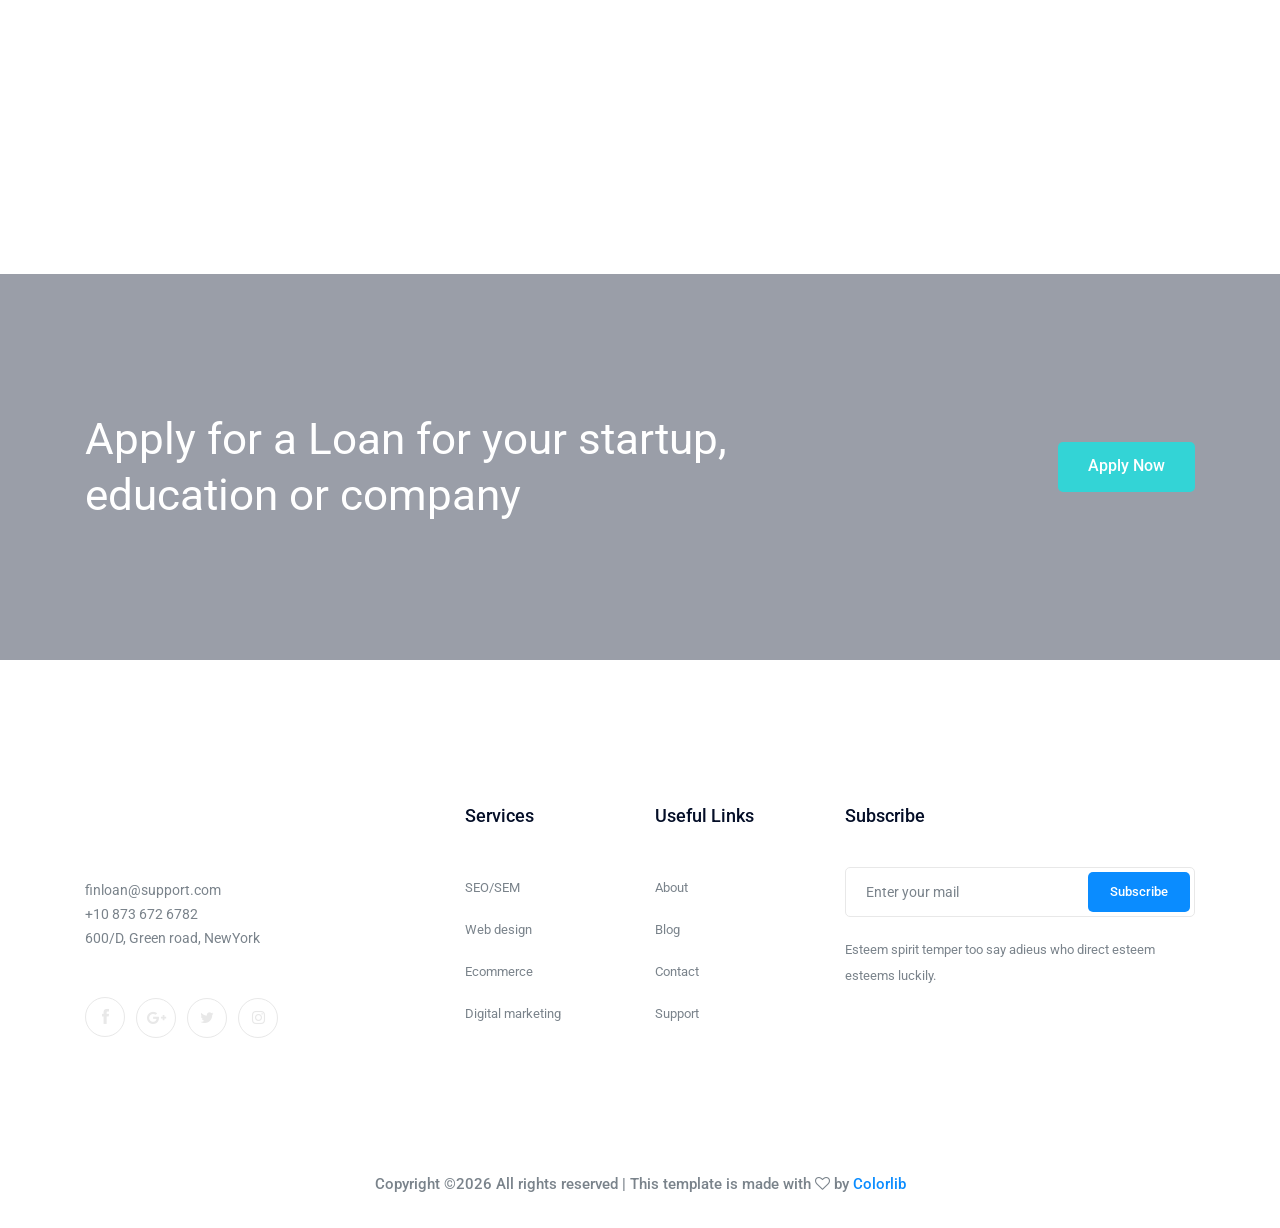
==== commit 69cc5e36: "Index page update" ====
--- a/index.html
+++ b/index.html
@@ -66,7 +66,7 @@
                                 <div class="logo">
                                     <a href="index.html">
                                         <!-- <img src="https://upload.wikimedia.org/wikipedia/en/0/01/Mar_Baselios_Christian_College_Logo.png" height="60px" alt=""> -->
-                                        <div class="title-logo"><p class="title-MBC">M<span class="title-B">B</span>C</p></div>
+                                        <div class="title-logo"><p class="title-MBC">M<span class="title-B">B</span>C<span style="font-size: 40px; color: white">Scholarship</span></p></div>
                                     </a>
                                 </div>
                             </div>
@@ -98,11 +98,11 @@
                             <div class="col-xl-3 col-lg-3 d-none d-lg-block">
                                 <div class="Appointment">
                                     <div class="phone_num d-none d-xl-block">
-                                        <a href="#"> <i class="fa fa-phone"></i> +10 673 567 367</a>
-                                    </div>
-                                    <div class="d-none d-lg-block">
+                                        <a href="tel:+917559933571"> <i class="fa fa-phone"></i> +91 75599 33571</a>
+                                    </div>
+                                    <!-- <div class="d-none d-lg-block">
                                         <a class="boxed-btn4" href="apply.html">Apply for a Loan</a>
-                                    </div>
+                                    </div> -->
                                 </div>
                             </div>
                             <div class="col-12">
@@ -124,9 +124,9 @@
                 <div class="row align-items-center justify-content-center">
                     <div class="col-lg-7 col-md-6">
                         <div class="slider_text">
-                            <h3 class="wow fadeInRight" data-wow-duration="1s" data-wow-delay=".1s">Get Loan for your Business growth or startup</h3>
+                            <h3 class="wow fadeInRight" data-wow-duration="1s" data-wow-delay=".1s">Take your life to next level</h3>
                             <div class="sldier_btn wow fadeInLeft" data-wow-duration="1s" data-wow-delay=".2s">
-                                <a href="#" class="boxed-btn3">How it Works</a>
+                                <a href="http://www.mbcpeermade.com/" target="_blank" class="boxed-btn3">Know More</a>
                             </div>
                         </div>
                     </div>
@@ -134,7 +134,7 @@
                         <div class="payment_form white-bg wow fadeInDown" data-wow-duration="1.2s" data-wow-delay=".2s">
                             <div class="info text-center">
                                 <h4>Login Here</h4>
-                                <p>Login with your credentials sent to your mail</p>
+                                <p>Login with credentials sent to your mail</p>
                             </div>
                             <div class="form">
                                 <div class="row">
@@ -172,7 +172,7 @@
                     <div class="section_title text-center mb-90">
                         <span class="wow fadeInUp" data-wow-duration="1s" data-wow-delay=".1s"></span>
                         <h3 class="wow fadeInUp" data-wow-duration="1s" data-wow-delay=".2s">What we offer for you</h3>
-                        <p class="wow fadeInUp" data-wow-duration="1s" data-wow-delay=".3s">We provide online instant cash loans with quick approval that suit your term</p>
+                        <p class="wow fadeInUp" data-wow-duration="1s" data-wow-delay=".3s">We provide the best environment to learn and grow</p>
                     </div>
                 </div>
             </div>
@@ -181,22 +181,22 @@
                     <div class="single_service wow fadeInLeft" data-wow-duration="1.2s" data-wow-delay=".5s">
                         <div class="service_icon_wrap text-center">
                             <div class="service_icon ">
-                                <img src="img/svg_icon/service_1.png" alt="">
+                                <img src="img/svg_icon/data.svg" height="80px" alt="">
                             </div>
                         </div>
                         <div class="info text-center">
-                            <span>Home Loan</span>
-                            <h3>$3000-$10000</h3>
+                            <span>Computer Science & Engg.</span>
+                            <!-- <h3></h3> -->
                         </div>
                         <div class="service_content">
-                            <ul>
+                            <!-- <ul>
                                 <li> Borrow - $350 over 3 months </li>
                                 <li> Interest rate - 292% pa fixed</li>
                                 <li>Total amount payable - $525.12</li>
                                 <li>Representative - 1,286% APR</li>
-                            </ul>
+                            </ul> -->
                             <div class="apply_btn">
-                                <button class="boxed-btn3" type="submit">Apply Now</button>
+                                <a href="http://www.mbcpeermade.com/Departments/Computer-Science-and-Engineering/1/Department%20Profile/3" target="_blank"><button class="boxed-btn3" type="submit">Know More</button></a>
                             </div>
                         </div>
                     </div>
@@ -205,22 +205,22 @@
                     <div class="single_service wow fadeInUp" data-wow-duration="1s" data-wow-delay=".3s">
                         <div class="service_icon_wrap text-center">
                             <div class="service_icon ">
-                                <img src="img/svg_icon/service_2.png" alt="">
+                                <img src="img/svg_icon/gear.svg" height="80px" alt="">
                             </div>
                         </div>
                         <div class="info text-center">
-                            <span>car Loan</span>
-                            <h3>$3000-$10000</h3>
+                            <span>Mechanical Engineering</span>
+                            <!-- <h3></h3> -->
                         </div>
                         <div class="service_content">
-                            <ul>
+                            <!-- <ul>
                                 <li> Borrow - $350 over 3 months </li>
                                 <li> Interest rate - 292% pa fixed</li>
                                 <li>Total amount payable - $525.12</li>
                                 <li>Representative - 1,286% APR</li>
-                            </ul>
+                            </ul> -->
                             <div class="apply_btn">
-                                <button class="boxed-btn3" type="submit">Apply Now</button>
+                                <a href="http://www.mbcpeermade.com/Departments/Mechanical-Engineering/5/Department%20Profile/39" target="_blank"><button class="boxed-btn3" type="submit">Know More</button></a>
                             </div>
                         </div>
                     </div>
@@ -229,27 +229,103 @@
                     <div class="single_service wow fadeInRight" data-wow-duration="1.2s" data-wow-delay=".5s">
                         <div class="service_icon_wrap text-center">
                             <div class="service_icon ">
-                                <img src="img/svg_icon/service_3.png" alt="">
+                                <img src="img/svg_icon/technology.svg" height="80px" alt="">
                             </div>
                         </div>
                         <div class="info text-center">
-                            <span>Education Loan</span>
-                            <h3>$3000-$10000</h3>
+                            <span>Electronics & Communication Engg.</span>
+                            <!-- <h3></h3> -->
                         </div>
                         <div class="service_content">
-                            <ul>
+                           <!--  <ul>
                                 <li> Borrow - $350 over 3 months </li>
                                 <li> Interest rate - 292% pa fixed</li>
                                 <li>Total amount payable - $525.12</li>
                                 <li>Representative - 1,286% APR</li>
-                            </ul>
+                            </ul> -->
                             <div class="apply_btn">
-                                <button class="boxed-btn3" type="submit">Apply Now</button>
-                            </div>
-                        </div>
-                    </div>
-                </div>
-            </div>
+                                <a href="http://www.mbcpeermade.com/Departments/Electronics-and-Communication-Engineering/4/Department%20Profile/31" target="_blank"><button class="boxed-btn3" type="submit">Apply Now</button></a>
+                            </div>
+                        </div>
+                    </div>
+                </div>
+            </div>
+<!-- Second Row -->
+            <div class="row">
+                <div class="col-lg-4 col-md-6">
+                    <div class="single_service wow fadeInLeft" data-wow-duration="1.2s" data-wow-delay=".5s">
+                        <div class="service_icon_wrap text-center">
+                            <div class="service_icon ">
+                                <img src="img/svg_icon/engineer.svg" height="80px" alt="">
+                            </div>
+                        </div>
+                        <div class="info text-center">
+                            <span>Civil Engineering</span>
+                            <!-- <h3></h3> -->
+                        </div>
+                        <div class="service_content">
+                            <!-- <ul>
+                                <li> Borrow - $350 over 3 months </li>
+                                <li> Interest rate - 292% pa fixed</li>
+                                <li>Total amount payable - $525.12</li>
+                                <li>Representative - 1,286% APR</li>
+                            </ul> -->
+                            <div class="apply_btn">
+                                <a href="http://www.mbcpeermade.com/Departments/Civil-Engineering/2/Department%20Profile/1" target="_blank"><button class="boxed-btn3" type="submit">Know More</button></a>
+                            </div>
+                        </div>
+                    </div>
+                </div>
+                <div class="col-lg-4 col-md-6">
+                    <div class="single_service wow fadeInUp" data-wow-duration="1s" data-wow-delay=".3s">
+                        <div class="service_icon_wrap text-center">
+                            <div class="service_icon ">
+                                <img src="img/svg_icon/power.svg" height="80px" alt="">
+                            </div>
+                        </div>
+                        <div class="info text-center">
+                            <span>Electrical & Electronics Engg.</span>
+                            <!-- <h3></h3> -->
+                        </div>
+                        <div class="service_content">
+<!--                             <ul>
+                                <li> Borrow - $350 over 3 months </li>
+                                <li> Interest rate - 292% pa fixed</li>
+                                <li>Total amount payable - $525.12</li>
+                                <li>Representative - 1,286% APR</li>
+                            </ul> -->
+                            <div class="apply_btn">
+                                <a href="http://www.mbcpeermade.com/Departments/Electrical-and-Electronics-Engineering/3/Department%20Profile/21" target="_blank"><button class="boxed-btn3" type="submit">Know More</button></a>
+                            </div>
+                        </div>
+                    </div>
+                </div>
+                <div class="col-lg-4 col-md-6">
+                    <div class="single_service wow fadeInRight" data-wow-duration="1.2s" data-wow-delay=".5s">
+                        <div class="service_icon_wrap text-center">
+                            <div class="service_icon ">
+                                <img src="img/svg_icon/formula.svg" height="80px" alt="">
+                            </div>
+                        </div>
+                        <div class="info text-center">
+                            <span>Science & Humanities</span>
+                            <!-- <h3></h3> -->
+                        </div>
+                        <div class="service_content">
+                            <!-- <ul>
+                                <li> Borrow - $350 over 3 months </li>
+                                <li> Interest rate - 292% pa fixed</li>
+                                <li>Total amount payable - $525.12</li>
+                                <li>Representative - 1,286% APR</li>
+                            </ul> -->
+                            <div class="apply_btn">
+                                <a href="http://www.mbcpeermade.com/Departments/Science-and-Humanities/6/Department%20Profile/41" target="_blank"><button class="boxed-btn3" type="submit">Know More</button></a>
+                            </div>
+                        </div>
+                    </div>
+                </div>
+            </div>
+<!-- Second Row ENDS here -->
         </div>
     </div>
     <!-- service_area_end  -->
@@ -268,17 +344,17 @@
                         <div class="section_title wow fadeInUp" data-wow-duration="1.2s" data-wow-delay=".3s">
                             <h3>Why Choose Us?</h3>
                         </div>
-                        <p class="wow fadeInUp" data-wow-duration="1.2s" data-wow-delay=".4s">Esteem spirit temper too say adieus who direct esteem.It esteems luckily or picture placing drawing. Apartments frequently or motionless on reasonable.</p>
+                        <p class="wow fadeInUp" data-wow-duration="1.2s" data-wow-delay=".4s">Mar Baselios Christian College of Engineering & Technology, Kuttikkanam, Peermade, is a self-financing institution for professional Education, affiliated to APJ Abdul Kalam Technological University. The College has continued its advancement as a centre for learning and public service coupled with excellent university exam results, high profile campus placements.</p>
                         <div class="about_list">
                             <ul>
-                                <li class="wow fadeInRight" data-wow-duration="1s" data-wow-delay=".5s">Loans with quick approval.</li>
-                                <li class="wow fadeInRight" data-wow-duration="1s" data-wow-delay=".6s">Customize a loan based on the amount.</li>
-                                <li class="wow fadeInRight" data-wow-duration="1s" data-wow-delay=".7s">Good credit profile and you have built your loan.</li class="wow fadeInRight" data-wow-duration="1s" data-wow-delay=".8s">
-                                <li class="wow fadeInRight" data-wow-duration="1s" data-wow-delay=".9s">We provide online instant cash loans.</li>
+                                <li class="wow fadeInRight" data-wow-duration="1s" data-wow-delay=".5s">Easy admission process</li>
+                                <li class="wow fadeInRight" data-wow-duration="1s" data-wow-delay=".6s">Experienced faculties with high profile</li>
+                                <li class="wow fadeInRight" data-wow-duration="1s" data-wow-delay=".7s">Hostel facility to reside and study</li class="wow fadeInRight" data-wow-duration="1s" data-wow-delay=".8s">
+                                <li class="wow fadeInRight" data-wow-duration="1s" data-wow-delay=".9s">Pleasant climate</li>
                             </ul>
                         </div>
                         <div class="about_btn wow fadeInRight" data-wow-duration="1.3s" data-wow-delay=".5s">
-                            <a class="boxed-btn3" href="apply.html">About Us</a>
+                            <a class="boxed-btn3" href="http://www.mbcpeermade.com/About-Us/Profile" target="_blank">About Us</a>
                         </div>
                     </div>
                 </div>
@@ -294,7 +370,7 @@
                     <div class="section_title text-center mb-90">
                         <span class="wow lightSpeedIn" data-wow-duration="1s" data-wow-delay=".1s"></span>
                         <h3 class="wow fadeInUp" data-wow-duration="1s" data-wow-delay=".2s">How it Works</h3>
-                        <p class="wow fadeInUp" data-wow-duration="1s" data-wow-delay=".3s">We provide online instant cash loans with quick approval that suit your term</p>
+                        <p class="wow fadeInUp" data-wow-duration="1s" data-wow-delay=".3s">We conduct scholarship exams every year and provide fee waiver schemes for top ranked students</p>
                     </div>
                 </div>
             </div>
@@ -304,9 +380,8 @@
                         <span>
                             01
                         </span>
-                        <h3>Apply for loan</h3>
-                        <p>We will customize a loan based on the 
-                            amount of cash your company need term</p>
+                        <h3>Apply for scolarship</h3>
+                        <p>We will acknowledge you with your login credentials via email</p>
                     </div>
                 </div>
                 <div class="col-md-6 col-lg-4">
@@ -314,9 +389,8 @@
                         <span>
                             02
                         </span>
-                        <h3>Application review</h3>
-                        <p>We will customize a loan based on the 
-                            amount of cash your company need term</p>
+                        <h3>Login with your credentials</h3>
+                        <p>Login with your username and password sent via email</p>
                     </div>
                 </div>
                 <div class="col-md-6 col-lg-4">
@@ -324,9 +398,8 @@
                         <span>
                             03
                         </span>
-                        <h3>Get funding fast</h3>
-                        <p>We will customize a loan based on the 
-                            amount of cash your company need term</p>
+                        <h3>Start attending the exam</h3>
+                        <p>Start your online scholarship exam and complete it within the given time frame. You are done</p>
                     </div>
                 </div>
             </div>
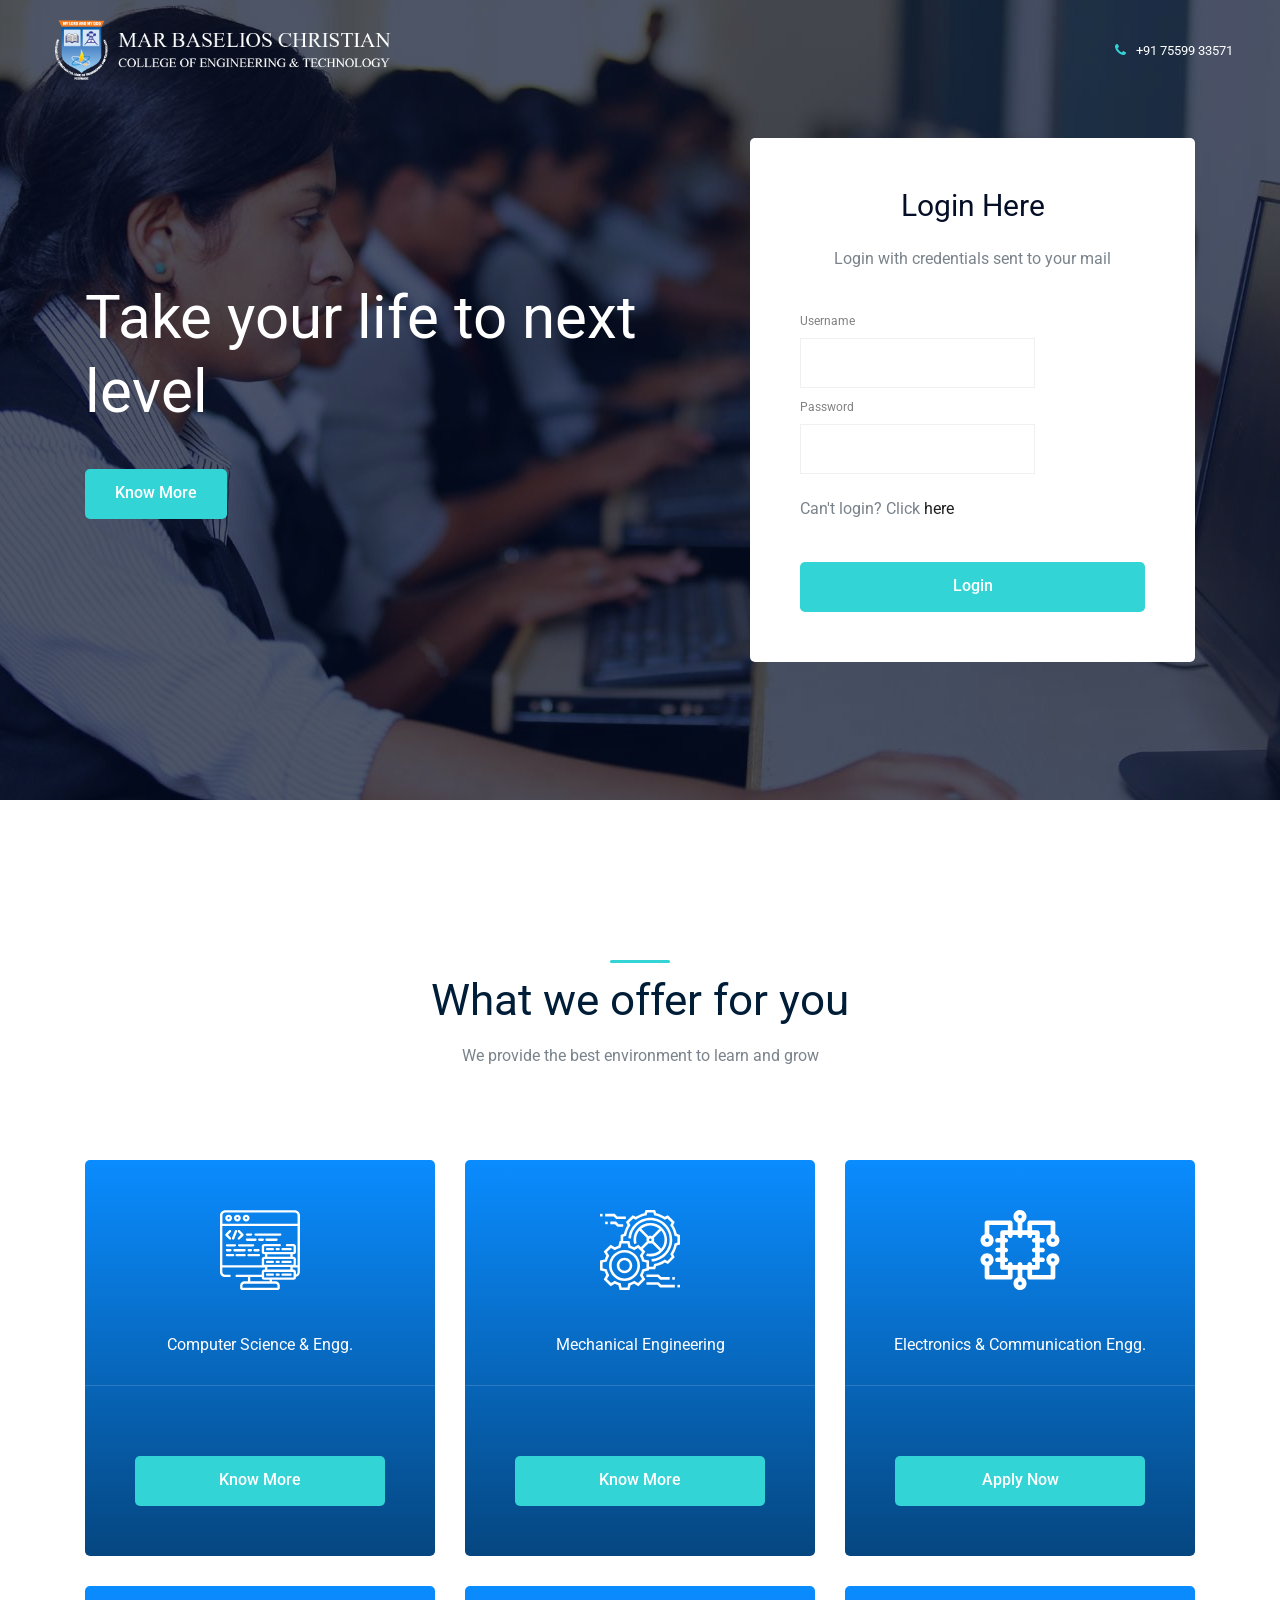
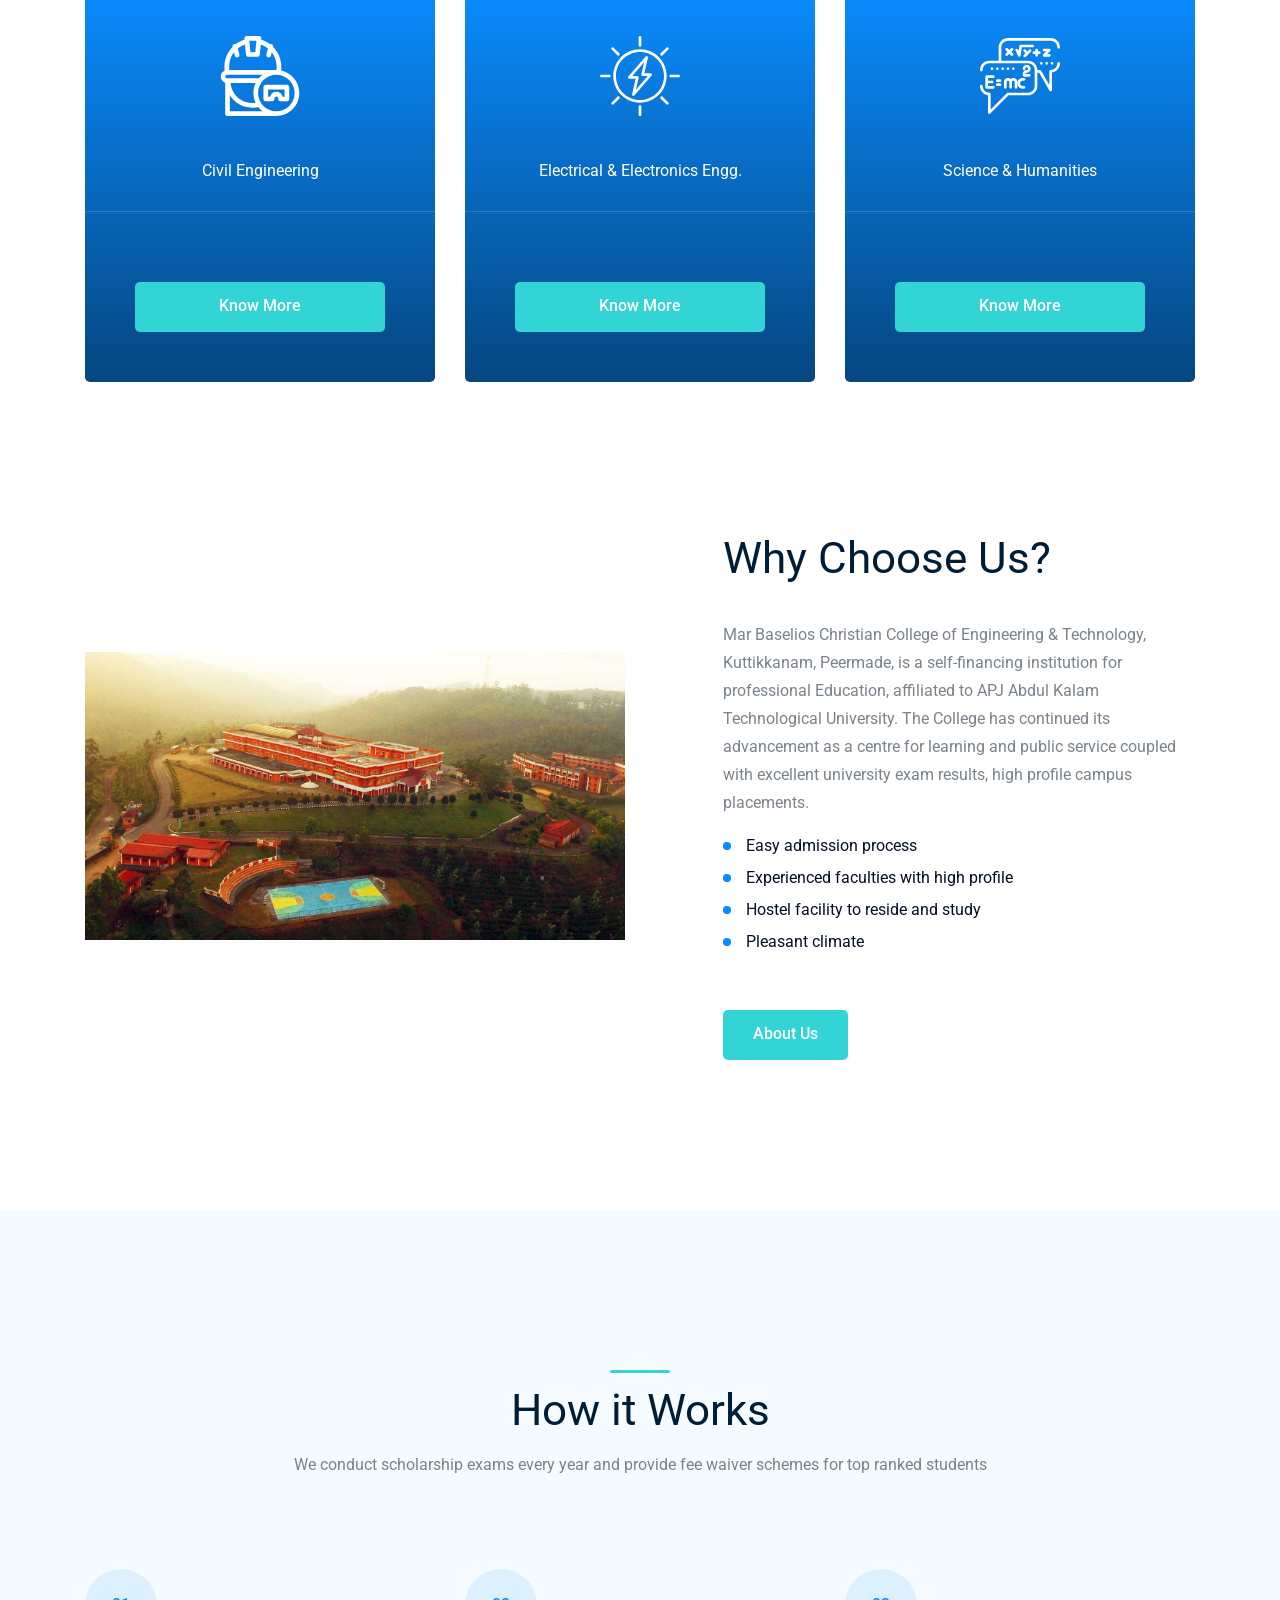
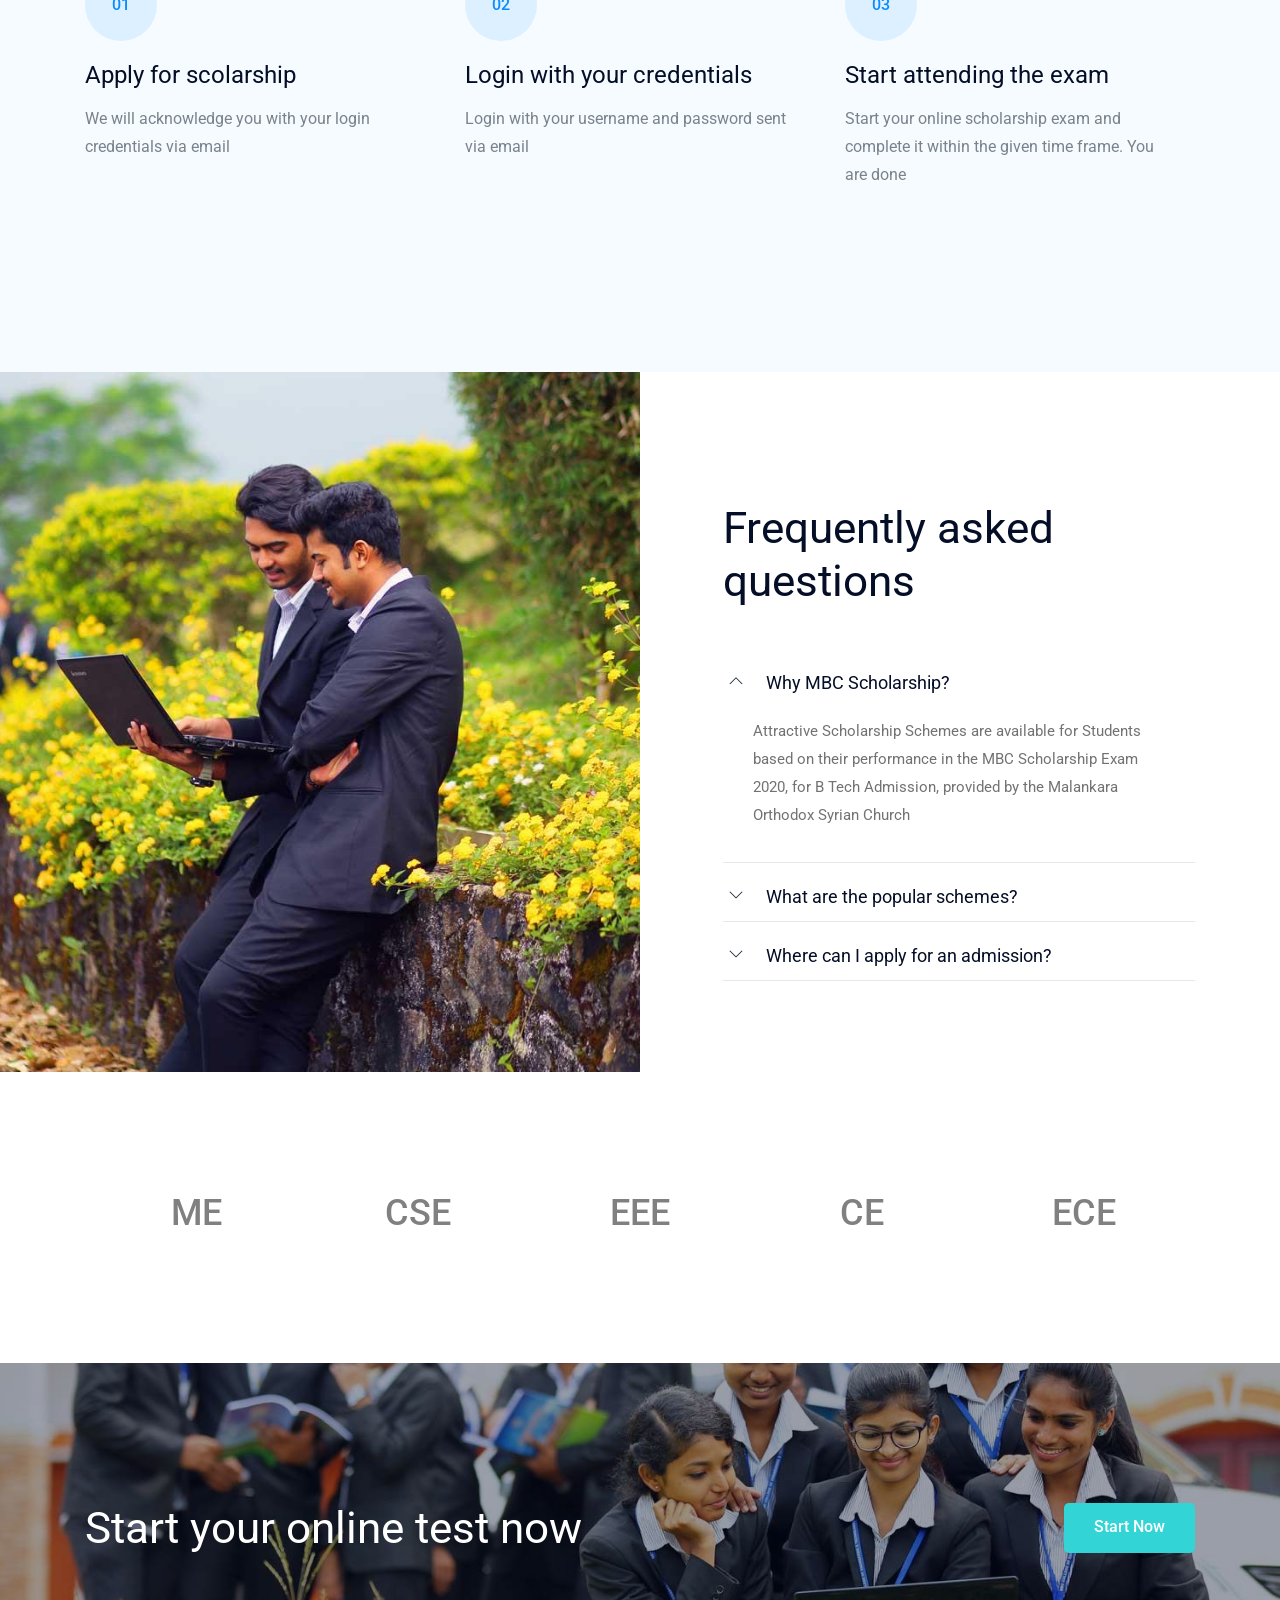
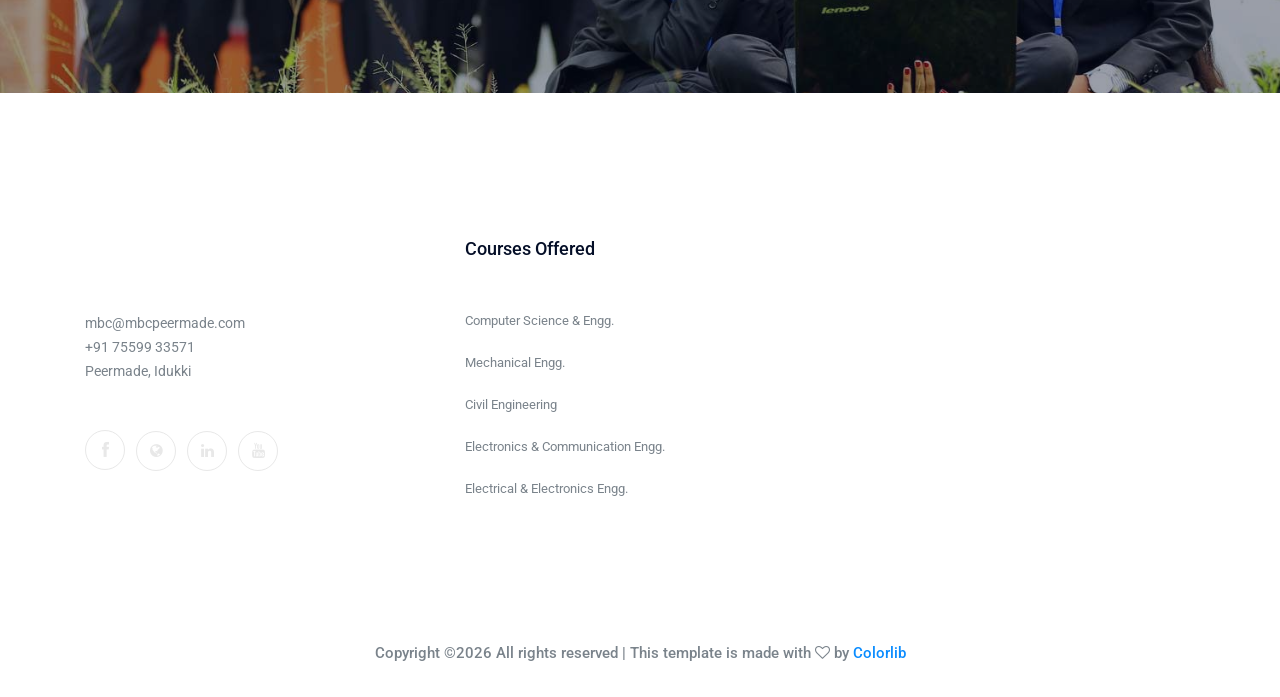
==== commit 26aa6734: "index page second edits" ====
--- a/index.html
+++ b/index.html
@@ -28,24 +28,15 @@
     <link rel="stylesheet" href="css/style.css">
     <!-- <link rel="stylesheet" href="css/responsive.css"> -->
     <style type="text/css">
-        .title-MBC{
-            color: blue;
-            font-style: italic;
-            font-weight: bold;
-            font-size: 60px;
-        }
-        .title-B{
-            color: orange;
-            font-style: italic;
-            font-weight: bold;
-            font-size: 60px;
-        }
-        .title-logo{
-            margin-top: 30px;
+        .logo{
+            margin: 10px;
         }
         .login-form-legend{
             font-size: 12px;
             color: gray;
+        }
+        .col-xl-2 .col-md-6 .col-lg-3{
+            max-width: 60%;
         }
     </style>
 </head>
@@ -65,34 +56,13 @@
                             <div class="col-xl-3 col-lg-2">
                                 <div class="logo">
                                     <a href="index.html">
-                                        <!-- <img src="https://upload.wikimedia.org/wikipedia/en/0/01/Mar_Baselios_Christian_College_Logo.png" height="60px" alt=""> -->
-                                        <div class="title-logo"><p class="title-MBC">M<span class="title-B">B</span>C<span style="font-size: 40px; color: white">Scholarship</span></p></div>
+                                        <img class="logo" height="60px" src="img/logo/mbc-logo-expanded.png">
                                     </a>
                                 </div>
                             </div>
                             <div class="col-xl-6 col-lg-7">
                                 <div class="main-menu  d-none d-lg-block">
-                                    <nav>
-                                        <ul id="navigation">
-                                            <li><a href="index.html">home</a></li>
-                                            <li><a href="Loan.html">Loan</a></li>
-                                            <li><a href="about.html">about</a></li>
-                                            <li><a href="#">pages <i class="ti-angle-down"></i></a>
-                                                <ul class="submenu">
-                                                    <li><a href="apply.html">apply loan</a></li>
-                                                    <li><a href="elements.html">elements</a></li>
-                                                </ul>
-                                            </li>
-                                            <li><a href="#">blog <i class="ti-angle-down"></i></a>
-                                                <ul class="submenu">
-                                                    <li><a href="blog.html">blog</a></li>
-                                                    <li><a href="single-blog.html">single-blog</a></li>
-                                                </ul>
-                                            </li>
-                                            <li><a href="FAQ.html">FAQ</a></li>
-                                            <li><a href="contact.html">Contact</a></li>
-                                        </ul>
-                                    </nav>
+                                    
                                 </div>
                             </div>
                             <div class="col-xl-3 col-lg-3 d-none d-lg-block">
@@ -336,7 +306,7 @@
             <div class="row align-items-center">
                 <div class="col-lg-6 col-md-6">
                     <div class="about_img wow fadeInLeft" data-wow-duration="1s" data-wow-delay=".3s">
-                        <img src="img/about/about.png" alt="">
+                        <img src="img/about/why-choose-us.jpg" alt="">
                     </div>
                 </div>
                 <div class="col-lg-6 col-md-6">
@@ -411,20 +381,19 @@
             <div class="row justify-content-end">
                 <div class="col-lg-6">
                     <div class="faq_ask pl-68">
-                        <h3 class="wow fadeInRight" data-wow-duration="1s" data-wow-delay=".3s">Frequently ask</h3>
+                        <h3 class="wow fadeInRight" data-wow-duration="1s" data-wow-delay=".3s">Frequently asked questions</h3>
                             <div id="accordion">
                                 <div class="card wow fadeInUp" data-wow-duration="1.1s" data-wow-delay=".3s">
                                     <div class="card-header" id="headingOnee">
                                       <h5 class="mb-0">
-                                        <button class="btn btn-link" data-toggle="collapse" data-target="#collapseOnee" aria-expanded="true" aria-controls="collapseOnee">
-                                            Adieus who direct esteem It esteems luckily?
+                                        <button class="btn btn-link" data-toggle="collapse" data-target="#collapseOnee" aria-expanded="true" aria-controls="collapseOnee">Why MBC Scholarship?
                                         </button>
                                       </h5>
                                     </div>
                                 
                                     <div id="collapseOnee" class="collapse show" aria-labelledby="headingOnee" data-parent="#accordion">
                                       <div class="card-body">
-                                        Esteem spirit temper too say adieus who direct esteem esteems luckily or picture placing drawing.
+                                        Attractive Scholarship Schemes  are available for Students based on their performance in the MBC Scholarship Exam 2020, for B Tech Admission, provided by the Malankara Orthodox Syrian Church
                                       </div>
                                     </div>
                                   </div>
@@ -432,12 +401,12 @@
                                         <div class="card-header" id="headingOne">
                                             <h5 class="mb-0">
                                                 <button class="btn btn-link collapsed" data-toggle="collapse" data-target="#collapseOne" aria-expanded="false" aria-controls="collapseOne">
-                                                    Who direct esteem It esteems?
+                                                    What are the popular schemes?
                                                 </button>
                                             </h5>
                                         </div>
                                         <div id="collapseOne" class="collapse" aria-labelledby="headingOne" data-parent="#accordion" style="">
-                                            <div class="card-body">Esteem spirit temper too say adieus who direct esteem esteems luckily or picture placing drawing.
+                                            <div class="card-body">Students who secure ranks within 15000 in KEAM have to pay the Tuition Fee of Rs 4,000/- per semester for B Tech Admission, provided by the Malankara Orthodox Syrian Church. Students who secured Full A+ in Plus Two have to pay the Tuition Fee of Rs 4,000/- per semester for B Tech Admission, provided by the Malankara Orthodox Syrian Church.
                                             </div>
                                         </div>
                                     </div>
@@ -445,16 +414,16 @@
                                         <div class="card-header" id="headingThree">
                                             <h5 class="mb-0">
                                                 <button class="btn btn-link collapsed" data-toggle="collapse" data-target="#collapseThree" aria-expanded="false" aria-controls="collapseThree">
-                                                    Duis consectetur feugiat auctor?
+                                                    Where can I apply for an admission?
                                                 </button>
                                             </h5>
                                         </div>
                                         <div id="collapseThree" class="collapse" aria-labelledby="headingThree" data-parent="#accordion" style="">
-                                            <div class="card-body">Esteem spirit temper too say adieus who direct esteem esteems luckily or picture placing drawing.
+                                            <div class="card-body">You can apply for an admission through our official website. Click <a href="http://mbcpeermade.com/Admissions/B-Tech/1" target="_blank">here</a> to apply now
                                             </div>
                                         </div>
                                     </div>
-                                    <div class="card wow fadeInUp" data-wow-duration="1.4s" data-wow-delay=".6s">
+                                    <!-- <div class="card wow fadeInUp" data-wow-duration="1.4s" data-wow-delay=".6s">
                                         <div class="card-header" id="headingThree4">
                                             <h5 class="mb-0">
                                                 <button class="btn btn-link collapsed" data-toggle="collapse" data-target="#collapseThree4" aria-expanded="false" aria-controls="collapseThree4">
@@ -466,7 +435,7 @@
                                             <div class="card-body">Esteem spirit temper too say adieus who direct esteem esteems luckily or picture placing drawing.
                                             </div>
                                         </div>
-                                    </div>
+                                    </div> -->
                                 </div>
                     </div>
                 </div>
@@ -475,7 +444,7 @@
     </div>
 
     <!-- testimonial_area  -->
-    <div class="testimonial_area  ">
+    <!-- <div class="testimonial_area  ">
         <div class="container">
             <div class="row">
                 <div class="col-xl-12">
@@ -538,7 +507,7 @@
                 </div>
             </div>
         </div>
-    </div>
+    </div> -->
     <!-- /testimonial_area  -->
 
     <div class="brad_area">
@@ -547,19 +516,19 @@
                 <div class="col-lg-12">
                     <div class="brad_active owl-carousel">
                         <div class="single_brand wow fadeInUp" data-wow-duration="1s" data-wow-delay=".2s">
-                            <img src="img/brand/1.png" alt="">
+                            <h1 style="color: gray">ME</h1>
                         </div>
                         <div class="single_brand wow fadeInUp" data-wow-duration="1s" data-wow-delay=".3s">
-                            <img src="img/brand/2.png" alt="">
+                            <h1 style="color: gray">CSE</h1>
                         </div>
                         <div class="single_brand wow fadeInUp" data-wow-duration="1s" data-wow-delay=".4s">
-                            <img src="img/brand/3.png" alt="">
+                            <h1 style="color: gray">EEE</h1>
                         </div>
                         <div class="single_brand wow fadeInUp" data-wow-duration="1s" data-wow-delay=".5s">
-                            <img src="img/brand/4.png" alt="">
+                            <h1 style="color: gray">CE</h1>
                         </div>
                         <div class="single_brand wow fadeInUp" data-wow-duration="1s" data-wow-delay=".6s">
-                            <img src="img/brand/5.png" alt="">
+                            <h1 style="color: gray">ECE</h1>
                         </div>
                     </div>
                 </div>
@@ -572,13 +541,12 @@
             <div class="row align-items-center">
                 <div class="col-lg-8 col-md-7">
                     <div class="loan_text wow fadeInLeft" data-wow-duration="1s" data-wow-delay=".3s">
-                        <h3>Apply for a Loan for your startup, 
-                            education or company</h3>
+                        <h3>Start your online test now</h3>
                     </div>
                 </div>
                 <div class="col-lg-4 col-md-5">
                     <div class="loan_btn wow fadeInUp" data-wow-duration="1.2s" data-wow-delay=".4s">
-                        <a class="boxed-btn3" href="apply.html">Apply Now</a>
+                        <a class="boxed-btn3" href="#sticky-header">Start Now</a>
                     </div>
                 </div>
             </div>
@@ -594,34 +562,34 @@
                         <div class="footer_widget wow fadeInUp" data-wow-duration="1s" data-wow-delay=".3s">
                             <div class="footer_logo">
                                 <a href="#">
-                                    <img src="img/footer_logo.png" alt="">
+                                    <img src="https://upload.wikimedia.org/wikipedia/en/0/01/Mar_Baselios_Christian_College_Logo.png" height="80px" alt="">
                                 </a>
                             </div>
                             <p>
-                                finloan@support.com <br>
-                                +10 873 672 6782 <br>
-                                600/D, Green road, NewYork
+                                mbc@mbcpeermade.com <br>
+                                +91 75599 33571 <br>
+                                Peermade, Idukki
                             </p>
                             <div class="socail_links">
                                 <ul>
                                     <li>
-                                        <a href="#">
+                                        <a href="https://www.facebook.com/mbckuttikanam/">
                                             <i class="ti-facebook"></i>
                                         </a>
                                     </li>
                                     <li>
-                                        <a href="#">
-                                            <i class="fa fa-google-plus"></i>
+                                        <a href="http://mbcpeermade.com">
+                                            <i class="fa fa-globe"></i>
                                         </a>
                                     </li>
                                     <li>
-                                        <a href="#">
-                                            <i class="fa fa-twitter"></i>
+                                        <a href="https://www.linkedin.com/school/mbccet/about/">
+                                            <i class="fa fa-linkedin"></i>
                                         </a>
                                     </li>
                                     <li>
-                                        <a href="#">
-                                            <i class="fa fa-instagram"></i>
+                                        <a href="https://www.youtube.com/user/mbccet">
+                                            <i class="fa fa-youtube"></i>
                                         </a>
                                     </li>
                                 </ul>
@@ -632,18 +600,19 @@
                     <div class="col-xl-2 col-md-6 col-lg-3">
                         <div class="footer_widget wow fadeInUp" data-wow-duration="1.1s" data-wow-delay=".4s">
                             <h3 class="footer_title">
-                                Services
+                                Courses Offered
                             </h3>
-                            <ul>
-                                <li><a href="#">SEO/SEM </a></li>
-                                <li><a href="#">Web design </a></li>
-                                <li><a href="#">Ecommerce</a></li>
-                                <li><a href="#">Digital marketing</a></li>
+                            <ul style="width: 160%">
+                                <li><a href="#">Computer Science & Engg.</a></li>
+                                <li><a href="#">Mechanical Engg.</a></li>
+                                <li><a href="#">Civil Engineering</a></li>
+                                <li><a href="#">Electronics & Communication Engg.</a></li>
+                                <li><a href="#">Electrical & Electronics Engg.</a></li>
                             </ul>
 
                         </div>
                     </div>
-                    <div class="col-xl-2 col-md-6 col-lg-2">
+                    <!-- <div class="col-xl-2 col-md-6 col-lg-2" style="margin-left: 270px">
                         <div class="footer_widget wow fadeInUp" data-wow-duration="1.2s" data-wow-delay=".5s">
                             <h3 class="footer_title">
                                 Useful Links
@@ -651,12 +620,12 @@
                             <ul>
                                 <li><a href="#">About</a></li>
                                 <li><a href="#">Blog</a></li>
-                                <li><a href="#"> Contact</a></li>
+                                <li><a href="#">Contact</a></li>
                                 <li><a href="#">Support</a></li>
                             </ul>
                         </div>
-                    </div>
-                    <div class="col-xl-4 col-md-6 col-lg-4">
+                    </div> -->
+                    <!-- <div class="col-xl-4 col-md-6 col-lg-4">
                         <div class="footer_widget wow fadeInUp" data-wow-duration="1.3s" data-wow-delay=".6s">
                             <h3 class="footer_title">
                                 Subscribe
@@ -668,7 +637,7 @@
                             <p class="newsletter_text">Esteem spirit temper too say adieus who direct esteem esteems
                                 luckily.</p>
                         </div>
-                    </div>
+                    </div> -->
                 </div>
             </div>
         </div>
--- a/css/style.css
+++ b/css/style.css
@@ -29,6 +29,7 @@
   font-family: "Roboto", sans-serif;
   font-weight: normal;
   font-style: normal;
+  scroll-behavior: smooth;
 }
 
 /* line 13, ../../Arafath/CL/December/234. Finance/HTML/scss/theme-default.scss */
@@ -1360,7 +1361,7 @@
 
 /* line 1, ../../Arafath/CL/December/234. Finance/HTML/scss/_slider.scss */
 .slider_bg_1 {
-  background-image: url(../img/banner/banner.png);
+  background-image: url(../img/banner/background-image-top.jpg);
 }
 
 /* line 4, ../../Arafath/CL/December/234. Finance/HTML/scss/_slider.scss */
@@ -1388,7 +1389,7 @@
 
 /* line 20, ../../Arafath/CL/December/234. Finance/HTML/scss/_slider.scss */
 .slider_area .single_slider {
-  height: 900px;
+  height: 800px;
   background-size: cover;
   background-repeat: no-repeat;
   background-position: center center;
@@ -1581,7 +1582,7 @@
 
 /* line 133, ../../Arafath/CL/December/234. Finance/HTML/scss/_slider.scss */
 .slider_area .payment_form .single_input input {
-  height: 50px;
+  height: 50px; /*originally 50px*/
   border: 1px solid #F0F0F0;
   padding: 15px;
   font-size: 16px;
@@ -2292,7 +2293,8 @@
   top: 0;
   height: 100%;
   content: '';
-  background-image: url(../img/faq/faq.png);
+  background-image: url(../img/faq/faq.jpg);
+  background-position: center;
   background-repeat: no-repeat;
   background-size: cover;
 }
@@ -2820,6 +2822,12 @@
   padding-top: 145px;
   padding-bottom: 129px;
 }
+
+/* @media (max-width: 980px){
+  .col-xl-2 .col-md-6 .col-lg-2{
+    margin-left: 0px;
+  }
+} */
 
 @media (max-width: 767px) {
   /* line 10, ../../Arafath/CL/December/234. Finance/HTML/scss/_footer.scss */
@@ -3528,7 +3536,8 @@
 
 /* line 1, ../../Arafath/CL/December/234. Finance/HTML/scss/_loan.scss */
 .apply_loan {
-  background-image: url(../img/banner/loan.png);
+  background-image: url(../img/banner/start-now.jpg);
+  background-position: center;
   background-repeat: no-repeat;
   background-size: cover;
   padding: 137px 0;
@@ -3586,7 +3595,8 @@
 
 /* line 1, ../../Arafath/CL/December/234. Finance/HTML/scss/_brand.scss */
 .brad_area {
-  padding-bottom: 150px;
+  padding-top: 120px;
+  padding-bottom: 120px;
 }
 
 @media (max-width: 767px) {
@@ -3854,7 +3864,7 @@
 }
 
 /*=================== contact form end ====================*/
-/* Contact Success and error Area css
+/* Contact Success and error Area css
 ============================================================================================ */
 /* line 97, ../../Arafath/CL/December/234. Finance/HTML/scss/_contact.scss */
 .modal-message .modal-dialog {
@@ -5239,7 +5249,7 @@
   margin-bottom: 10px;
 }
 
-/* Start Blog Area css
+/* Start Blog Area css
 ============================================================================================ */
 /* line 5, ../../Arafath/CL/December/234. Finance/HTML/scss/_blog.scss */
 .latest-blog-area .area-heading {
@@ -5458,9 +5468,9 @@
   transition: 0.5s;
 }
 
-/* End Blog Area css
+/* End Blog Area css
 ============================================================================================ */
-/* Latest Blog Area css
+/* Latest Blog Area css
 ============================================================================================ */
 /* line 224, ../../Arafath/CL/December/234. Finance/HTML/scss/_blog.scss */
 .l_blog_item .l_blog_text .date {
@@ -5489,9 +5499,9 @@
   padding-top: 20px;
 }
 
-/* End Latest Blog Area css
+/* End Latest Blog Area css
 ============================================================================================ */
-/* Causes Area css
+/* Causes Area css
 ============================================================================================ */
 /* line 263, ../../Arafath/CL/December/234. Finance/HTML/scss/_blog.scss */
 .causes_slider .owl-dots {
@@ -5592,7 +5602,7 @@
   font-size: 14px;
 }
 
-/* End Causes Area css
+/* End Causes Area css
 ============================================================================================ */
 /*================= latest_blog_area css =============*/
 /* line 374, ../../Arafath/CL/December/234. Finance/HTML/scss/_blog.scss */
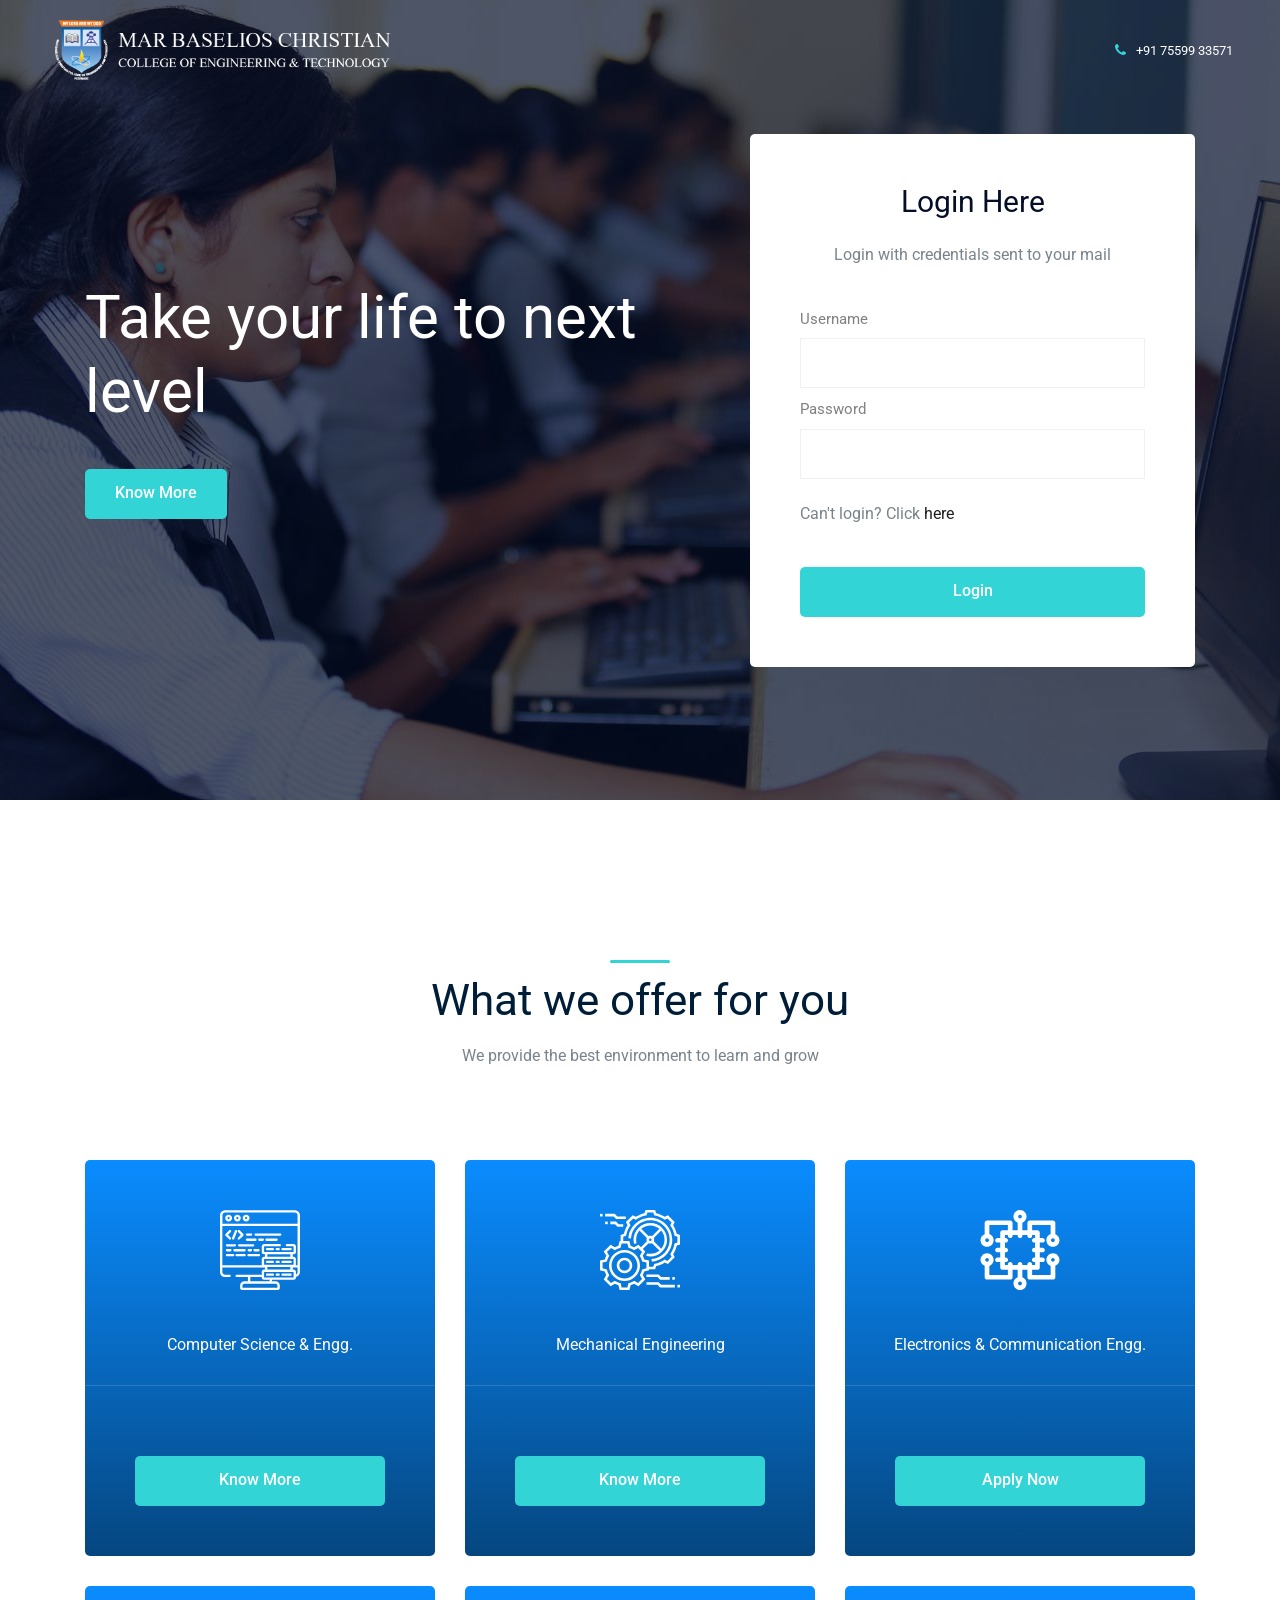
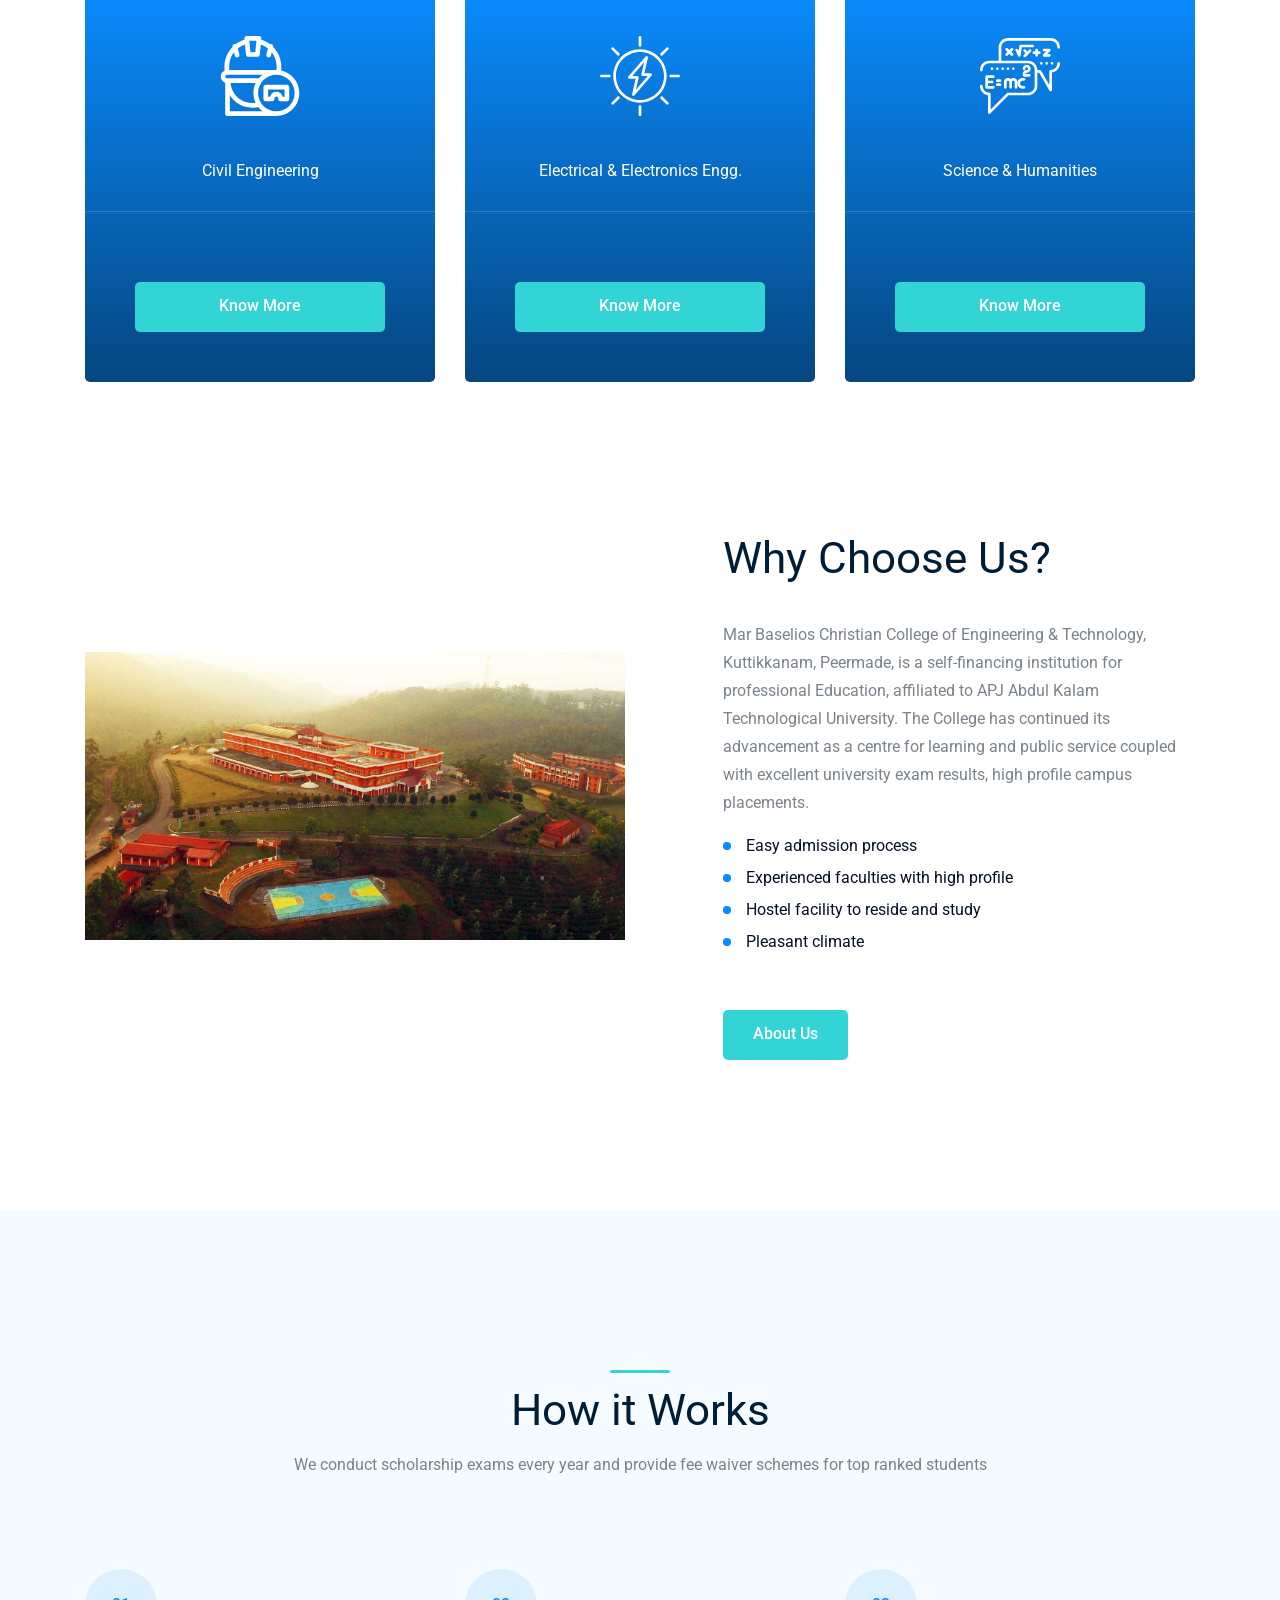
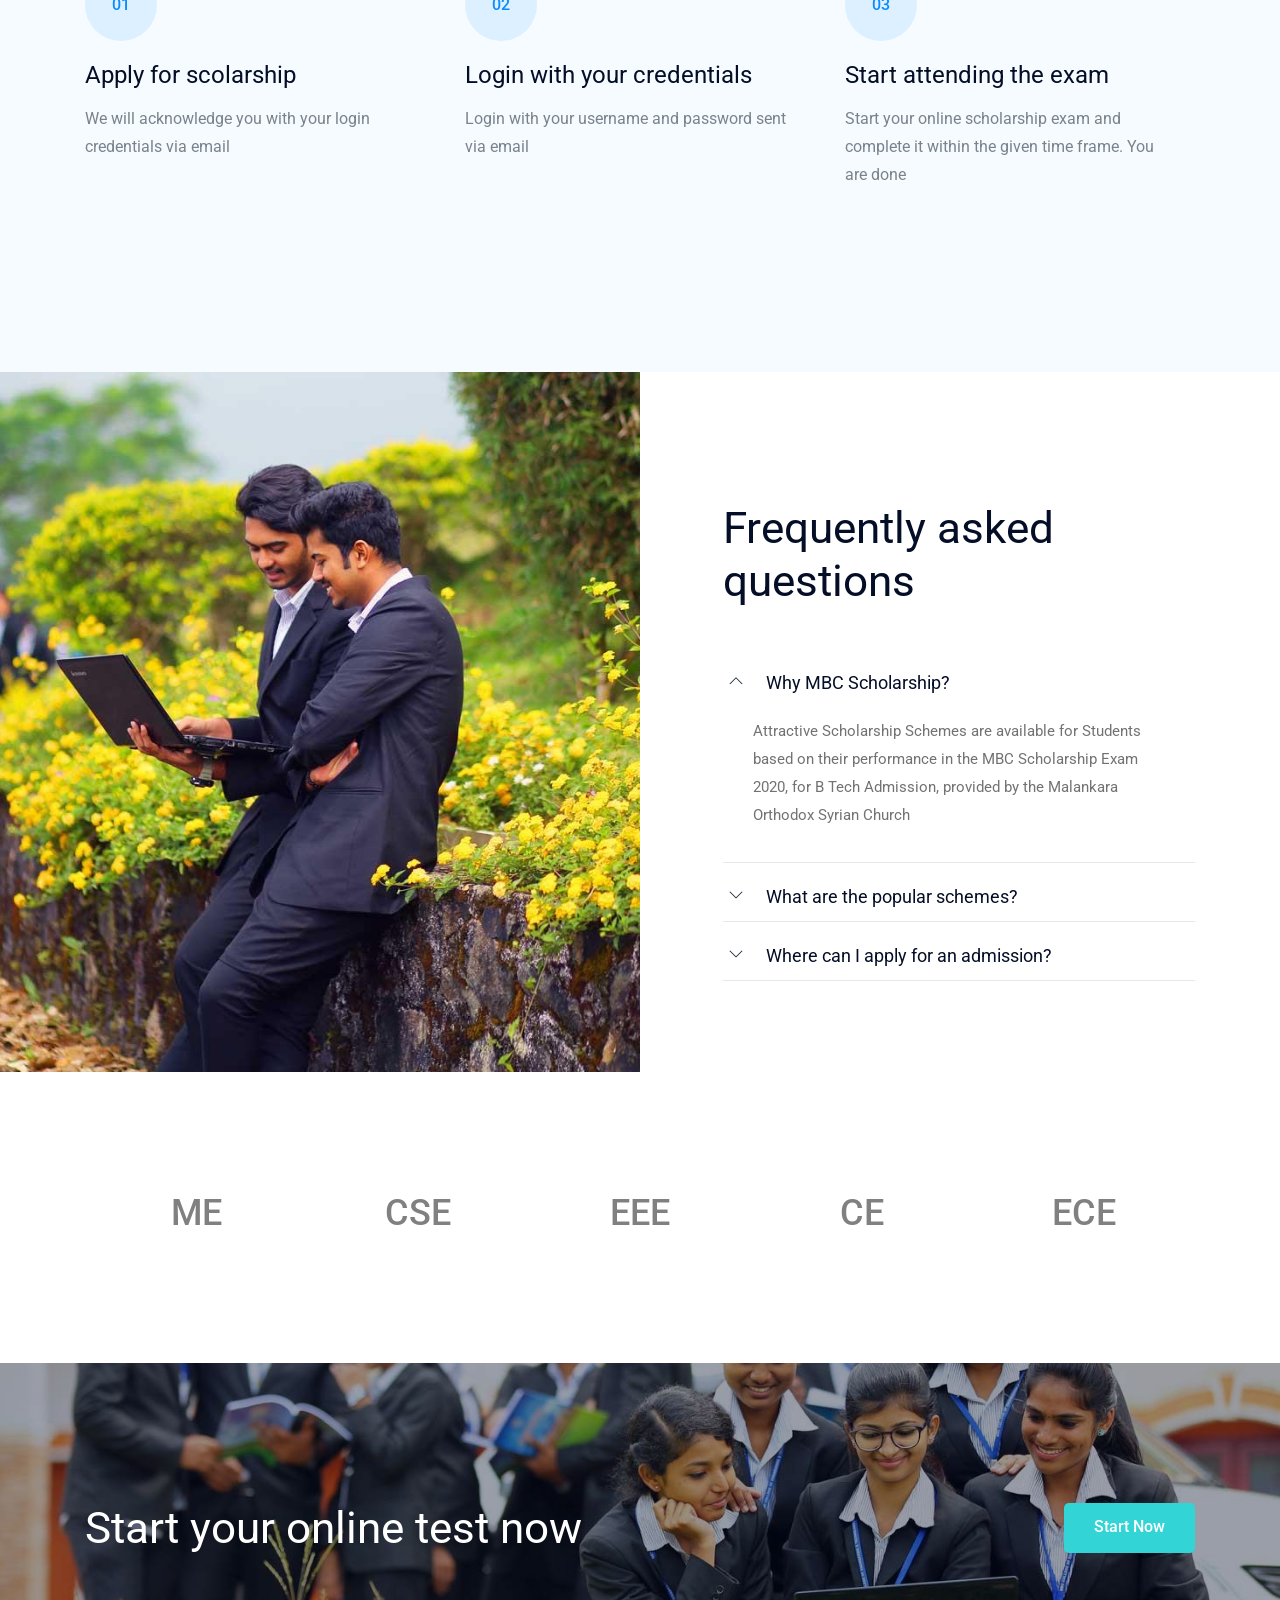
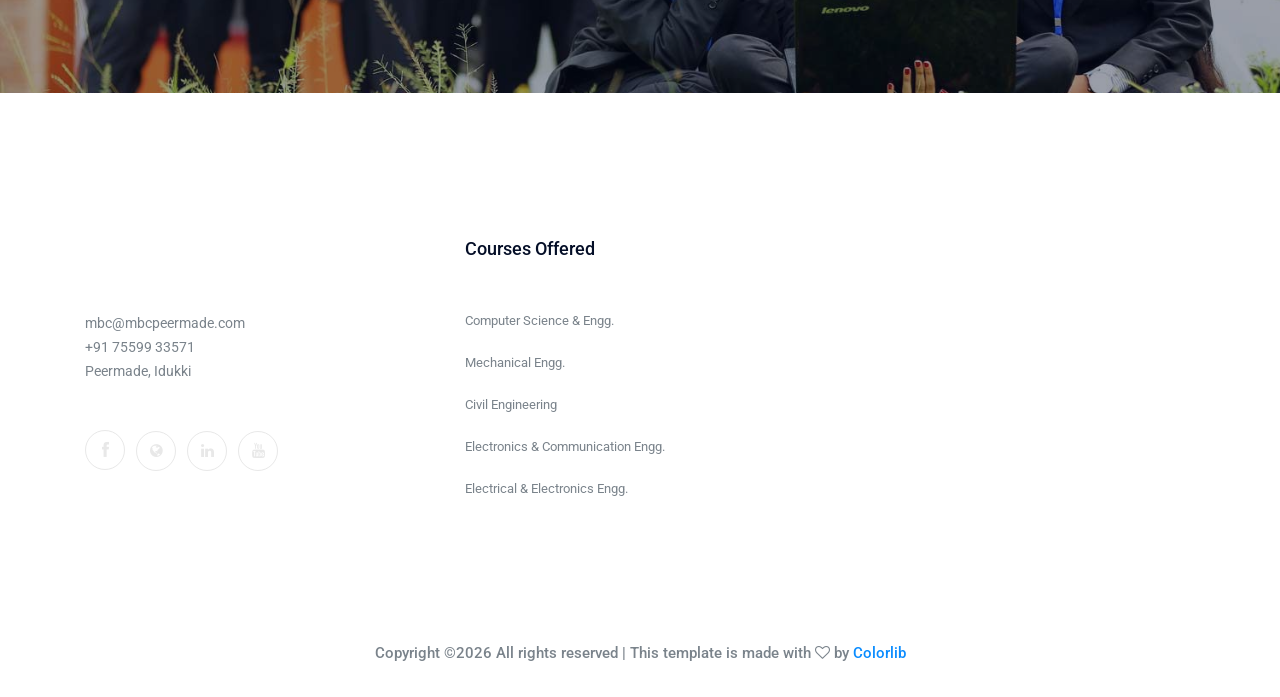
==== commit 254f584b: "File deletions" ====
--- a/index.html
+++ b/index.html
@@ -32,11 +32,14 @@
             margin: 10px;
         }
         .login-form-legend{
-            font-size: 12px;
+            font-size: 15px;
             color: gray;
         }
         .col-xl-2 .col-md-6 .col-lg-3{
             max-width: 60%;
+        }
+        .wide{
+            width: 100%;
         }
     </style>
 </head>
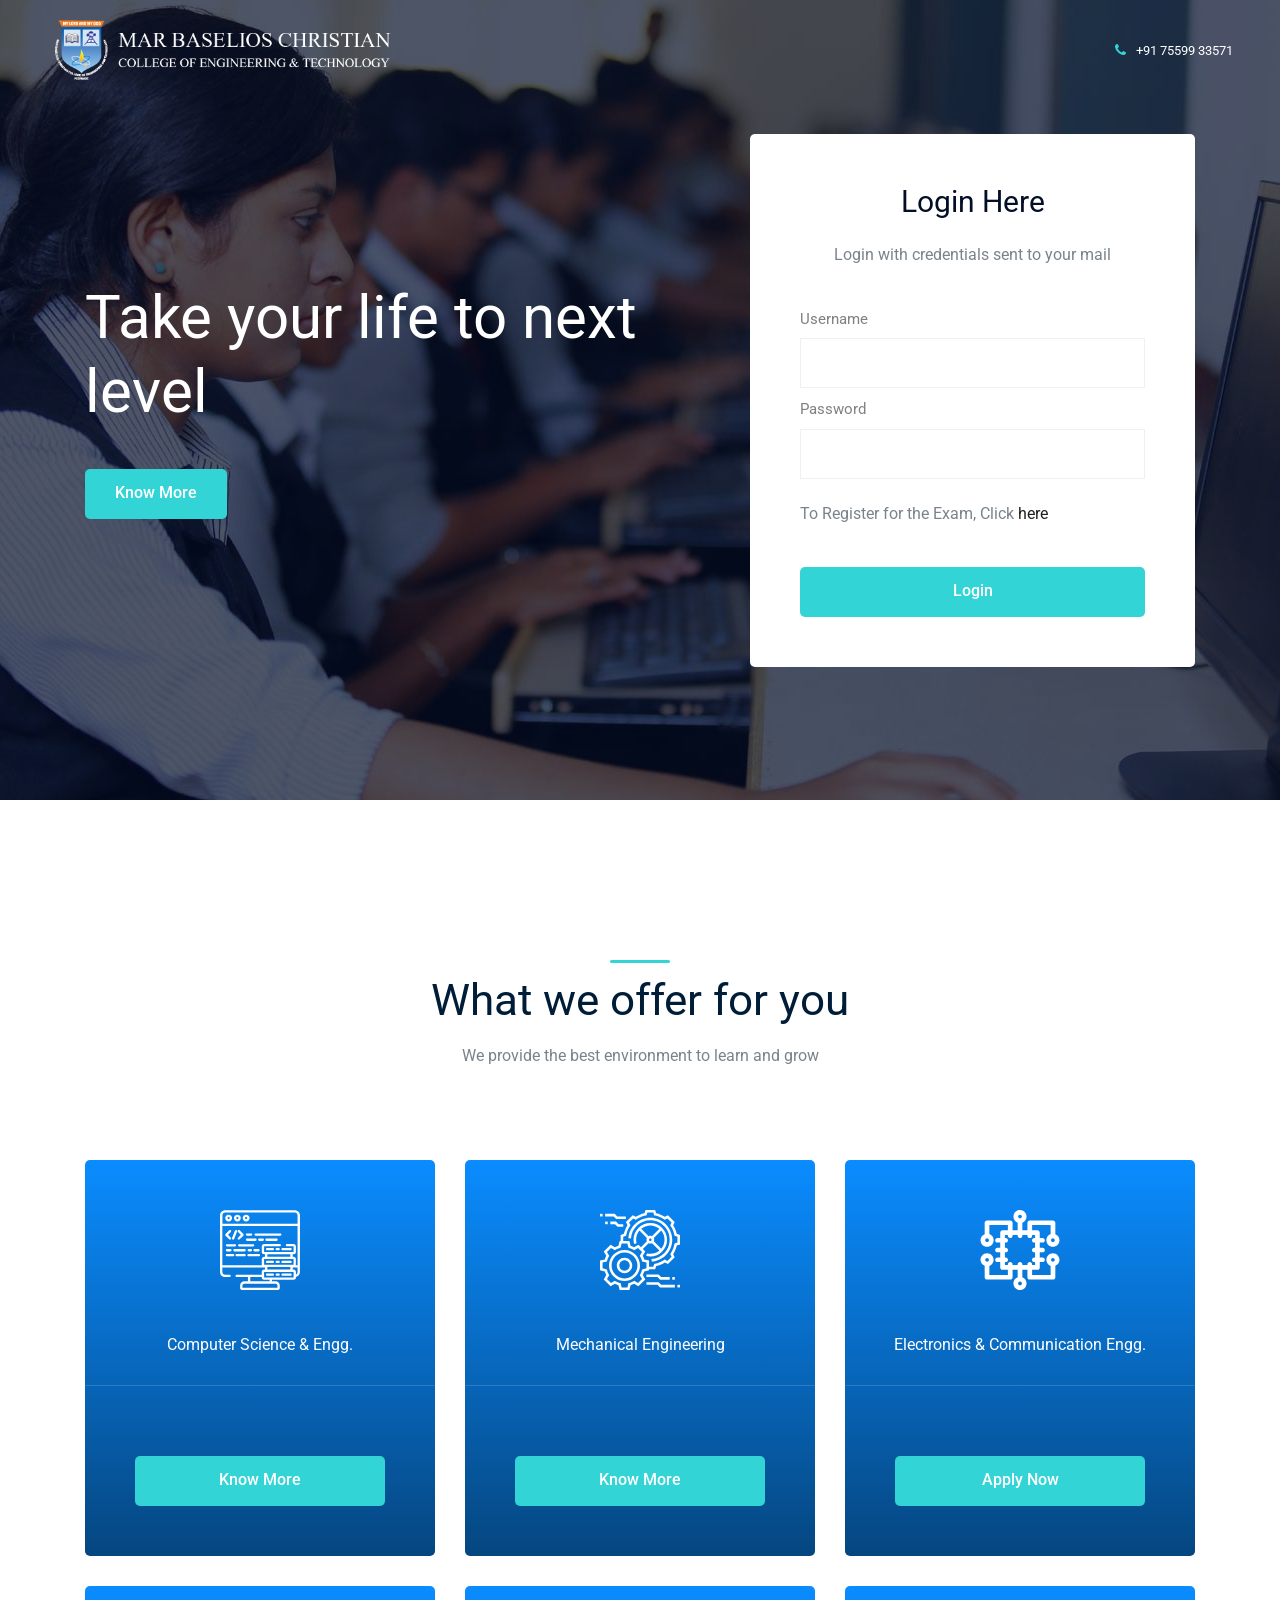
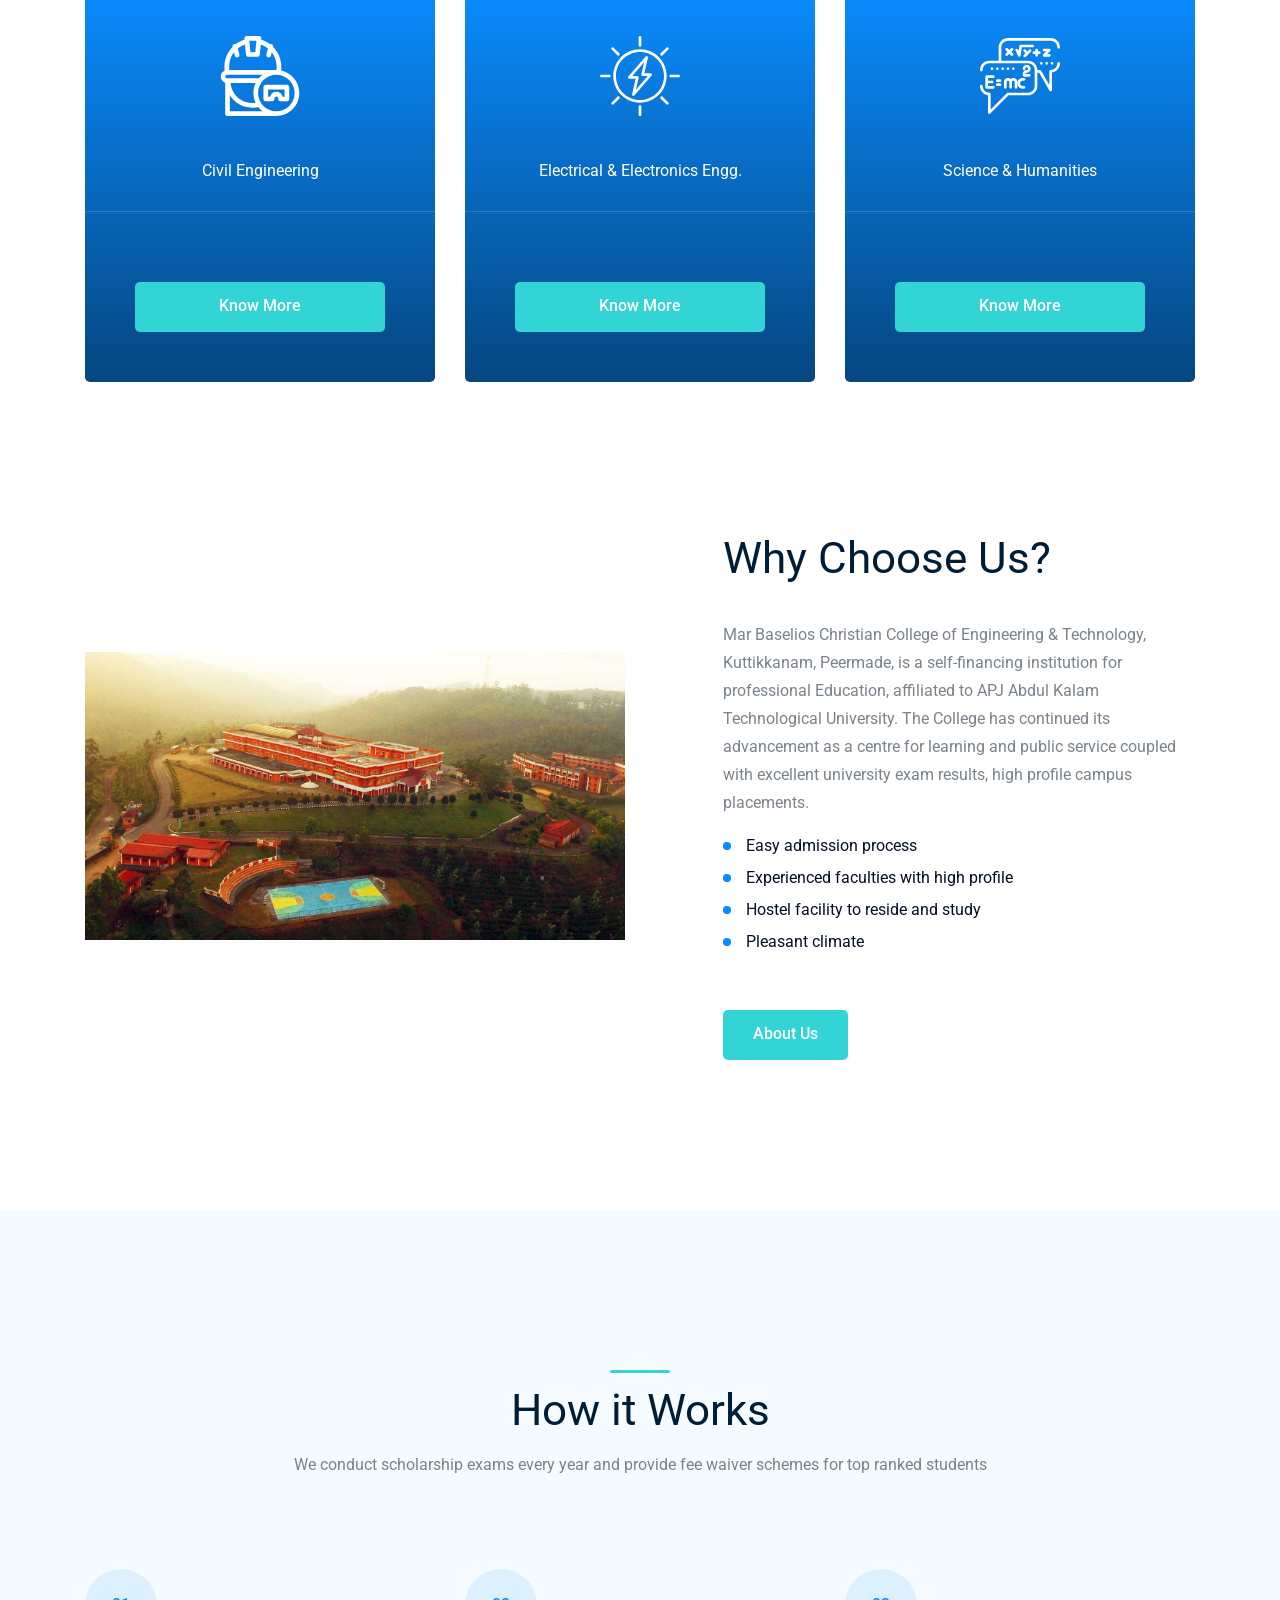
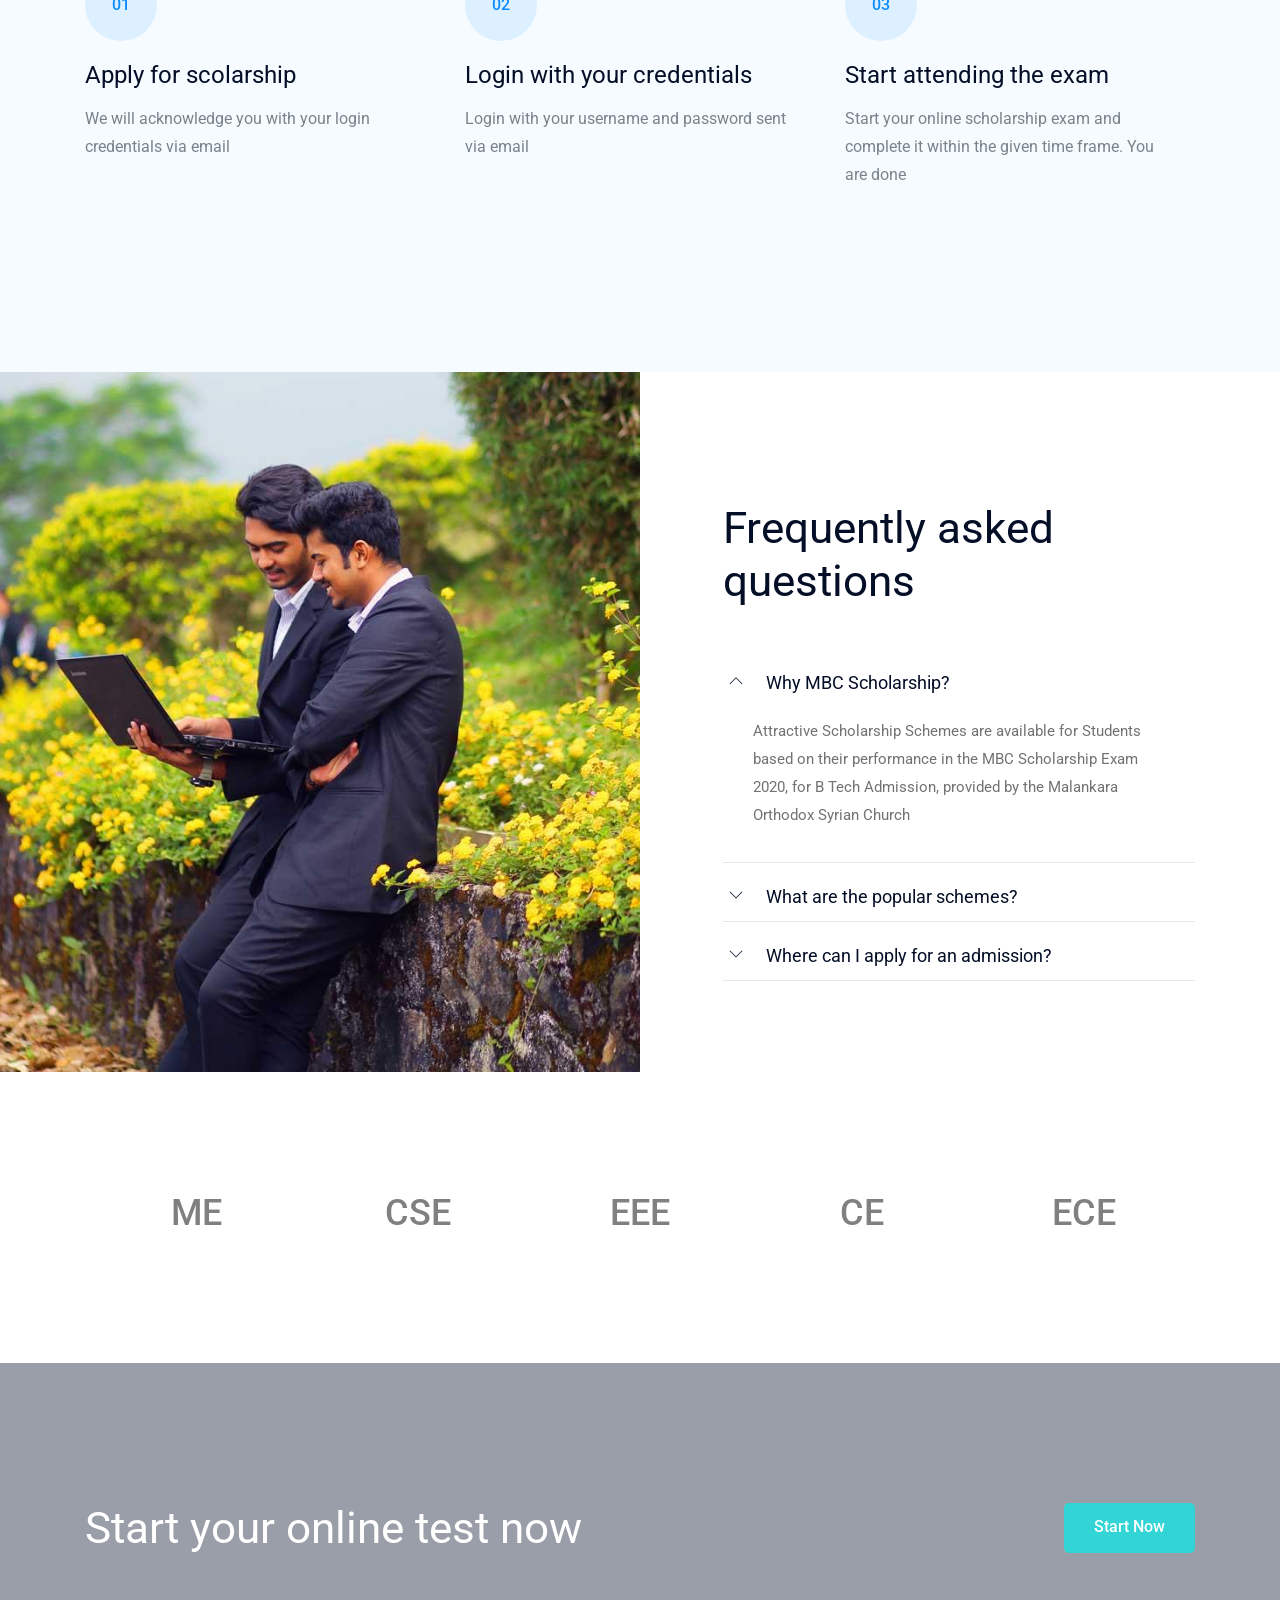
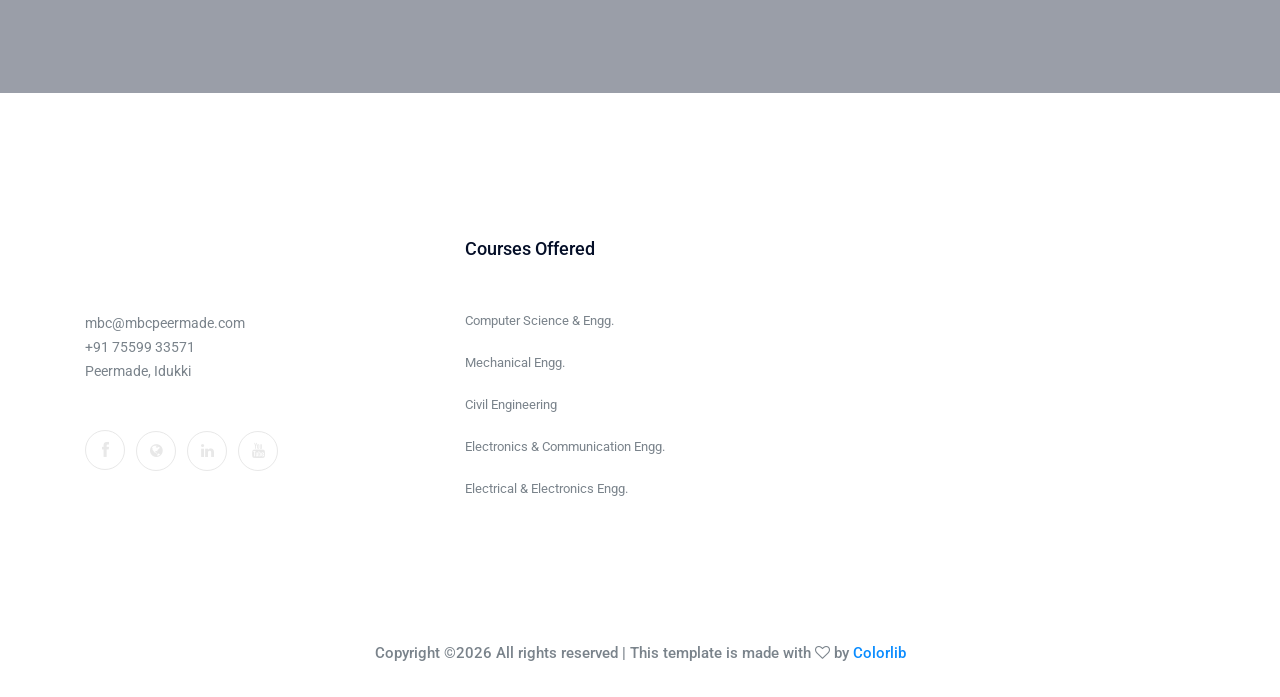
==== commit 5ff21e44: "register for exam added" ====
--- a/index.html
+++ b/index.html
@@ -109,26 +109,28 @@
                                 <h4>Login Here</h4>
                                 <p>Login with credentials sent to your mail</p>
                             </div>
-                            <div class="form">
-                                <div class="row">
-                                    <div class="col-lg-12">
-                                        <div class="single_input">
-                                            <legend class="login-form-legend">Username</legend>
-                                            <input class="wide" type="text" name="username" autocomplete="off">
-                                        </div>
-                                    </div>
-                                    <div class="col-lg-12">
-                                        <div class="single_input">
-                                            <legend class="login-form-legend" style="padding-top: 10px">Password</legend>
-                                            <input class="wide" type="Password" name="Password" autocomplete="off">
-                                         </div>
-                                    </div>
-                                </div>
-                            </div>
-                            <p>Can't login? Click <a href="">here</a></p>
-                            <div class="submit_btn">
-                                <button class="boxed-btn3" type="submit">Login</button>
-                            </div>
+                            <form action="login/login.php" method="post">
+                                <div class="form">
+                                    <div class="row">
+                                        <div class="col-lg-12">
+                                            <div class="single_input">
+                                                <legend class="login-form-legend">Username</legend>
+                                                <input class="wide" type="text" name="username" id="username" autocomplete="off">
+                                            </div>
+                                        </div>
+                                        <div class="col-lg-12">
+                                            <div class="single_input">
+                                                <legend class="login-form-legend" style="padding-top: 10px">Password</legend>
+                                                <input class="wide" type="Password" name="password" id="password" autocomplete="off">
+                                            </div>
+                                        </div>
+                                    </div>
+                                </div>
+                                <p>To Register for the Exam, Click <a href="register/index.html">here</a></p>
+                                <div class="submit_btn">
+                                    <button class="boxed-btn3" type="submit">Login</button>
+                                </div>
+                             </form>
                         </div>
                     </div>
                 </div>
